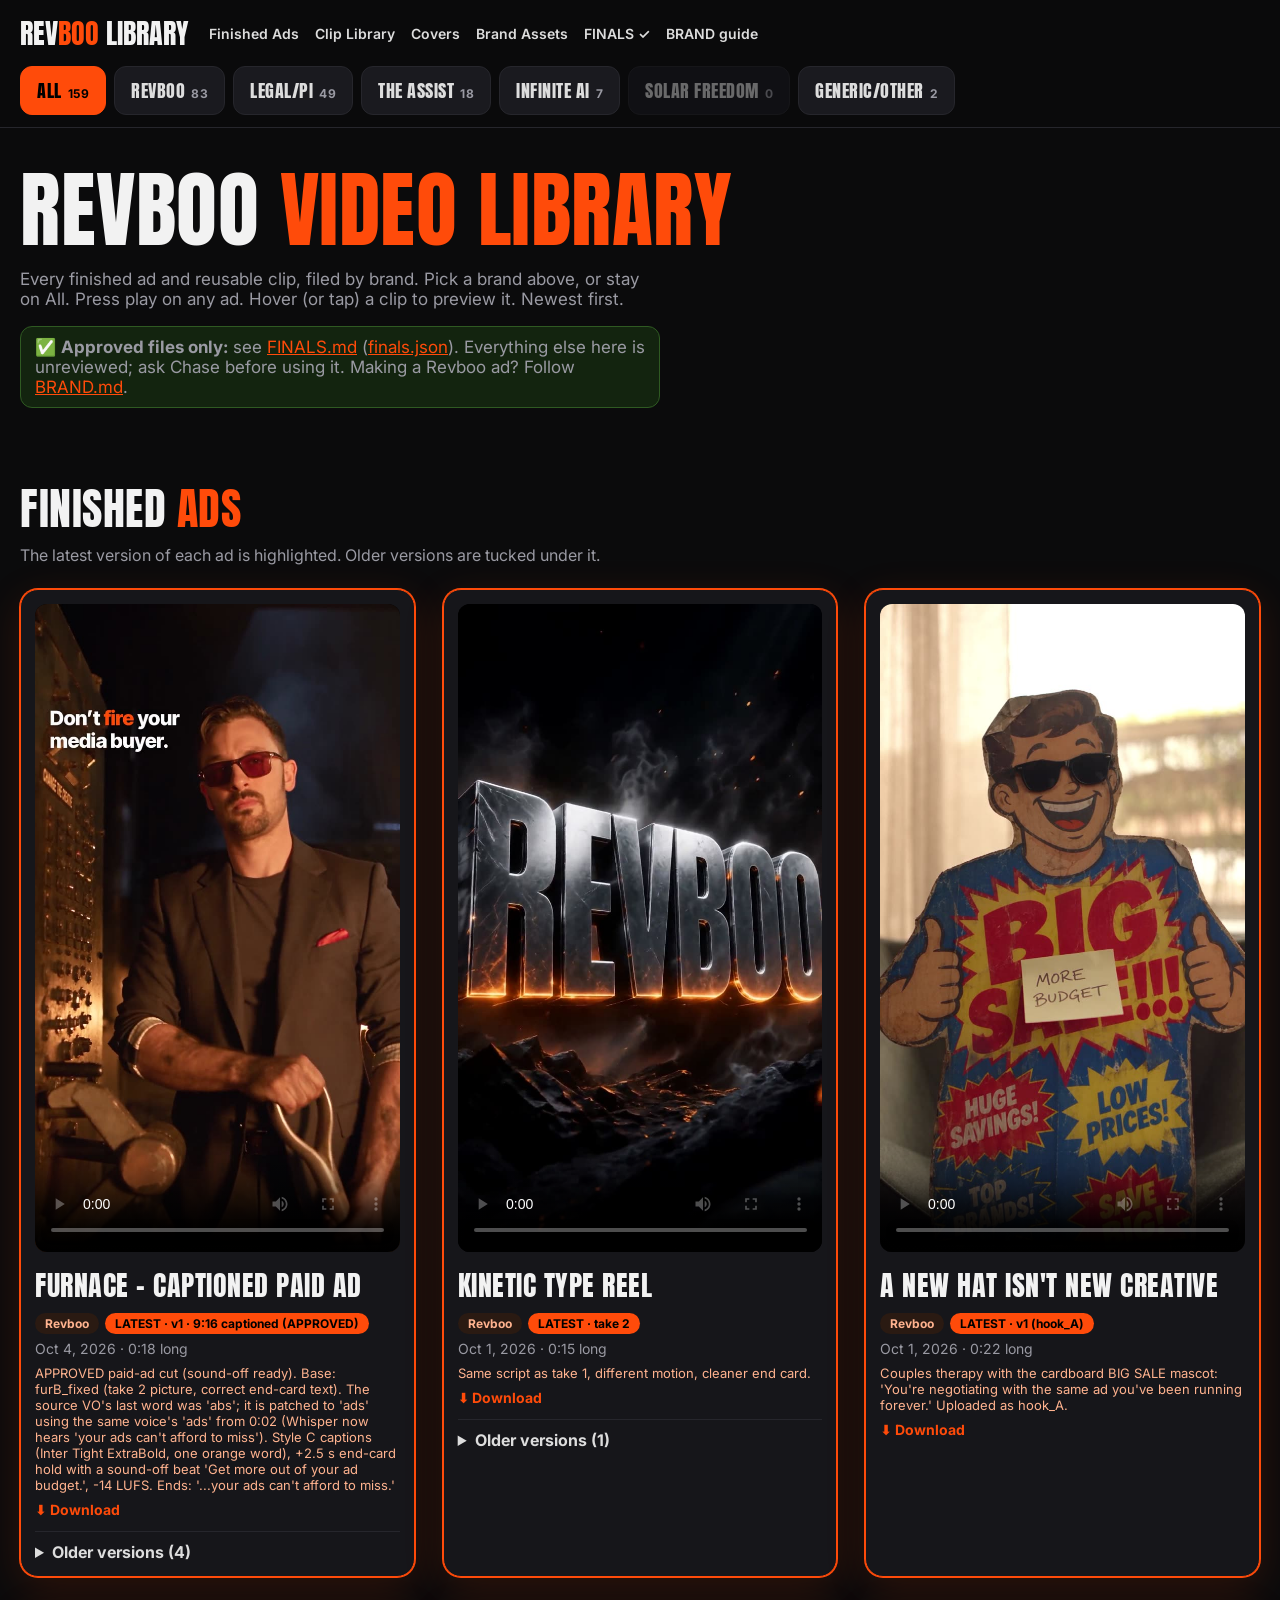
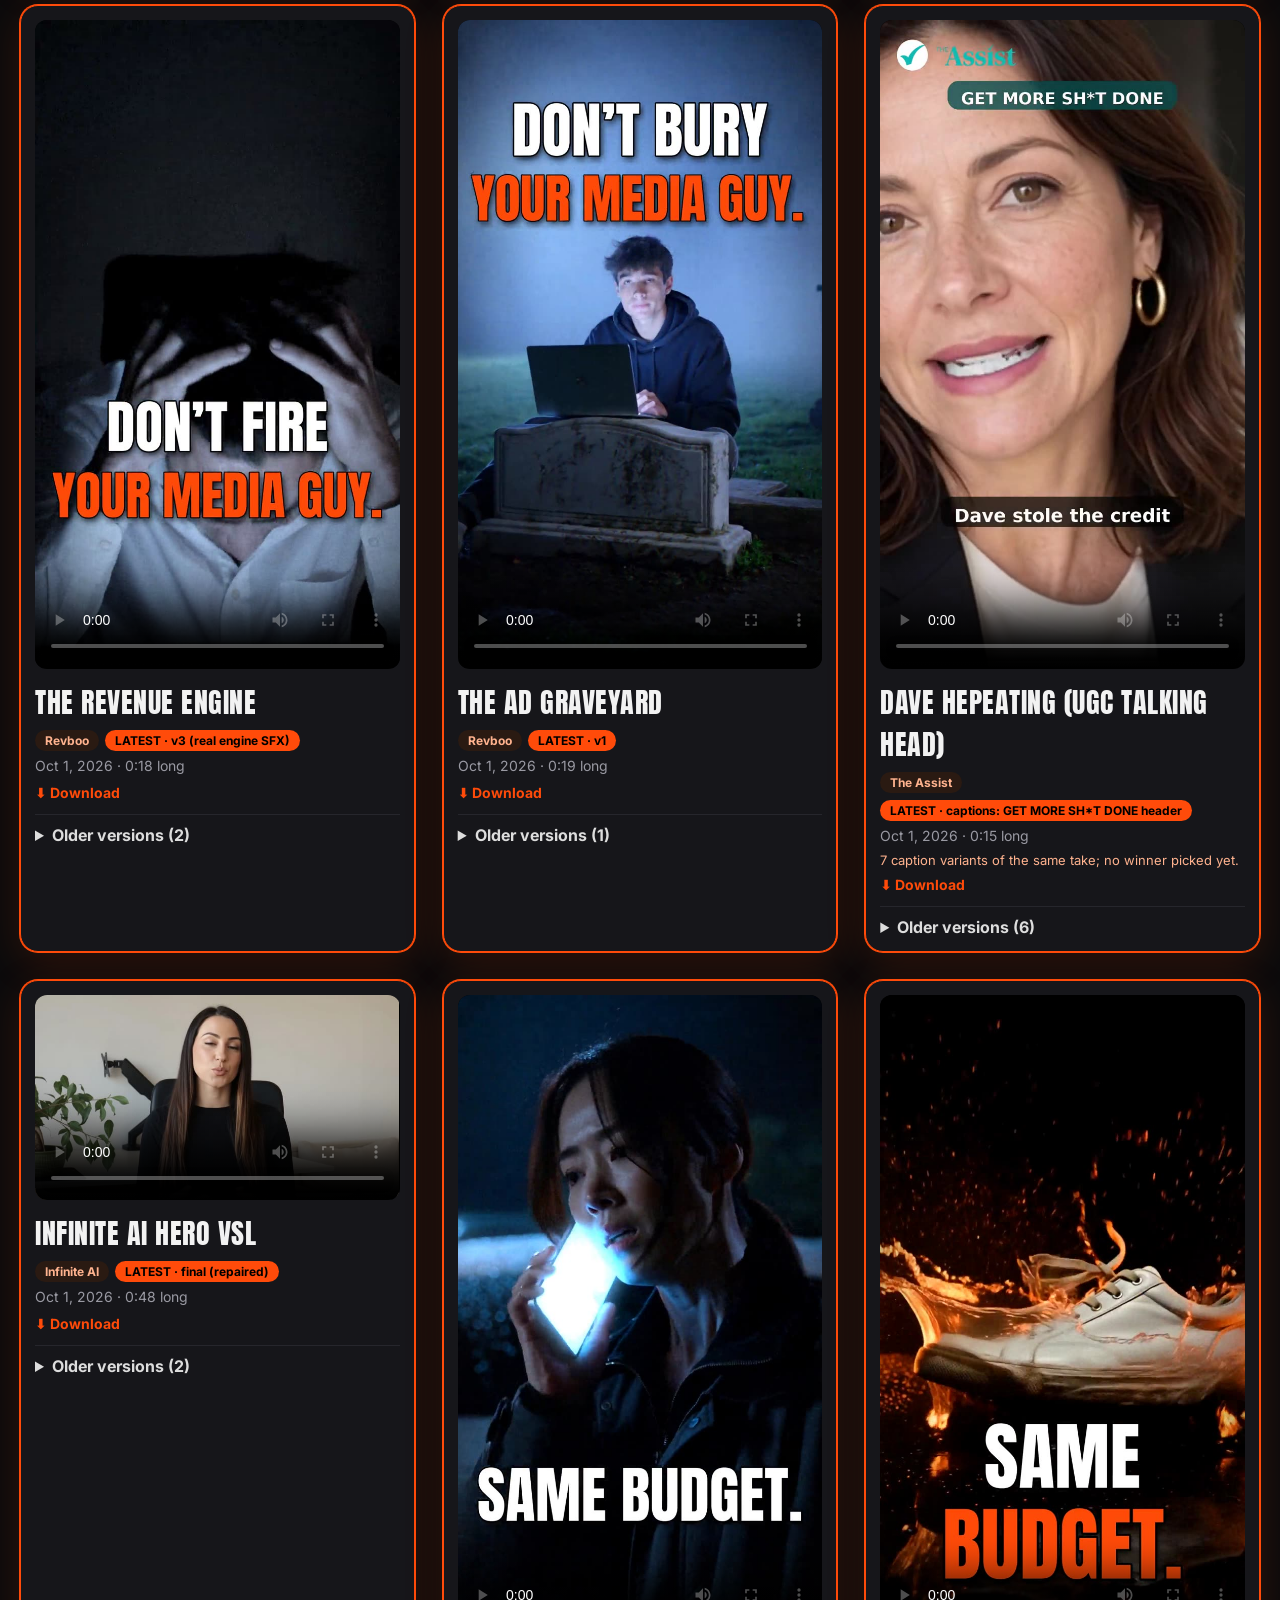
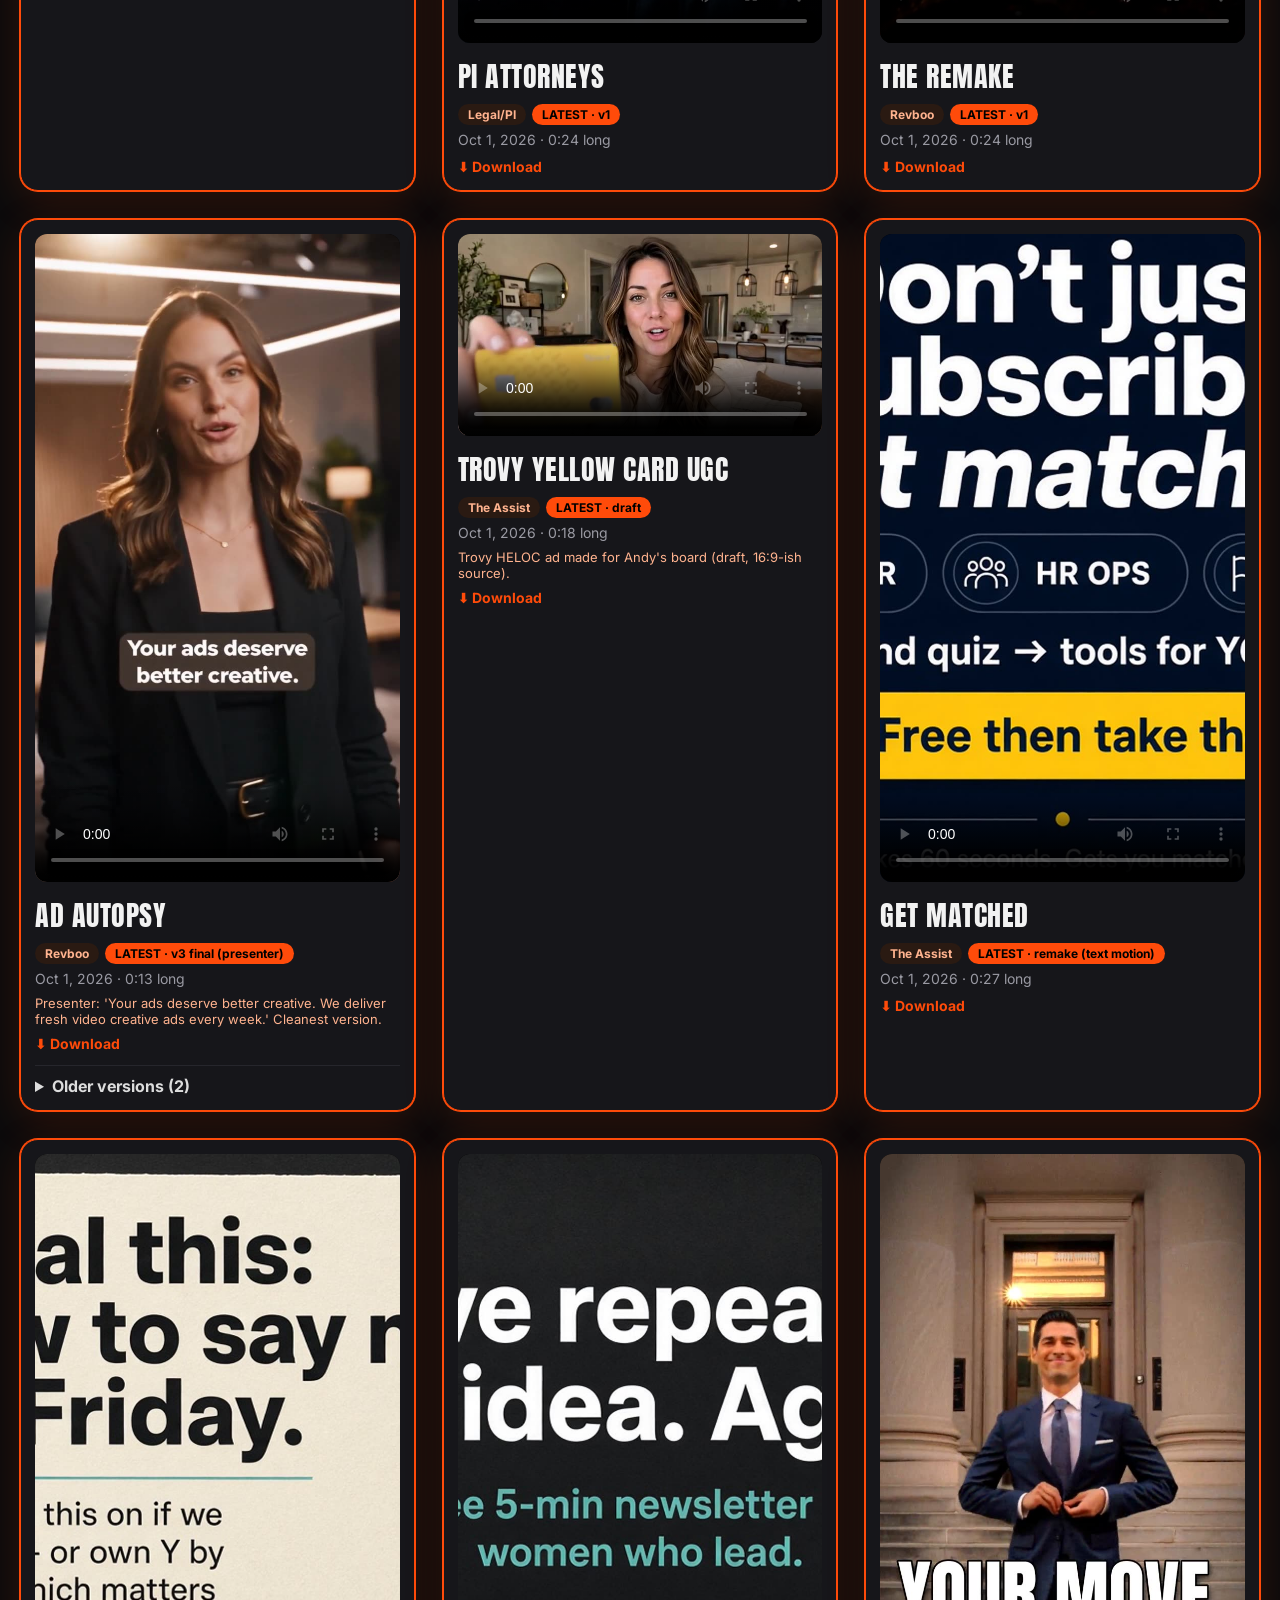
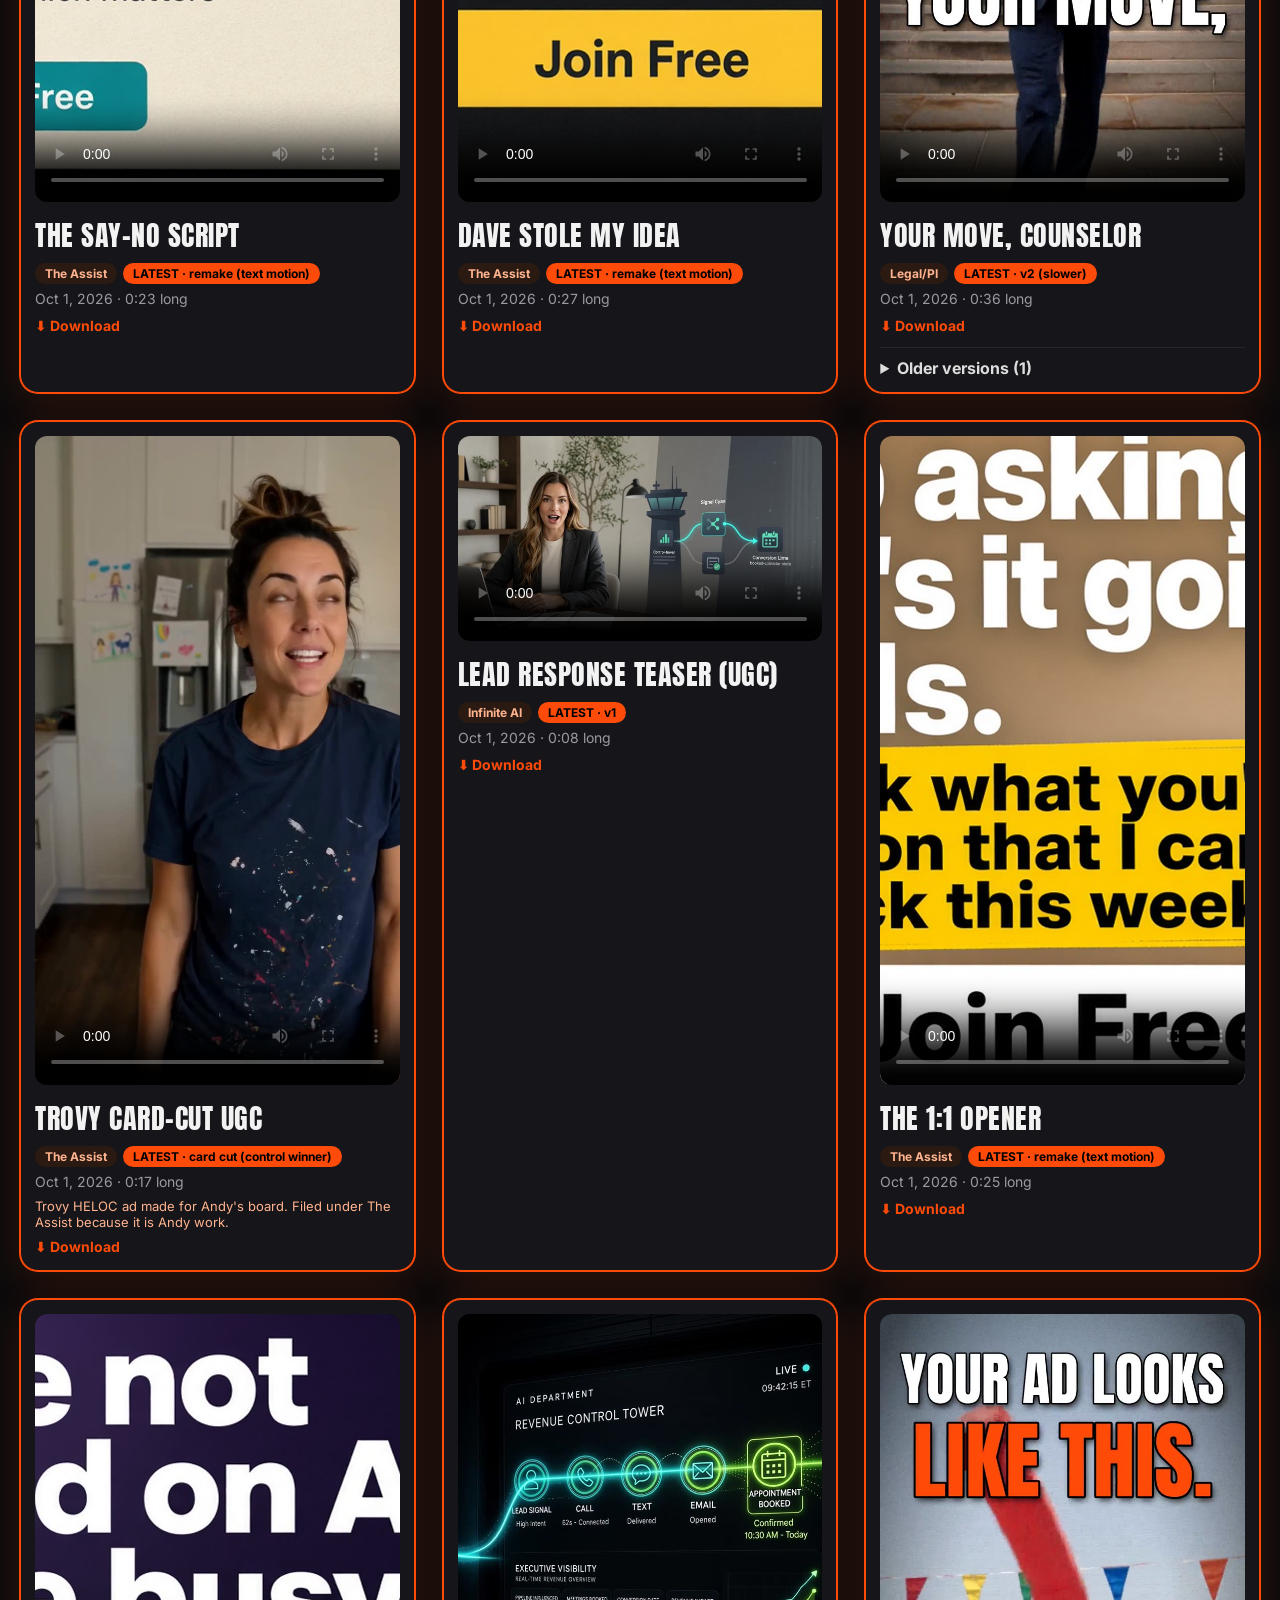
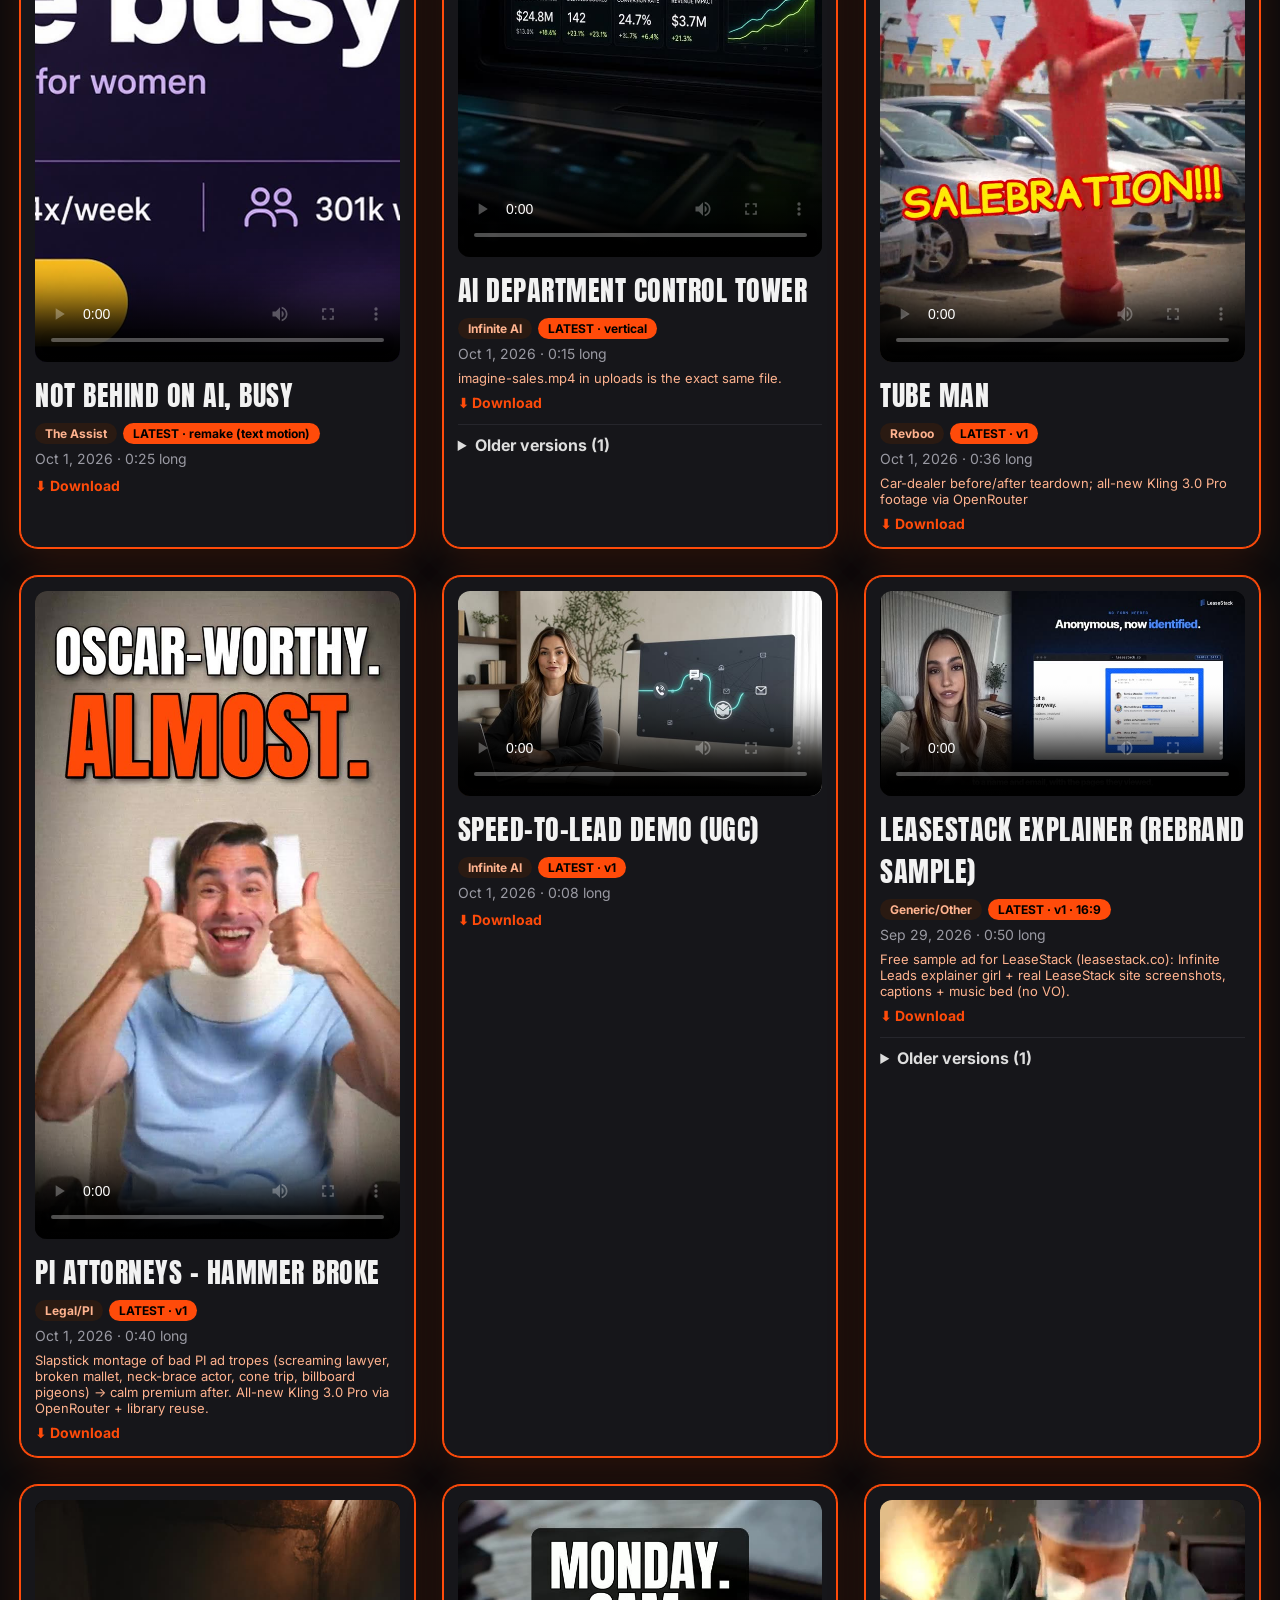
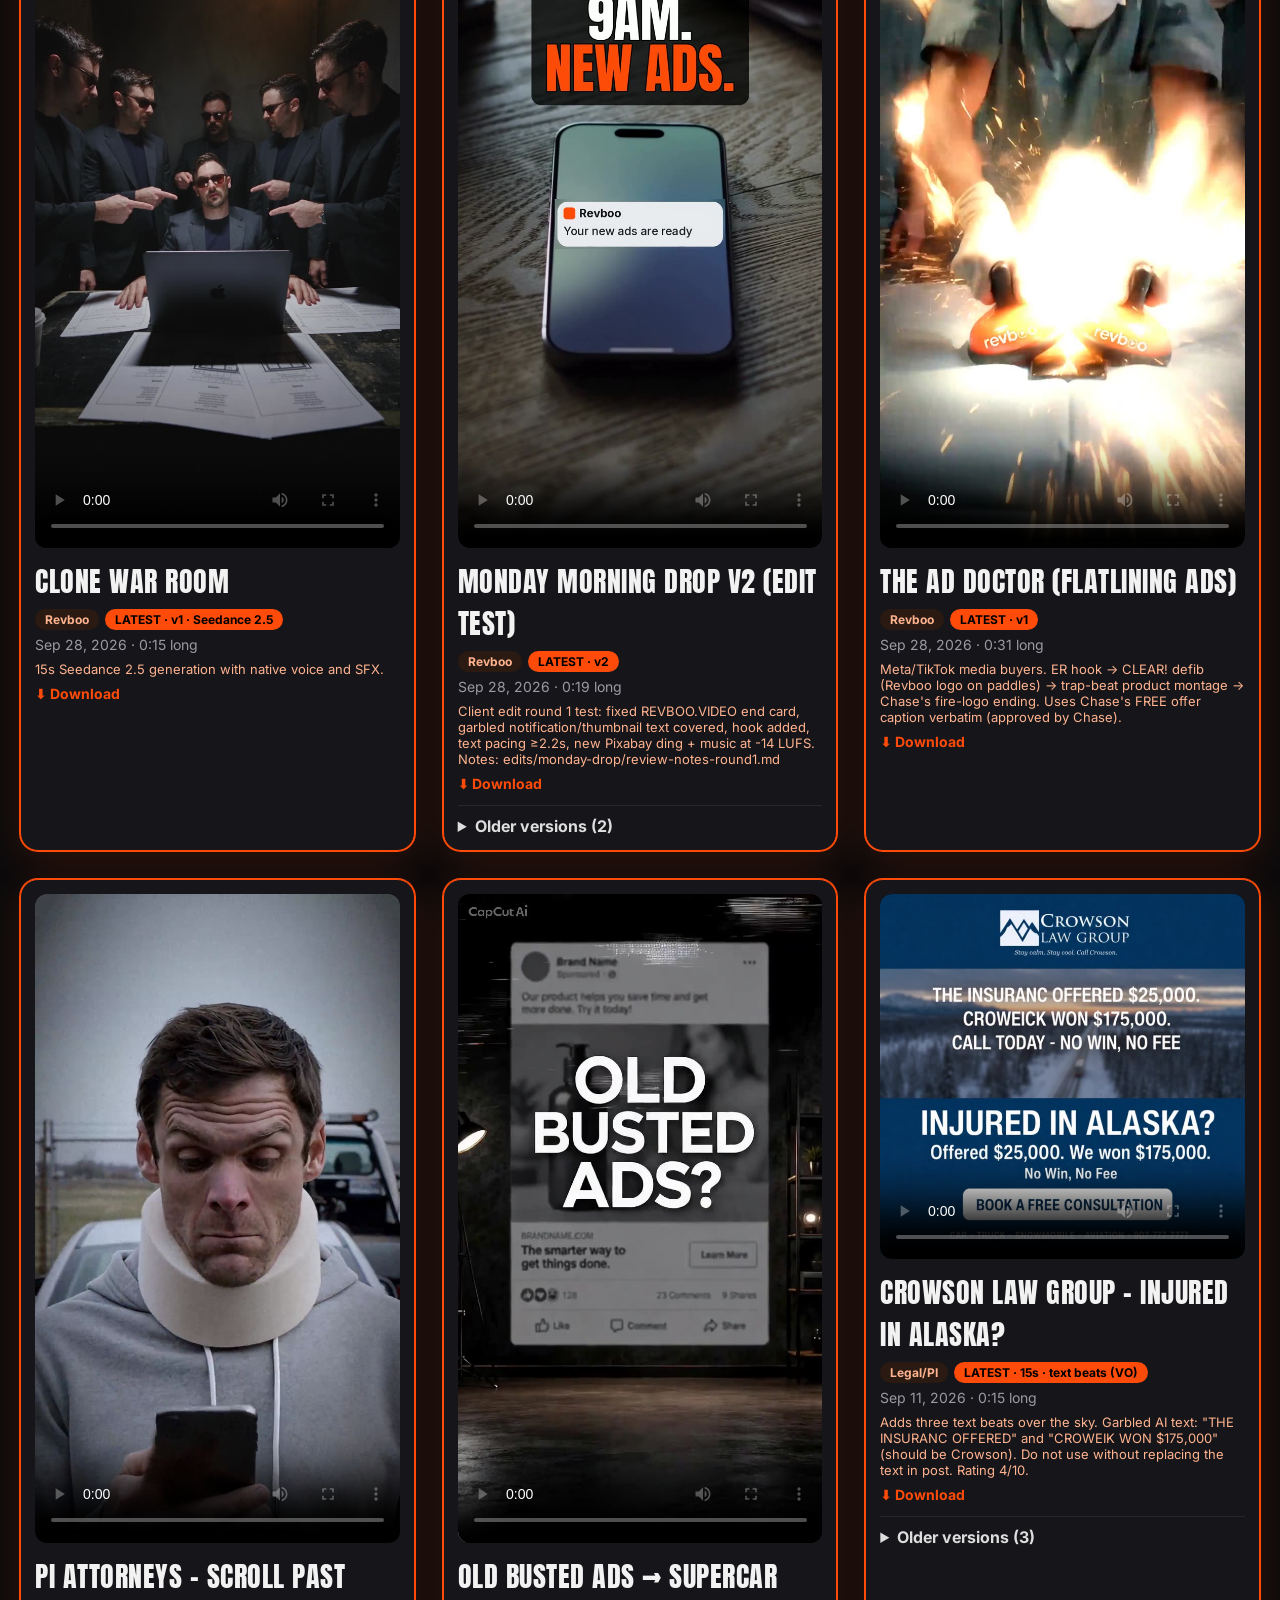
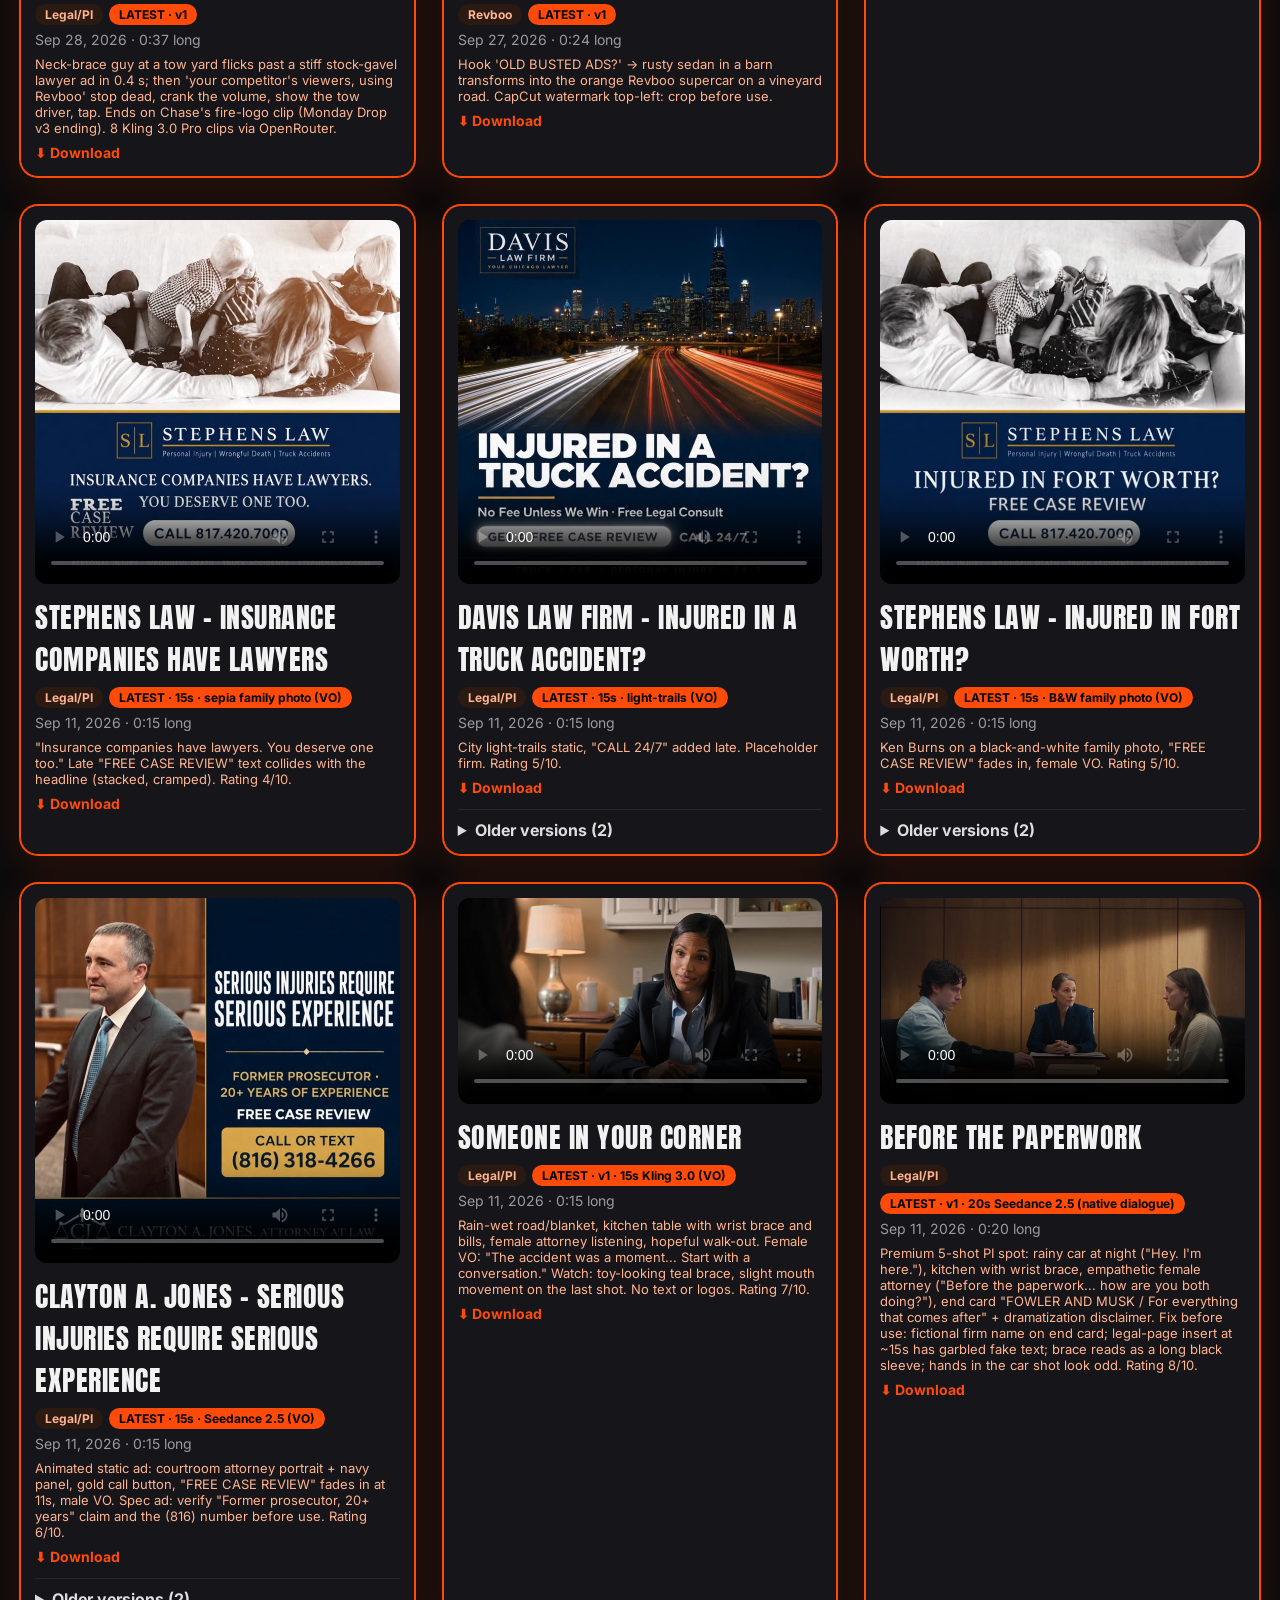
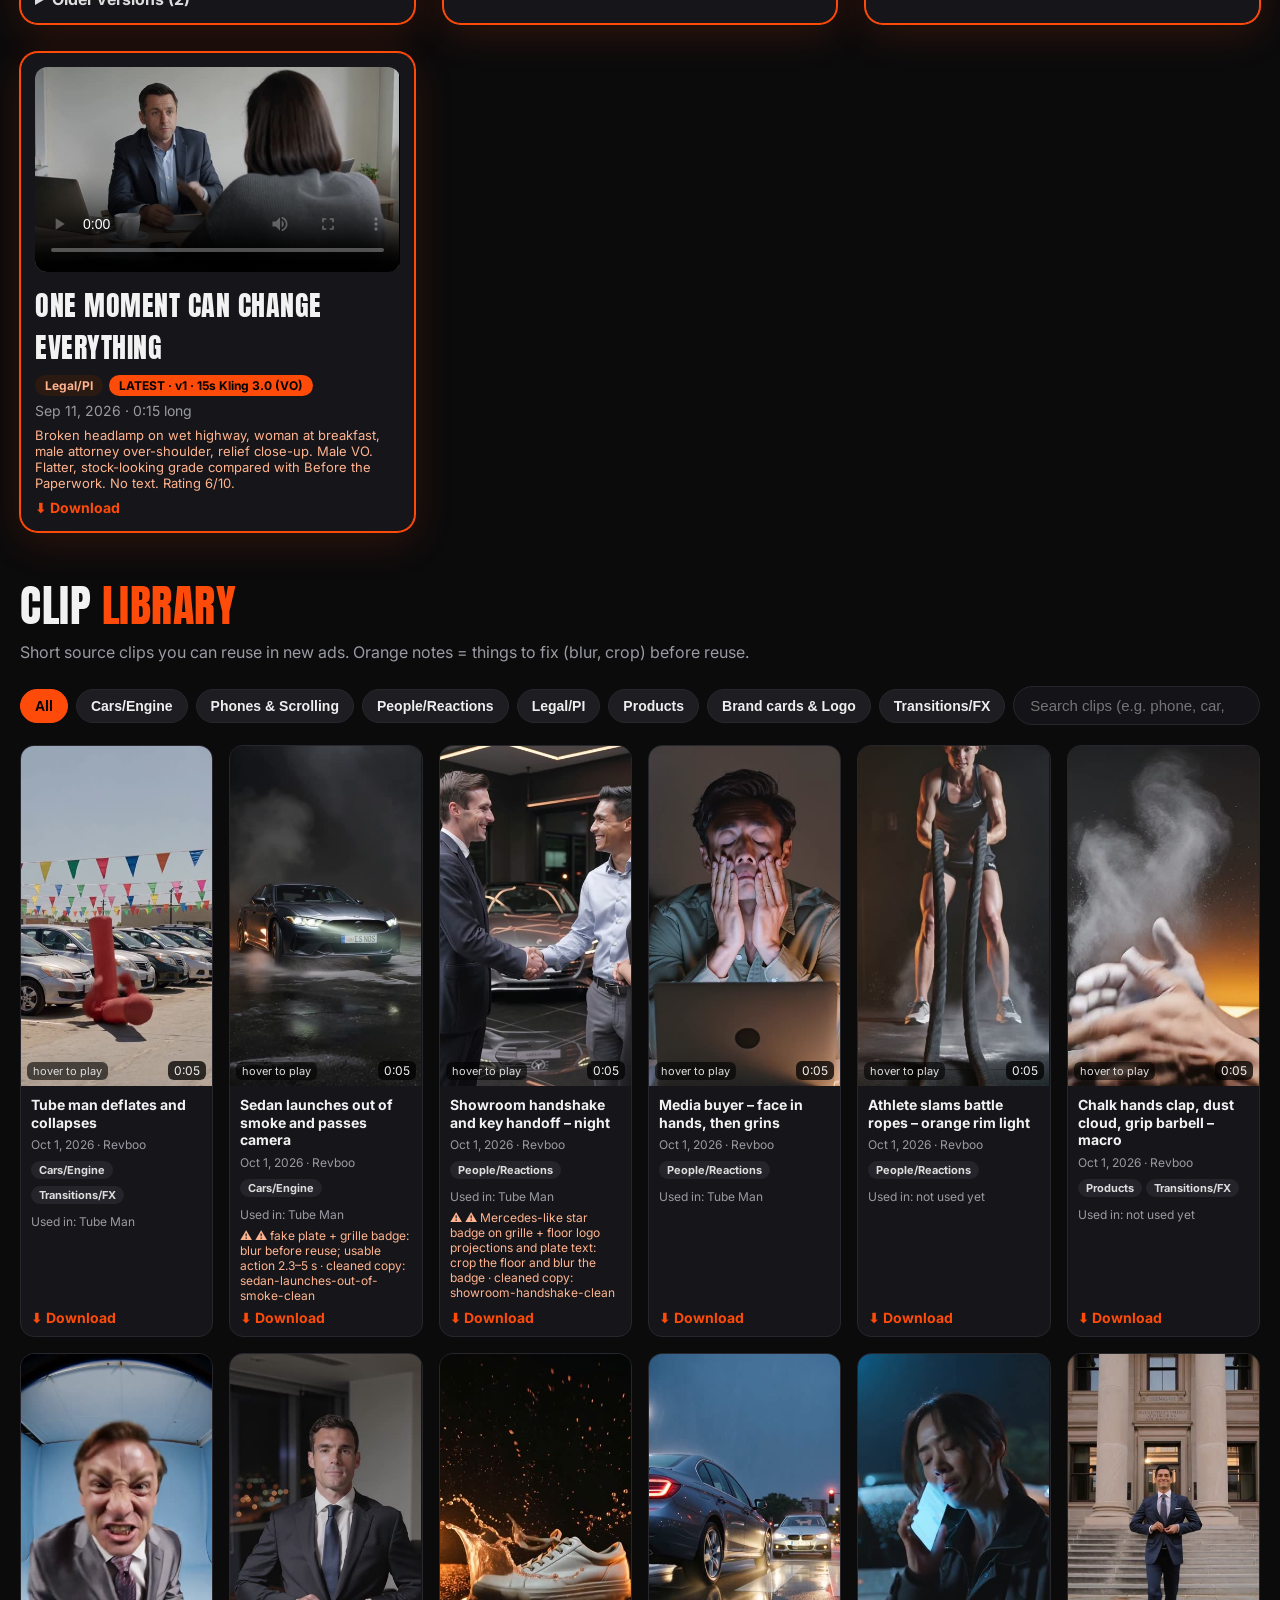
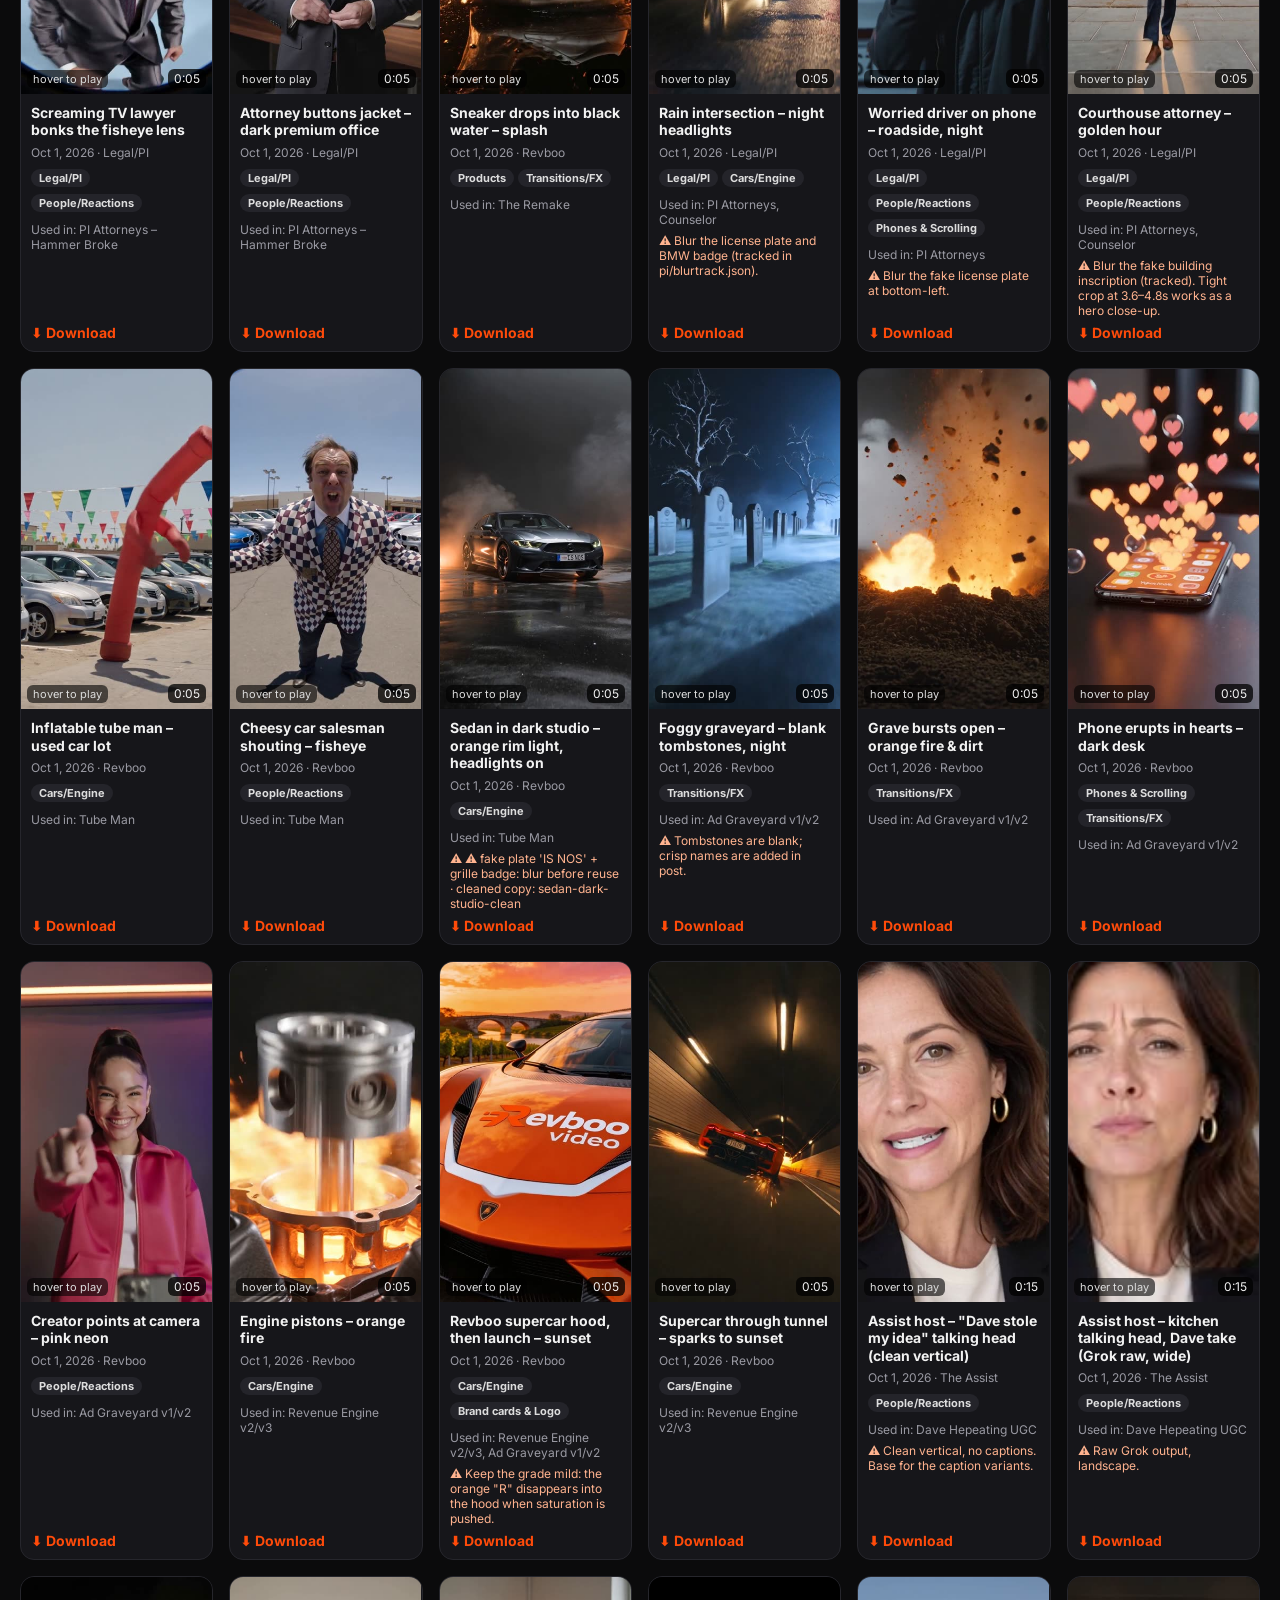
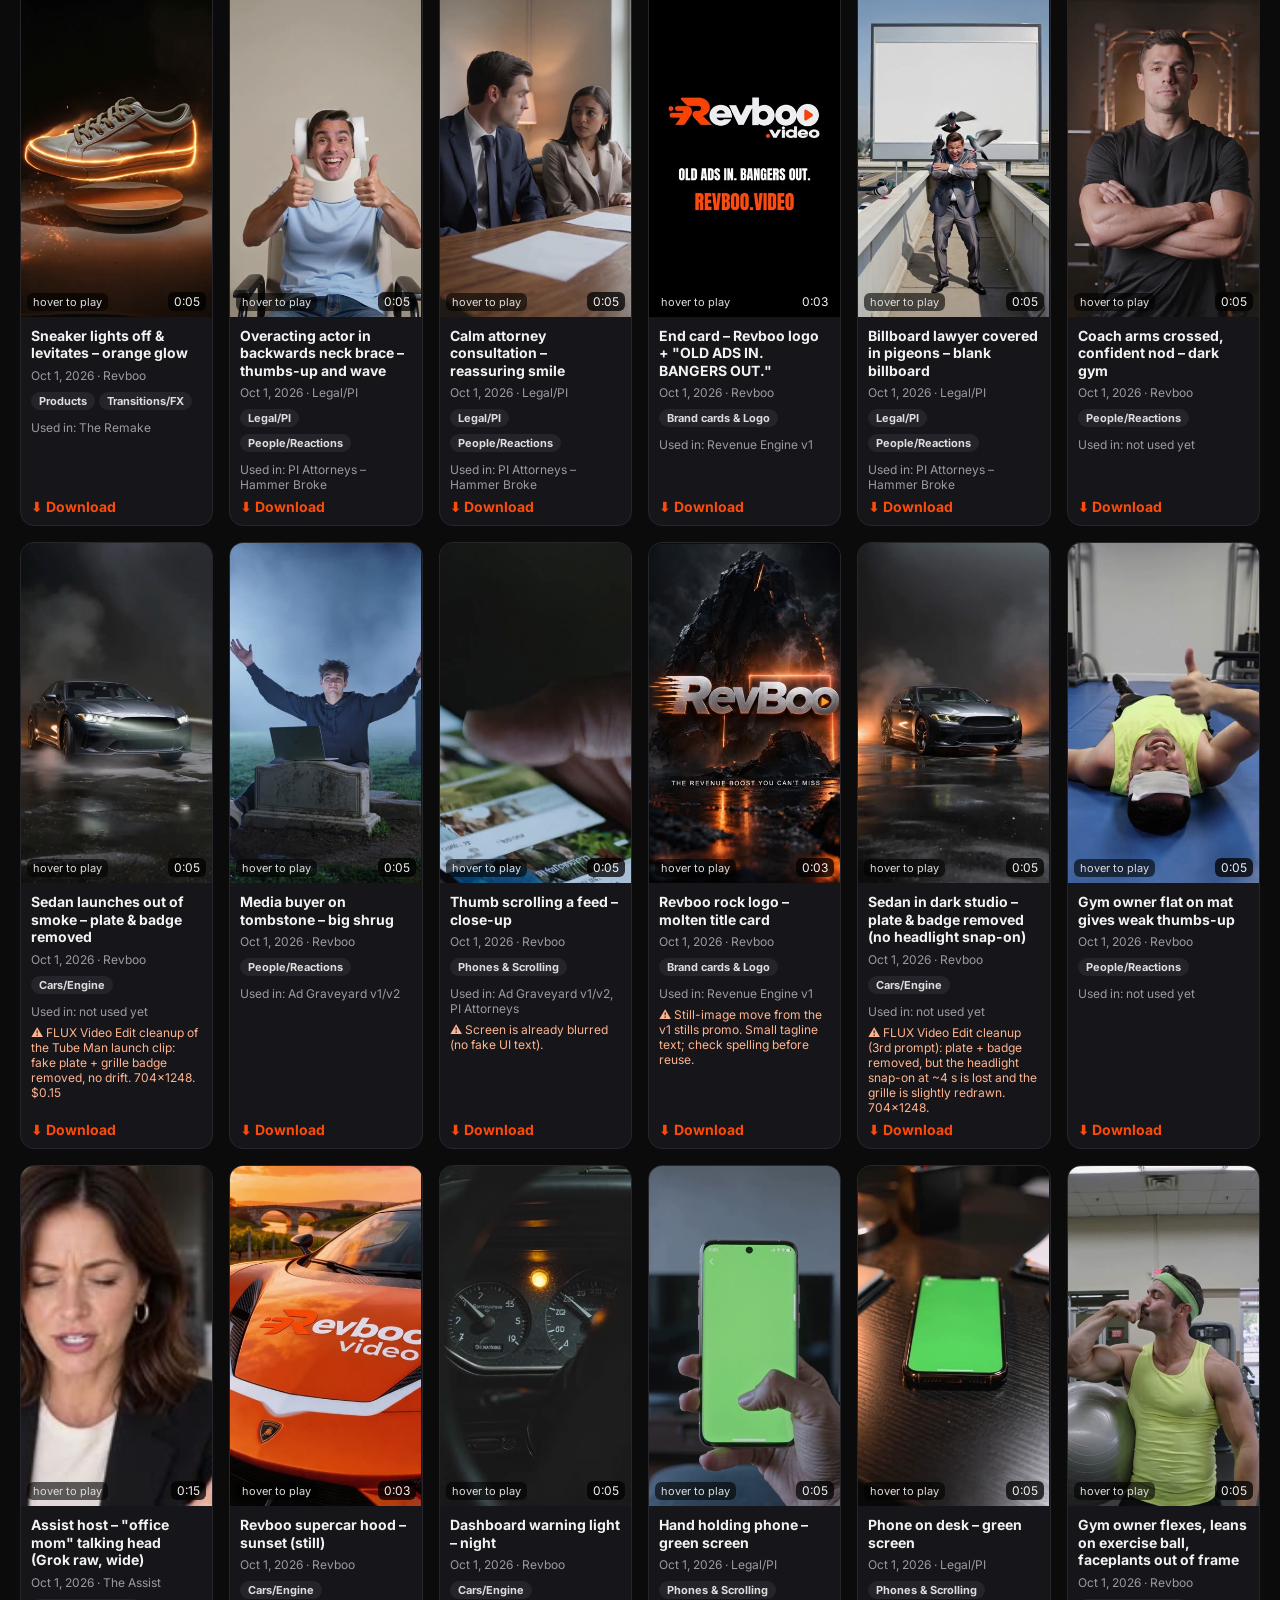
==== index.html @ f8920cde "Add BRAND.md (Revboo brand guide + house caption standard) and tools/house_captions.py; link from RE" ====
<!doctype html>
<html lang="en">
<head>
<meta charset="utf-8">
<meta name="viewport" content="width=device-width,initial-scale=1">
<title>Revboo Video Library</title>
<meta name="robots" content="noindex">
<link rel="preconnect" href="https://fonts.googleapis.com"><link rel="preconnect" href="https://fonts.gstatic.com" crossorigin>
<link href="https://fonts.googleapis.com/css2?family=Anton&family=Inter:wght@400;600;700&display=swap" rel="stylesheet">
<style>
:root{--o:#FF4B0A;--bg:#0b0b0c;--card:#16161a;--line:#26262c;--mut:#9a9aa3}
*{box-sizing:border-box}
body{margin:0;background:var(--bg);color:#f2f2f2;font-family:Inter,system-ui,sans-serif}
h1,h2,h3,.anton{font-family:Anton,Impact,sans-serif;font-weight:400;letter-spacing:.5px;text-transform:uppercase}
a{color:var(--o)}
header{position:sticky;top:0;z-index:5;background:rgba(11,11,12,.92);backdrop-filter:blur(8px);border-bottom:1px solid var(--line)}
.bar{max-width:1280px;margin:auto;display:flex;align-items:center;gap:20px;padding:12px 20px;flex-wrap:wrap}
.logo{font-family:Anton;font-size:28px}.logo b{color:var(--o);font-weight:400}
nav a{color:#ddd;text-decoration:none;margin-right:16px;font-weight:600;font-size:14px}nav a:hover{color:var(--o)}
main{max-width:1280px;margin:auto;padding:0 20px 80px}
.hero{padding:40px 0 10px}.hero h1{font-size:clamp(40px,7vw,84px);margin:0;line-height:1}.hero h1 span{color:var(--o)}
.hero p{color:var(--mut);max-width:640px;font-size:17px}
section{padding-top:40px}section>h2{font-size:44px;margin:0 0 4px}section>h2 span{color:var(--o)}
.sub{color:var(--mut);margin:0 0 24px}
.chip{display:inline-block;padding:3px 10px;border-radius:99px;font-size:12px;font-weight:700;background:#24242a;color:#ddd;margin:0 6px 6px 0}
.chip.o{background:var(--o);color:#000}.chip.red{background:#4a1616;color:#ff9b9b}
/* finals */
.ads{display:grid;grid-template-columns:repeat(auto-fill,minmax(300px,1fr));gap:28px}
.cat{font-size:26px;color:var(--o);margin:26px 0 14px;border-bottom:1px solid var(--line);padding-bottom:6px}
.ad{background:var(--card);border:1px solid var(--line);border-radius:18px;padding:14px}
.ad.latest{border-color:var(--o);box-shadow:0 0 0 1px var(--o),0 10px 40px rgba(255,75,10,.15)}
.ad video{width:100%;aspect-ratio:9/16;background:#000;border-radius:12px;display:block}
.ad h3{font-size:28px;margin:12px 0 6px}
.meta{color:var(--mut);font-size:14px;margin-bottom:8px}
.note{font-size:13px;color:#ffb38f;margin:6px 0}
.dl{font-size:14px;font-weight:700;text-decoration:none}
details{margin-top:12px;border-top:1px solid var(--line);padding-top:10px}
summary{cursor:pointer;font-weight:700;color:#ddd}
.older{display:grid;grid-template-columns:repeat(auto-fill,minmax(130px,1fr));gap:12px;margin-top:12px}
.older .o-item video{width:100%;aspect-ratio:9/16;background:#000;border-radius:10px}
.older .o-item div{font-size:12px;color:var(--mut);margin-top:4px}
/* brand tabs */
.tabs{max-width:1280px;margin:auto;display:flex;gap:8px;padding:0 20px 12px;overflow-x:auto;scrollbar-width:none}
.tabs a{flex:none;text-decoration:none;color:#ddd;background:#1a1a1f;border:1px solid var(--line);border-radius:12px;padding:10px 16px;font-family:Anton;font-size:18px;letter-spacing:.5px;text-transform:uppercase;white-space:nowrap}
.tabs a small{font-family:Inter;font-size:12px;color:var(--mut);margin-left:6px;font-weight:700}
.tabs a.on{background:var(--o);border-color:var(--o);color:#000}.tabs a.on small{color:#000}
.tabs a.zero{opacity:.45}
.bchip{background:#2a1a12;color:#ffb38f}
.brandnote{color:var(--mut);margin:-4px 0 18px;font-size:15px}
/* clips */
.tools{display:flex;flex-wrap:wrap;gap:8px;align-items:center;margin-bottom:20px}
.tools button{background:#1d1d22;color:#eee;border:1px solid var(--line);border-radius:99px;padding:8px 14px;font-weight:600;cursor:pointer;font-size:14px}
.tools button.on{background:var(--o);border-color:var(--o);color:#000}
.tools input{flex:1;min-width:200px;background:#141418;border:1px solid var(--line);color:#fff;border-radius:99px;padding:10px 16px;font-size:15px}
.grid{display:grid;grid-template-columns:repeat(auto-fill,minmax(170px,1fr));gap:16px}
.clip{background:var(--card);border:1px solid var(--line);border-radius:14px;overflow:hidden;display:flex;flex-direction:column}
.clip .vw{position:relative;aspect-ratio:9/16;background:#000;cursor:pointer}
.clip video{width:100%;height:100%;object-fit:cover;display:block}
.clip .dur{position:absolute;right:6px;bottom:6px;background:rgba(0,0,0,.75);font-size:12px;padding:2px 6px;border-radius:6px}
.clip .play{position:absolute;left:6px;bottom:6px;background:rgba(0,0,0,.6);font-size:11px;padding:2px 6px;border-radius:6px;color:#ddd}
.clip .info{padding:10px;flex:1;display:flex;flex-direction:column;gap:6px}
.clip .nm{font-weight:700;font-size:14px;line-height:1.25}
.clip .small{font-size:12px;color:var(--mut)}
.clip .warn{font-size:12px;color:#ffb38f}
.clip .chip{font-size:11px;padding:2px 8px;margin:0 4px 4px 0}
.clip .dl{margin-top:auto}
.empty{color:var(--mut);padding:20px 0}
/* brand */
.brand{display:grid;grid-template-columns:repeat(auto-fill,minmax(240px,1fr));gap:20px}
.bcard{background:var(--card);border:1px solid var(--line);border-radius:16px;padding:14px}
.bcard video{width:100%;aspect-ratio:9/16;border-radius:10px;background:#000}
.swatch{height:160px;border-radius:12px;background:var(--o)}
.fontdemo{font-family:Anton;font-size:64px;line-height:1;margin:10px 0}
.finals{background:#13240f;border:1px solid #2f5a22;border-radius:12px;padding:10px 14px;margin-top:12px;font-size:14px}.finals a{color:var(--o)}
.covers{display:grid;grid-template-columns:repeat(auto-fill,minmax(200px,1fr));gap:18px}.covers img{width:100%;border-radius:10px;display:block;background:#000}.covers .w{color:#ffb38f;font-weight:700}
.howto{background:var(--card);border:1px dashed var(--line);border-radius:14px;padding:16px 20px;color:#ccc;margin-top:40px;font-size:14px}
footer{color:var(--mut);text-align:center;font-size:13px;padding:30px}
</style>
</head>
<body>
<header><div class="bar"><div class="logo">REV<b>BOO</b> LIBRARY</div>
<nav><a href="#ads">Finished Ads</a><a href="#clips">Clip Library</a><a href="#covers">Covers</a><a href="#brand" id="navBrand">Brand Assets</a><a href="https://github.com/Cryptouprise/revboo-library/blob/main/FINALS.md">FINALS ✓</a><a href="https://github.com/Cryptouprise/revboo-library/blob/main/BRAND.md">BRAND guide</a></nav></div><div class="tabs" id="tabs"></div></header>
<main>
<div class="hero"><h1>Revboo <span>Video Library</span></h1>
<p>Every finished ad and reusable clip, filed by brand. Pick a brand above, or stay on All. Press play on any ad. Hover (or tap) a clip to preview it. Newest first.</p>
<p class="finals">✅ <b>Approved files only:</b> see <a href="https://github.com/Cryptouprise/revboo-library/blob/main/FINALS.md">FINALS.md</a> (<a href="finals.json">finals.json</a>). Everything else here is unreviewed; ask Chase before using it. Making a Revboo ad? Follow <a href="https://github.com/Cryptouprise/revboo-library/blob/main/BRAND.md">BRAND.md</a>.</p></div>

<section id="ads"><h2 id="adsTitle">Finished <span>Ads</span></h2><p class="sub">The latest version of each ad is highlighted. Older versions are tucked under it.</p>
<div id="adsGrid"></div></section>

<section id="clips"><h2 id="clipsTitle">Clip <span>Library</span></h2><p class="sub">Short source clips you can reuse in new ads. Orange notes = things to fix (blur, crop) before reuse.</p>
<div class="tools" id="filters"></div>
<div class="grid" id="clipGrid"></div><div class="empty" id="empty" hidden>No clips match.</div></section>

<section id="covers"><h2>Covers &amp; <span>Thumbnails</span></h2><p class="sub">Approved cover images (listed in FINALS.md). Click to open full size.</p>
<div class="covers" id="coverGrid"></div></section>

<section id="brand"><h2>Revboo Brand <span>Assets</span></h2><p class="sub">Chase's own cards, the font and the color.</p>
<div class="brand" id="brandGrid"></div></section>

<div class="howto"><b>Adding a video:</b> run <code>python3 build.py add FILE.mp4 --title "…"</code>. It uploads the mp4 to the repo's GitHub Release (<code>media-v1</code>, …) and adds an entry to <code>manifest.json</code>. Posters stay in <code>media/posters/</code>. See README "Filing rules".</div>
</main>
<footer>revboo.video · built from manifest.json</footer>
<script>
const esc=s=>String(s??'').replace(/[&<>"]/g,c=>({'&':'&amp;','<':'&lt;','>':'&gt;','"':'&quot;'}[c]));
const fmt=s=>{s=Math.round(s);return Math.floor(s/60)+':'+String(s%60).padStart(2,'0')};
const byNew=(a,b)=>(b.datetime||b.date||'').localeCompare(a.datetime||a.date||'');
const BRAND_NOTES={'Revboo':'Promos for Revboo itself.','Legal/PI':'Ads aimed at attorneys and PI firms (including Revboo ads that target attorneys).',
 'The Assist':'Andy / LeadRoller / The Assist newsletter ads (plus the Trovy UGC made for Andy).','Infinite AI':'myinfinite.ai AI sales employee videos.',
 'Solar Freedom':'breakyoursolarcontract.com ads.','Generic/Other':'Anything that doesn\u2019t belong to a brand above.'};
const touch=matchMedia('(hover:none)').matches;
fetch('manifest.json',{cache:'no-cache'}).then(r=>r.json()).then(m=>{
  document.documentElement.style.setProperty('--o',m.brand?.color||'#FF4B0A');
  const brands=m.brands||['Revboo','Legal/PI','The Assist','Infinite AI','Solar Freedom','Generic/Other'];
  const finals=(m.finals||[]).map(f=>({...f,brand:f.brand||'Generic/Other'}));
  const clipsAll=(m.clips||[]).map(c=>({...c,brand:c.brand||'Generic/Other'})).sort(byNew);
  const count=b=>finals.filter(f=>b==='All'||f.brand===b).length+clipsAll.filter(c=>b==='All'||c.brand===b).length;
  const tabsEl=document.getElementById('tabs');
  const cur=()=>{const h=decodeURIComponent((location.hash.match(/brand=([^&]+)/)||[])[1]||'All');return h==='All'||brands.includes(h)?h:'All'};
  function drawTabs(b){tabsEl.innerHTML=['All',...brands].map(x=>`<a href="#brand=${encodeURIComponent(x)}" class="${x===b?'on':''} ${count(x)?'':'zero'}">${esc(x)}<small>${count(x)}</small></a>`).join('')}
  const adCard=(g,showBrand)=>{const f=g[0],old=g.slice(1);return `
   <div class="ad latest"><video style="${f.width?`aspect-ratio:${f.width}/${f.height}`:''}" controls playsinline preload="metadata" poster="${esc(f.poster)}" src="${esc(f.video)}"></video>
    <h3>${esc(f.title)}</h3>
    <div>${showBrand?`<span class="chip bchip">${esc(f.brand)}</span>`:''}<span class="chip o">LATEST · ${esc(f.version)}</span>${f.status==='rejected'?'<span class="chip red">REJECTED</span>':''}</div>
    <div class="meta">${esc(f.date)} · ${fmt(f.duration)} long</div>
    ${f.note?`<div class="note">${esc(f.note)}</div>`:''}
    <a class="dl" href="${esc(f.video)}" download>⬇ Download</a>
    ${old.length?`<details><summary>Older versions (${old.length})</summary><div class="older">${old.map(o=>`
      <div class="o-item"><video style="${o.width?`aspect-ratio:${o.width}/${o.height}`:''}" controls playsinline preload="none" poster="${esc(o.poster)}" src="${esc(o.video)}"></video>
      <div><span class="chip${o.status==='rejected'?' red':''}">${esc(o.version)}</span>${o.status==='rejected'?'<span class="chip red">REJECTED</span>':''}<br>${esc(o.date)} · ${fmt(o.duration)}<br>${o.note?esc(o.note)+'<br>':''}<a class="dl" href="${esc(o.video)}" download>⬇ Download</a></div></div>`).join('')}</div></details>`:''}
   </div>`};
  const groupsOf=list=>{const g={};list.forEach(f=>(g[f.brand+'|'+(f.group||f.title)]??=[]).push(f));return Object.values(g).map(x=>x.sort(byNew)).sort((a,b)=>byNew(a[0],b[0]))};
  function drawAds(b){
    const el=document.getElementById('adsGrid');
    const list=finals.filter(f=>b==='All'||f.brand===b);
    document.getElementById('adsTitle').innerHTML=(b==='All'?'':esc(b)+' · ')+'Finished <span>Ads</span>';
    if(!list.length){el.innerHTML='<p class="empty">Nothing filed here yet.</p>';return}
    if(b==='All'){el.innerHTML=`<div class="ads">${groupsOf(list).map(g=>adCard(g,true)).join('')}</div>`;return}
    const cats=[...new Set(list.slice().sort(byNew).map(f=>f.category||'Ads'))];
    el.innerHTML=`<p class="brandnote">${esc(BRAND_NOTES[b]||'')}</p>`+cats.map(c=>`<h3 class="cat">${esc(c)}</h3><div class="ads">${groupsOf(list.filter(f=>(f.category||'Ads')===c)).map(g=>adCard(g,false)).join('')}</div>`).join('');
  }
  // ---- clips
  let cat='All',q='',brandNow='All';
  const order=['All','Cars/Engine','Phones & Scrolling','People/Reactions','Legal/PI','Products','Brand cards & Logo','Transitions/FX'];
  const fl=document.getElementById('filters');
  function card(c){return `<div class="clip"><div class="vw"><video muted loop playsinline preload="none" poster="${esc(c.poster)}" src="${esc(c.video)}"></video>
     <span class="play">${touch?'tap to play':'hover to play'}</span><span class="dur">${fmt(c.duration)}</span></div>
     <div class="info"><div class="nm">${esc(c.name)}</div><div class="small">${esc(c.date)}${brandNow==='All'?' · '+esc(c.brand):''}</div>
     <div>${(c.categories||[]).map(x=>`<span class="chip">${esc(x)}</span>`).join('')}</div>
     <div class="small">Used in: ${(c.used_in||[]).length?c.used_in.map(esc).join(', '):'not used yet'}</div>
     ${c.note?`<div class="warn">⚠ ${esc(c.note)}</div>`:''}
     <a class="dl" href="${esc(c.video)}" download>⬇ Download</a></div></div>`}
  function wire(root){root.querySelectorAll('.vw').forEach(w=>{const v=w.querySelector('video');
    w.addEventListener('mouseenter',()=>{if(!touch)v.play().catch(()=>{})});
    w.addEventListener('mouseleave',()=>{if(!touch){v.pause();v.currentTime=0}});
    w.addEventListener('click',()=>{v.paused?v.play().catch(()=>{}):v.pause()});})}
  const brandClips=()=>clipsAll.filter(c=>brandNow==='All'||c.brand===brandNow);
  function drawFilters(){
    const cats=['All',...new Set(brandClips().flatMap(c=>c.categories||[]))].sort((a,b)=>(order.indexOf(a)+1||99)-(order.indexOf(b)+1||99));
    if(!cats.includes(cat))cat='All';
    fl.innerHTML=cats.map(c=>`<button data-c="${esc(c)}" class="${c===cat?'on':''}">${esc(c)}</button>`).join('')+`<input id="q" type="search" placeholder="Search clips (e.g. phone, car, attorney)" value="${esc(q)}">`;
    fl.querySelectorAll('button').forEach(b=>b.onclick=()=>{cat=b.dataset.c;fl.querySelectorAll('button').forEach(x=>x.classList.toggle('on',x===b));drawClips()});
    document.getElementById('q').oninput=e=>{q=e.target.value.toLowerCase();drawClips()};
  }
  function drawClips(){const g=document.getElementById('clipGrid');
    document.getElementById('clipsTitle').innerHTML=(brandNow==='All'?'':esc(brandNow)+' · ')+'Clip <span>Library</span>';
    const list=brandClips().filter(c=>(cat==='All'||(c.categories||[]).includes(cat))&&(!q||[c.name,c.note,c.brand,...(c.categories||[]),...(c.used_in||[])].join(' ').toLowerCase().includes(q)));
    g.innerHTML=list.map(card).join('');const e=document.getElementById('empty');e.hidden=list.length>0;e.textContent=brandClips().length?'No clips match.':'No clips filed under this brand yet.';wire(g)}
  // ---- brand assets (Revboo)
  const bg=document.getElementById('brandGrid');
  const ba=(m.brand_assets||[]).map(id=>clipsAll.find(c=>c.id===id)).filter(Boolean);
  bg.innerHTML=ba.map(c=>`<div class="bcard"><video controls playsinline preload="metadata" poster="${esc(c.poster)}" src="${esc(c.video)}"></video>
     <h3>${esc(c.name)}</h3><div class="small" style="color:var(--mut);font-size:13px">${esc(c.date)} · ${fmt(c.duration)}</div>${c.note?`<div class="note">⚠ ${esc(c.note)}</div>`:''}<a class="dl" href="${esc(c.video)}" download>⬇ Download</a></div>`).join('')+
   `<div class="bcard"><div class="swatch"></div><h3>Revboo Orange</h3><div class="anton" style="font-size:32px;color:var(--o)">${esc(m.brand?.color||'#FF4B0A')}</div><p class="meta">Use for the punchline word and highlights. Everything else: white on black.</p></div>
    <div class="bcard"><div class="fontdemo">SEND US YOUR <span style="color:var(--o)">WORST AD.</span></div><h3>Font: Anton</h3><p class="meta">Free on Google Fonts. All caps, white line + orange punchline, black outline.</p><a class="dl" href="https://fonts.google.com/specimen/Anton" target="_blank" rel="noopener">Get Anton ↗</a></div>
    <div class="bcard"><div class="fontdemo" style="font-size:44px">REVBOO<span style="color:var(--o)">.VIDEO</span></div><h3>Brand name</h3><p class="meta">Always exactly "Revboo" and "revboo.video".</p></div>`;
  fetch('covers.json',{cache:'no-cache'}).then(r=>r.json()).then(c=>{document.getElementById('coverGrid').innerHTML=(c.covers||[]).filter(x=>x.status==='approved').map(x=>`<div class="bcard"><a href="${esc(x.file)}" target="_blank" rel="noopener"><img loading="lazy" src="${esc(x.file)}" alt="${esc(x.line)}"></a>
     <h3>${esc(x.line)}</h3><div class="meta">${esc(x.aspect)} · ${esc(x.size)} · ${esc(x.made_by)} · for ${esc(x.for)}</div><div class="${x.warning?'w':'note'}">${x.warning?'⚠ ':''}${esc(x.note)}</div><a class="dl" href="${esc(x.file)}" download>⬇ Download</a></div>`).join('')}).catch(()=>{});
  function route(){const b=cur();brandNow=b;drawTabs(b);drawAds(b);drawFilters();drawClips();
    const show=b==='All'||b==='Revboo';document.getElementById('brand').hidden=!show;document.getElementById('covers').hidden=!show;document.getElementById('navBrand').hidden=!show;
    document.title=(b==='All'?'':b+' · ')+'Revboo Video Library'}
  addEventListener('hashchange',()=>{if(/brand=/.test(location.hash)||location.hash==='')route()});
  route();
}).catch(e=>{document.querySelector('main').insertAdjacentHTML('afterbegin','<p style="color:#f88">Could not load manifest.json: '+e+'</p>')});
</script>
</body></html>
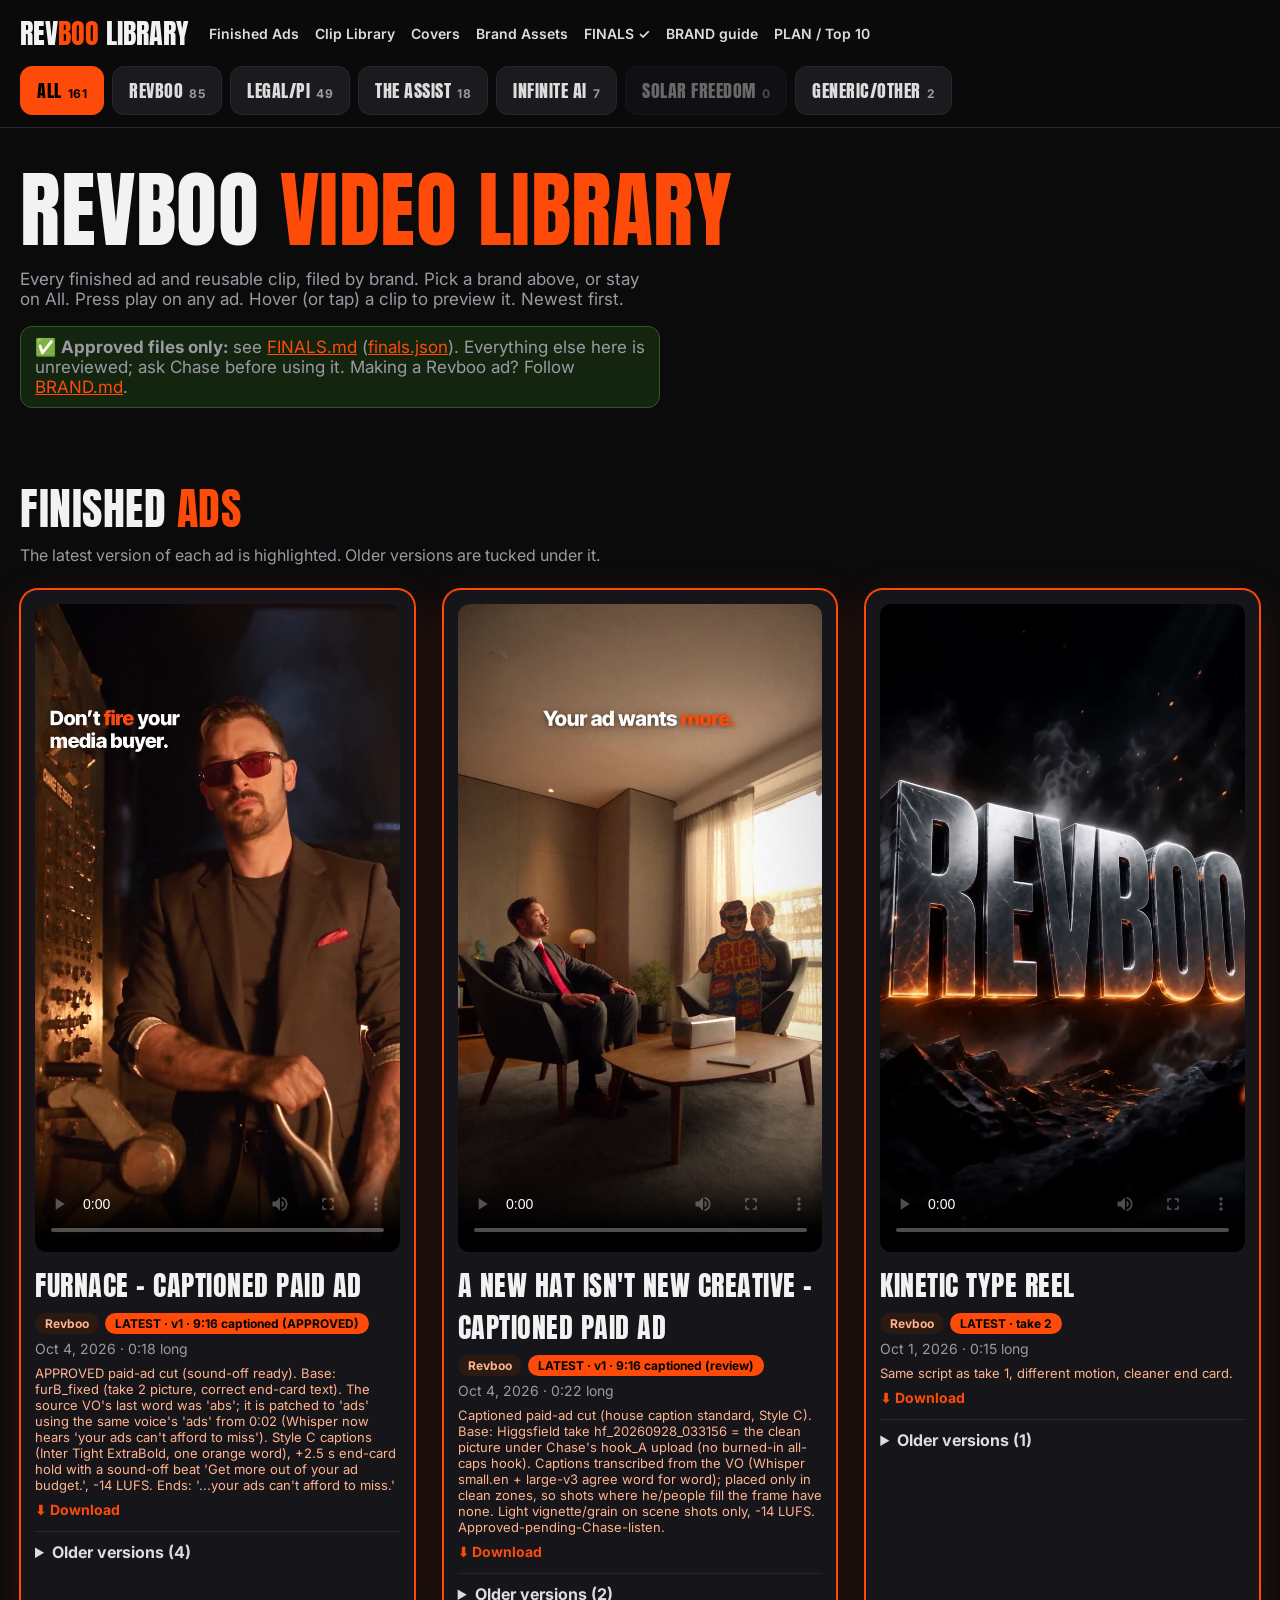
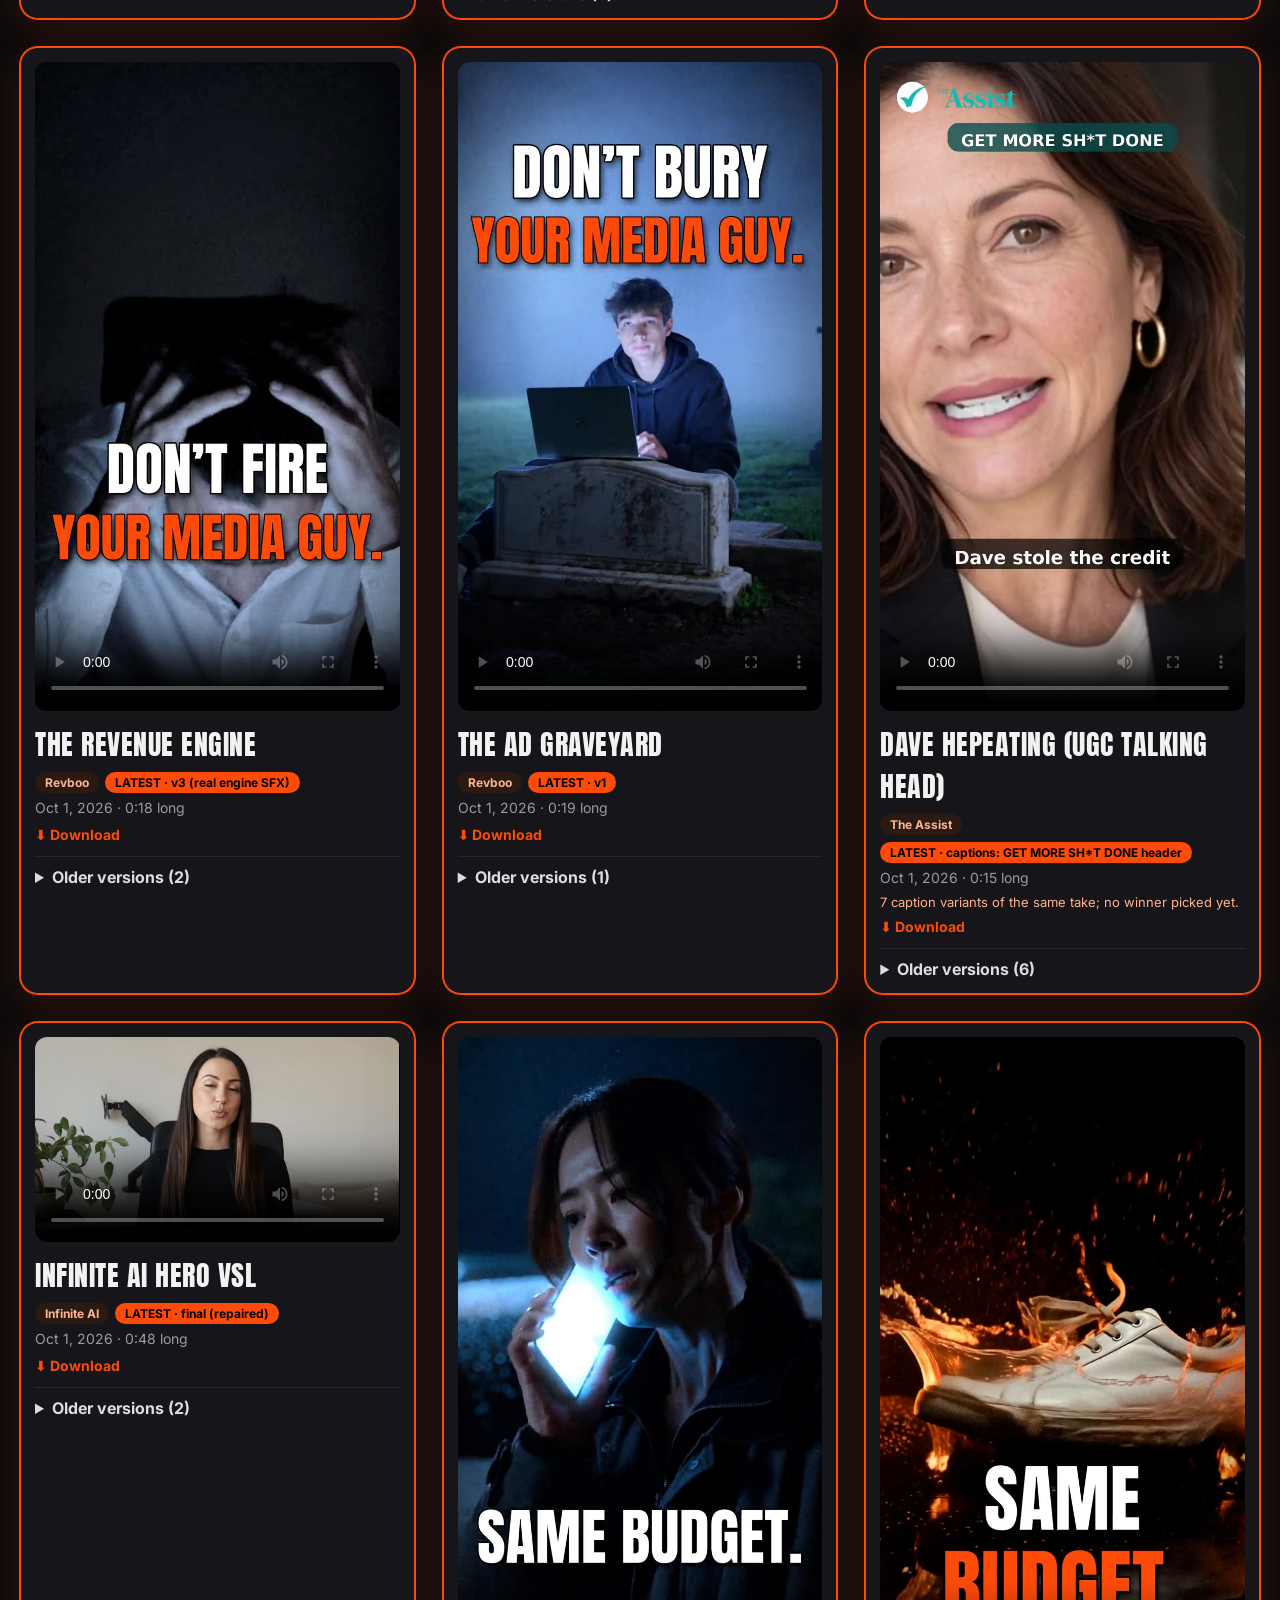
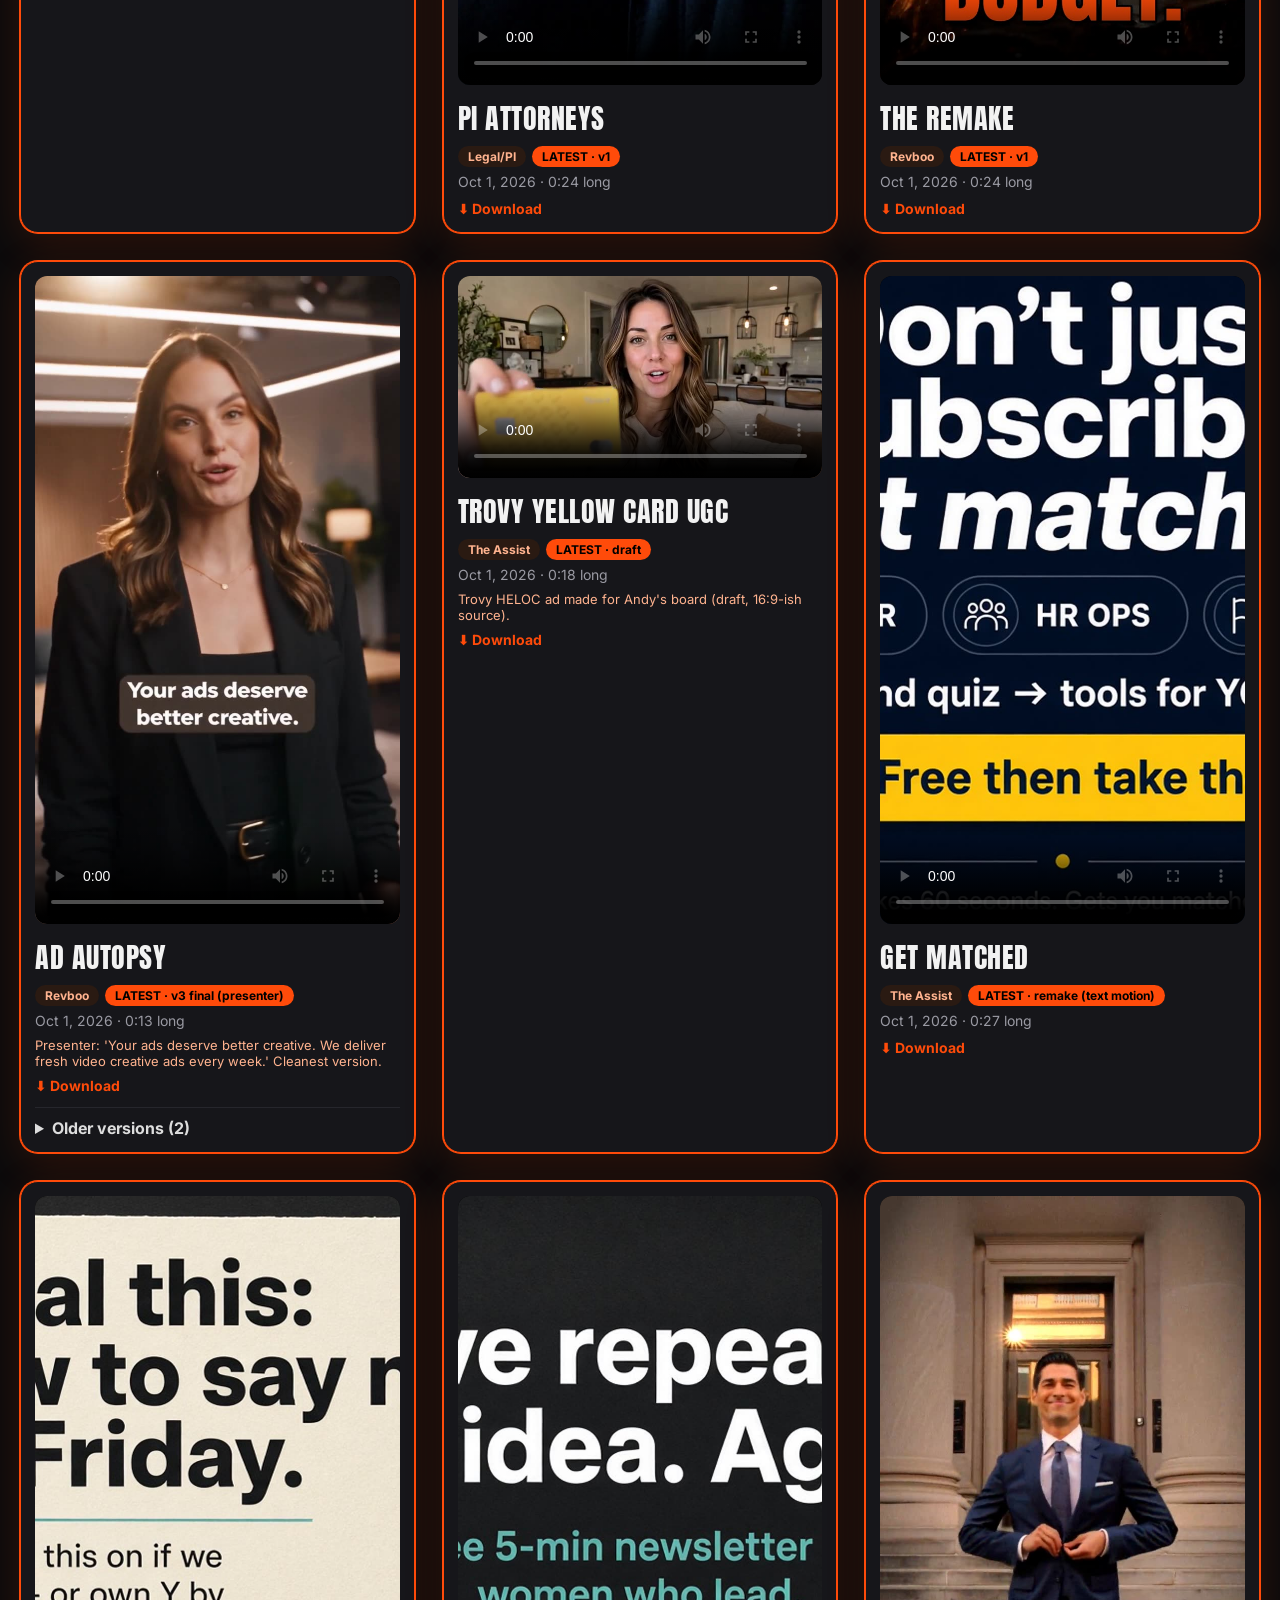
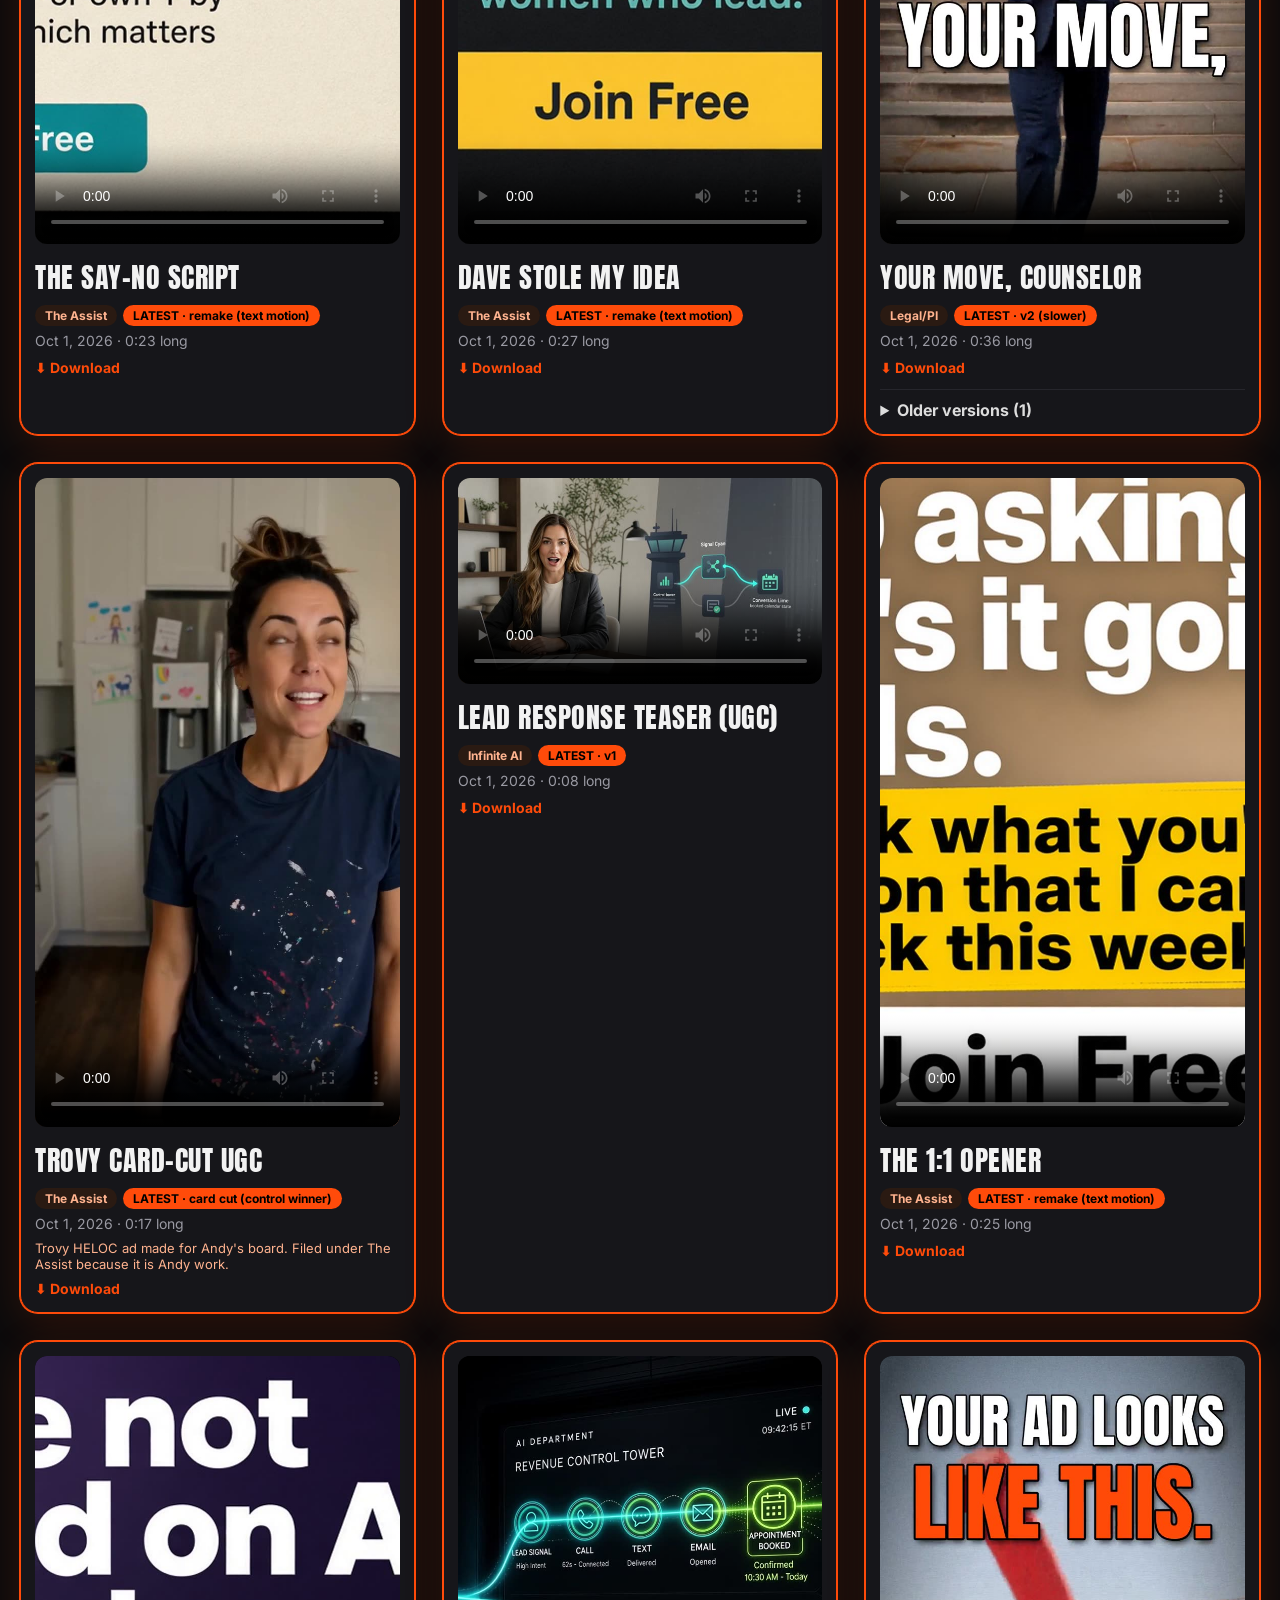
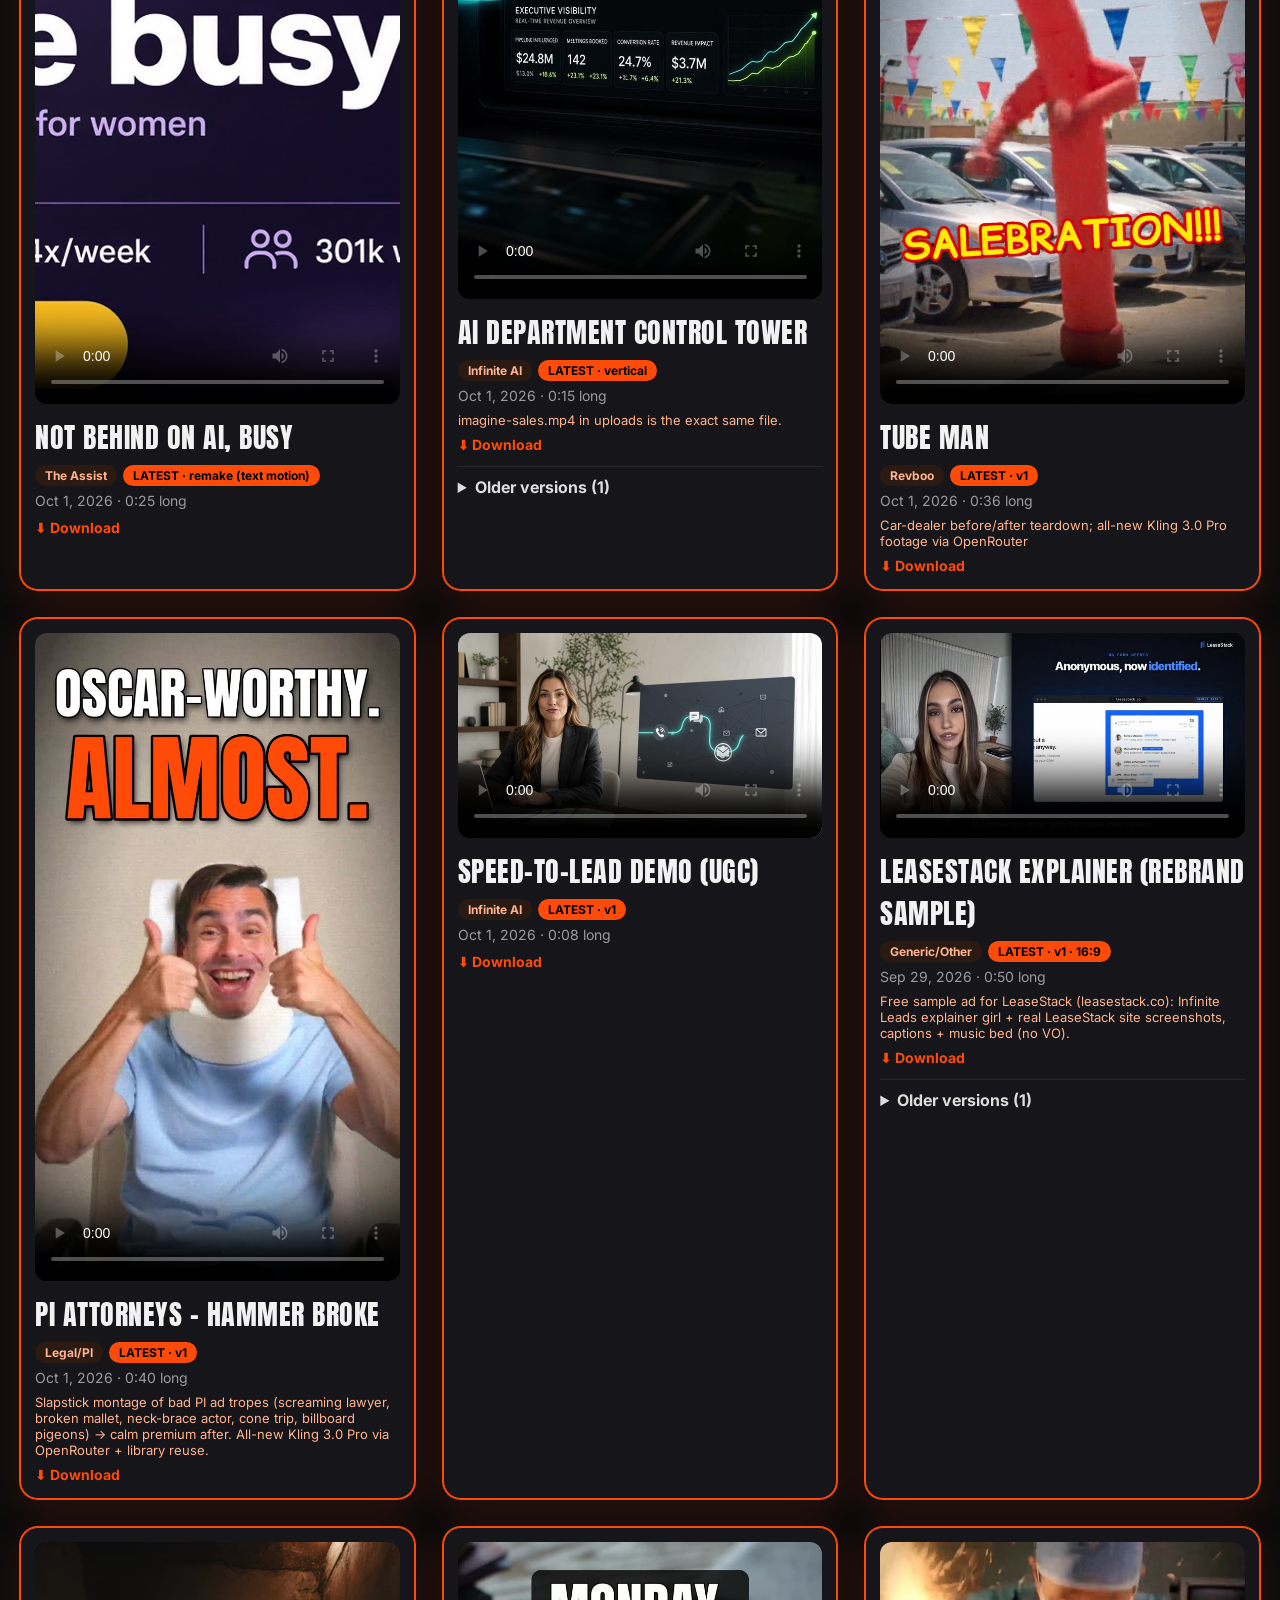
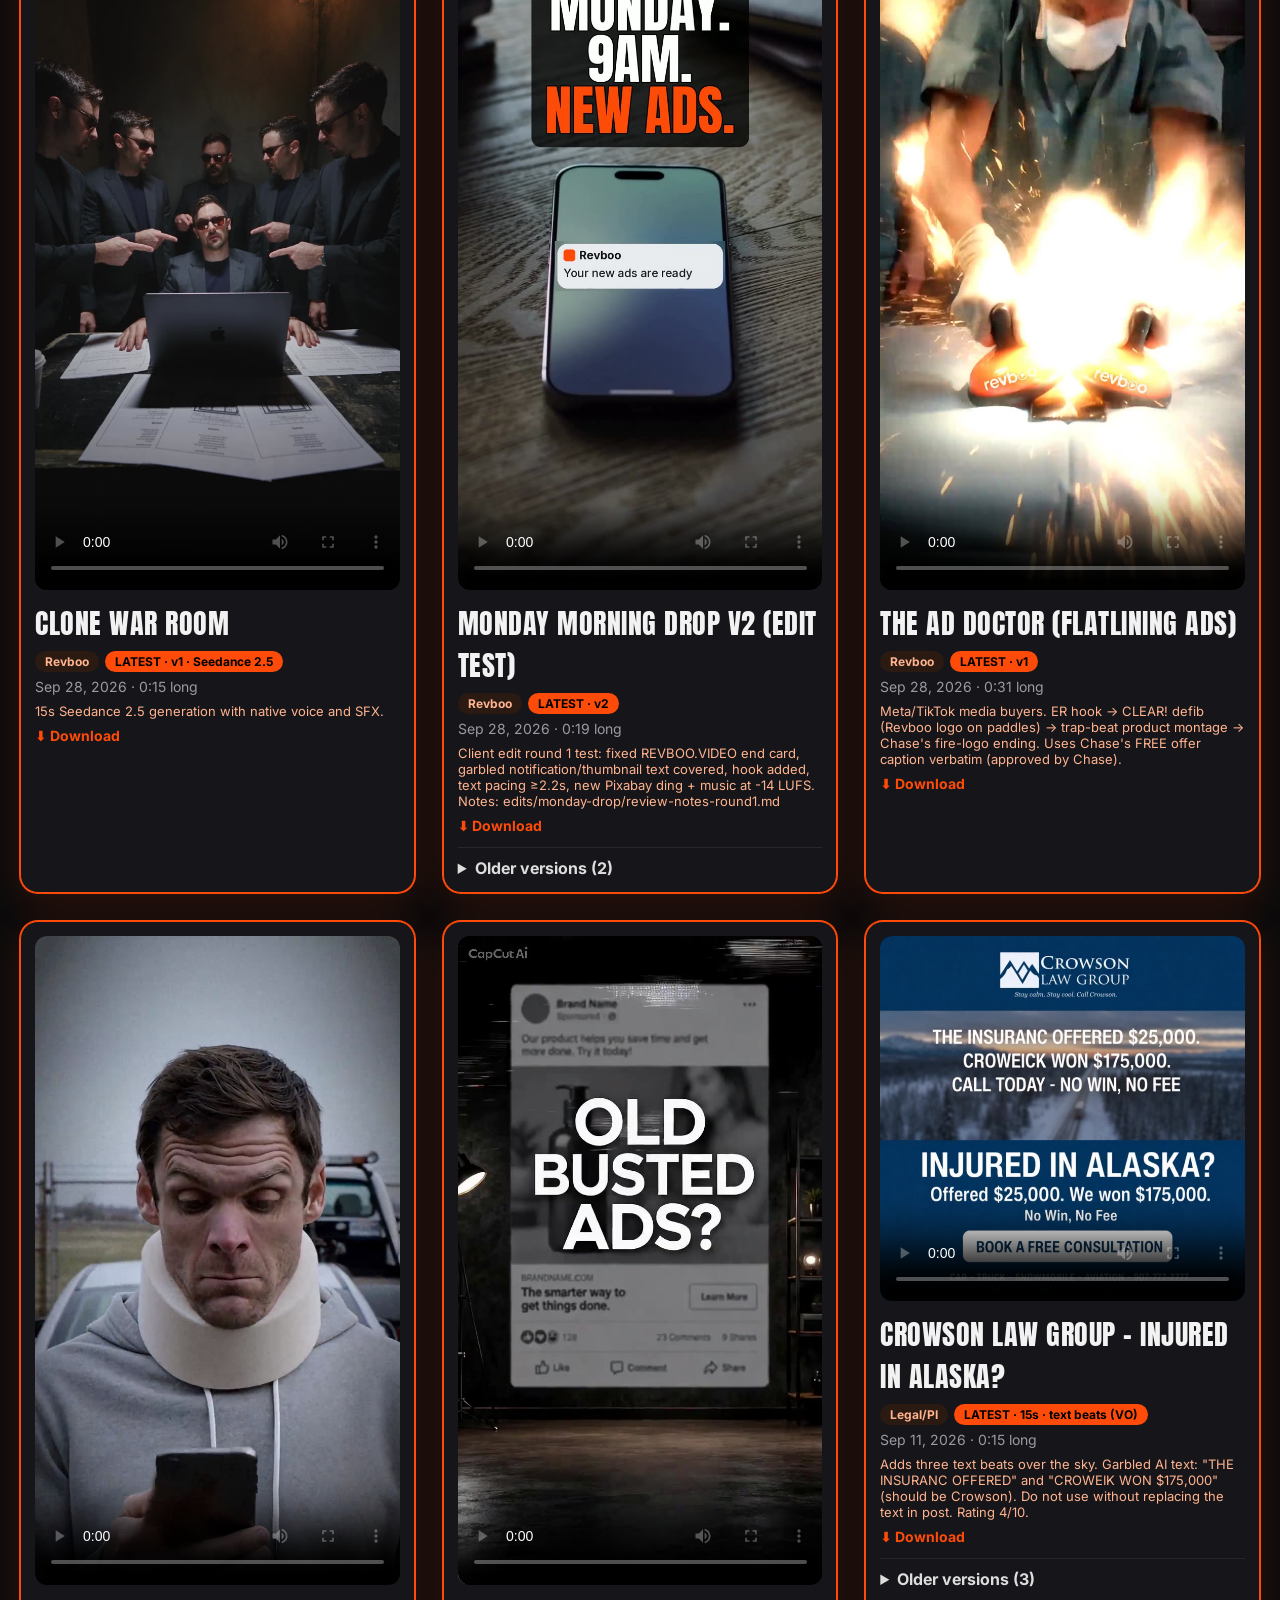
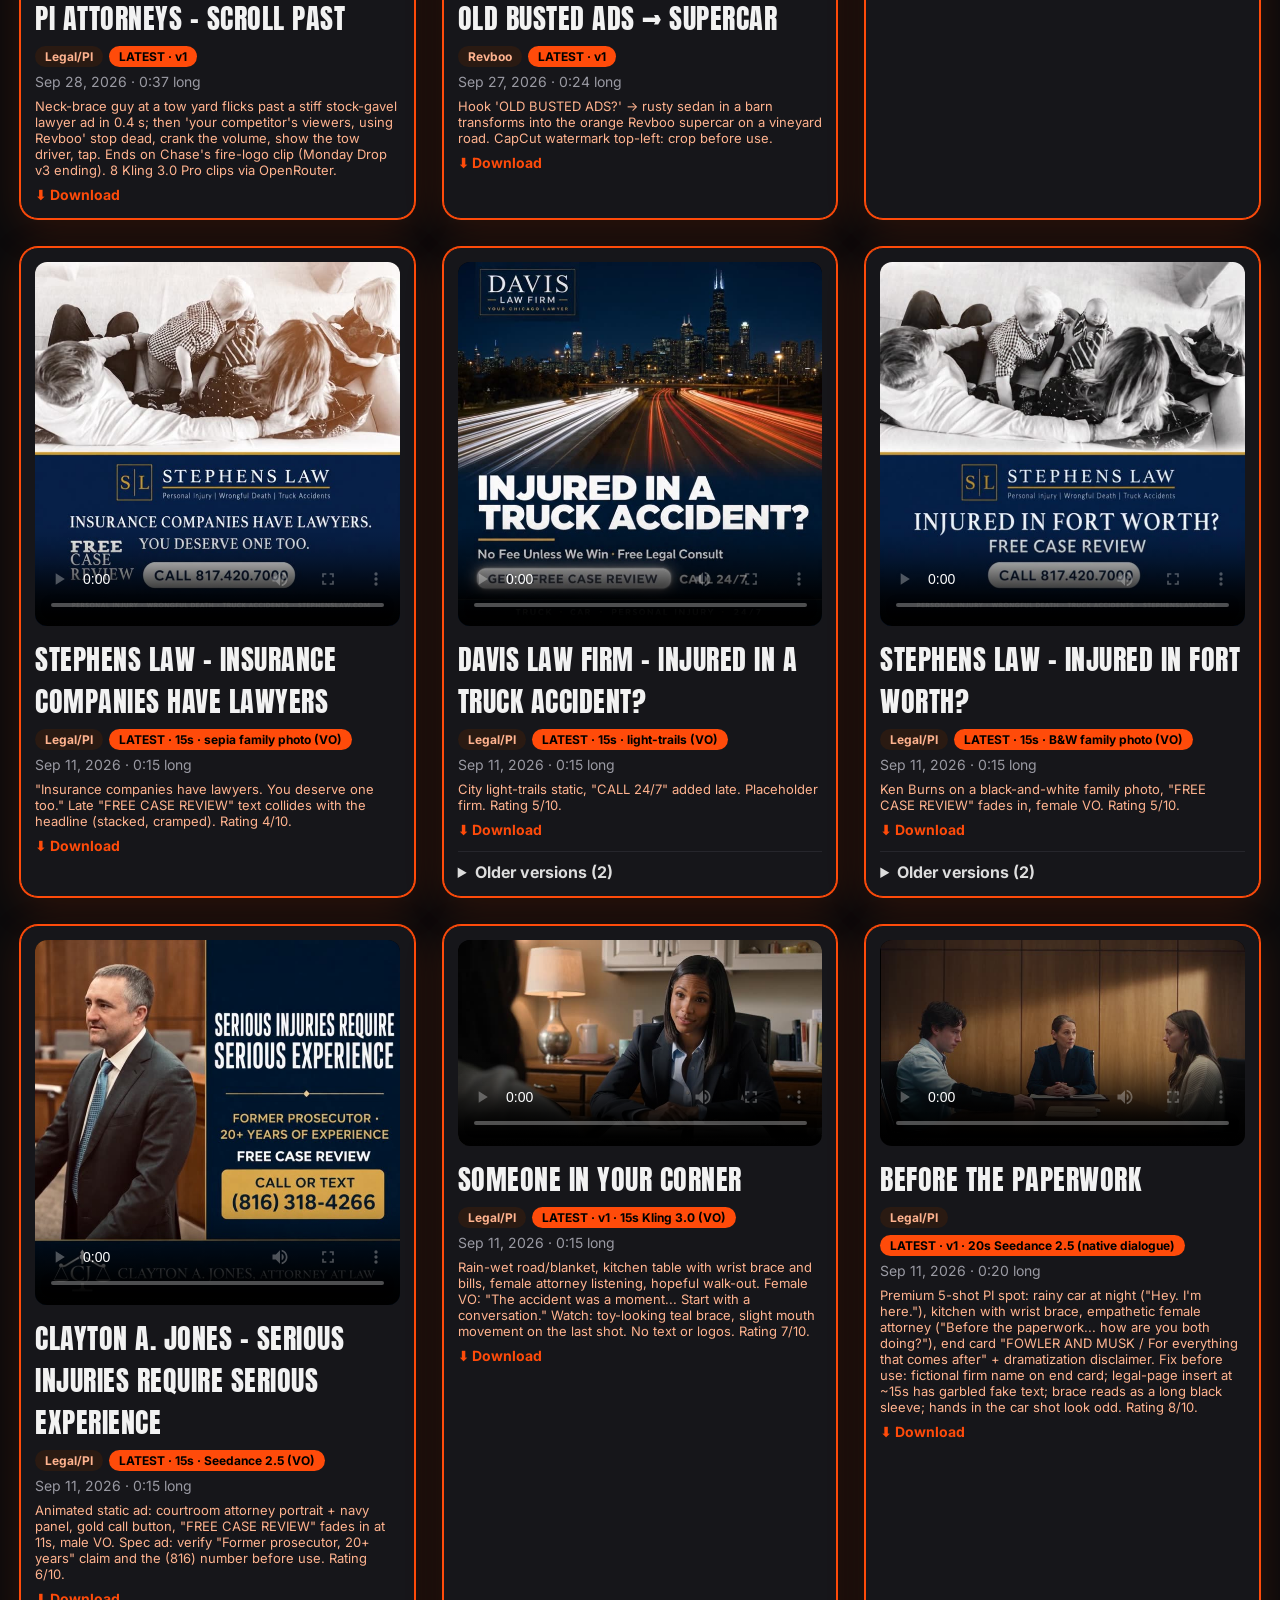
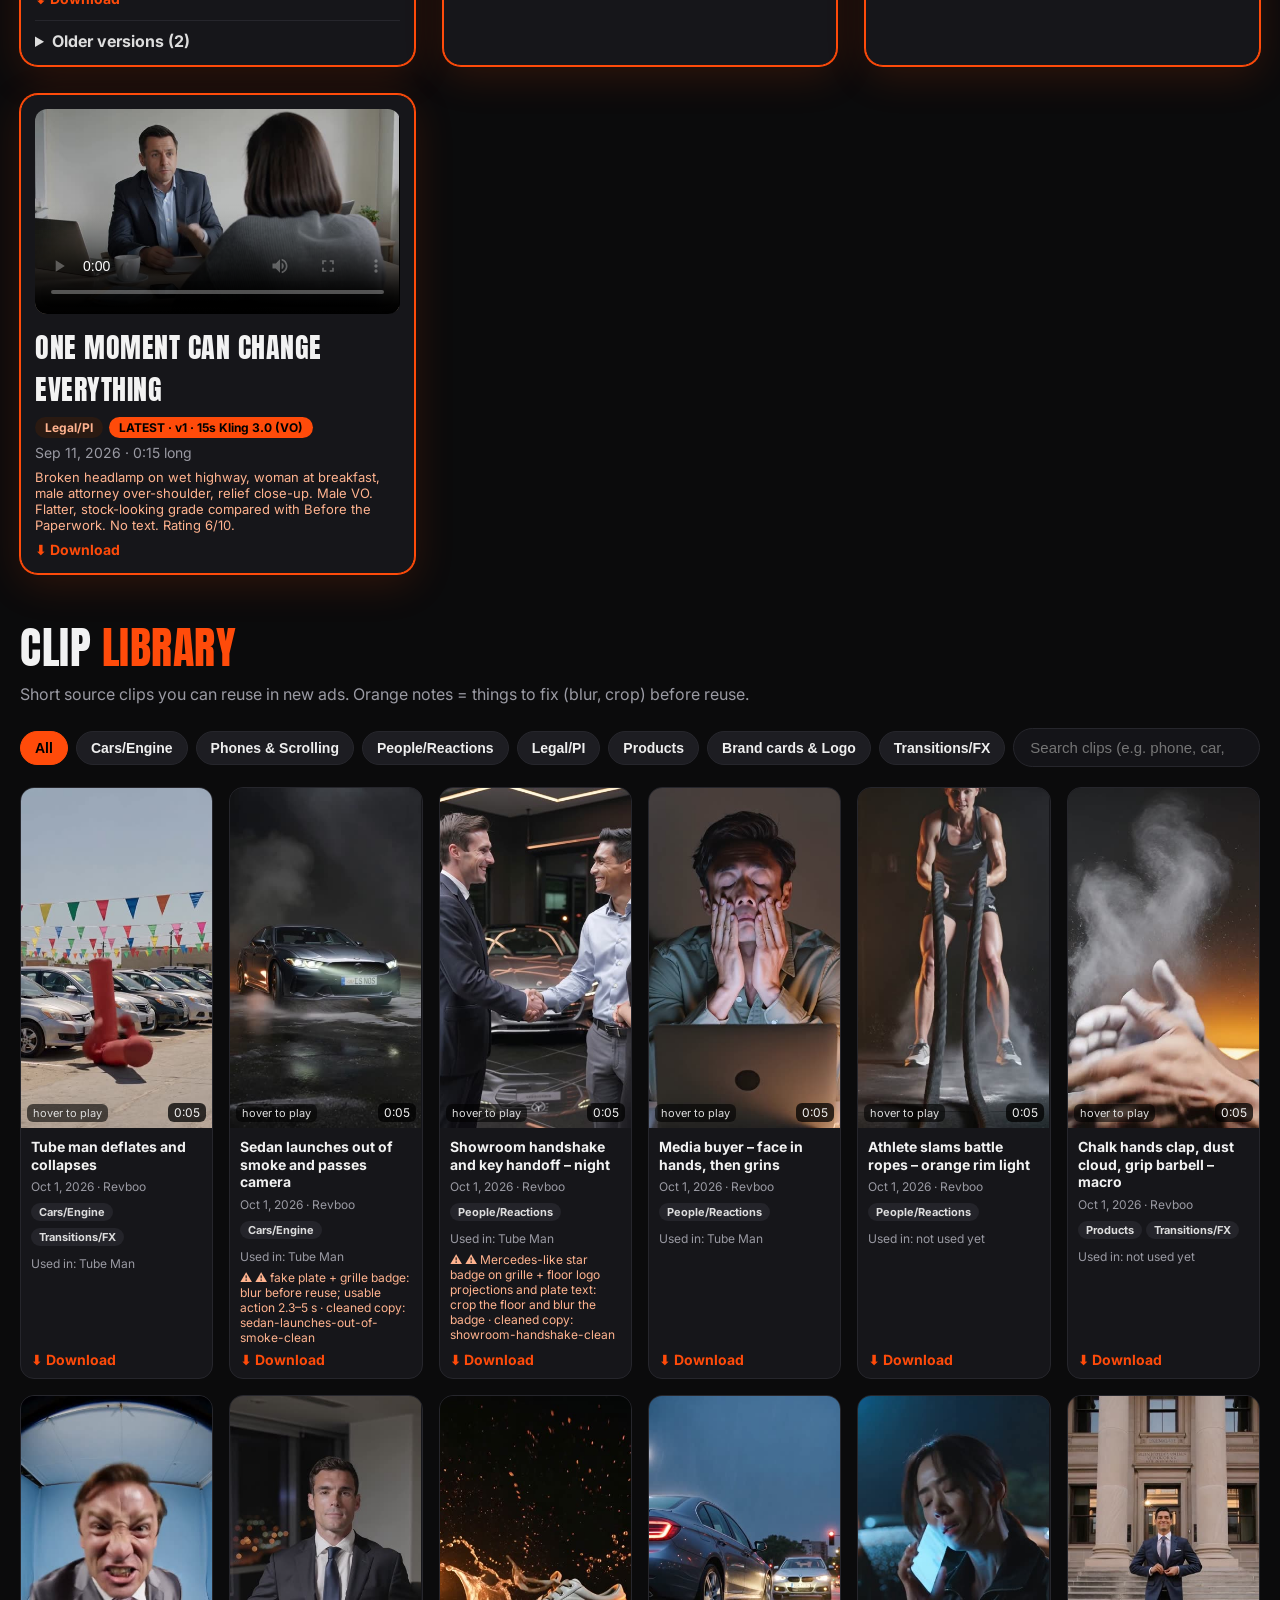
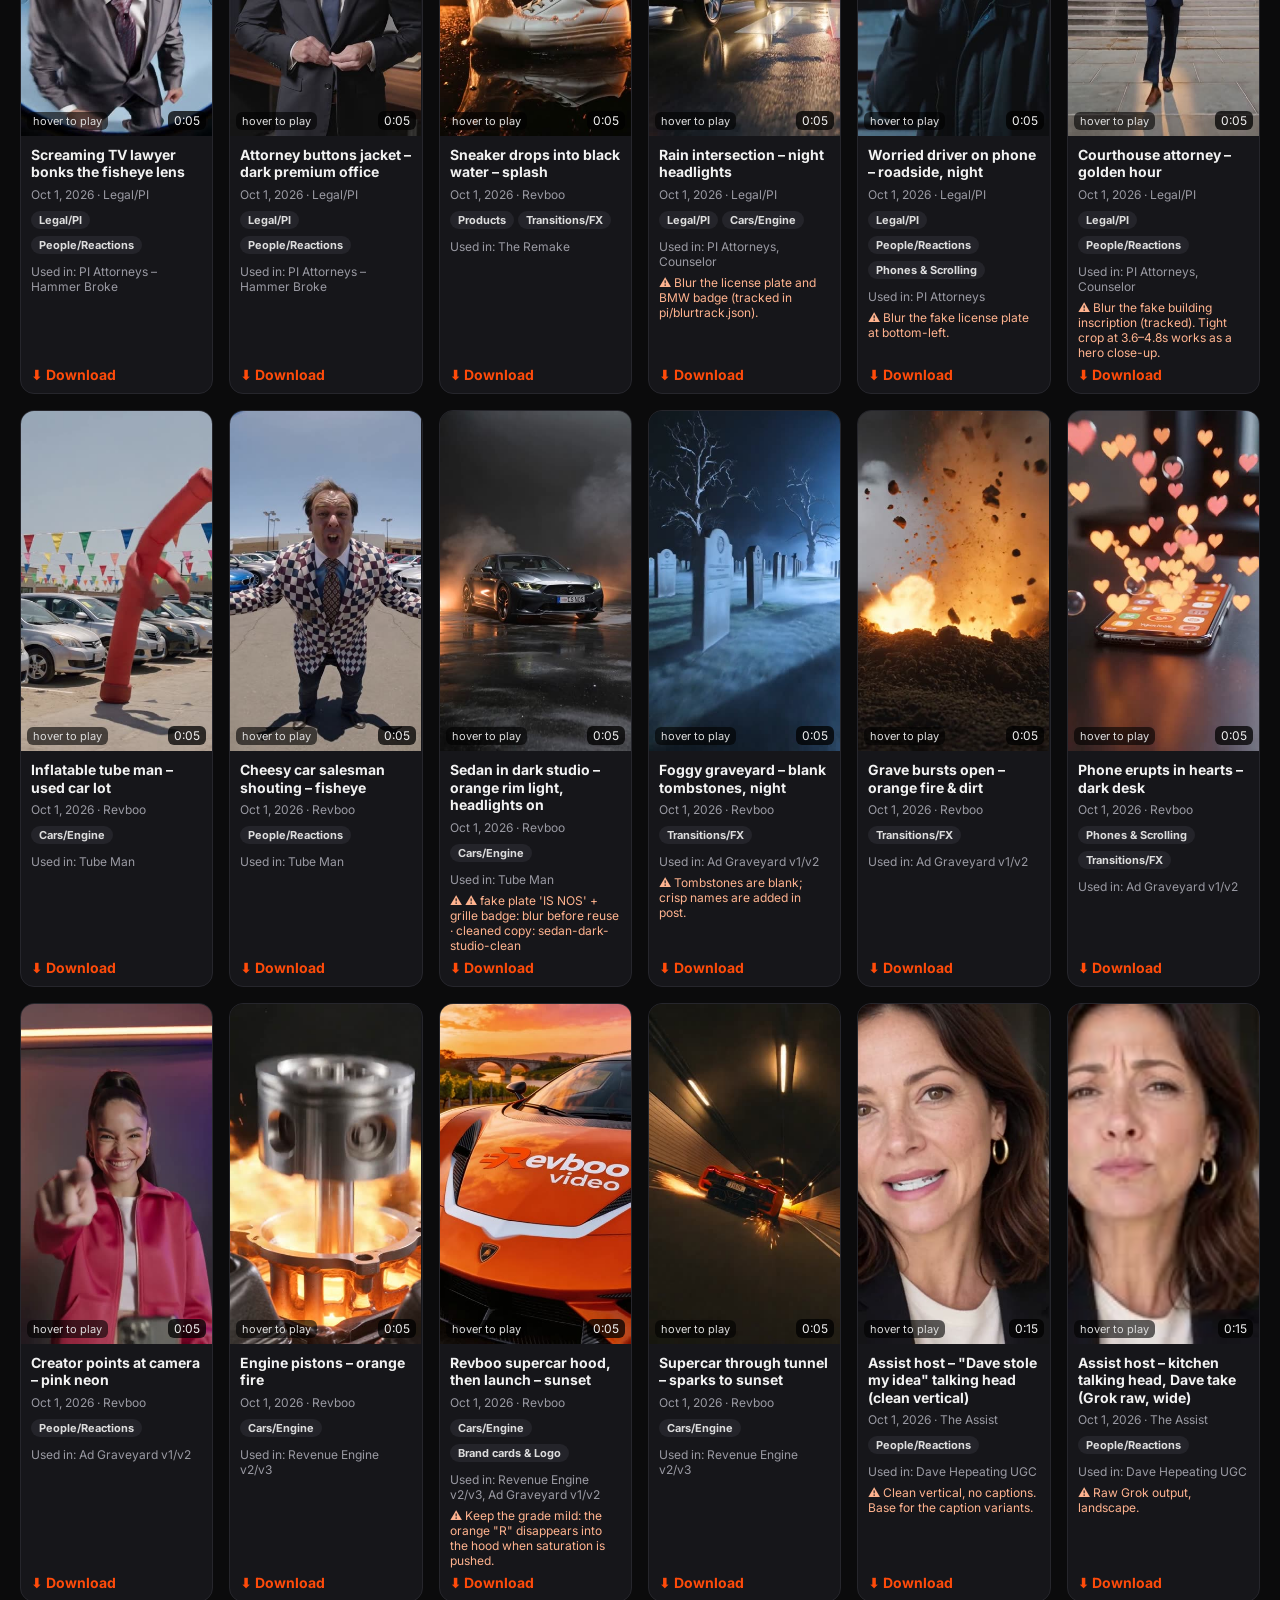
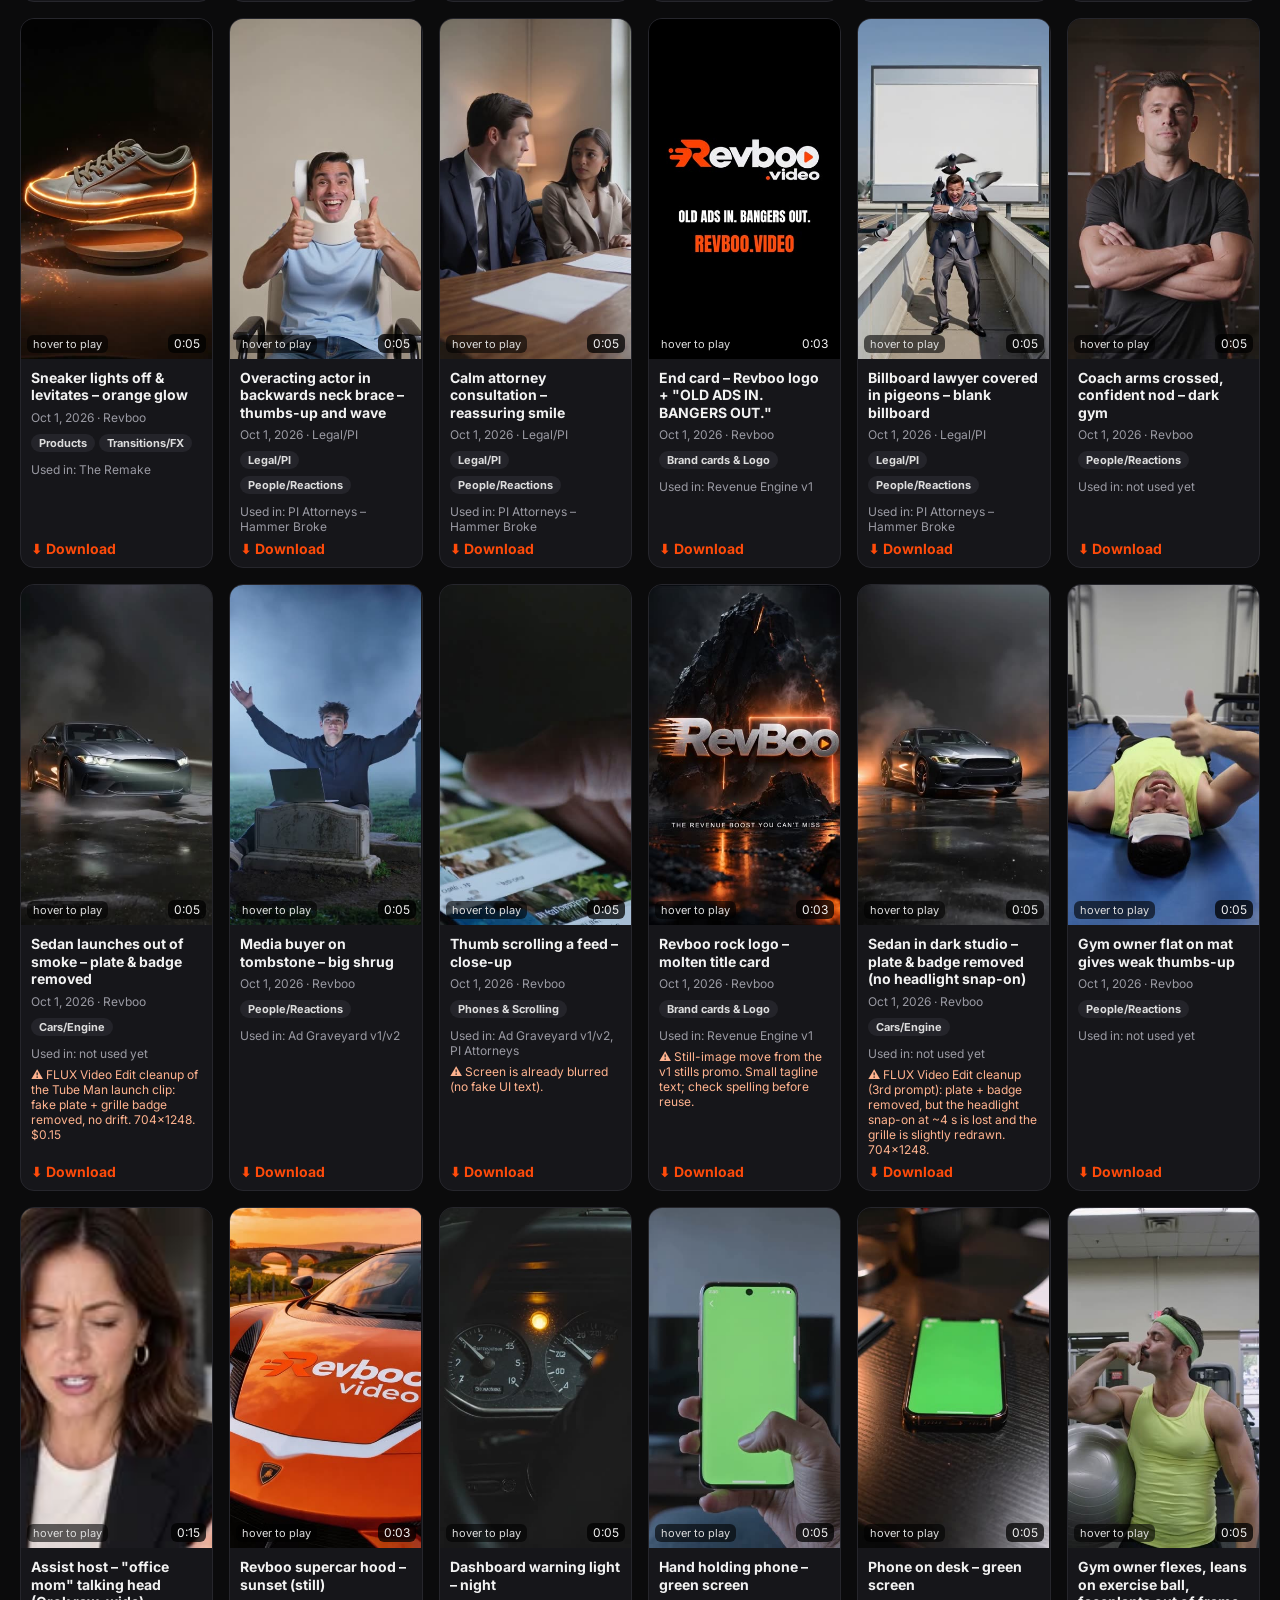
==== commit fd851f9a: "Add plan/ strategy area (Top 10 for Meta, teardown review, pipeline, upcoming, launch checklist + co" ====
--- a/index.html
+++ b/index.html
@@ -79,7 +79,7 @@
 </head>
 <body>
 <header><div class="bar"><div class="logo">REV<b>BOO</b> LIBRARY</div>
-<nav><a href="#ads">Finished Ads</a><a href="#clips">Clip Library</a><a href="#covers">Covers</a><a href="#brand" id="navBrand">Brand Assets</a><a href="https://github.com/Cryptouprise/revboo-library/blob/main/FINALS.md">FINALS ✓</a><a href="https://github.com/Cryptouprise/revboo-library/blob/main/BRAND.md">BRAND guide</a></nav></div><div class="tabs" id="tabs"></div></header>
+<nav><a href="#ads">Finished Ads</a><a href="#clips">Clip Library</a><a href="#covers">Covers</a><a href="#brand" id="navBrand">Brand Assets</a><a href="https://github.com/Cryptouprise/revboo-library/blob/main/FINALS.md">FINALS ✓</a><a href="https://github.com/Cryptouprise/revboo-library/blob/main/BRAND.md">BRAND guide</a><a href="https://github.com/Cryptouprise/revboo-library/blob/main/plan/README.md">PLAN / Top 10</a></nav></div><div class="tabs" id="tabs"></div></header>
 <main>
 <div class="hero"><h1>Revboo <span>Video Library</span></h1>
 <p>Every finished ad and reusable clip, filed by brand. Pick a brand above, or stay on All. Press play on any ad. Hover (or tap) a clip to preview it. Newest first.</p>
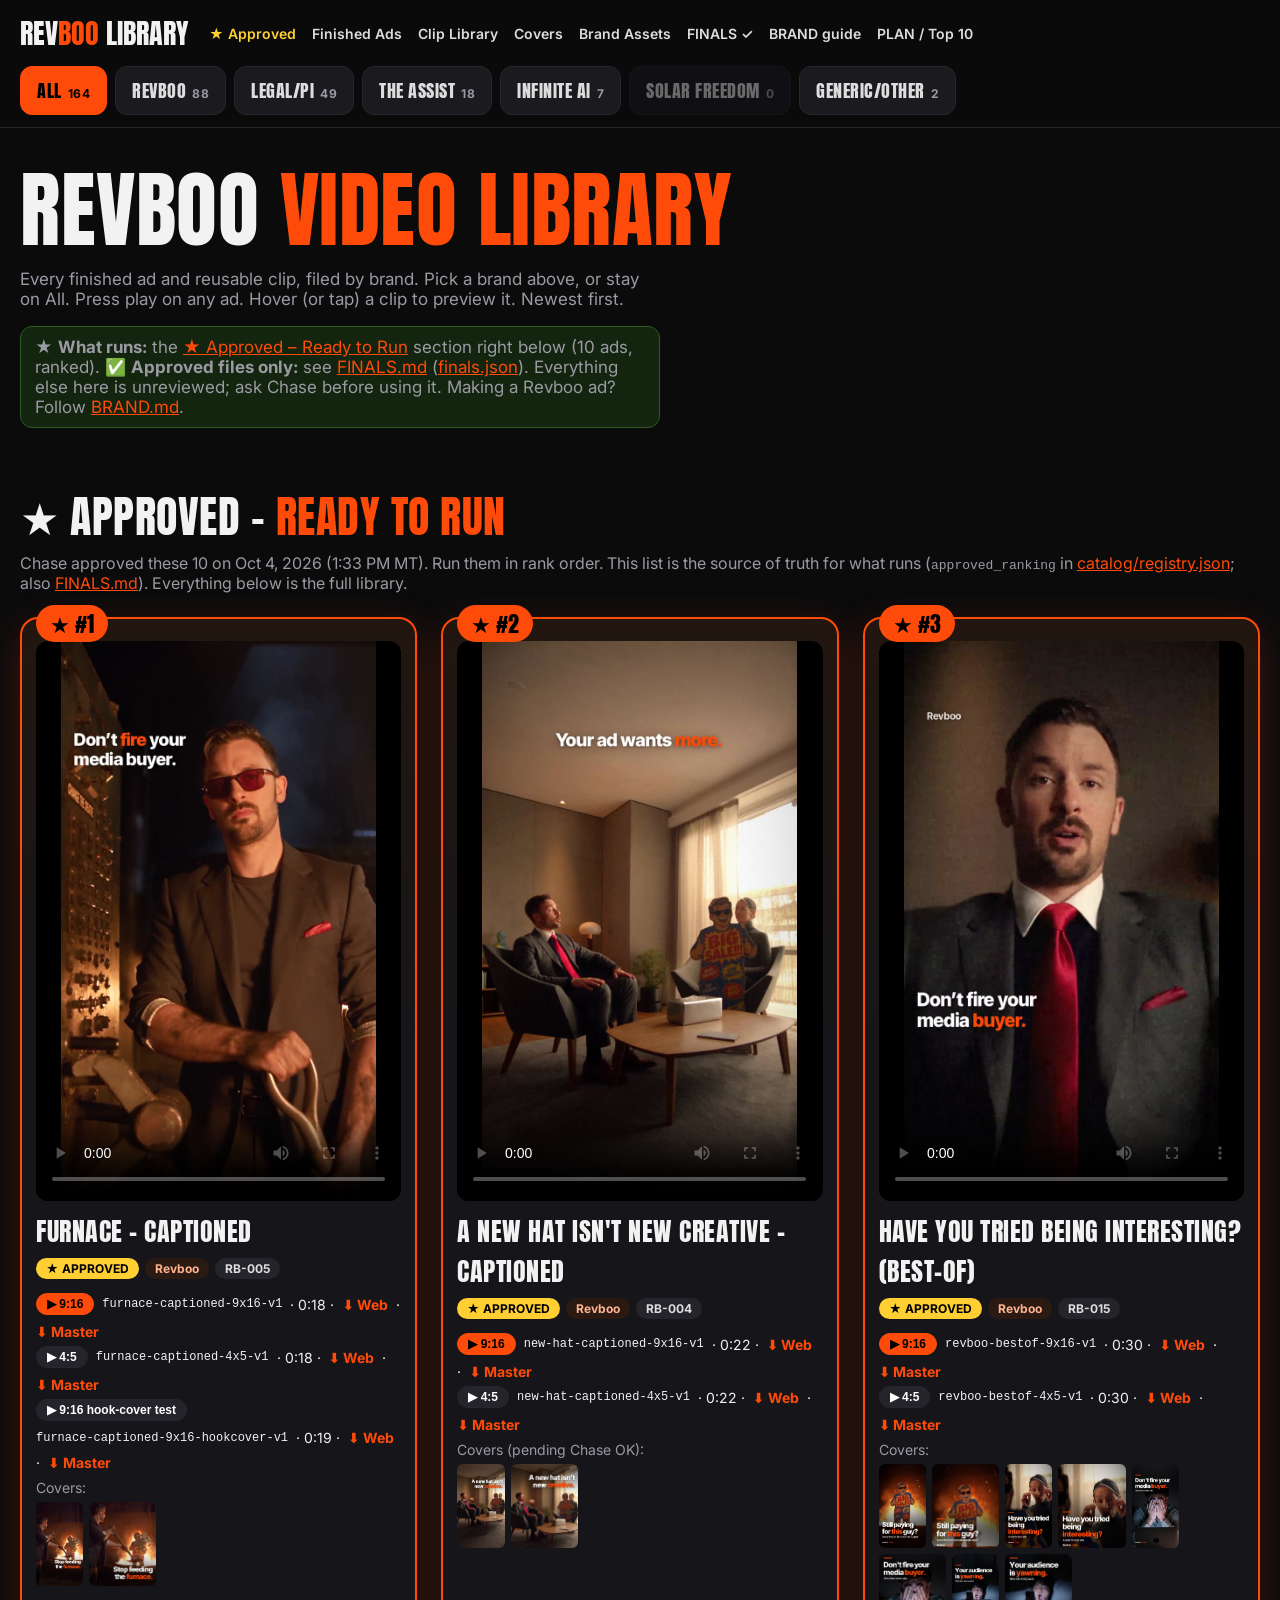
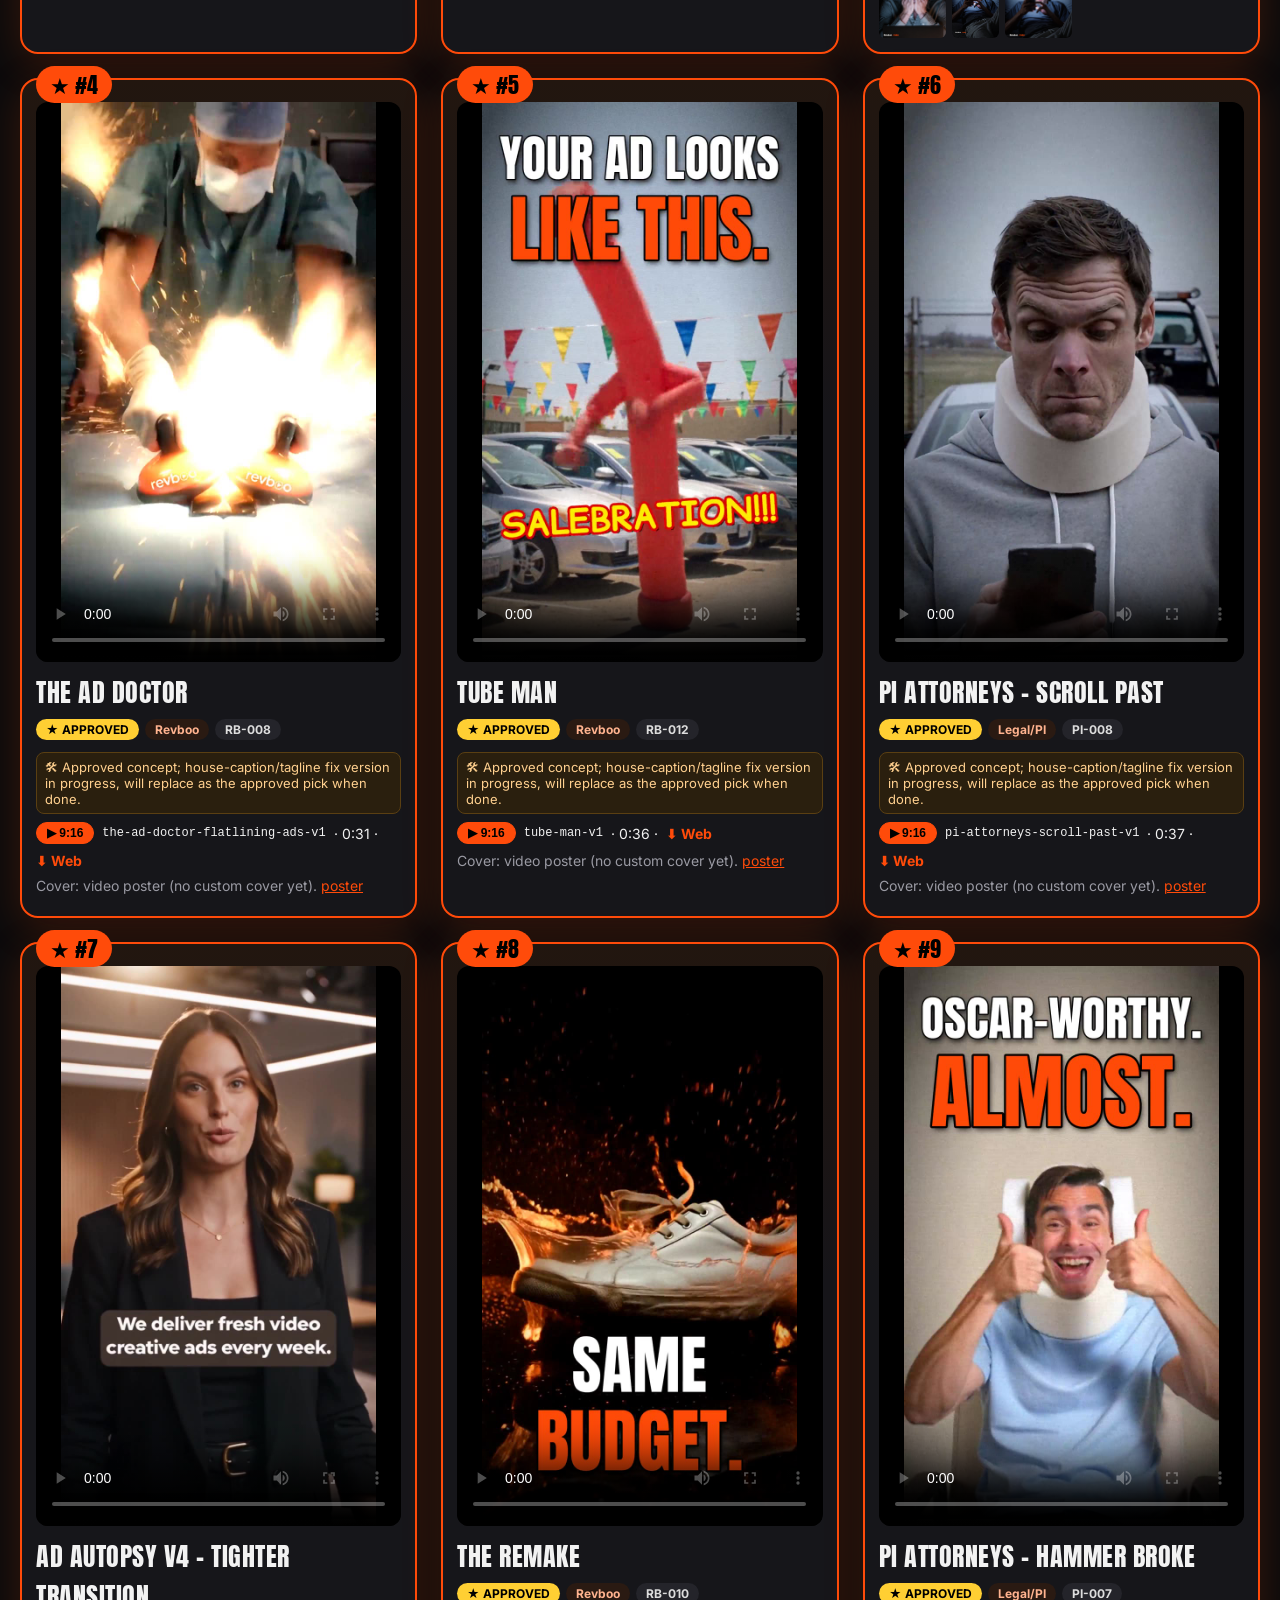
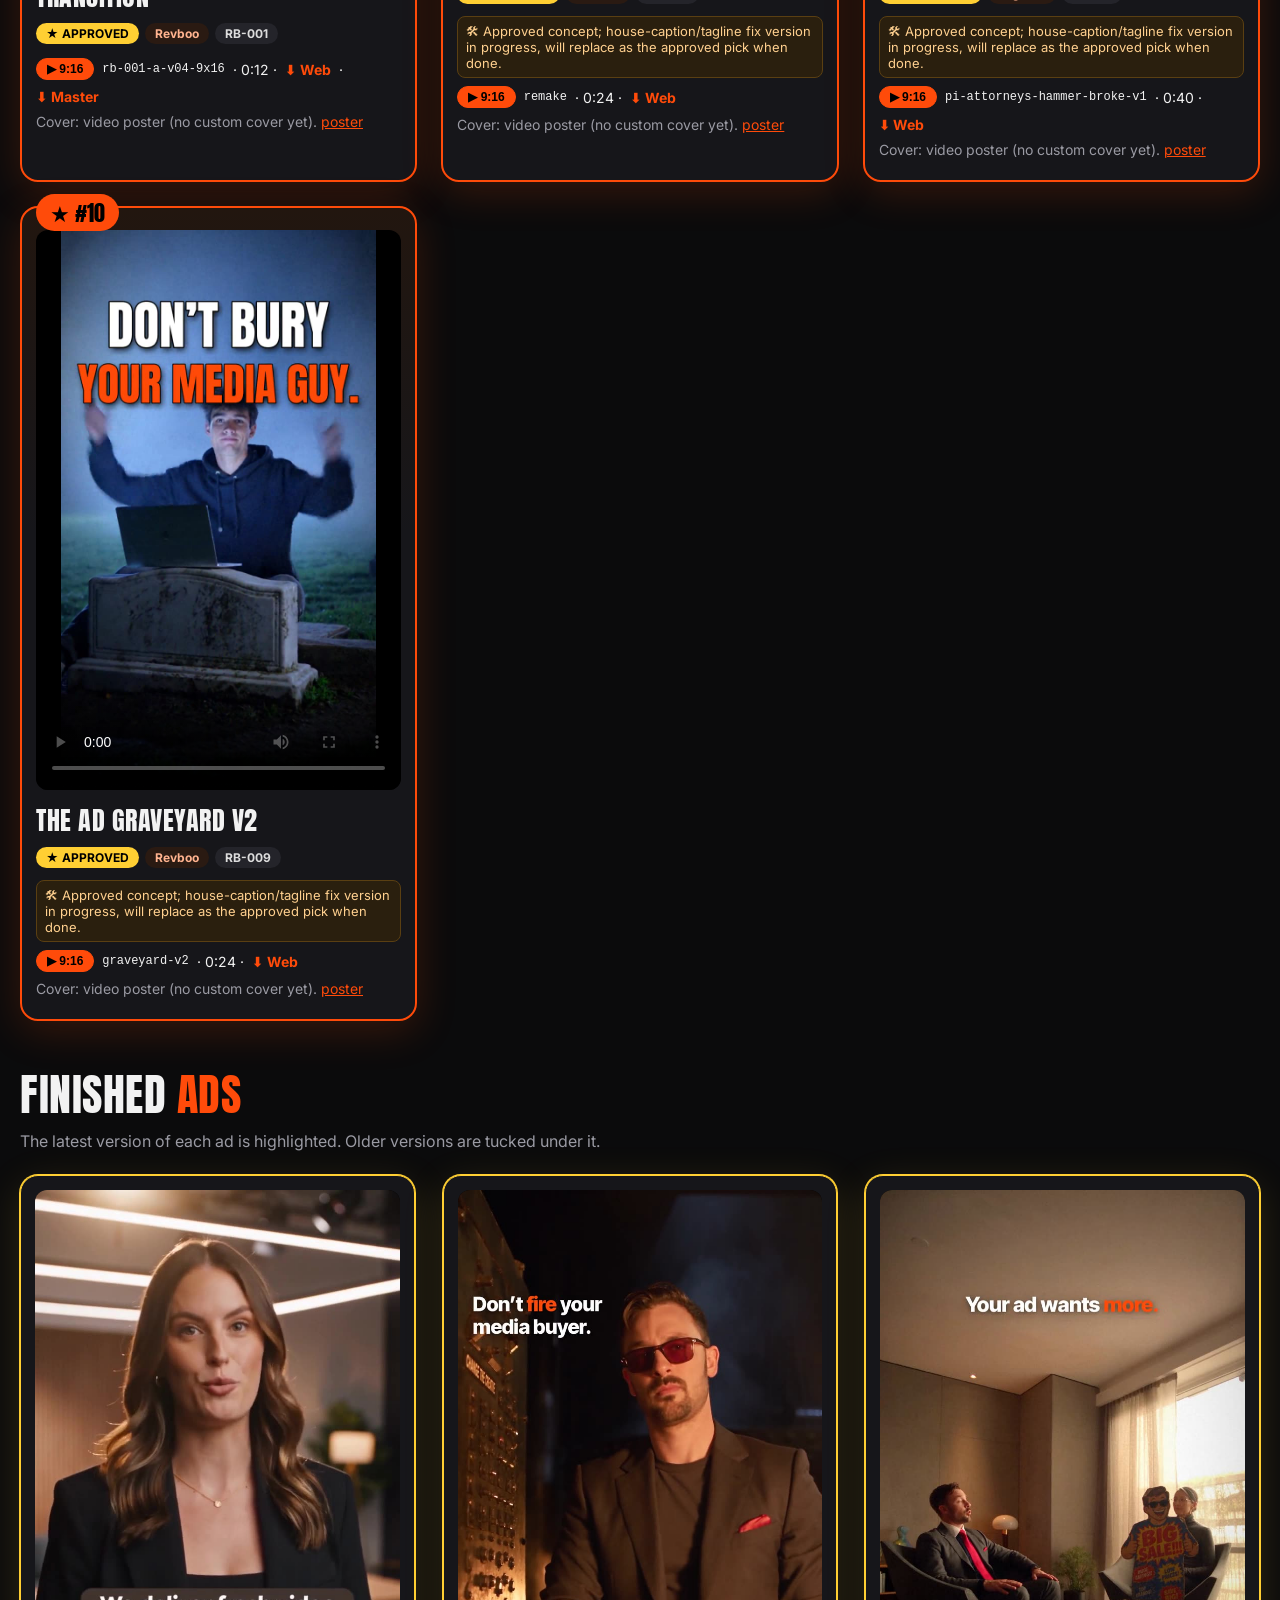
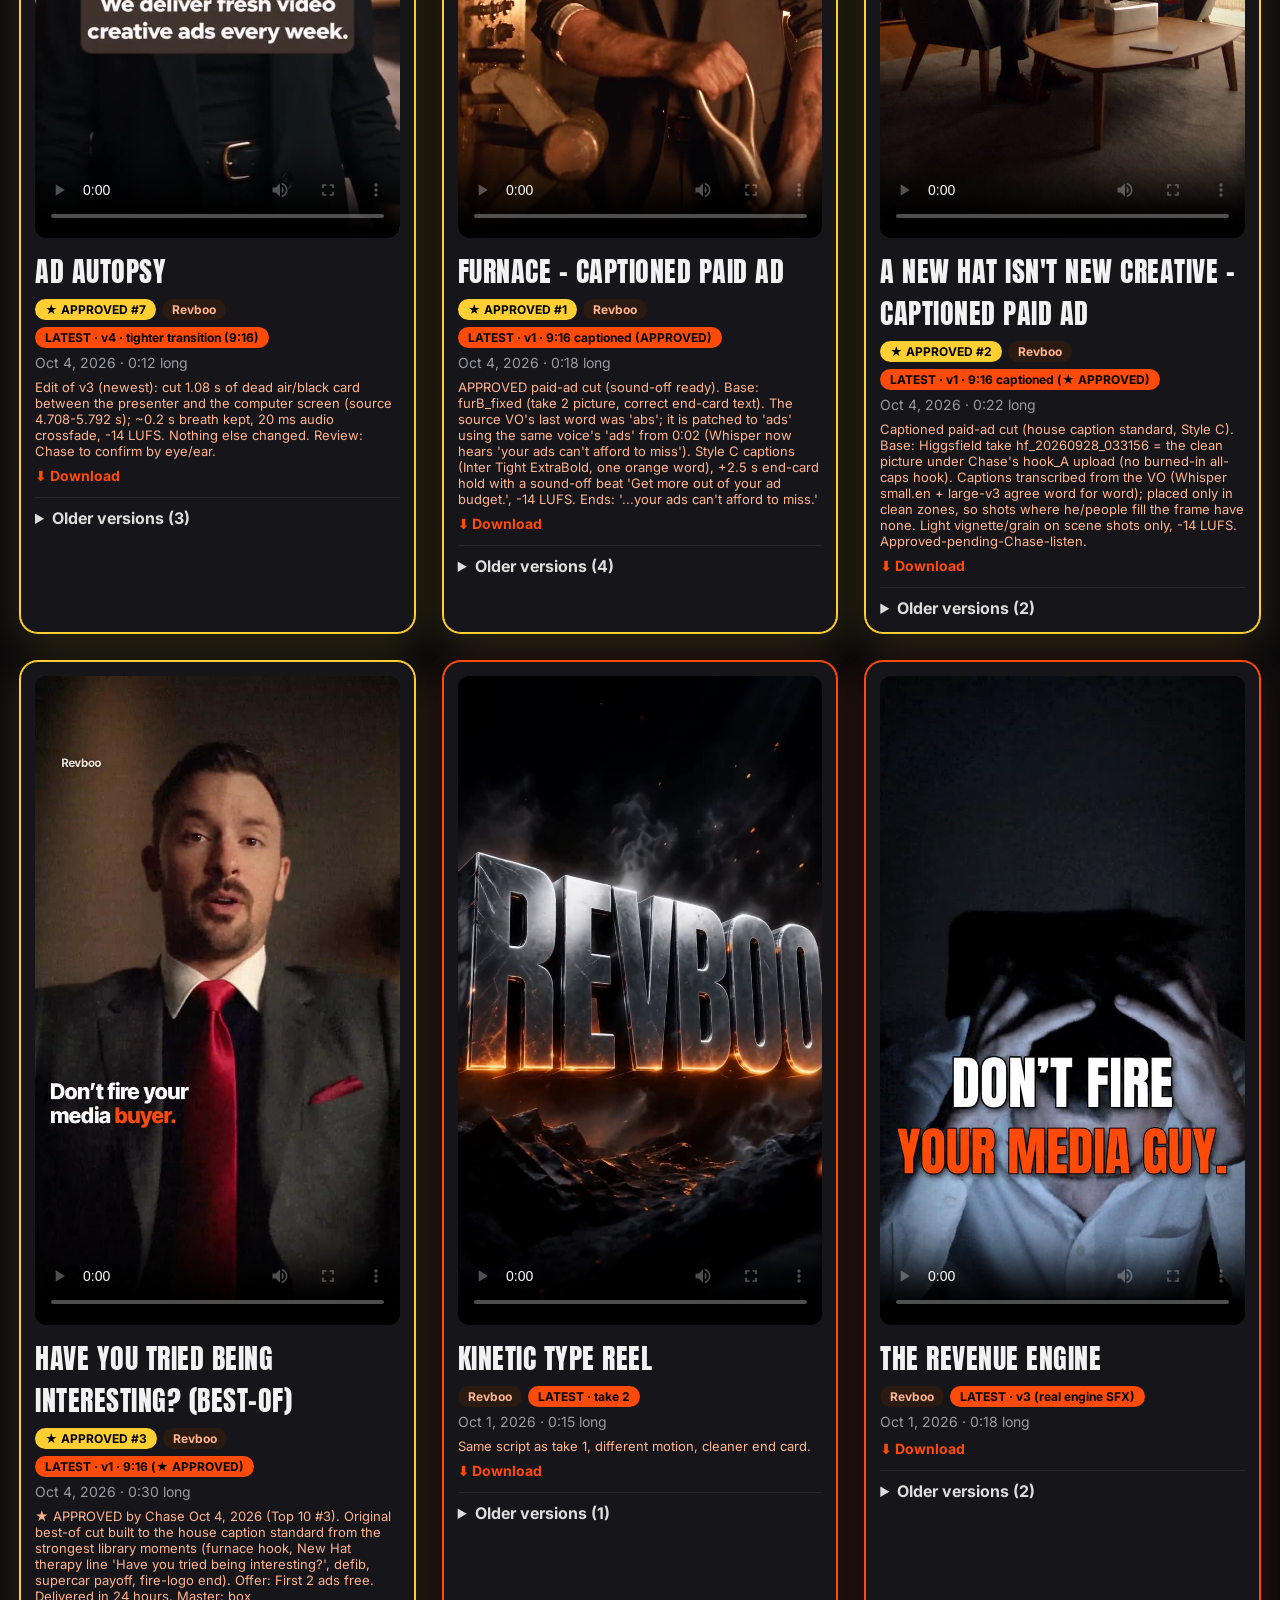
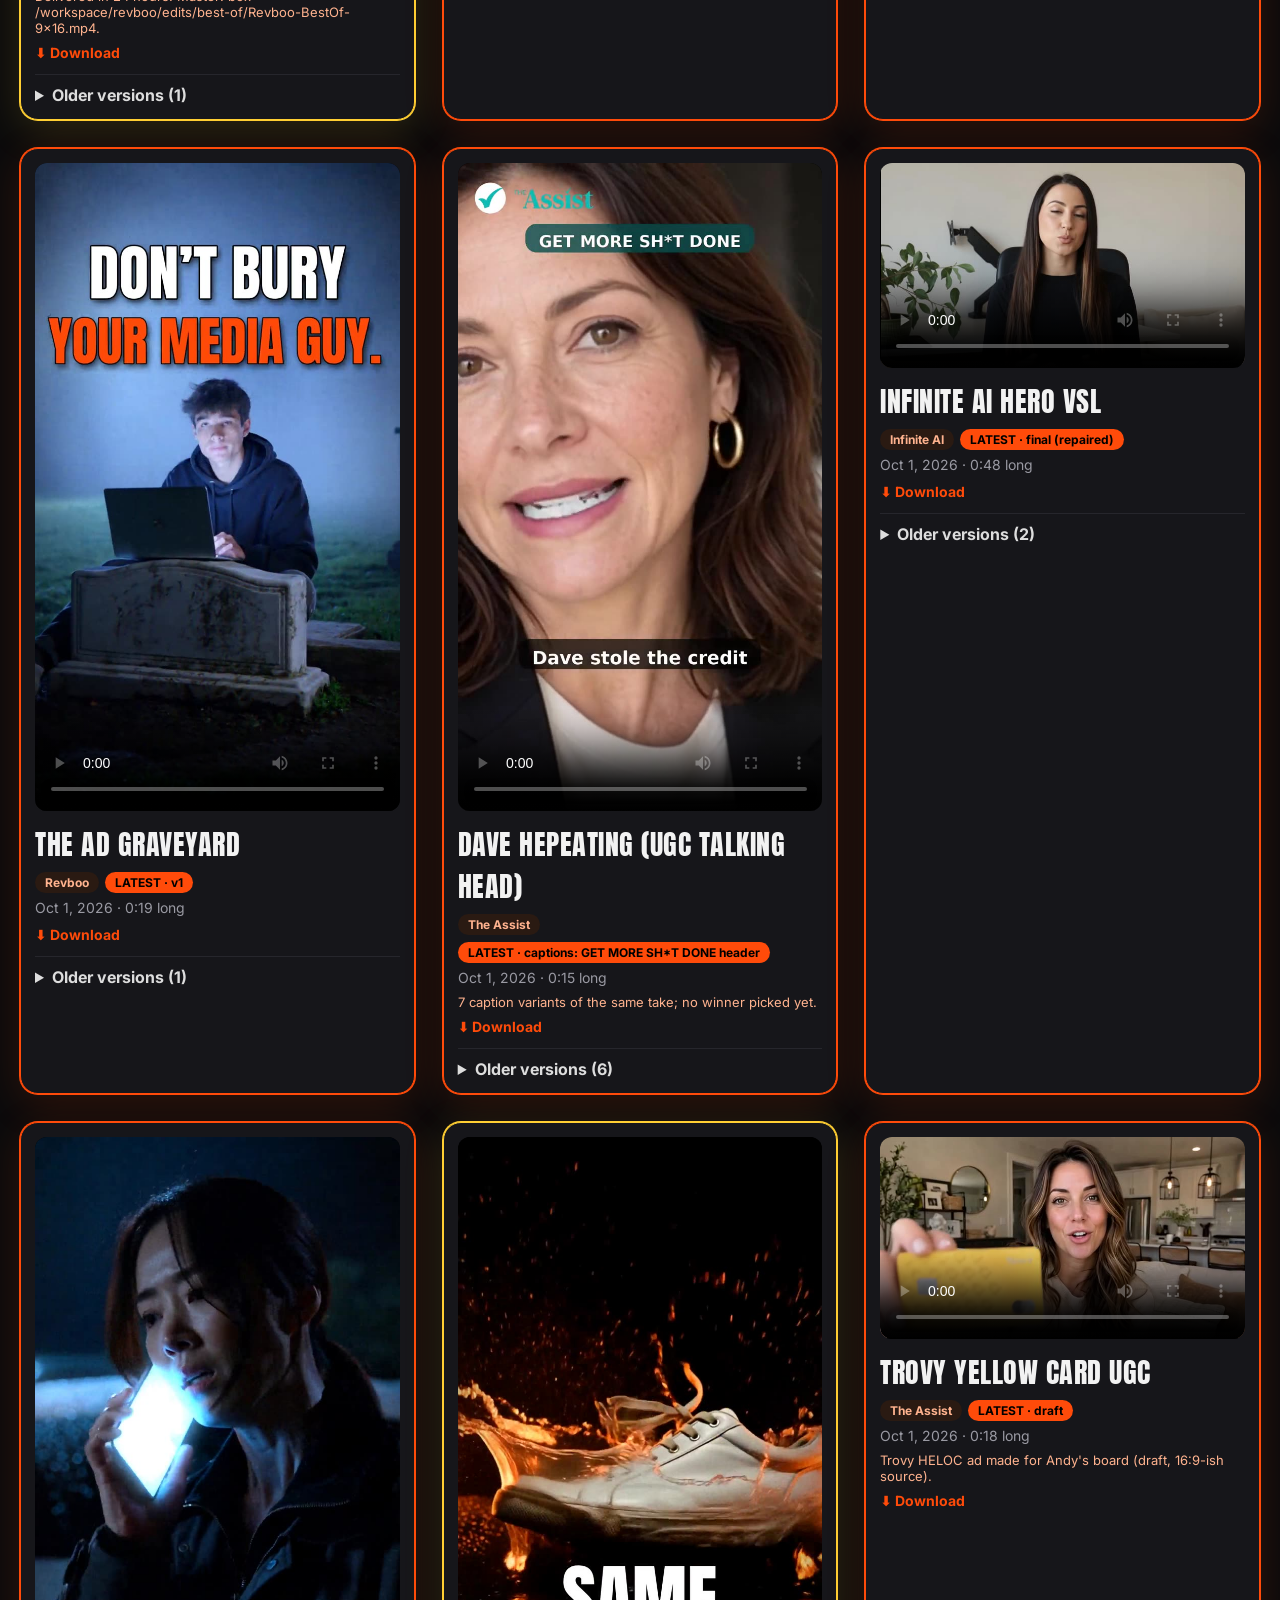
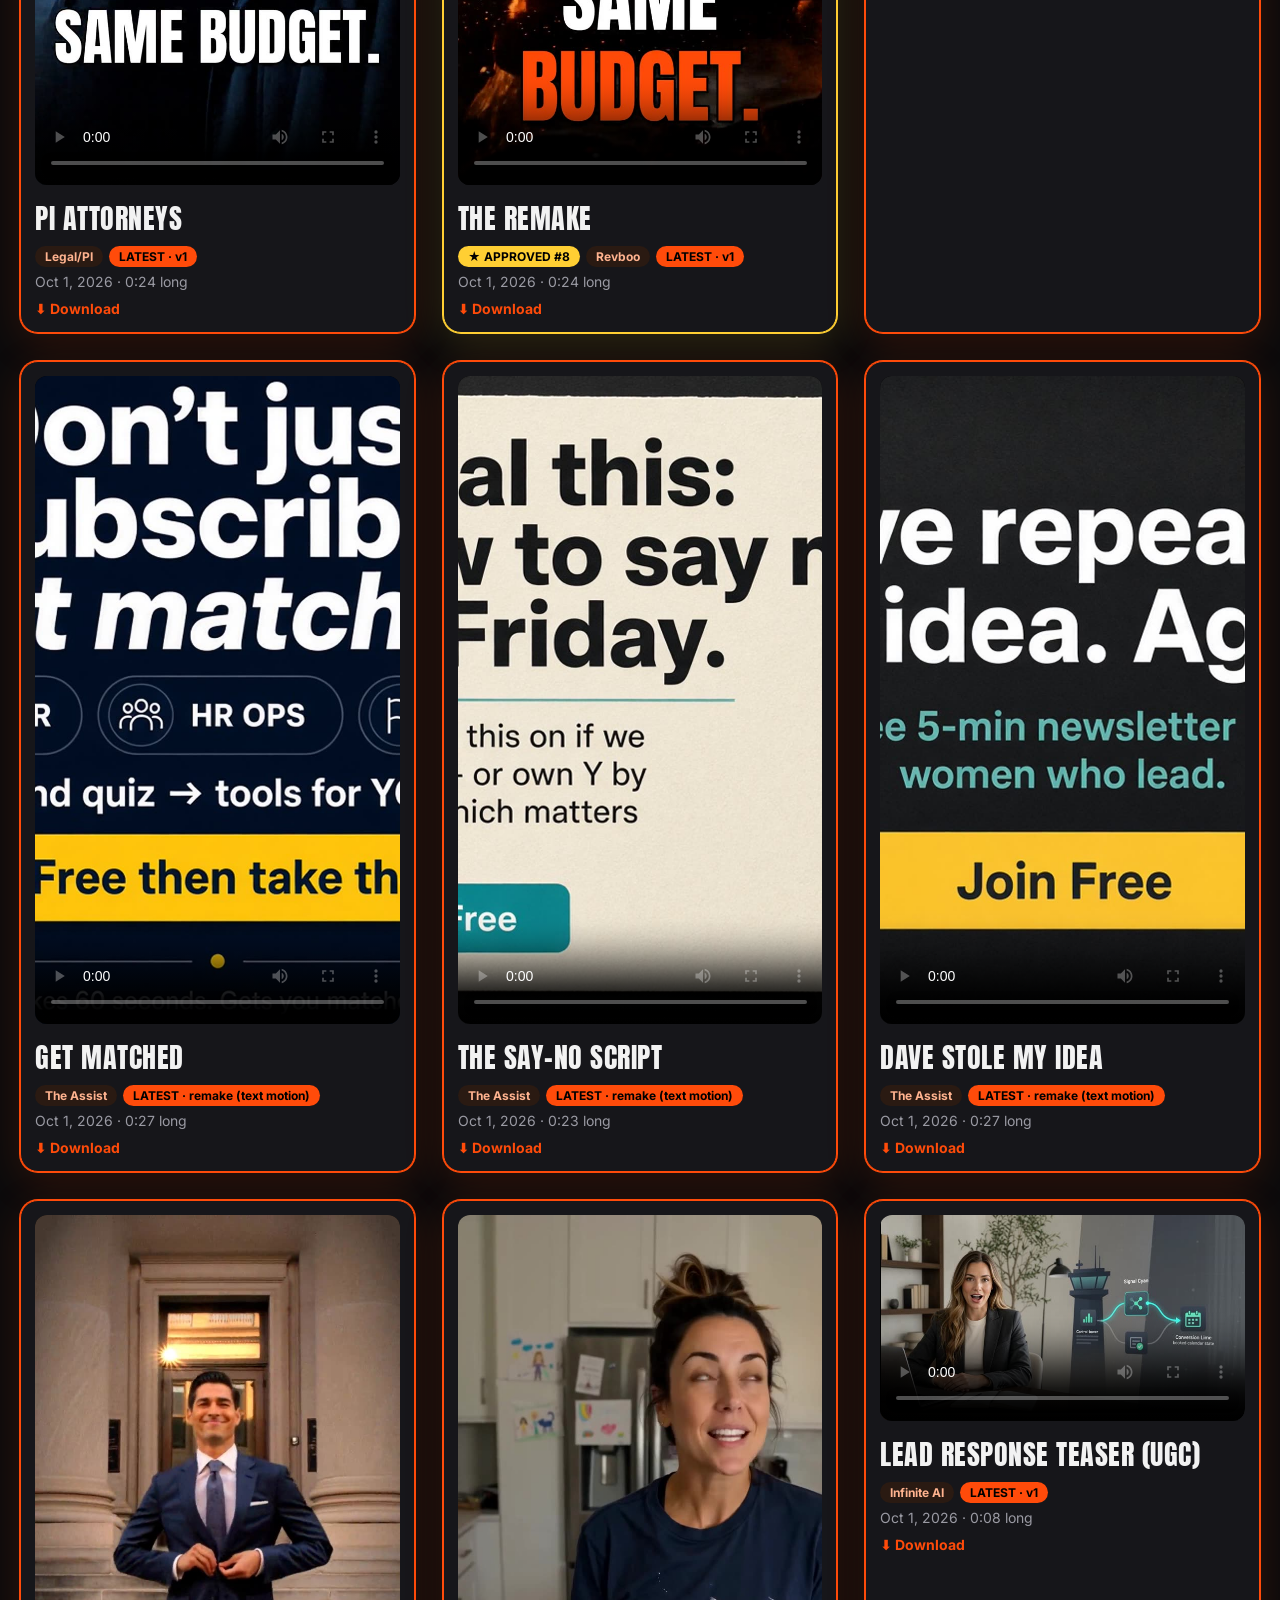
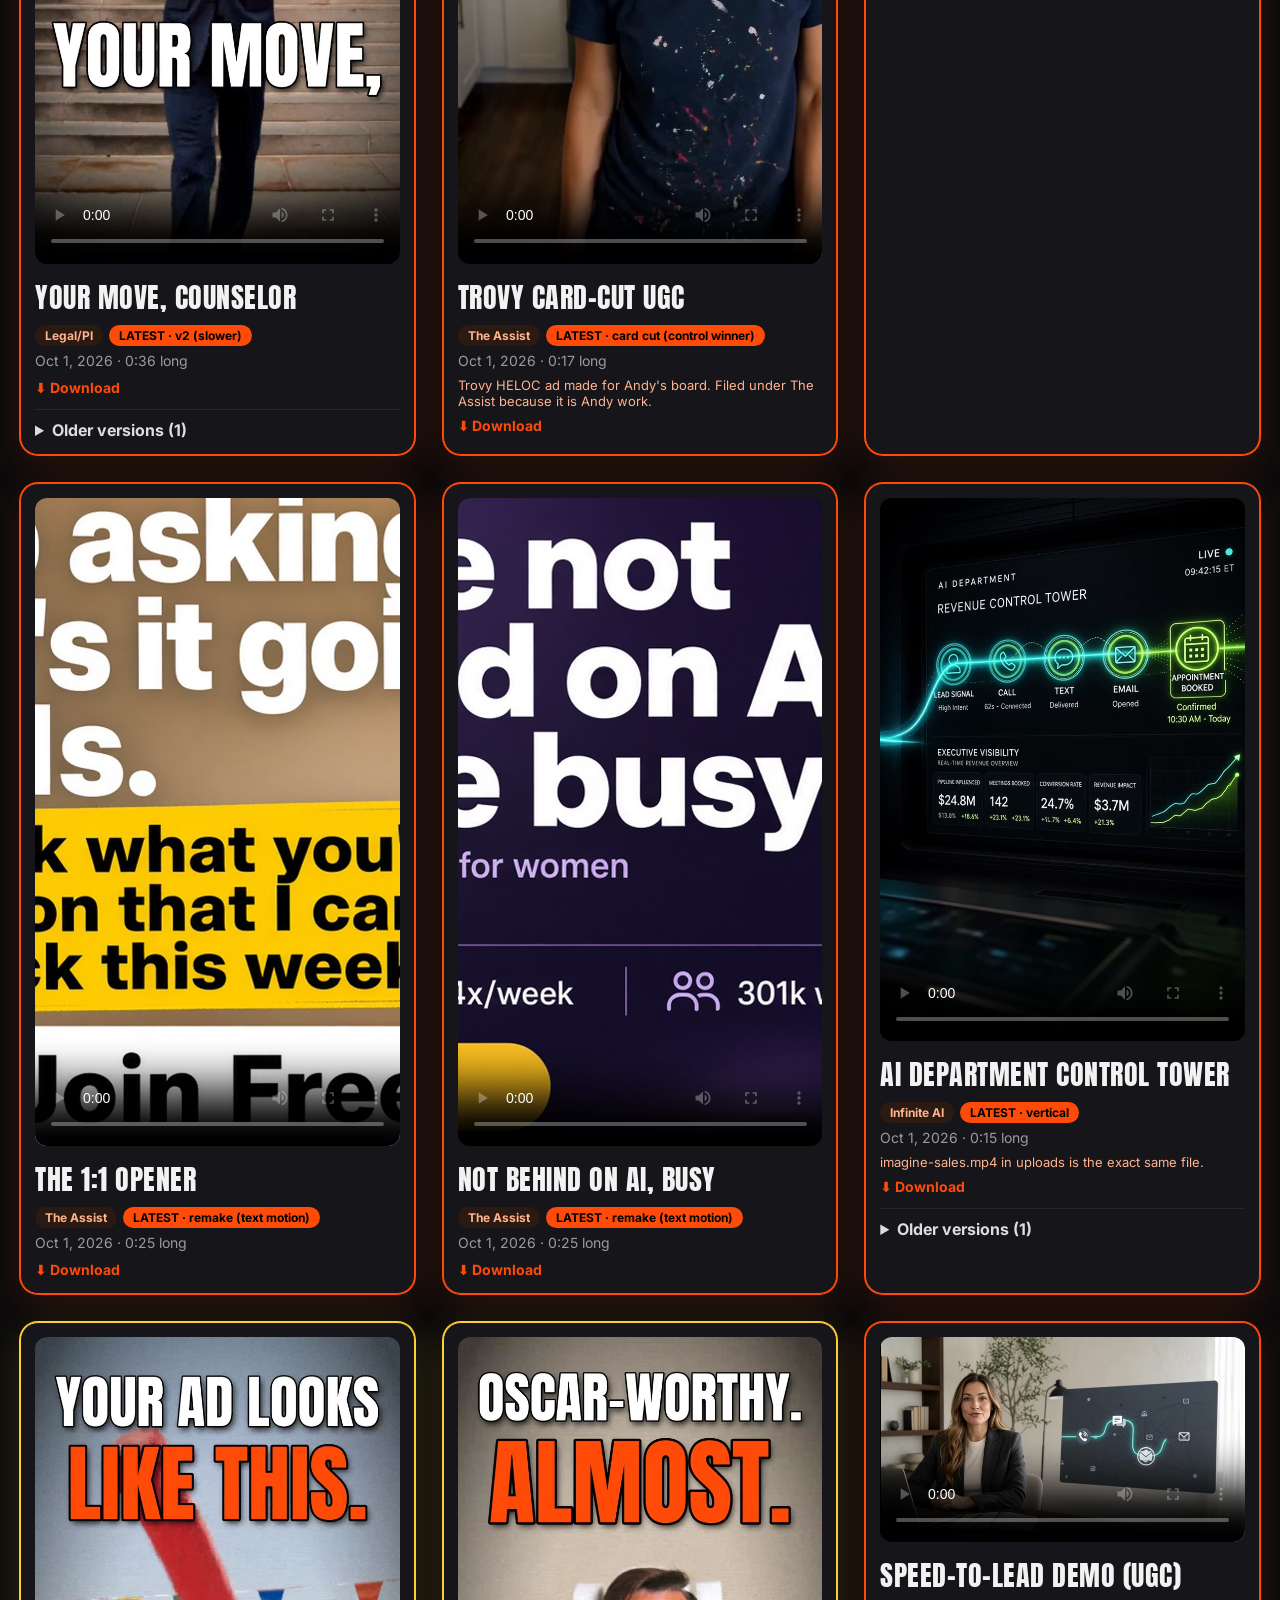
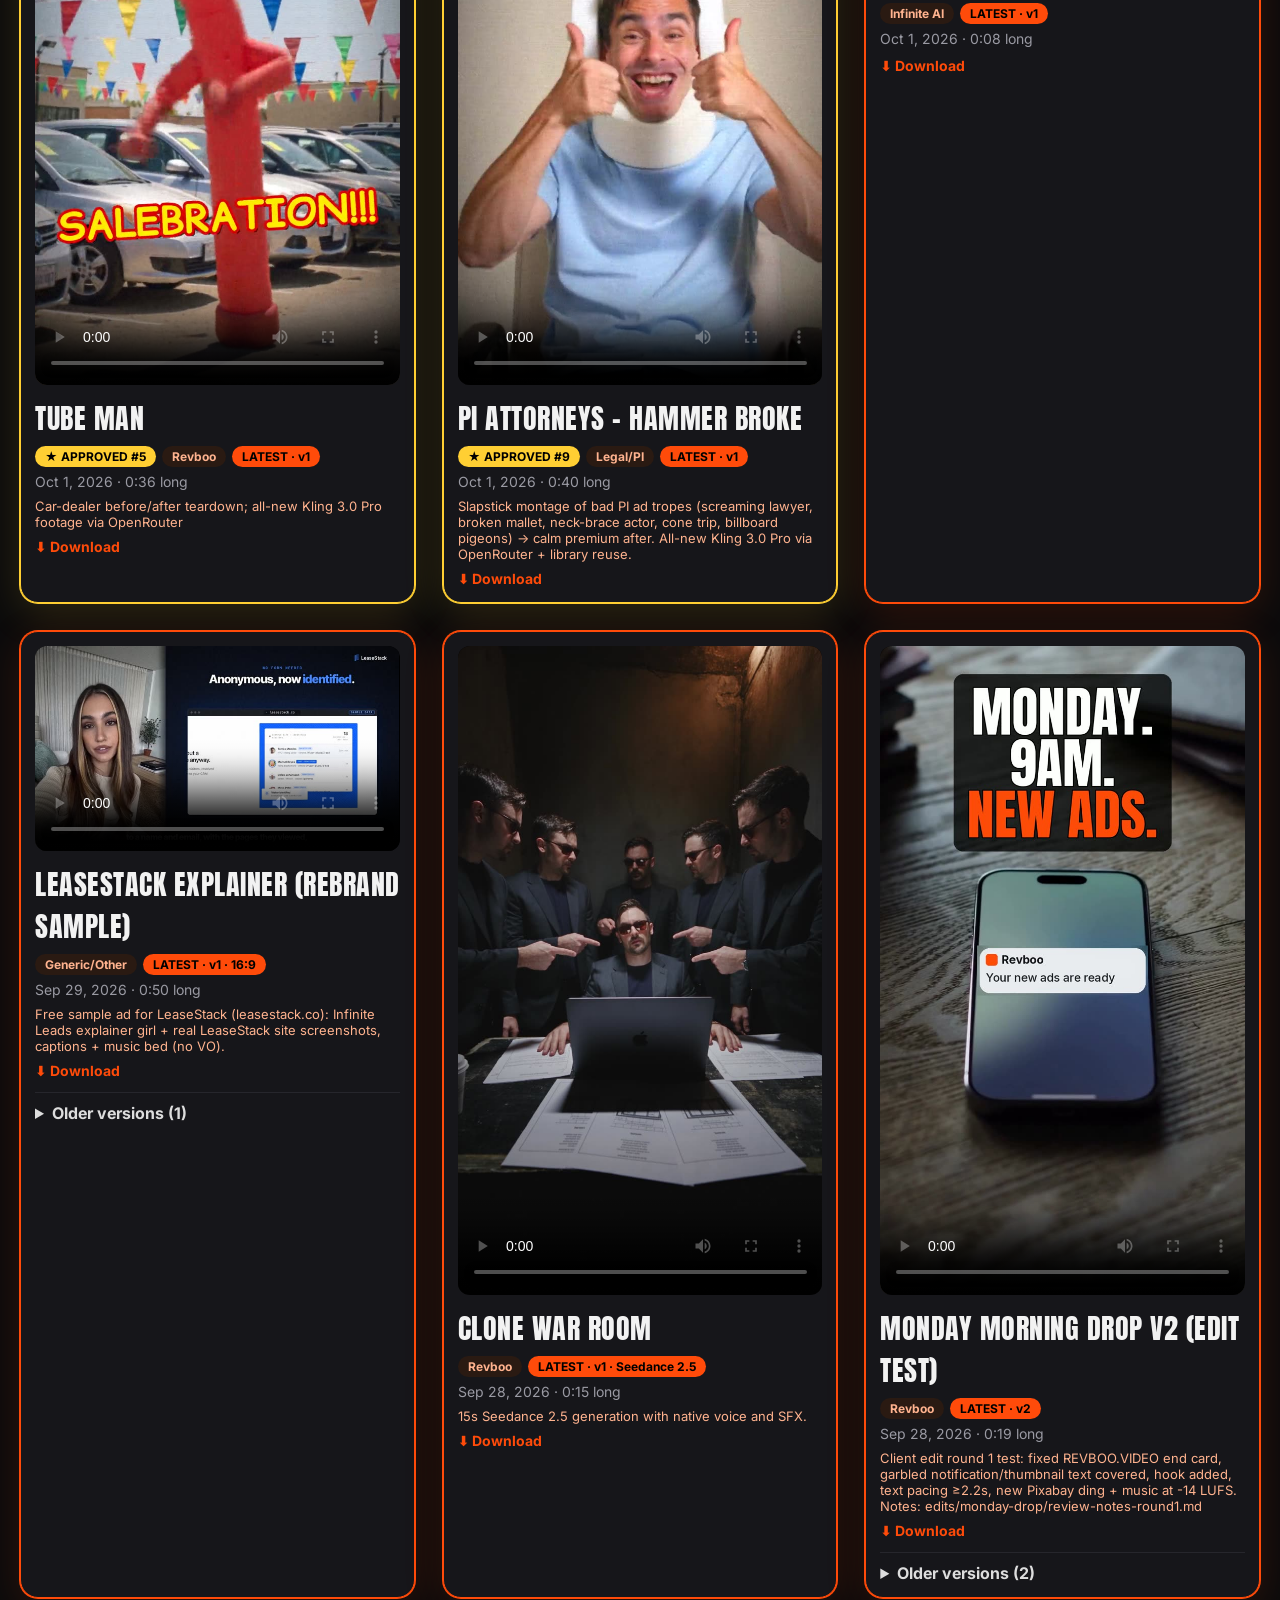
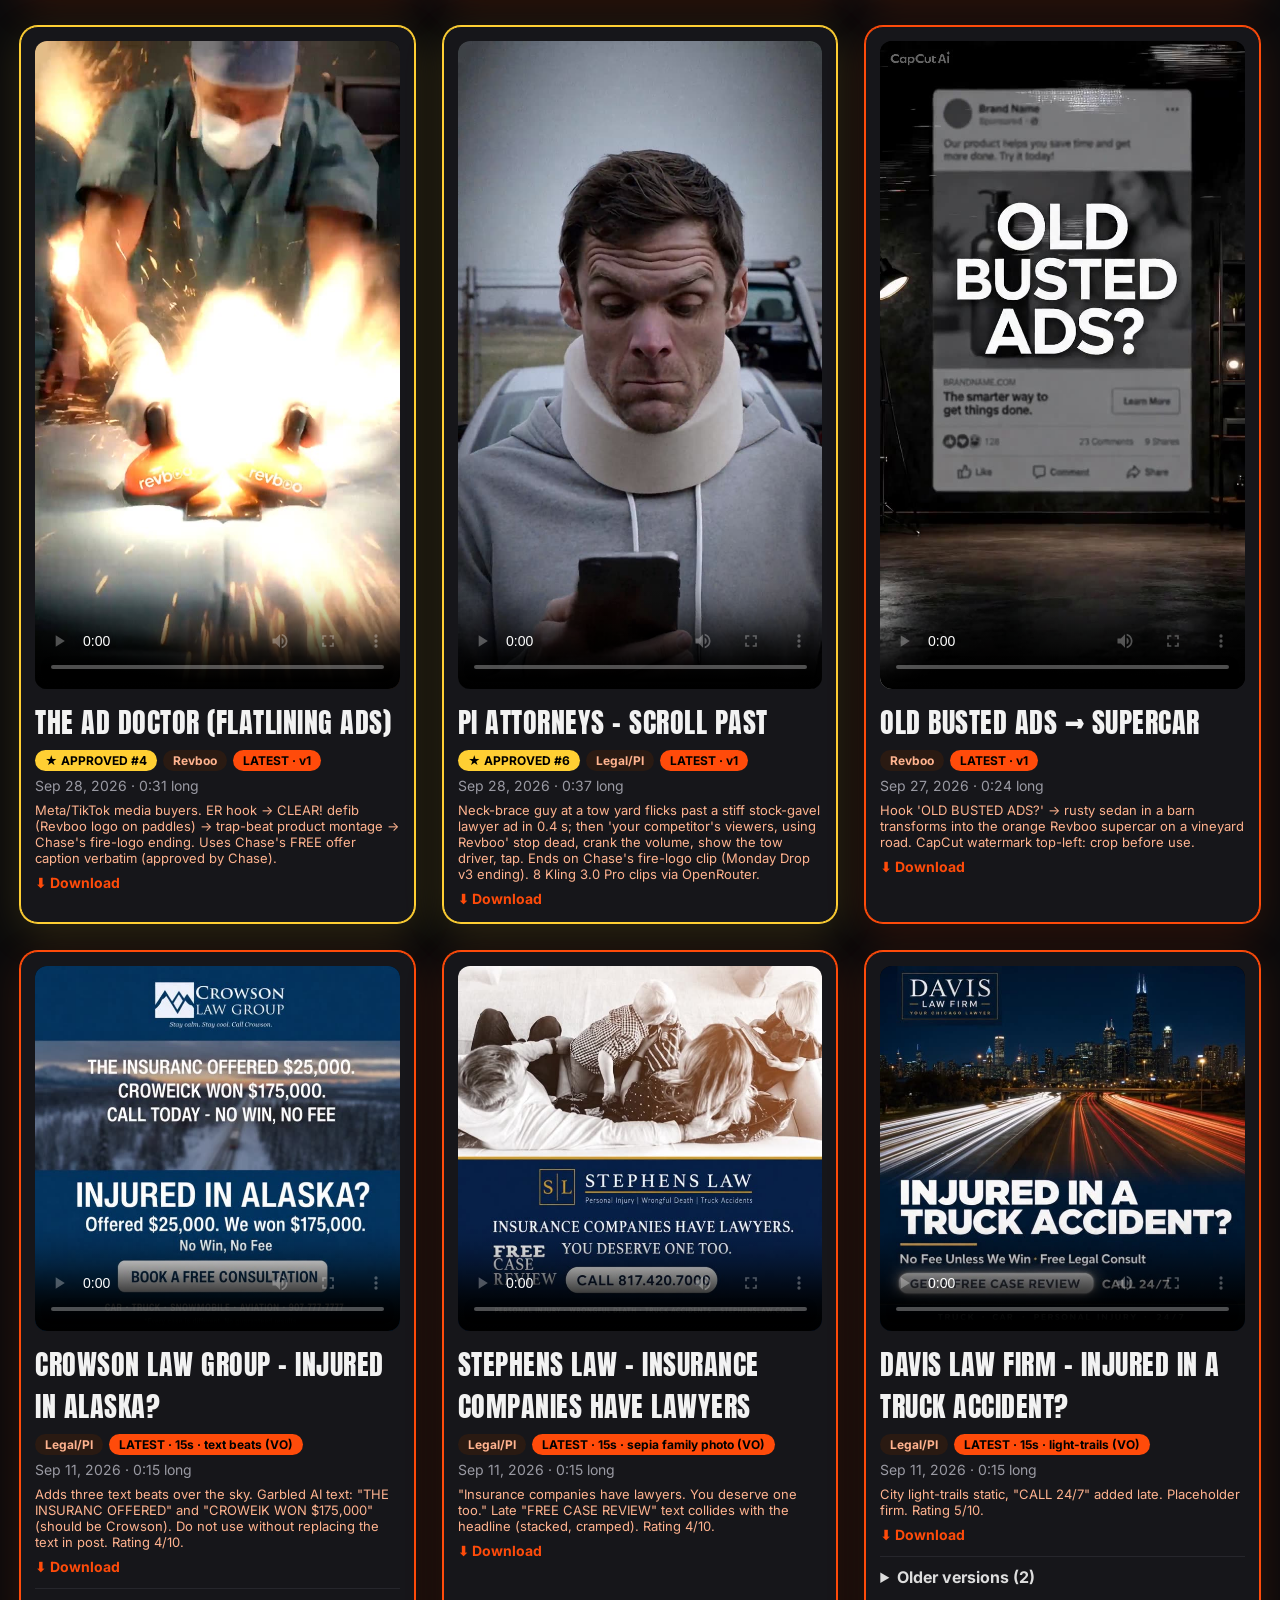
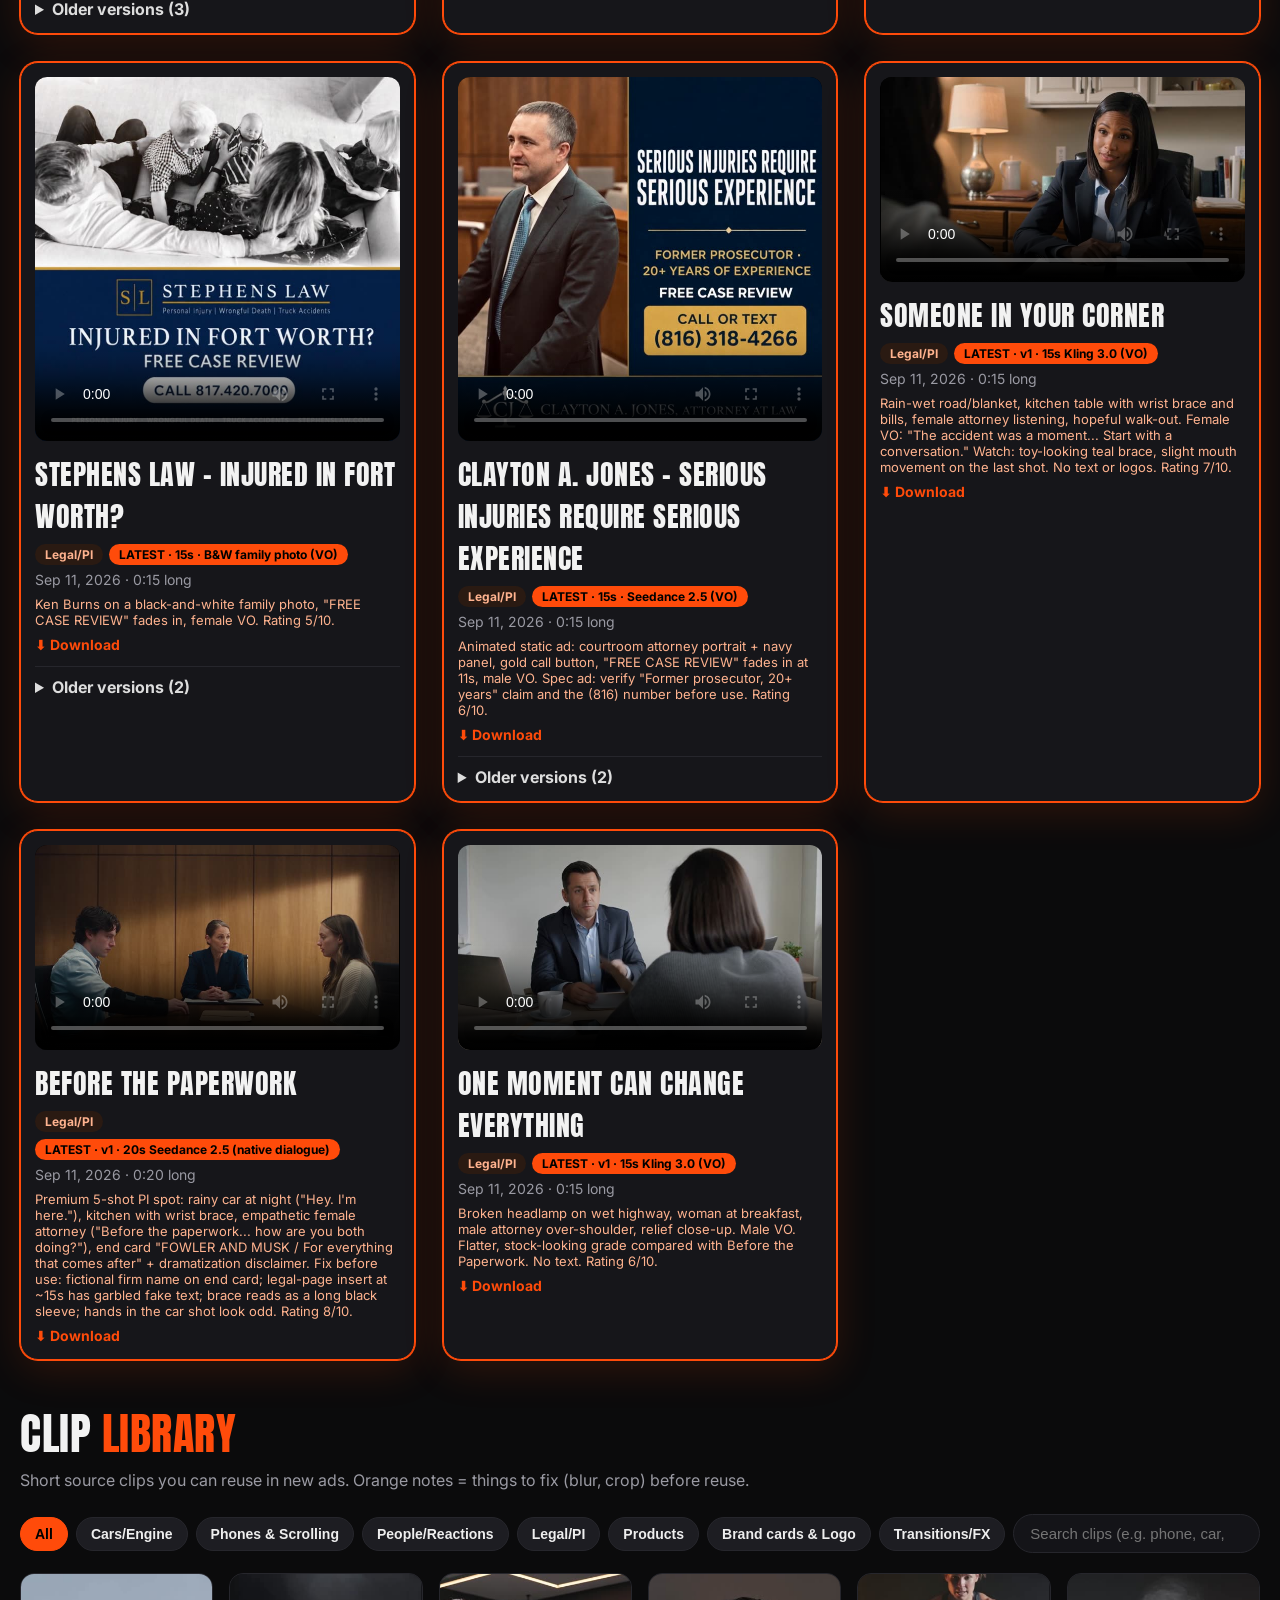
==== commit b6c38a8d: "★ Approved – Ready to Run: Chase approved all 10 Top-10 ads (Oct 4, 2026 1:33 PM MT) - catalog/regis" ====
--- a/index.html
+++ b/index.html
@@ -74,16 +74,34 @@
 .finals{background:#13240f;border:1px solid #2f5a22;border-radius:12px;padding:10px 14px;margin-top:12px;font-size:14px}.finals a{color:var(--o)}
 .covers{display:grid;grid-template-columns:repeat(auto-fill,minmax(200px,1fr));gap:18px}.covers img{width:100%;border-radius:10px;display:block;background:#000}.covers .w{color:#ffb38f;font-weight:700}
 .howto{background:var(--card);border:1px dashed var(--line);border-radius:14px;padding:16px 20px;color:#ccc;margin-top:40px;font-size:14px}
+/* approved */
+#approved{padding-top:28px}
+.apv{display:grid;grid-template-columns:repeat(auto-fill,minmax(300px,1fr));gap:24px}
+.apc{background:linear-gradient(180deg,#22160f,#16161a 40%);border:2px solid var(--o);border-radius:18px;padding:14px;position:relative;box-shadow:0 10px 40px rgba(255,75,10,.18)}
+.apc .rk{position:absolute;top:-14px;left:14px;background:var(--o);color:#000;font-family:Anton;font-size:22px;padding:2px 14px;border-radius:99px;z-index:2}
+.apc video{width:100%;background:#000;border-radius:12px;display:block;margin-top:8px;max-height:560px}
+.apc h3{font-size:26px;margin:10px 0 6px}
+.apc .files{display:flex;flex-direction:column;gap:6px;margin:8px 0;font-size:14px}
+.apc .files div{display:flex;flex-wrap:wrap;gap:8px;align-items:center}
+.apc .files button{background:#24242a;color:#fff;border:1px solid var(--line);border-radius:99px;padding:3px 10px;cursor:pointer;font-weight:700;font-size:12px}
+.apc .files button.on{background:var(--o);color:#000;border-color:var(--o)}
+.apc .cv{display:flex;gap:6px;flex-wrap:wrap;margin-top:6px}.apc .cv a{display:block}.apc .cv img{height:84px;border-radius:6px;display:block;background:#000}
+.apc .fix{font-size:13px;color:#ffd08f;background:#2a1f0e;border:1px solid #5a3f12;border-radius:8px;padding:6px 8px;margin:6px 0}
+.chip.star{background:#ffcf33;color:#000}
+.ad.approvedcard{border-color:#ffcf33;box-shadow:0 0 0 1px #ffcf33,0 10px 40px rgba(255,207,51,.15)}
 footer{color:var(--mut);text-align:center;font-size:13px;padding:30px}
 </style>
 </head>
 <body>
 <header><div class="bar"><div class="logo">REV<b>BOO</b> LIBRARY</div>
-<nav><a href="#ads">Finished Ads</a><a href="#clips">Clip Library</a><a href="#covers">Covers</a><a href="#brand" id="navBrand">Brand Assets</a><a href="https://github.com/Cryptouprise/revboo-library/blob/main/FINALS.md">FINALS ✓</a><a href="https://github.com/Cryptouprise/revboo-library/blob/main/BRAND.md">BRAND guide</a><a href="https://github.com/Cryptouprise/revboo-library/blob/main/plan/README.md">PLAN / Top 10</a></nav></div><div class="tabs" id="tabs"></div></header>
+<nav><a href="#approved" style="color:#ffcf33">★ Approved</a><a href="#ads">Finished Ads</a><a href="#clips">Clip Library</a><a href="#covers">Covers</a><a href="#brand" id="navBrand">Brand Assets</a><a href="https://github.com/Cryptouprise/revboo-library/blob/main/FINALS.md">FINALS ✓</a><a href="https://github.com/Cryptouprise/revboo-library/blob/main/BRAND.md">BRAND guide</a><a href="https://github.com/Cryptouprise/revboo-library/blob/main/plan/README.md">PLAN / Top 10</a></nav></div><div class="tabs" id="tabs"></div></header>
 <main>
 <div class="hero"><h1>Revboo <span>Video Library</span></h1>
 <p>Every finished ad and reusable clip, filed by brand. Pick a brand above, or stay on All. Press play on any ad. Hover (or tap) a clip to preview it. Newest first.</p>
-<p class="finals">✅ <b>Approved files only:</b> see <a href="https://github.com/Cryptouprise/revboo-library/blob/main/FINALS.md">FINALS.md</a> (<a href="finals.json">finals.json</a>). Everything else here is unreviewed; ask Chase before using it. Making a Revboo ad? Follow <a href="https://github.com/Cryptouprise/revboo-library/blob/main/BRAND.md">BRAND.md</a>.</p></div>
+<p class="finals">★ <b>What runs:</b> the <a href="#approved">★ Approved – Ready to Run</a> section right below (10 ads, ranked). ✅ <b>Approved files only:</b> see <a href="https://github.com/Cryptouprise/revboo-library/blob/main/FINALS.md">FINALS.md</a> (<a href="finals.json">finals.json</a>). Everything else here is unreviewed; ask Chase before using it. Making a Revboo ad? Follow <a href="https://github.com/Cryptouprise/revboo-library/blob/main/BRAND.md">BRAND.md</a>.</p></div>
+
+<section id="approved"><h2>★ Approved – <span>Ready to Run</span></h2><p class="sub">Chase approved these 10 on Oct 4, 2026 (1:33 PM MT). Run them in rank order. This list is the source of truth for what runs (<code>approved_ranking</code> in <a href="https://github.com/Cryptouprise/revboo-library/blob/main/catalog/registry.json">catalog/registry.json</a>; also <a href="https://github.com/Cryptouprise/revboo-library/blob/main/FINALS.md">FINALS.md</a>). Everything below is the full library.</p>
+<div class="apv" id="approvedGrid"></div></section>
 
 <section id="ads"><h2 id="adsTitle">Finished <span>Ads</span></h2><p class="sub">The latest version of each ad is highlighted. Older versions are tucked under it.</p>
 <div id="adsGrid"></div></section>
@@ -109,7 +127,15 @@
  'The Assist':'Andy / LeadRoller / The Assist newsletter ads (plus the Trovy UGC made for Andy).','Infinite AI':'myinfinite.ai AI sales employee videos.',
  'Solar Freedom':'breakyoursolarcontract.com ads.','Generic/Other':'Anything that doesn\u2019t belong to a brand above.'};
 const touch=matchMedia('(hover:none)').matches;
-fetch('manifest.json',{cache:'no-cache'}).then(r=>r.json()).then(m=>{
+Promise.all([fetch('manifest.json',{cache:'no-cache'}).then(r=>r.json()),
+  fetch('catalog/registry.json',{cache:'no-cache'}).then(r=>r.json()).catch(()=>({})),
+  fetch('covers.json',{cache:'no-cache'}).then(r=>r.json()).catch(()=>({covers:[]}))]).then(([m,reg,cvj])=>{
+  // ---- ★ approved (catalog/registry.json approved_ranking = source of truth)
+  const RANKS=(reg.approved_ranking||[]).slice().sort((a,b)=>a.rank-b.rank);
+  const APR={};RANKS.forEach(x=>(x.asset_ids||[]).forEach(id=>APR[id]=x.rank));
+  const REC=reg.revision_records||{};
+  const CRK={};RANKS.forEach(x=>(x.cover_ids||[]).forEach(id=>CRK[id]=x.rank));
+  const starChip=id=>APR[id]?`<span class="chip star">★ APPROVED #${APR[id]}</span>`:'';
   document.documentElement.style.setProperty('--o',m.brand?.color||'#FF4B0A');
   const brands=m.brands||['Revboo','Legal/PI','The Assist','Infinite AI','Solar Freedom','Generic/Other'];
   const finals=(m.finals||[]).map(f=>({...f,brand:f.brand||'Generic/Other'}));
@@ -119,15 +145,15 @@
   const cur=()=>{const h=decodeURIComponent((location.hash.match(/brand=([^&]+)/)||[])[1]||'All');return h==='All'||brands.includes(h)?h:'All'};
   function drawTabs(b){tabsEl.innerHTML=['All',...brands].map(x=>`<a href="#brand=${encodeURIComponent(x)}" class="${x===b?'on':''} ${count(x)?'':'zero'}">${esc(x)}<small>${count(x)}</small></a>`).join('')}
   const adCard=(g,showBrand)=>{const f=g[0],old=g.slice(1);return `
-   <div class="ad latest"><video style="${f.width?`aspect-ratio:${f.width}/${f.height}`:''}" controls playsinline preload="metadata" poster="${esc(f.poster)}" src="${esc(f.video)}"></video>
+   <div class="ad latest${APR[f.id]?' approvedcard':''}"><video style="${f.width?`aspect-ratio:${f.width}/${f.height}`:''}" controls playsinline preload="metadata" poster="${esc(f.poster)}" src="${esc(f.video)}"></video>
     <h3>${esc(f.title)}</h3>
-    <div>${showBrand?`<span class="chip bchip">${esc(f.brand)}</span>`:''}<span class="chip o">LATEST · ${esc(f.version)}</span>${f.status==='rejected'?'<span class="chip red">REJECTED</span>':''}</div>
+    <div>${starChip(f.id)}${showBrand?`<span class="chip bchip">${esc(f.brand)}</span>`:''}<span class="chip o">LATEST · ${esc(f.version)}</span>${f.status==='rejected'?'<span class="chip red">REJECTED</span>':''}</div>
     <div class="meta">${esc(f.date)} · ${fmt(f.duration)} long</div>
     ${f.note?`<div class="note">${esc(f.note)}</div>`:''}
     <a class="dl" href="${esc(f.video)}" download>⬇ Download</a>
     ${old.length?`<details><summary>Older versions (${old.length})</summary><div class="older">${old.map(o=>`
       <div class="o-item"><video style="${o.width?`aspect-ratio:${o.width}/${o.height}`:''}" controls playsinline preload="none" poster="${esc(o.poster)}" src="${esc(o.video)}"></video>
-      <div><span class="chip${o.status==='rejected'?' red':''}">${esc(o.version)}</span>${o.status==='rejected'?'<span class="chip red">REJECTED</span>':''}<br>${esc(o.date)} · ${fmt(o.duration)}<br>${o.note?esc(o.note)+'<br>':''}<a class="dl" href="${esc(o.video)}" download>⬇ Download</a></div></div>`).join('')}</div></details>`:''}
+      <div>${starChip(o.id)}<span class="chip${o.status==='rejected'?' red':''}">${esc(o.version)}</span>${o.status==='rejected'?'<span class="chip red">REJECTED</span>':''}<br>${esc(o.date)} · ${fmt(o.duration)}<br>${o.note?esc(o.note)+'<br>':''}<a class="dl" href="${esc(o.video)}" download>⬇ Download</a></div></div>`).join('')}</div></details>`:''}
    </div>`};
   const groupsOf=list=>{const g={};list.forEach(f=>(g[f.brand+'|'+(f.group||f.title)]??=[]).push(f));return Object.values(g).map(x=>x.sort(byNew)).sort((a,b)=>byNew(a[0],b[0]))};
   function drawAds(b){
@@ -139,6 +165,21 @@
     const cats=[...new Set(list.slice().sort(byNew).map(f=>f.category||'Ads'))];
     el.innerHTML=`<p class="brandnote">${esc(BRAND_NOTES[b]||'')}</p>`+cats.map(c=>`<h3 class="cat">${esc(c)}</h3><div class="ads">${groupsOf(list.filter(f=>(f.category||'Ads')===c)).map(g=>adCard(g,false)).join('')}</div>`).join('');
   }
+  // ---- ★ approved section
+  {const FM={};finals.forEach(f=>FM[f.id]=f);const CV={};(cvj.covers||[]).forEach(c=>CV[c.id]=c);
+   const ar=f=>f.width&&f.height?({'1080x1920':'9:16','720x1280':'9:16','1080x1350':'4:5'}[f.width+'x'+f.height]||f.width+'x'+f.height):'';
+   const master=id=>{const u=(REC[id]||{}).master_reference||'';return /-MASTER\.mp4$/.test(u)?u:''};
+   const ag=document.getElementById('approvedGrid');
+   ag.innerHTML=RANKS.length?RANKS.map(x=>{const fs=(x.asset_ids||[]).map(id=>FM[id]).filter(Boolean);const f=fs[0];if(!f)return '';
+    return `<div class="apc" id="approved-${x.rank}"><span class="rk">★ #${x.rank}</span>
+     <video data-r="${x.rank}" controls playsinline preload="metadata" style="aspect-ratio:${f.width}/${f.height}" poster="${esc(f.poster)}" src="${esc(f.video)}"></video>
+     <h3>${esc(x.title)}</h3><div><span class="chip star">★ APPROVED</span><span class="chip bchip">${esc(f.brand)}</span><span class="chip">${esc(x.concept_id)}</span></div>
+     ${x.fix_in_progress?`<div class="fix">🛠 ${esc(x.note)}</div>`:''}
+     <div class="files">${fs.map((g,i)=>`<div><button class="${i?'':'on'}" data-r="${x.rank}" data-v="${esc(g.video)}" data-p="${esc(g.poster)}" data-a="${g.width}/${g.height}">▶ ${esc(ar(g))}${g.id.includes('hookcover')?' hook-cover test':''}</button><code style="font-size:12px">${esc(g.id)}</code> · ${fmt(g.duration)} · <a class="dl" href="${esc(g.video)}" download>⬇ Web</a>${master(g.id)?` · <a class="dl" href="${esc(master(g.id))}" download>⬇ Master</a>`:''}</div>`).join('')}</div>
+     ${(x.cover_ids||[]).length?`<div class="meta" style="margin:6px 0 0">Covers${(x.cover_ids||[]).some(c=>CV[c]&&CV[c].status!=='approved')?' (pending Chase OK)':''}:</div><div class="cv">${x.cover_ids.map(c=>CV[c]).filter(Boolean).map(c=>`<a href="${esc(c.file)}" target="_blank" rel="noopener" title="${esc(c.line)} · ${esc(c.aspect)}"><img loading="lazy" src="${esc(c.file)}" alt="${esc(c.line)}"></a>`).join('')}</div>`:`<div class="meta" style="margin-top:6px">Cover: video poster (no custom cover yet). <a href="${esc(f.poster)}" target="_blank" rel="noopener">poster</a></div>`}
+    </div>`}).join(''):'<p class="empty">No approved list found.</p>';
+   ag.querySelectorAll('.files button').forEach(b=>b.onclick=()=>{const v=ag.querySelector(`video[data-r="${b.dataset.r}"]`);v.poster=b.dataset.p;v.src=b.dataset.v;v.style.aspectRatio=b.dataset.a;
+     b.closest('.files').querySelectorAll('button').forEach(x=>x.classList.toggle('on',x===b));v.play().catch(()=>{})});}
   // ---- clips
   let cat='All',q='',brandNow='All';
   const order=['All','Cars/Engine','Phones & Scrolling','People/Reactions','Legal/PI','Products','Brand cards & Logo','Transitions/FX'];
@@ -174,8 +215,8 @@
    `<div class="bcard"><div class="swatch"></div><h3>Revboo Orange</h3><div class="anton" style="font-size:32px;color:var(--o)">${esc(m.brand?.color||'#FF4B0A')}</div><p class="meta">Use for the punchline word and highlights. Everything else: white on black.</p></div>
     <div class="bcard"><div class="fontdemo">SEND US YOUR <span style="color:var(--o)">WORST AD.</span></div><h3>Font: Anton</h3><p class="meta">Free on Google Fonts. All caps, white line + orange punchline, black outline.</p><a class="dl" href="https://fonts.google.com/specimen/Anton" target="_blank" rel="noopener">Get Anton ↗</a></div>
     <div class="bcard"><div class="fontdemo" style="font-size:44px">REVBOO<span style="color:var(--o)">.VIDEO</span></div><h3>Brand name</h3><p class="meta">Always exactly "Revboo" and "revboo.video".</p></div>`;
-  fetch('covers.json',{cache:'no-cache'}).then(r=>r.json()).then(c=>{document.getElementById('coverGrid').innerHTML=(c.covers||[]).filter(x=>x.status==='approved').map(x=>`<div class="bcard"><a href="${esc(x.file)}" target="_blank" rel="noopener"><img loading="lazy" src="${esc(x.file)}" alt="${esc(x.line)}"></a>
-     <h3>${esc(x.line)}</h3><div class="meta">${esc(x.aspect)} · ${esc(x.size)} · ${esc(x.made_by)} · for ${esc(x.for)}</div><div class="${x.warning?'w':'note'}">${x.warning?'⚠ ':''}${esc(x.note)}</div><a class="dl" href="${esc(x.file)}" download>⬇ Download</a></div>`).join('')}).catch(()=>{});
+  Promise.resolve(cvj).then(c=>{document.getElementById('coverGrid').innerHTML=(c.covers||[]).filter(x=>x.status==='approved').map(x=>`<div class="bcard"><a href="${esc(x.file)}" target="_blank" rel="noopener"><img loading="lazy" src="${esc(x.file)}" alt="${esc(x.line)}"></a>
+     ${CRK[x.id]?`<span class="chip star">★ APPROVED #${CRK[x.id]}</span>`:''}<h3>${esc(x.line)}</h3><div class="meta">${esc(x.aspect)} · ${esc(x.size)} · ${esc(x.made_by)} · for ${esc(x.for)}</div><div class="${x.warning?'w':'note'}">${x.warning?'⚠ ':''}${esc(x.note)}</div><a class="dl" href="${esc(x.file)}" download>⬇ Download</a></div>`).join('')}).catch(()=>{});
   function route(){const b=cur();brandNow=b;drawTabs(b);drawAds(b);drawFilters();drawClips();
     const show=b==='All'||b==='Revboo';document.getElementById('brand').hidden=!show;document.getElementById('covers').hidden=!show;document.getElementById('navBrand').hidden=!show;
     document.title=(b==='All'?'':b+' · ')+'Revboo Video Library'}
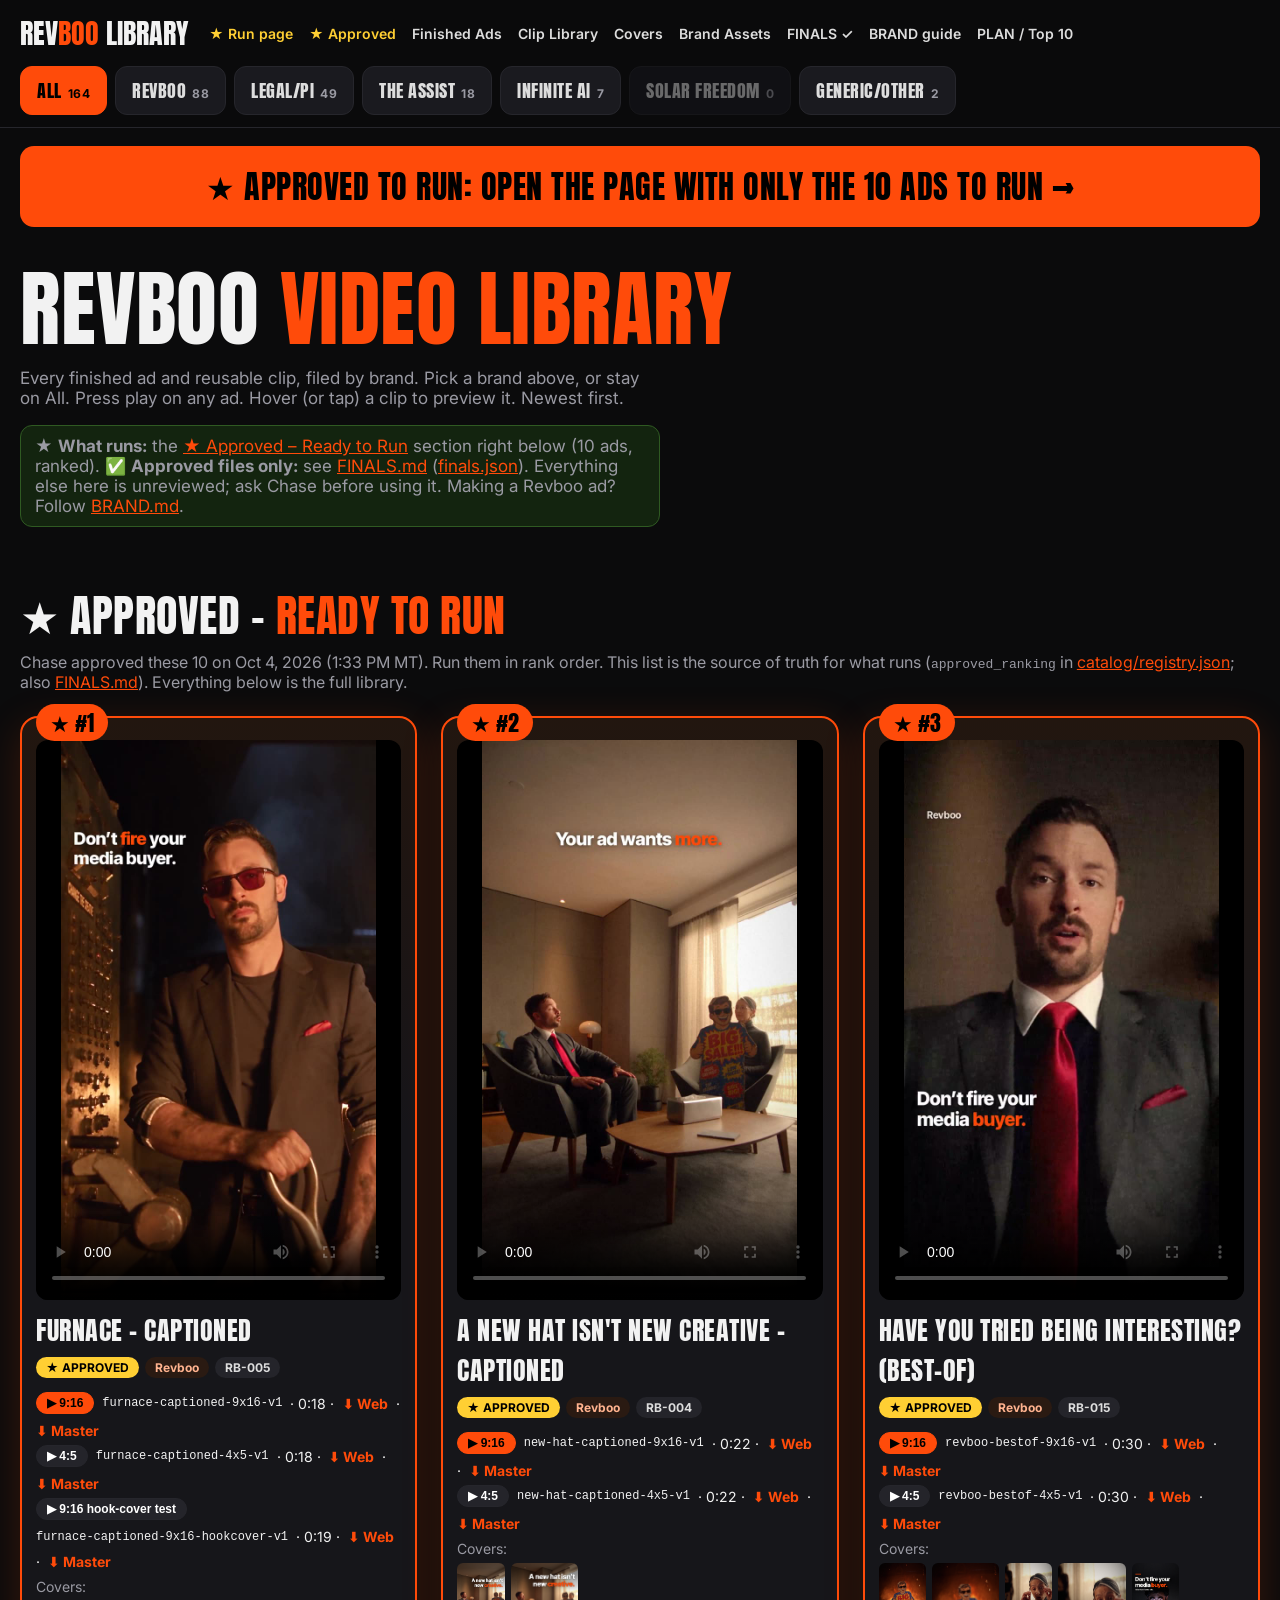
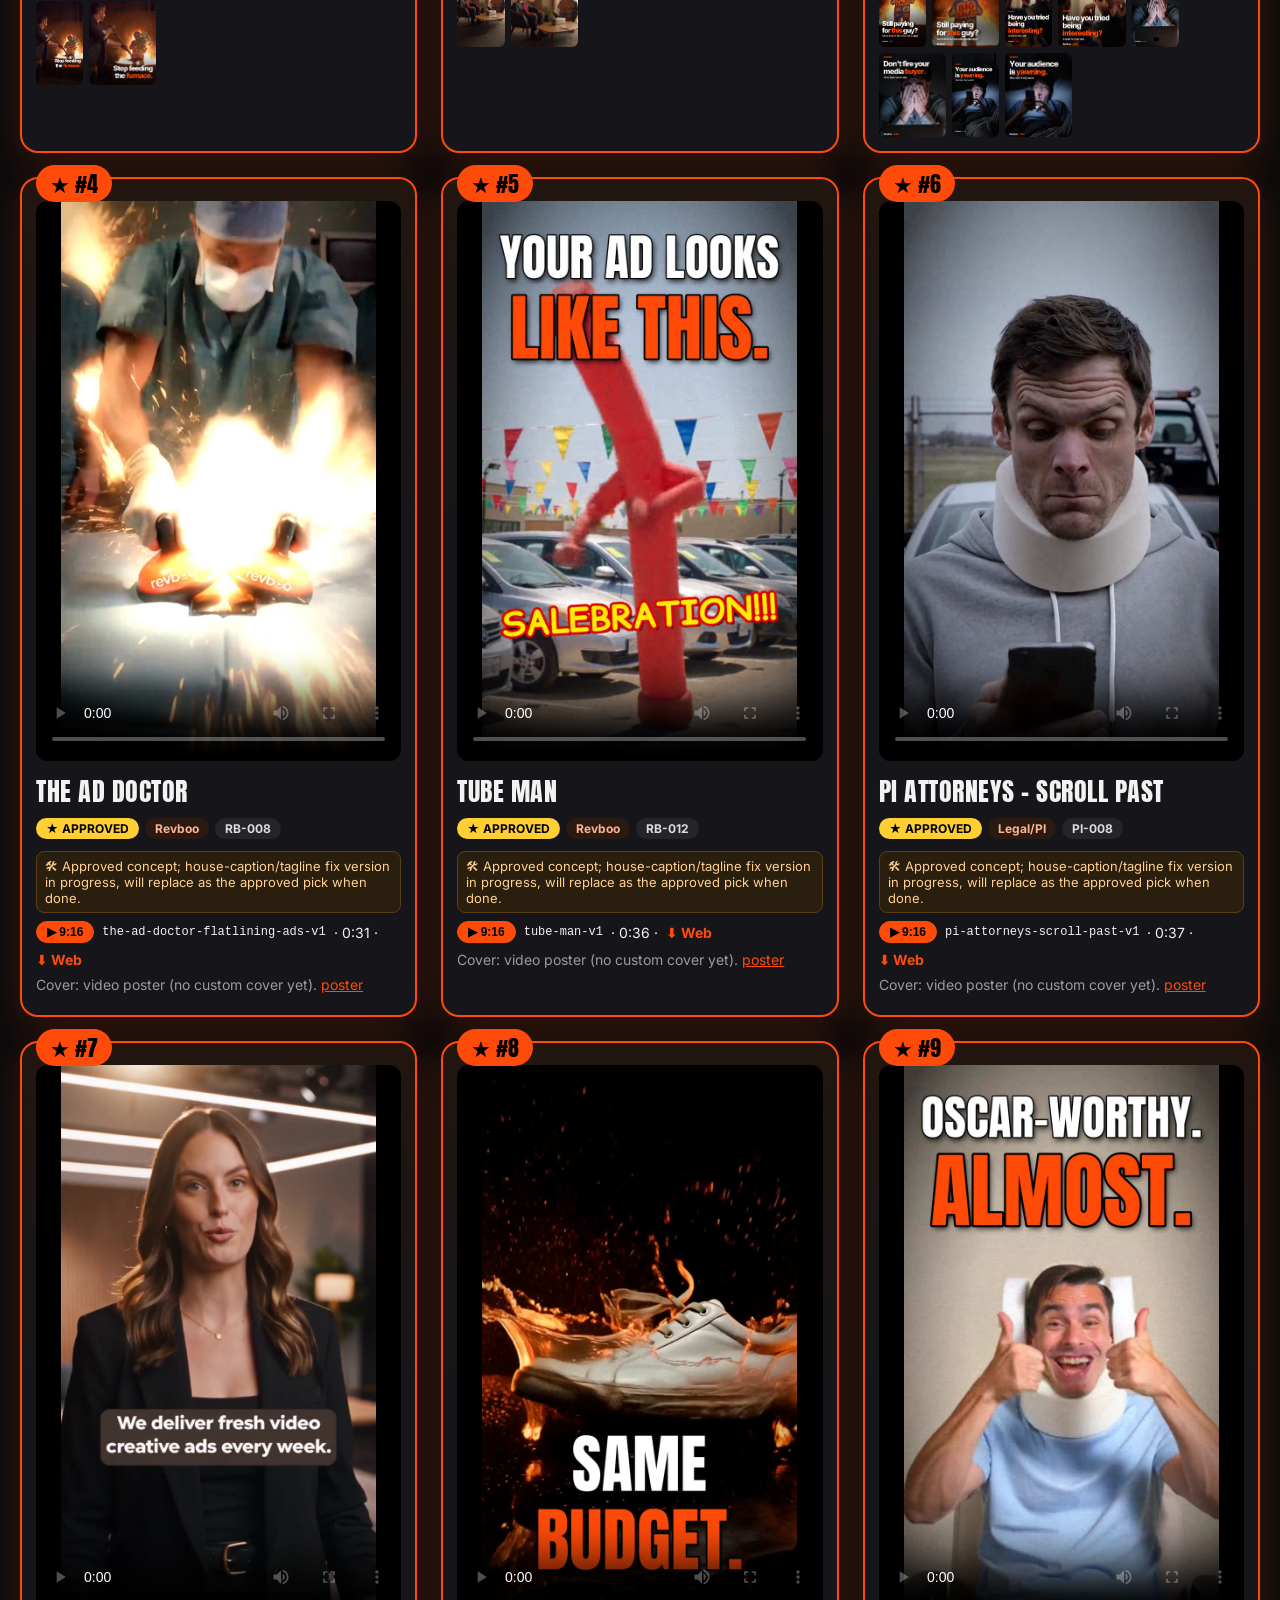
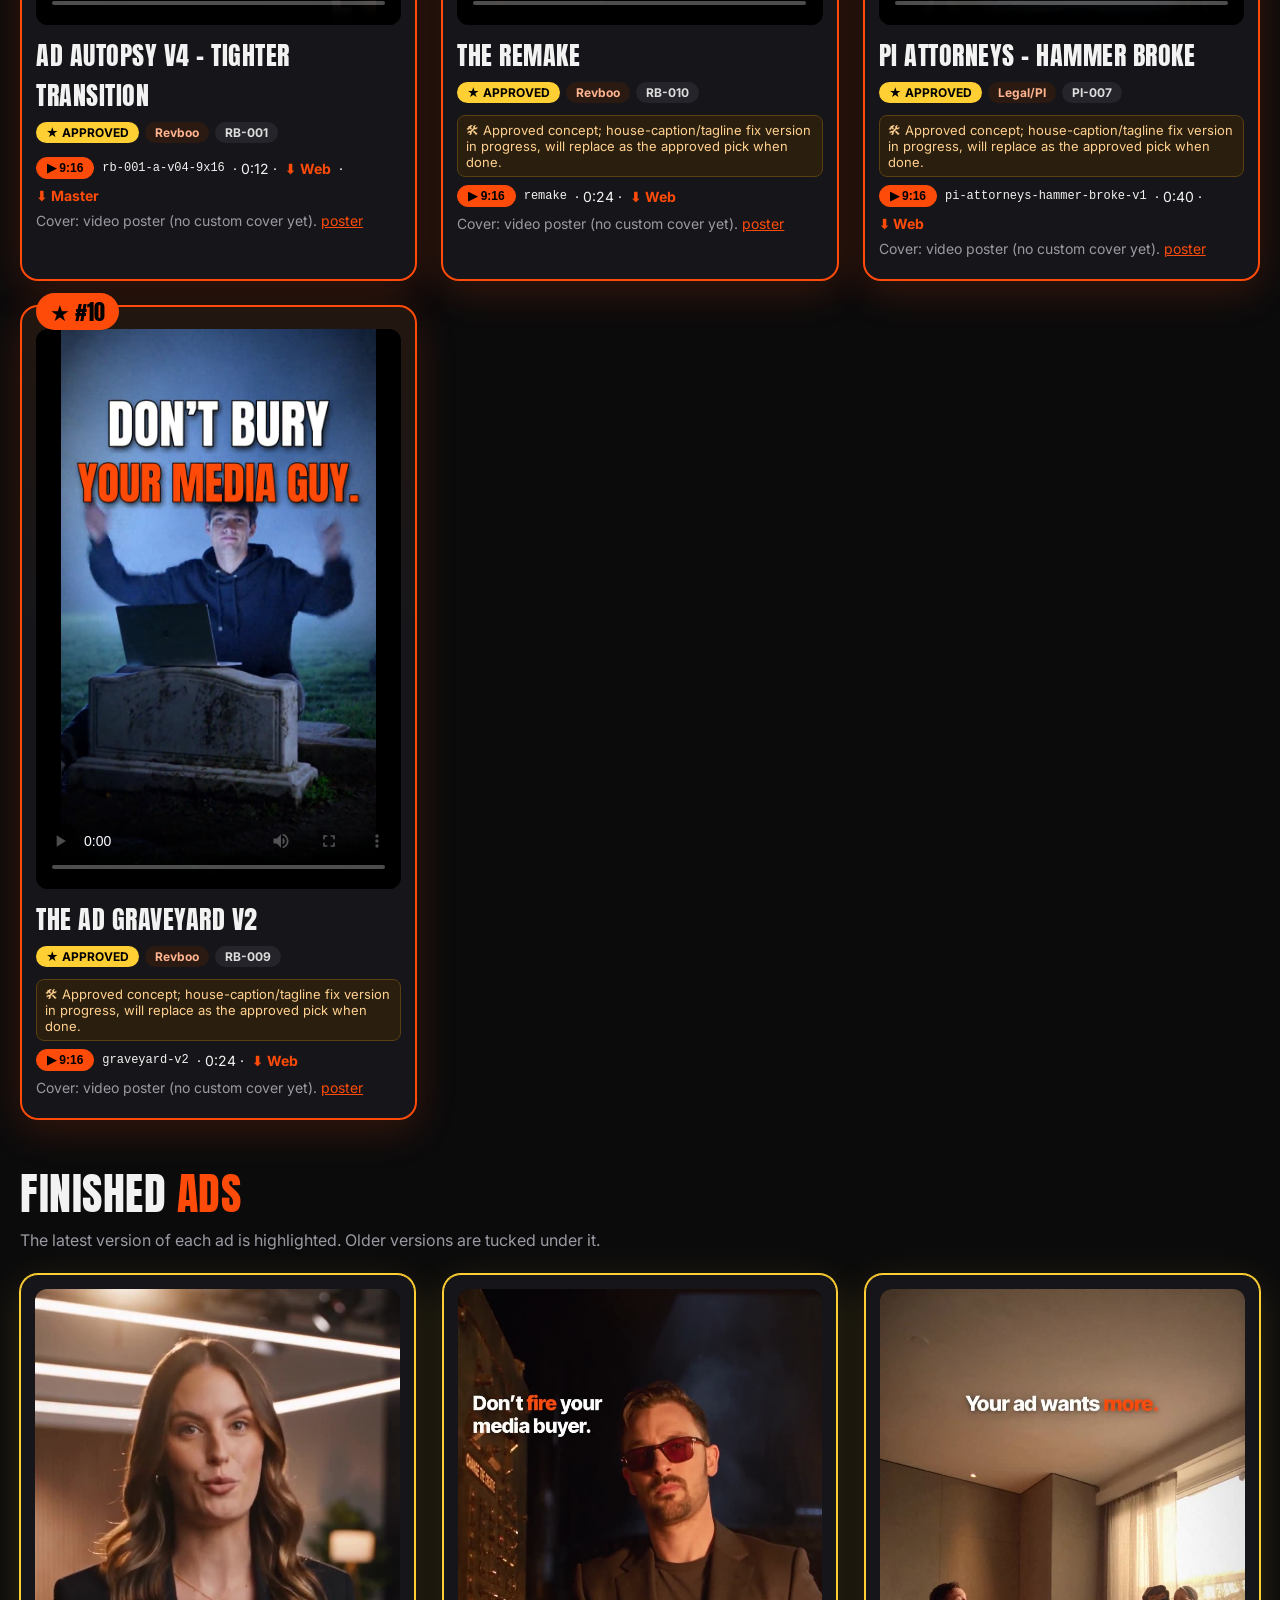
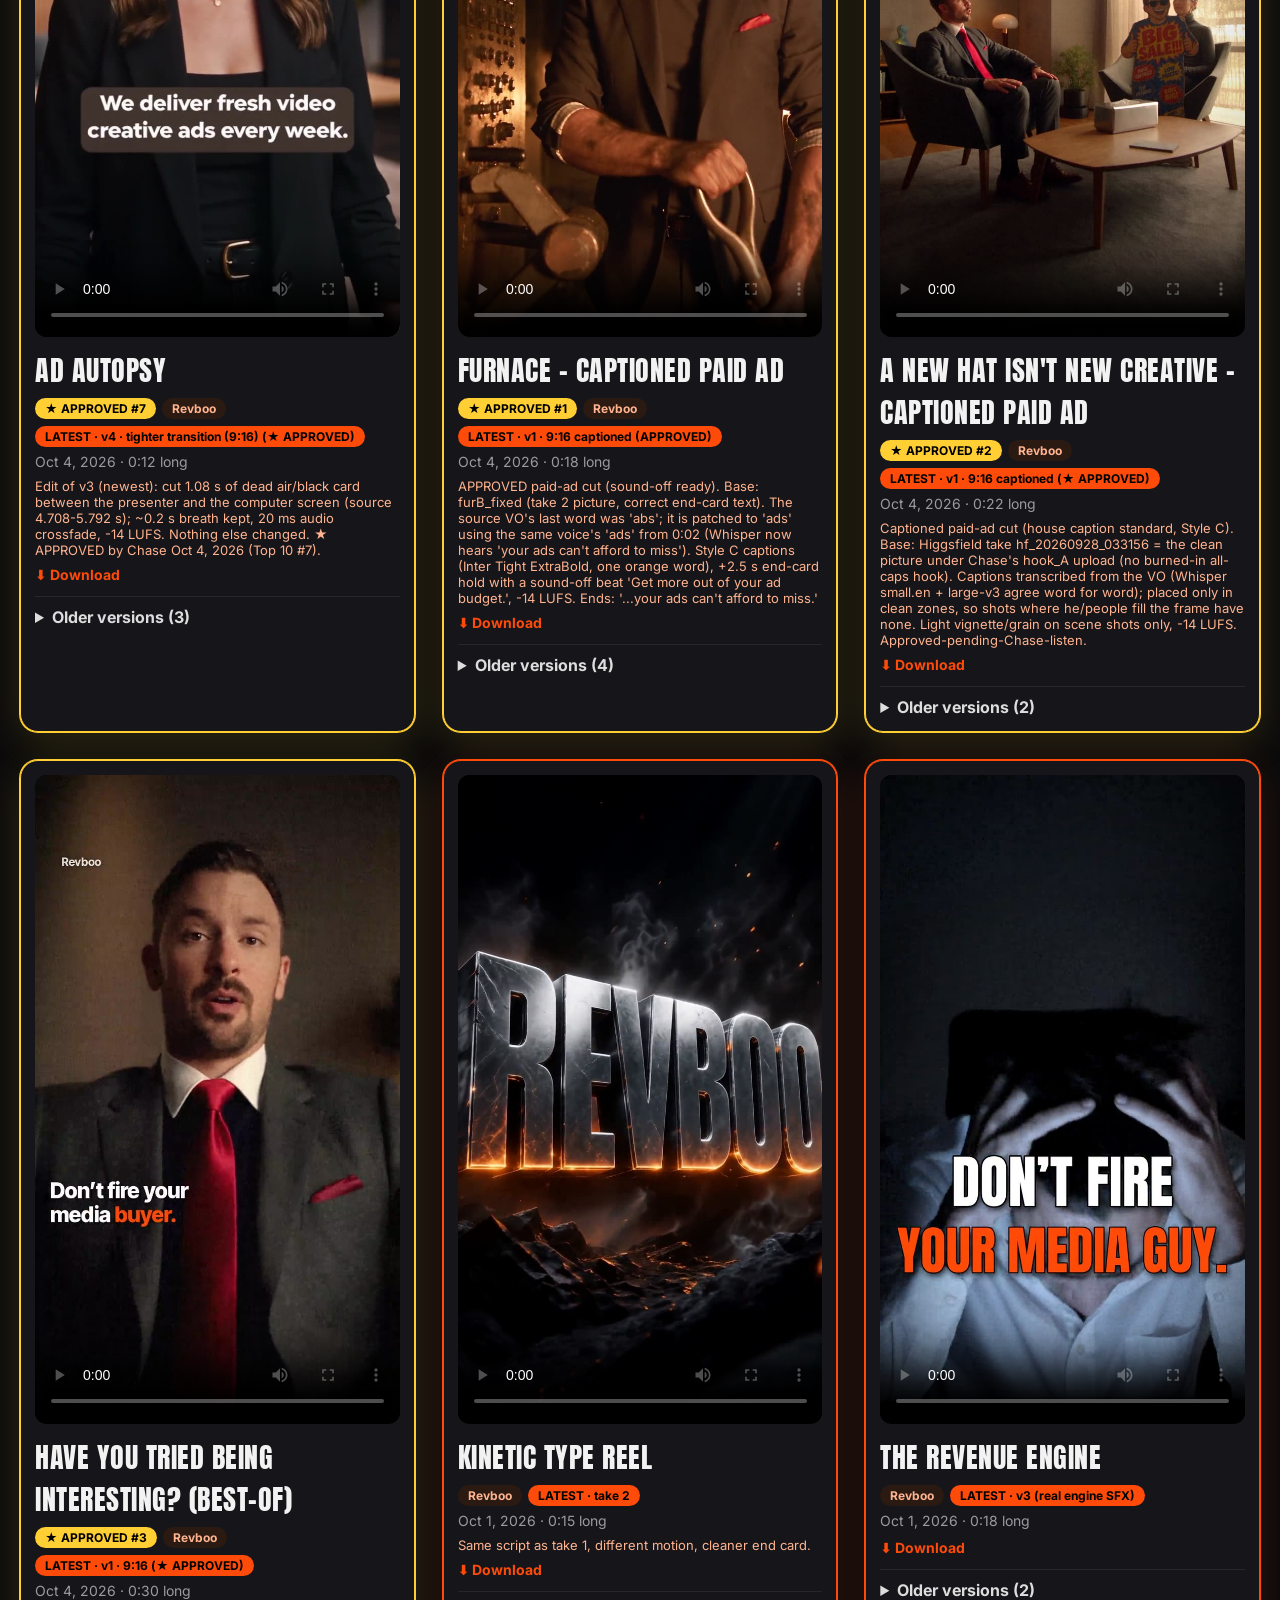
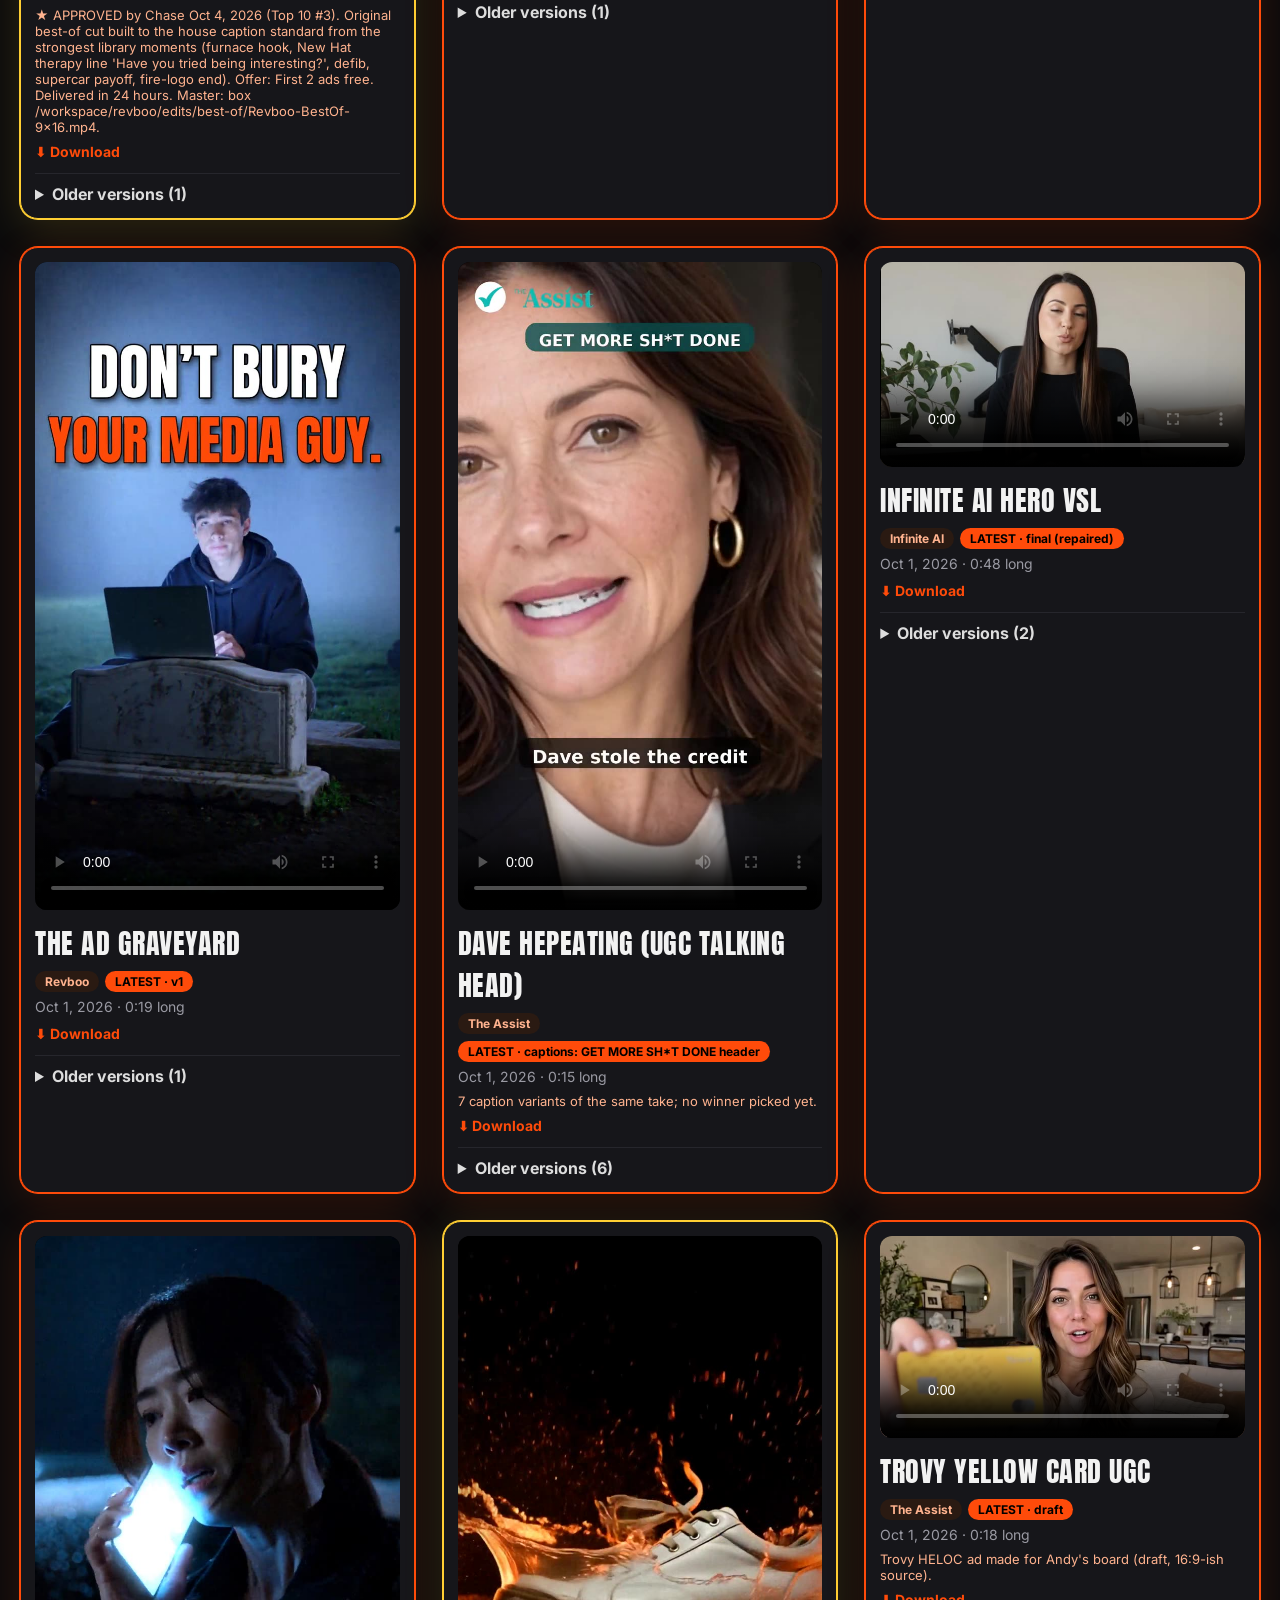
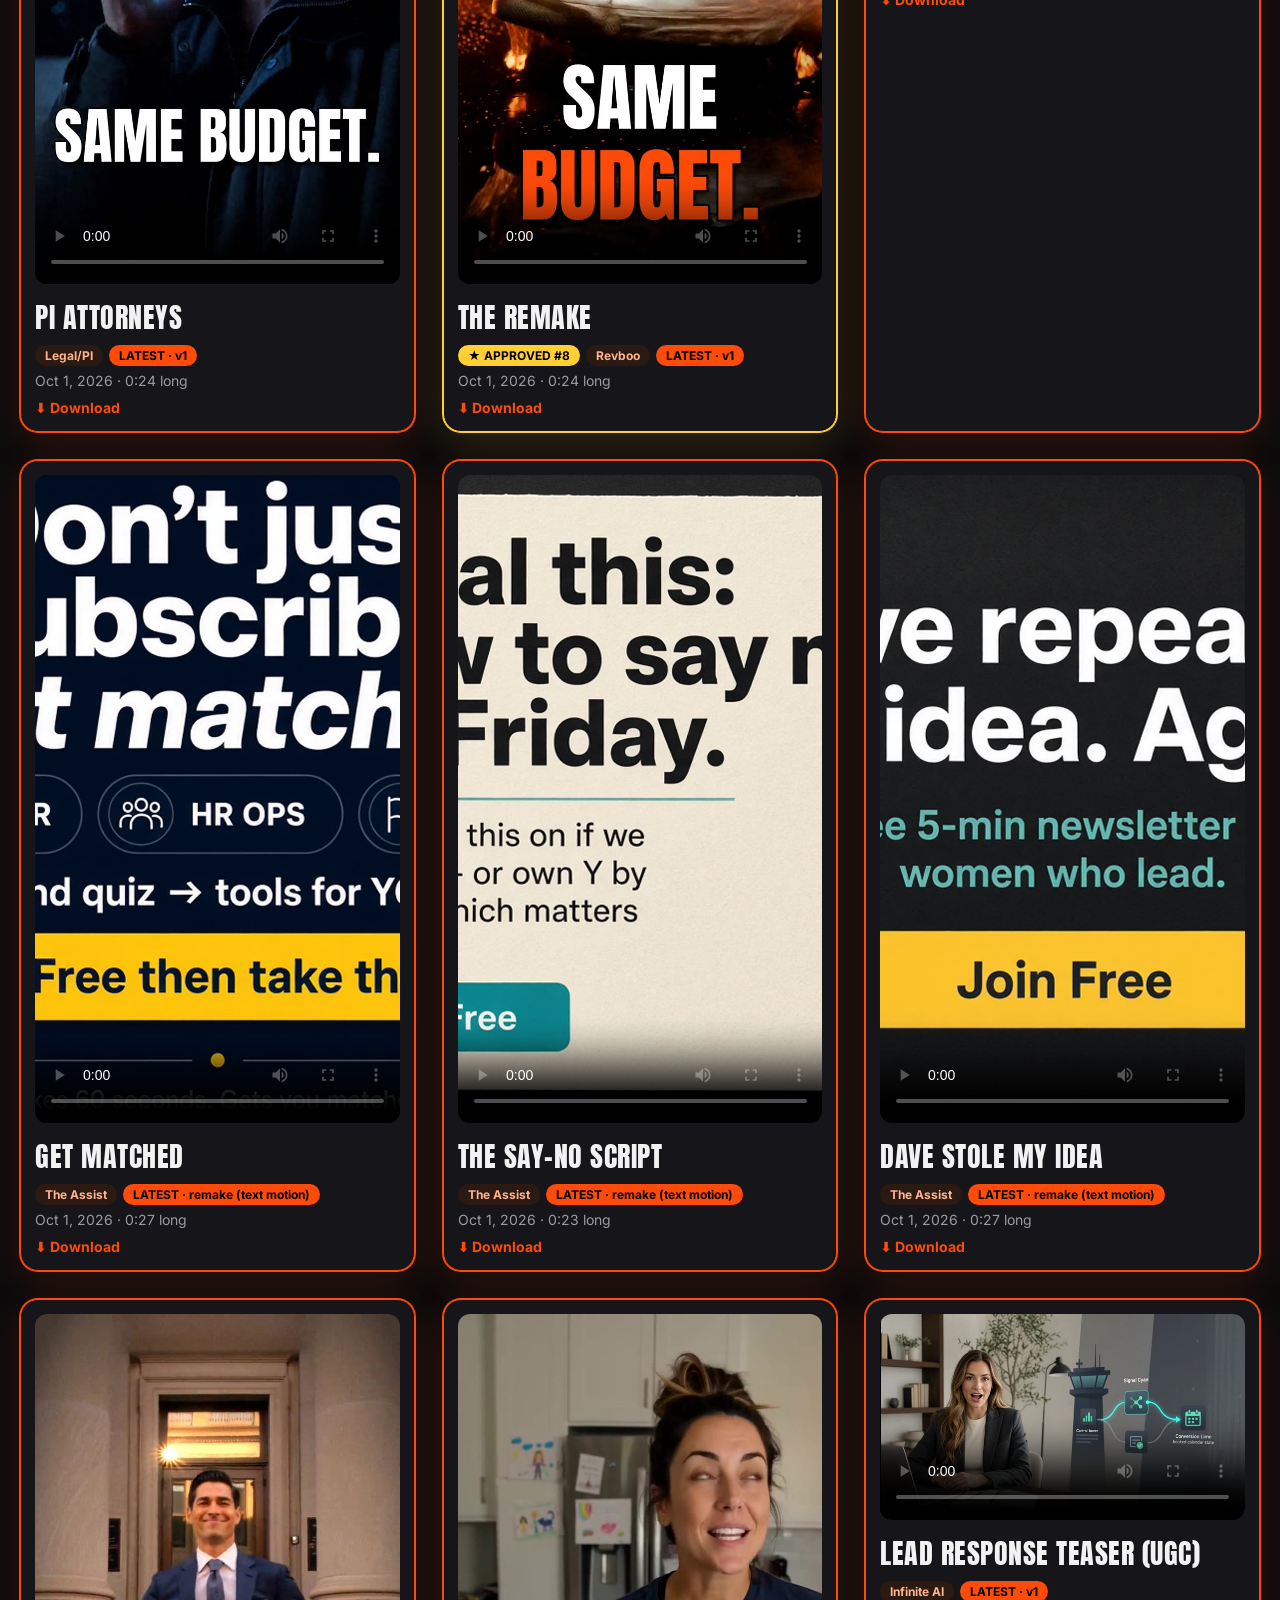
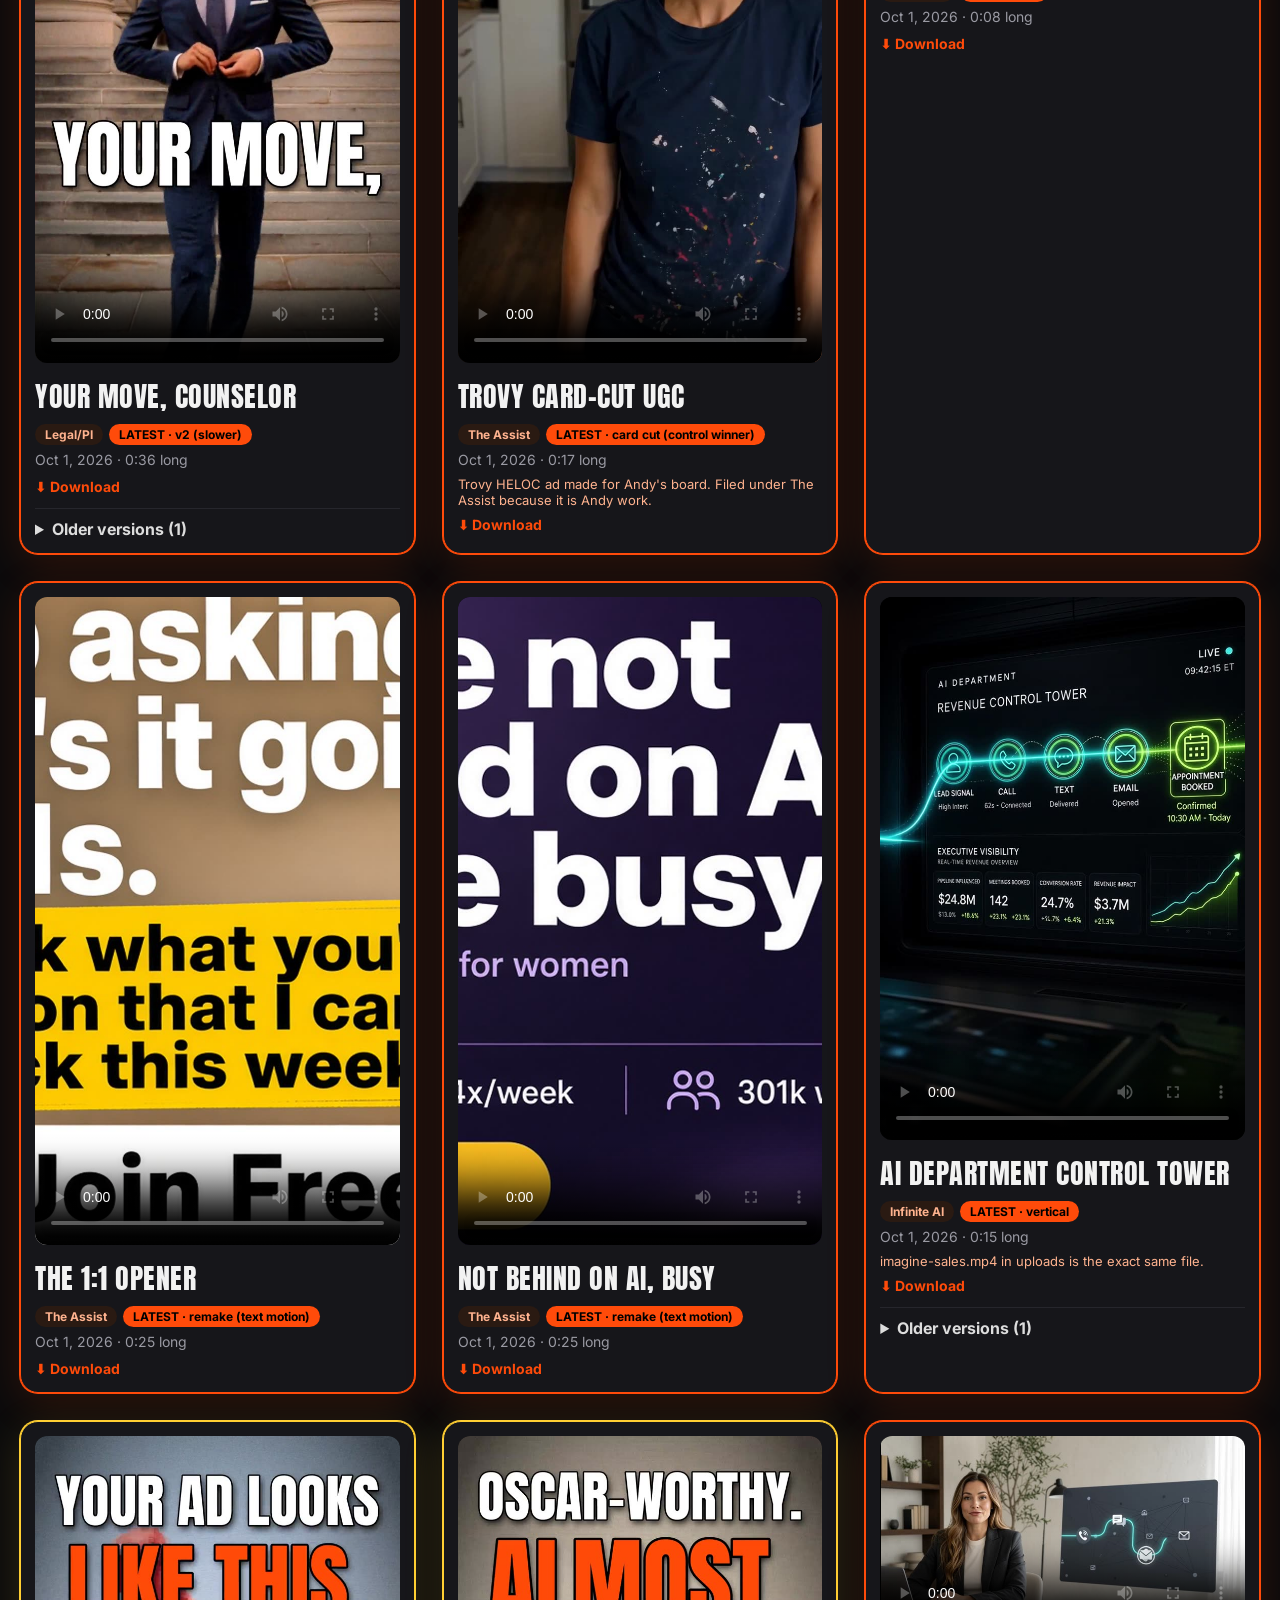
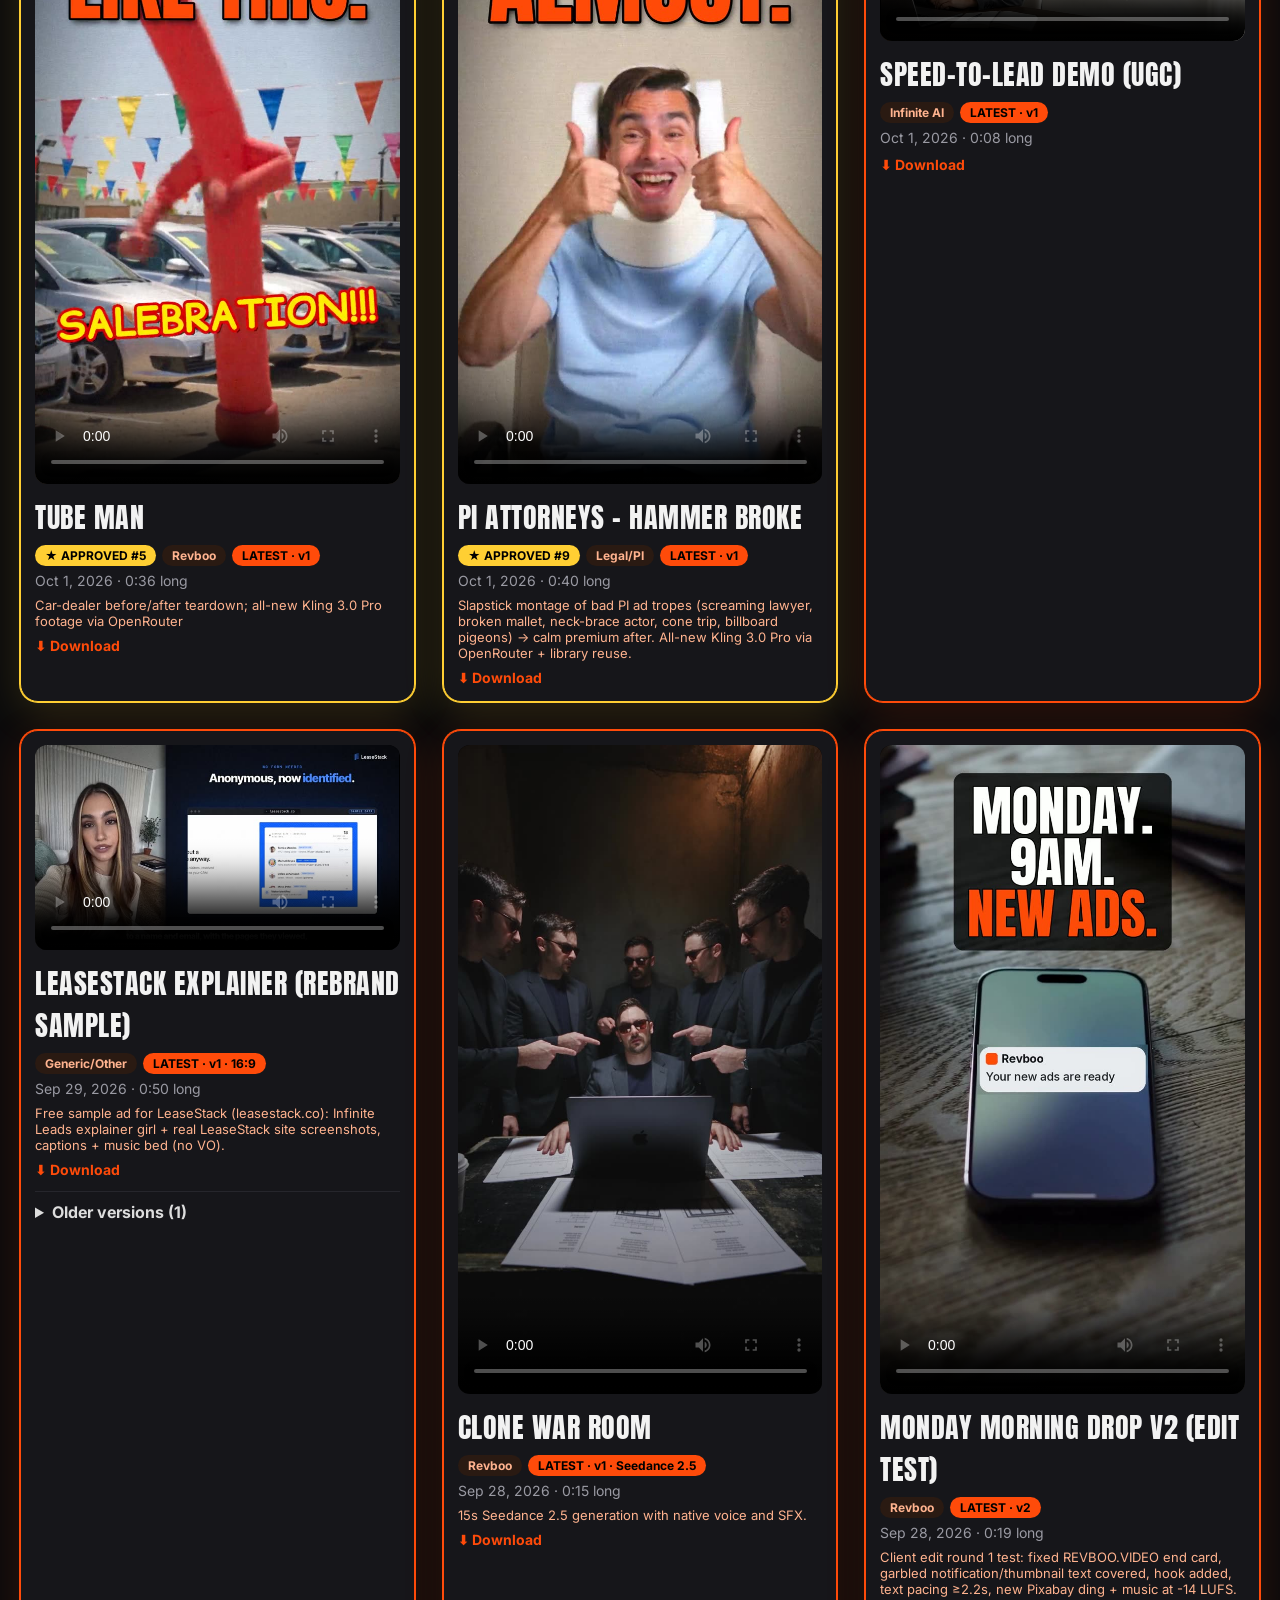
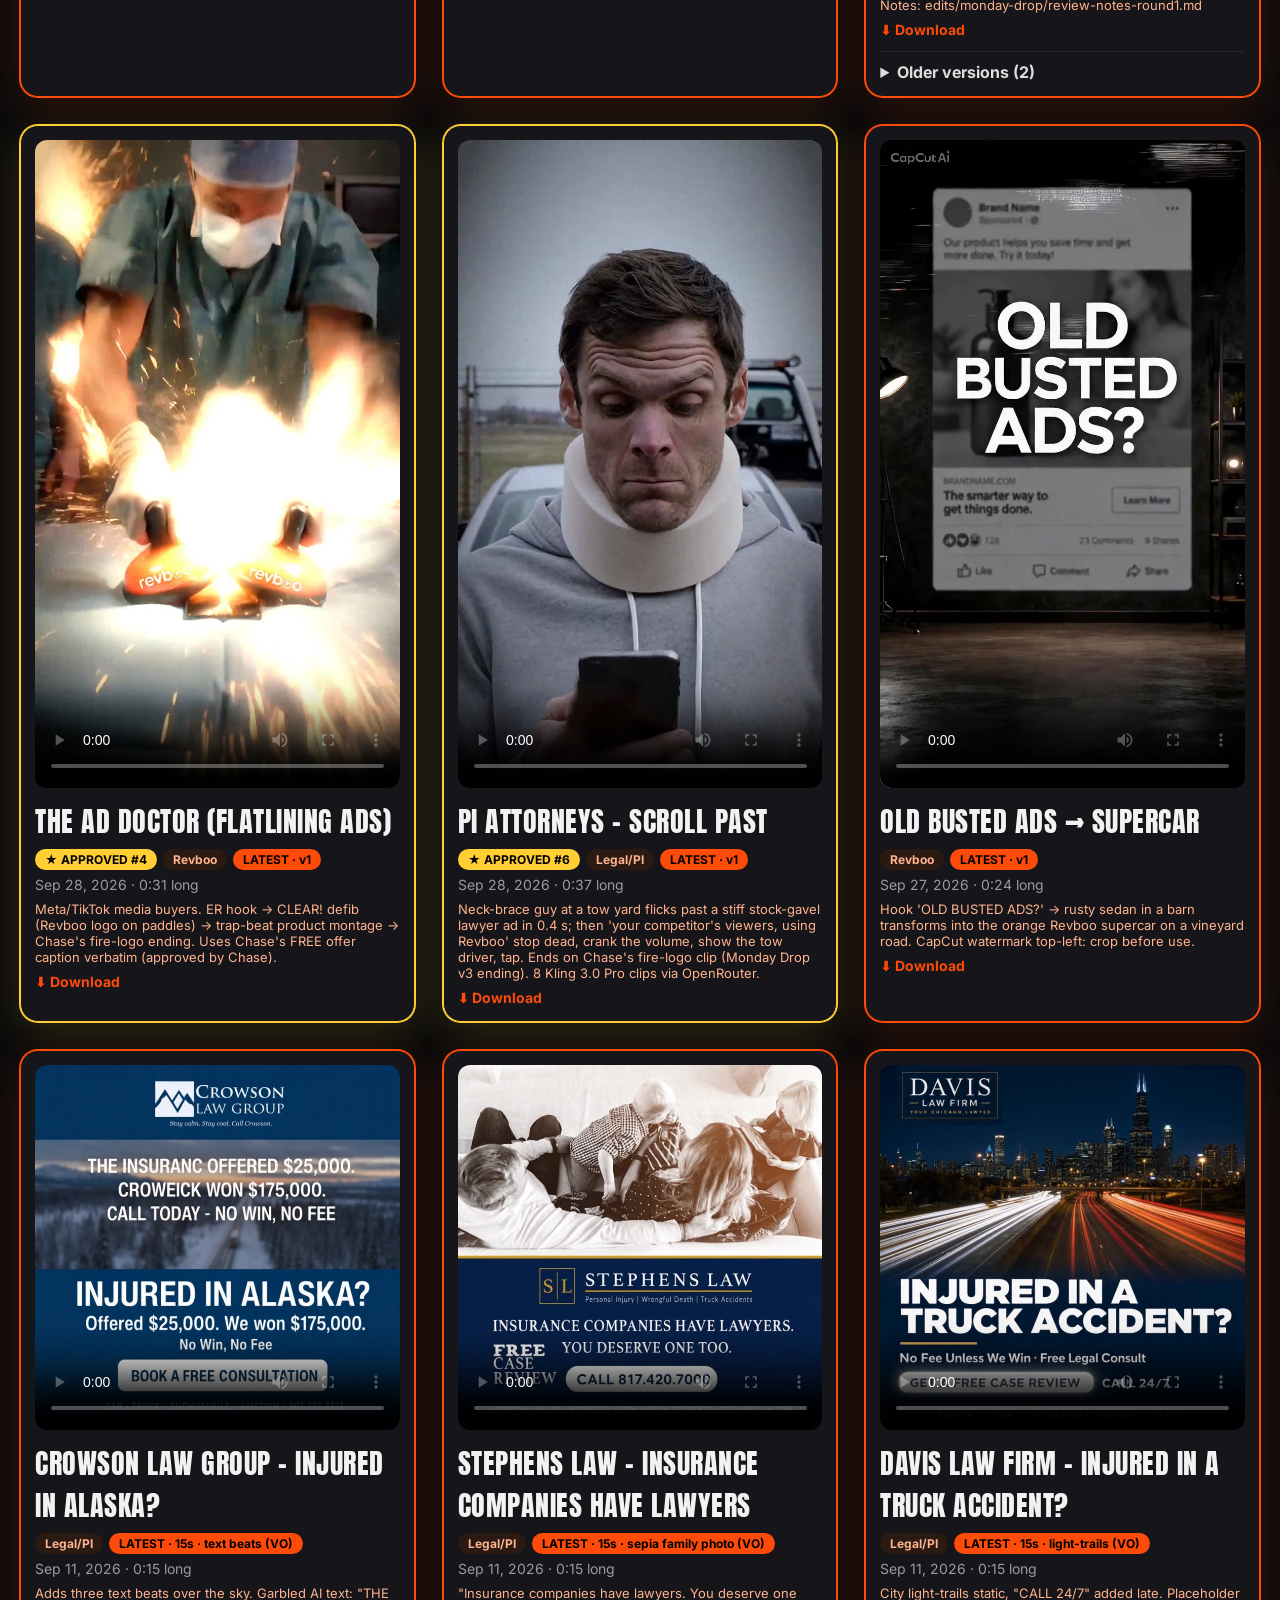
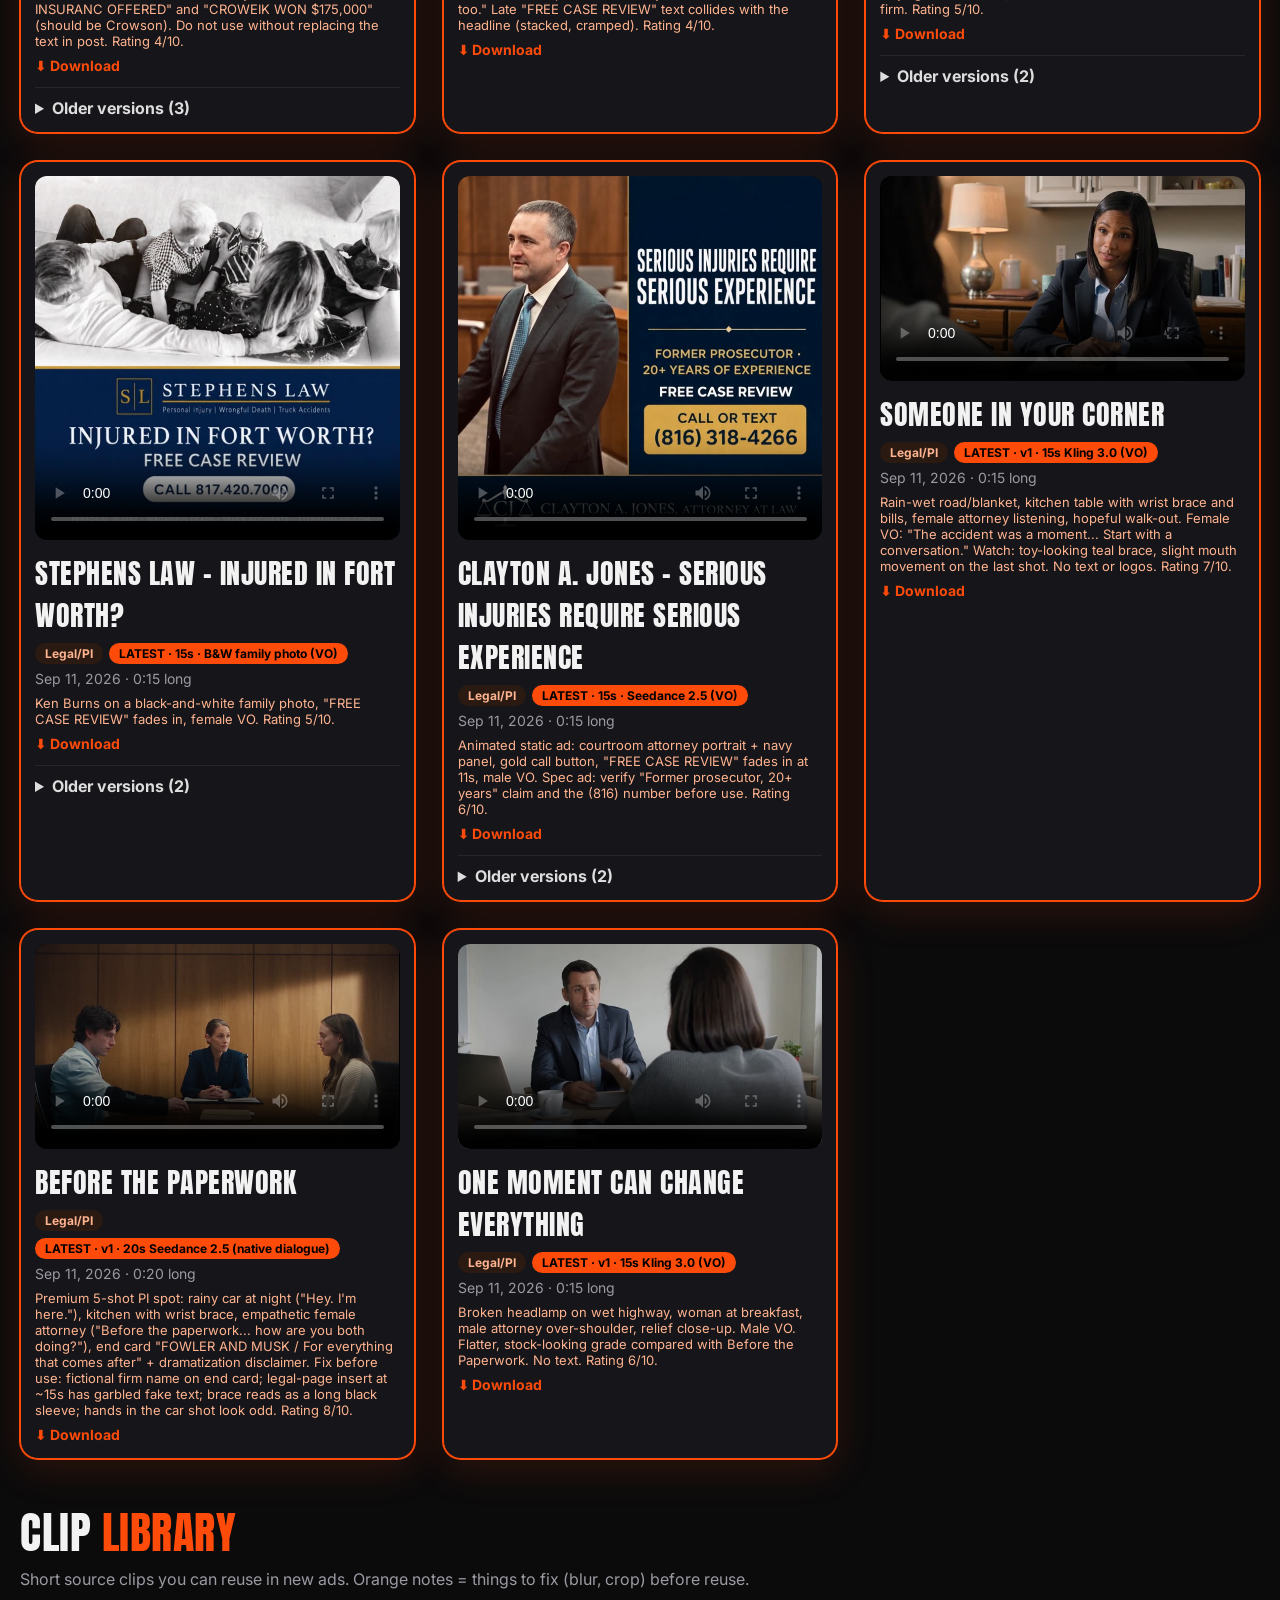
==== commit 740cddab: "Add run.html + RUN.md: only the 10 approved-to-run ads (driven by approved_ranking); link at top of " ====
--- a/index.html
+++ b/index.html
@@ -94,8 +94,9 @@
 </head>
 <body>
 <header><div class="bar"><div class="logo">REV<b>BOO</b> LIBRARY</div>
-<nav><a href="#approved" style="color:#ffcf33">★ Approved</a><a href="#ads">Finished Ads</a><a href="#clips">Clip Library</a><a href="#covers">Covers</a><a href="#brand" id="navBrand">Brand Assets</a><a href="https://github.com/Cryptouprise/revboo-library/blob/main/FINALS.md">FINALS ✓</a><a href="https://github.com/Cryptouprise/revboo-library/blob/main/BRAND.md">BRAND guide</a><a href="https://github.com/Cryptouprise/revboo-library/blob/main/plan/README.md">PLAN / Top 10</a></nav></div><div class="tabs" id="tabs"></div></header>
+<nav><a href="run.html" style="color:#ffcf33">★ Run page</a><a href="#approved" style="color:#ffcf33">★ Approved</a><a href="#ads">Finished Ads</a><a href="#clips">Clip Library</a><a href="#covers">Covers</a><a href="#brand" id="navBrand">Brand Assets</a><a href="https://github.com/Cryptouprise/revboo-library/blob/main/FINALS.md">FINALS ✓</a><a href="https://github.com/Cryptouprise/revboo-library/blob/main/BRAND.md">BRAND guide</a><a href="https://github.com/Cryptouprise/revboo-library/blob/main/plan/README.md">PLAN / Top 10</a></nav></div><div class="tabs" id="tabs"></div></header>
 <main>
+<a href="run.html" style="display:block;margin:18px 0 0;padding:16px 20px;border-radius:14px;background:#FF4B0A;color:#000;text-decoration:none;font-family:Anton,Impact,sans-serif;font-size:clamp(22px,3vw,32px);text-transform:uppercase;letter-spacing:.5px;text-align:center">★ Approved to Run: open the page with ONLY the 10 ads to run →</a>
 <div class="hero"><h1>Revboo <span>Video Library</span></h1>
 <p>Every finished ad and reusable clip, filed by brand. Pick a brand above, or stay on All. Press play on any ad. Hover (or tap) a clip to preview it. Newest first.</p>
 <p class="finals">★ <b>What runs:</b> the <a href="#approved">★ Approved – Ready to Run</a> section right below (10 ads, ranked). ✅ <b>Approved files only:</b> see <a href="https://github.com/Cryptouprise/revboo-library/blob/main/FINALS.md">FINALS.md</a> (<a href="finals.json">finals.json</a>). Everything else here is unreviewed; ask Chase before using it. Making a Revboo ad? Follow <a href="https://github.com/Cryptouprise/revboo-library/blob/main/BRAND.md">BRAND.md</a>.</p></div>
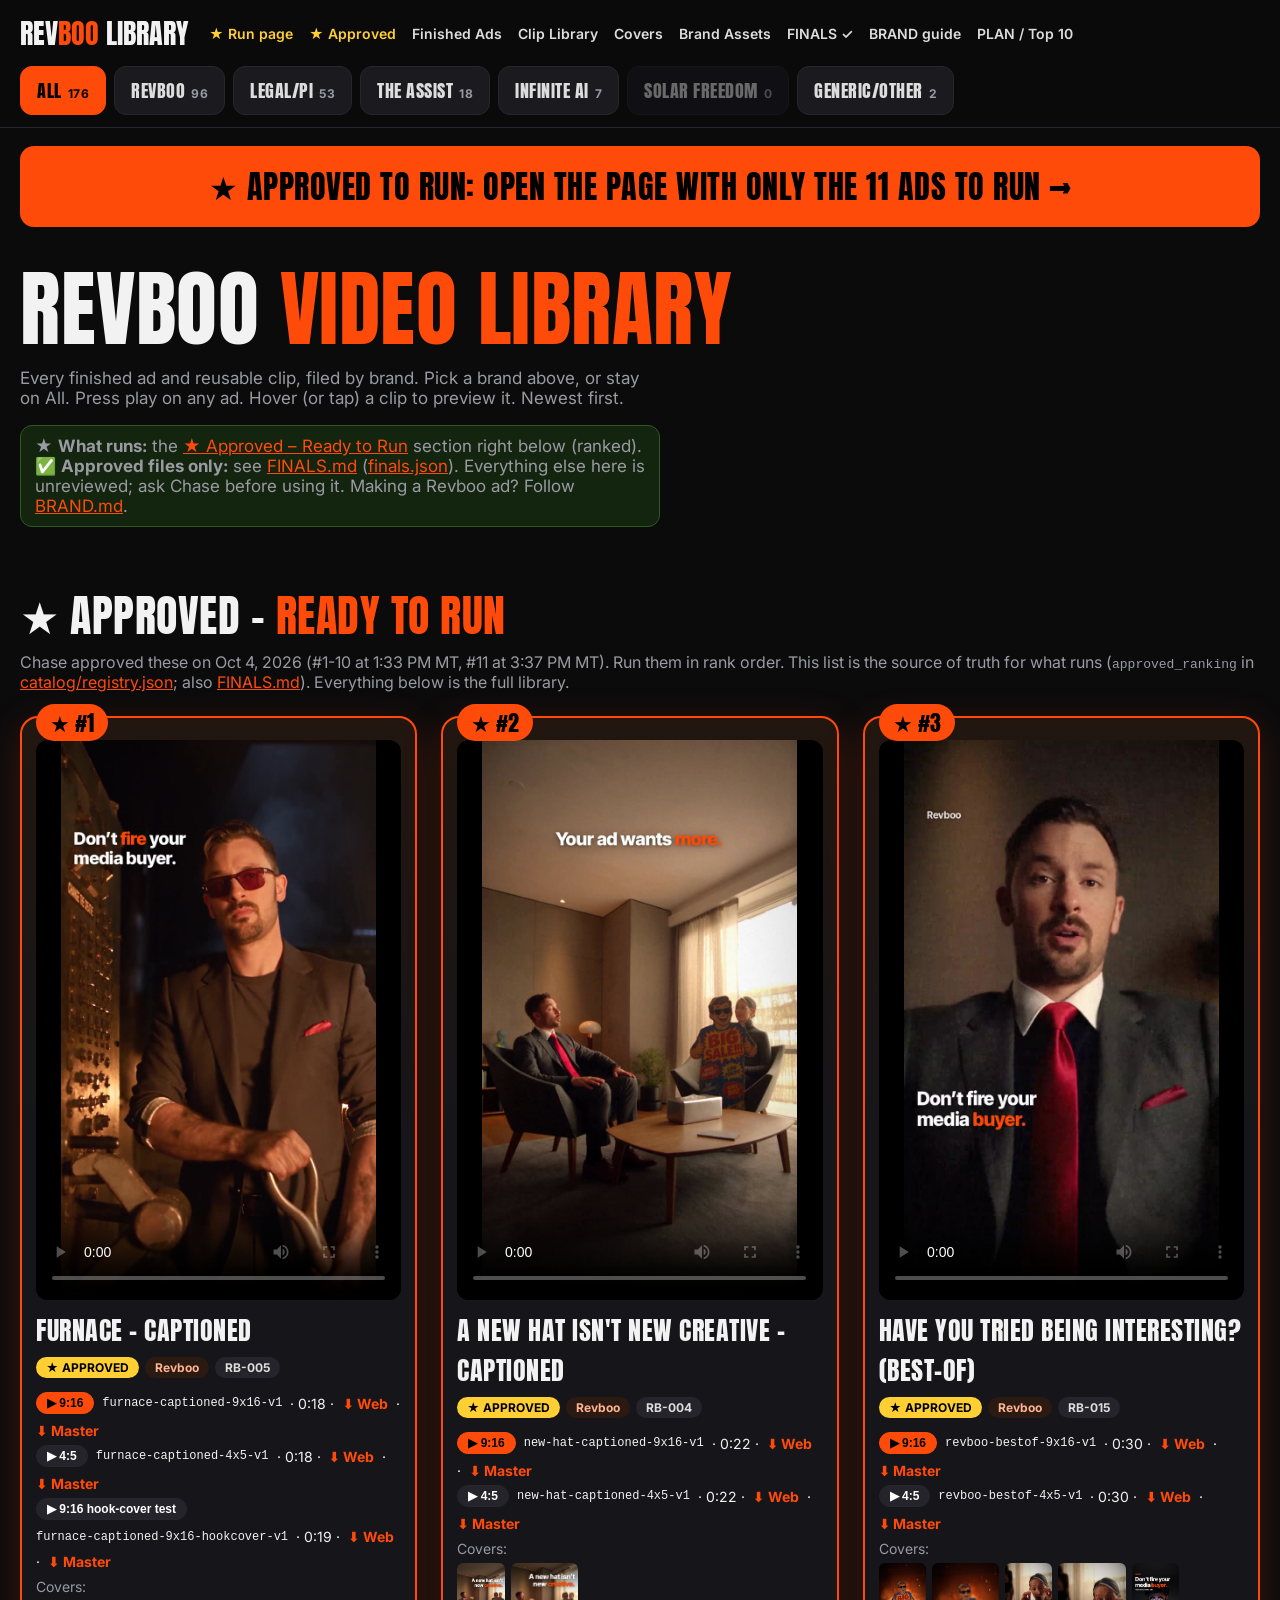
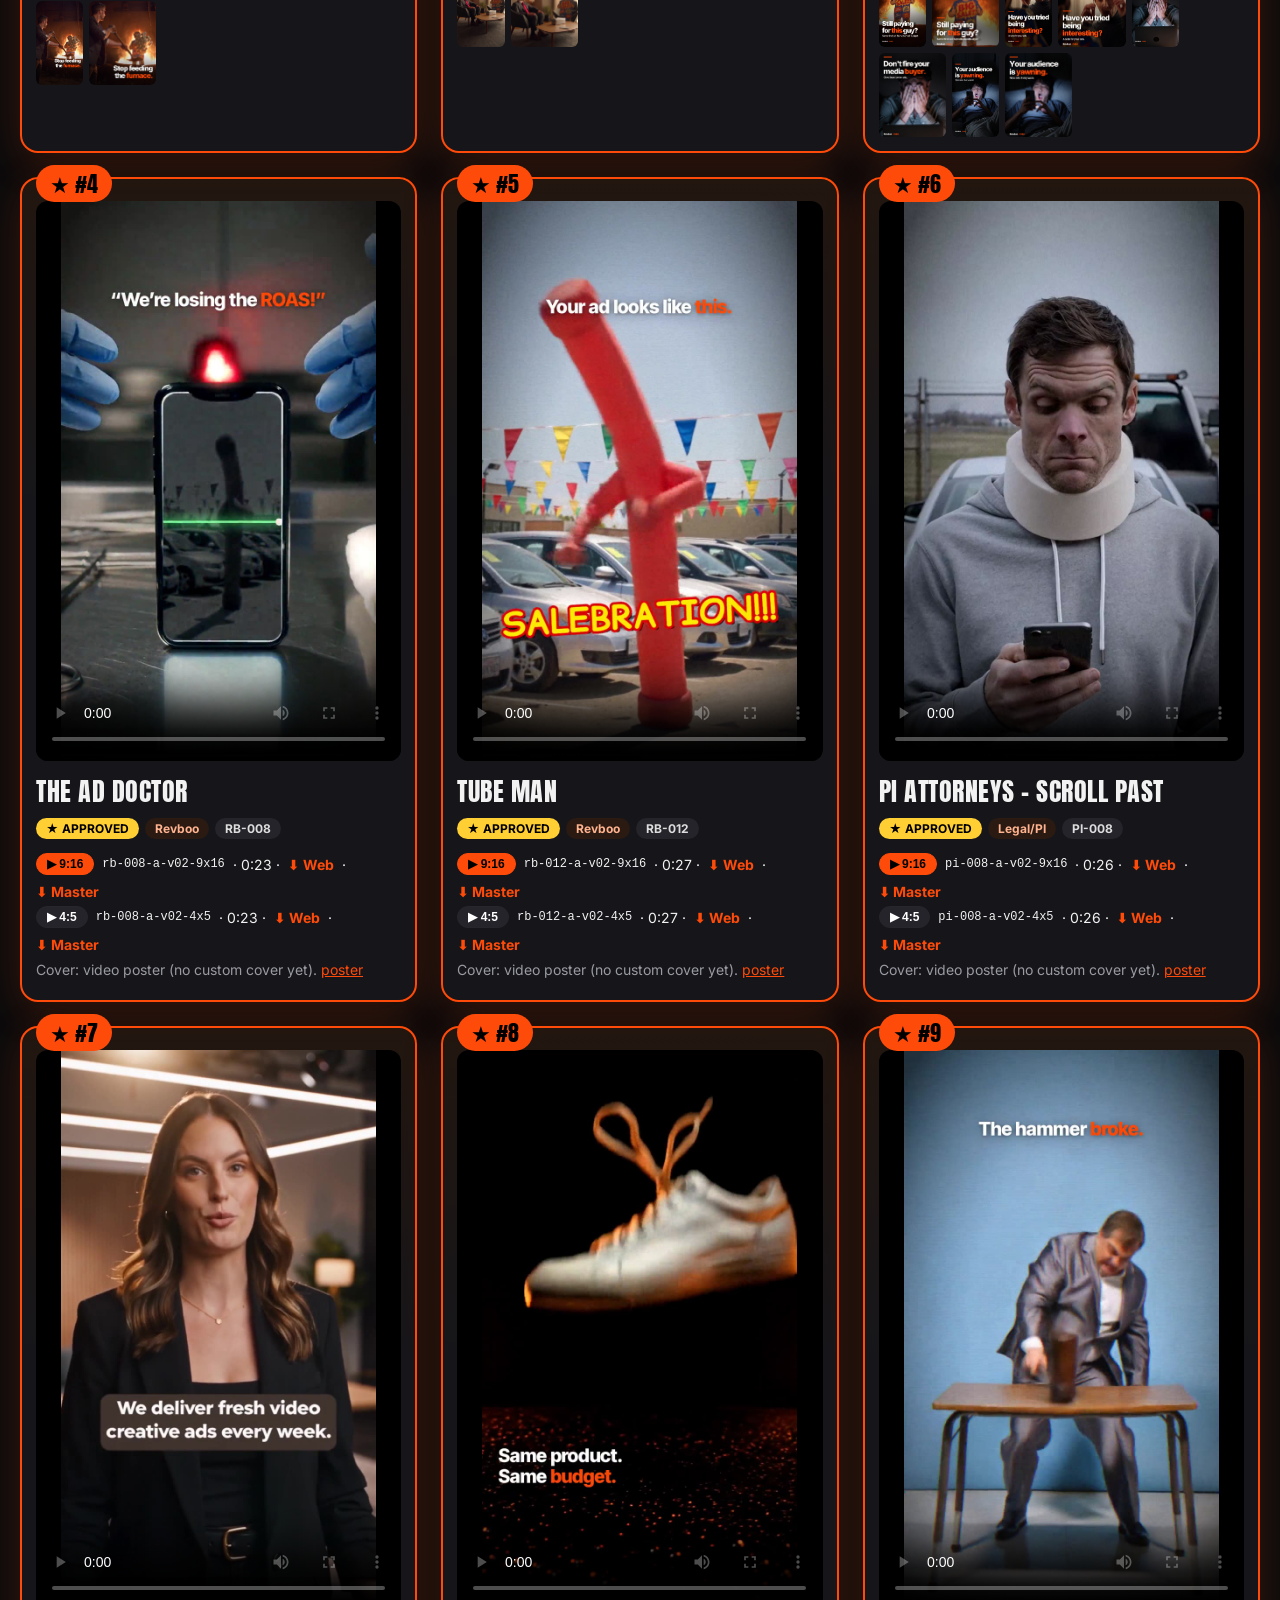
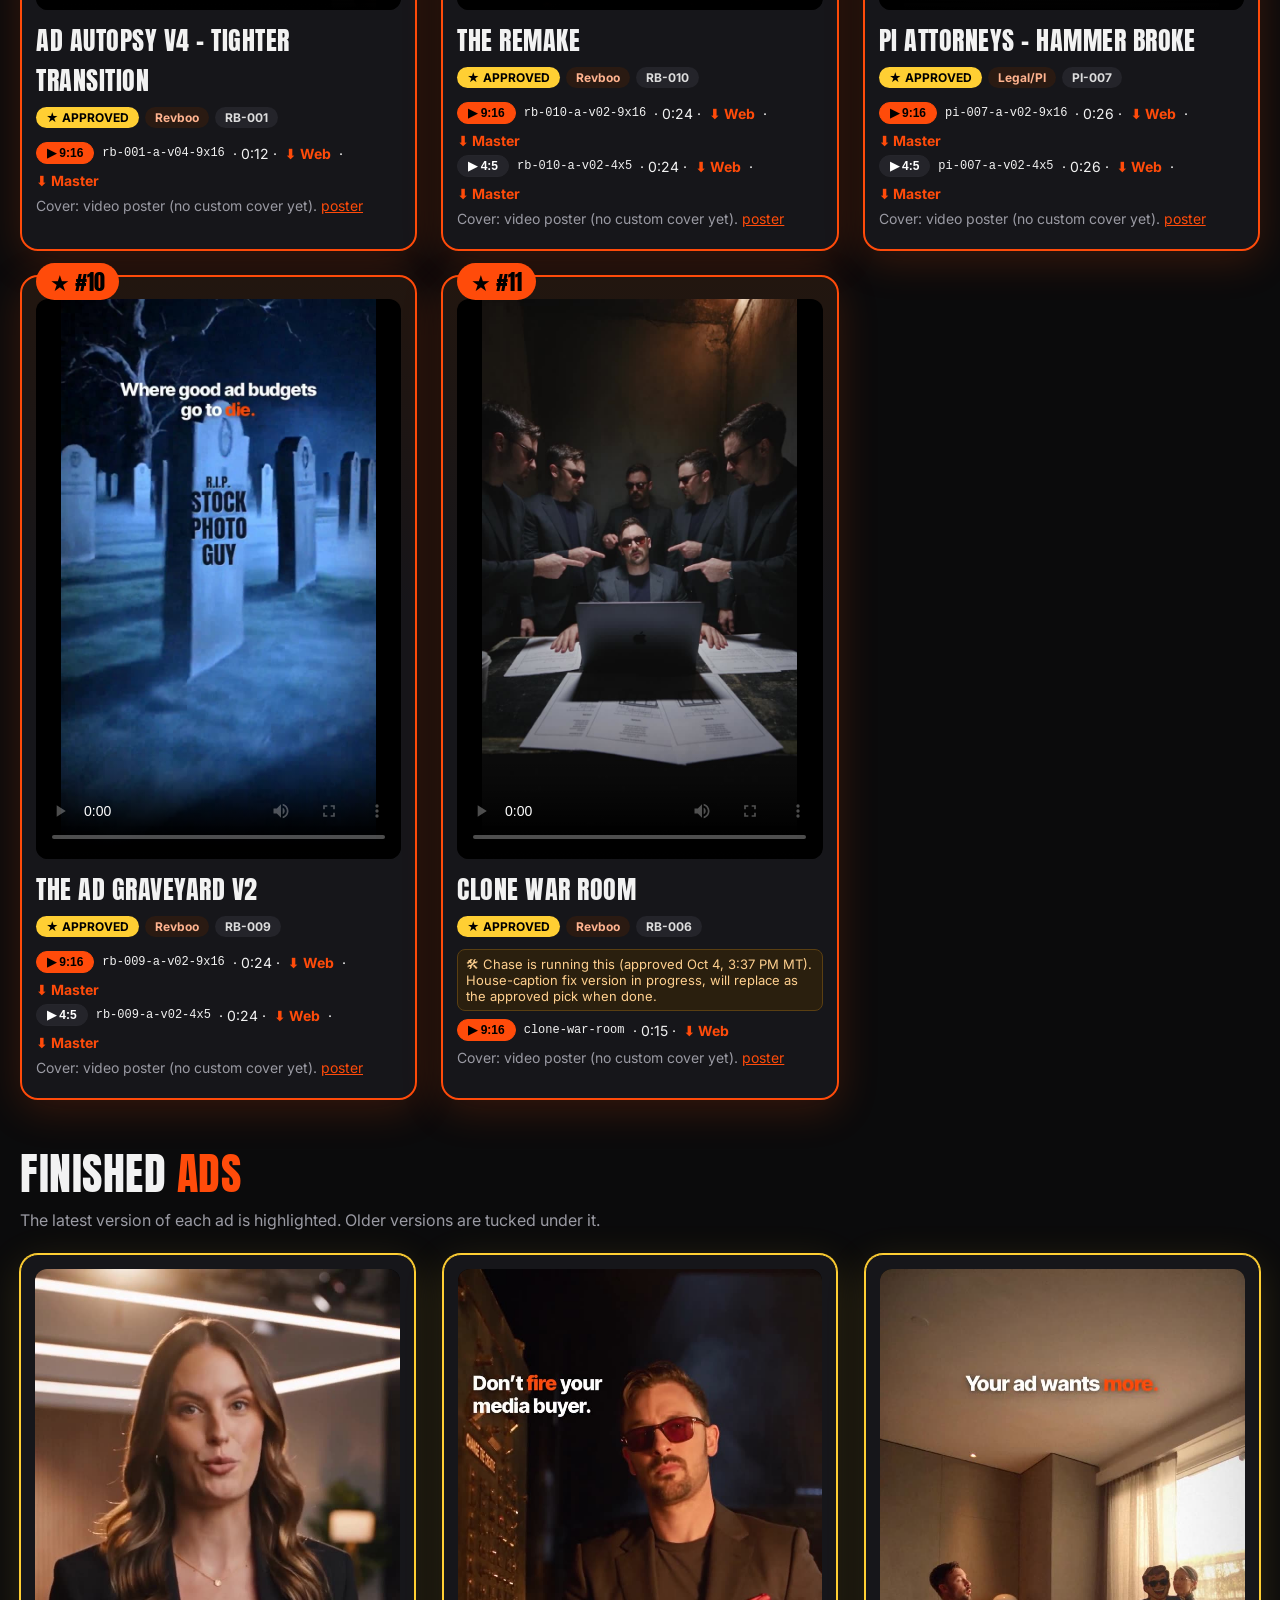
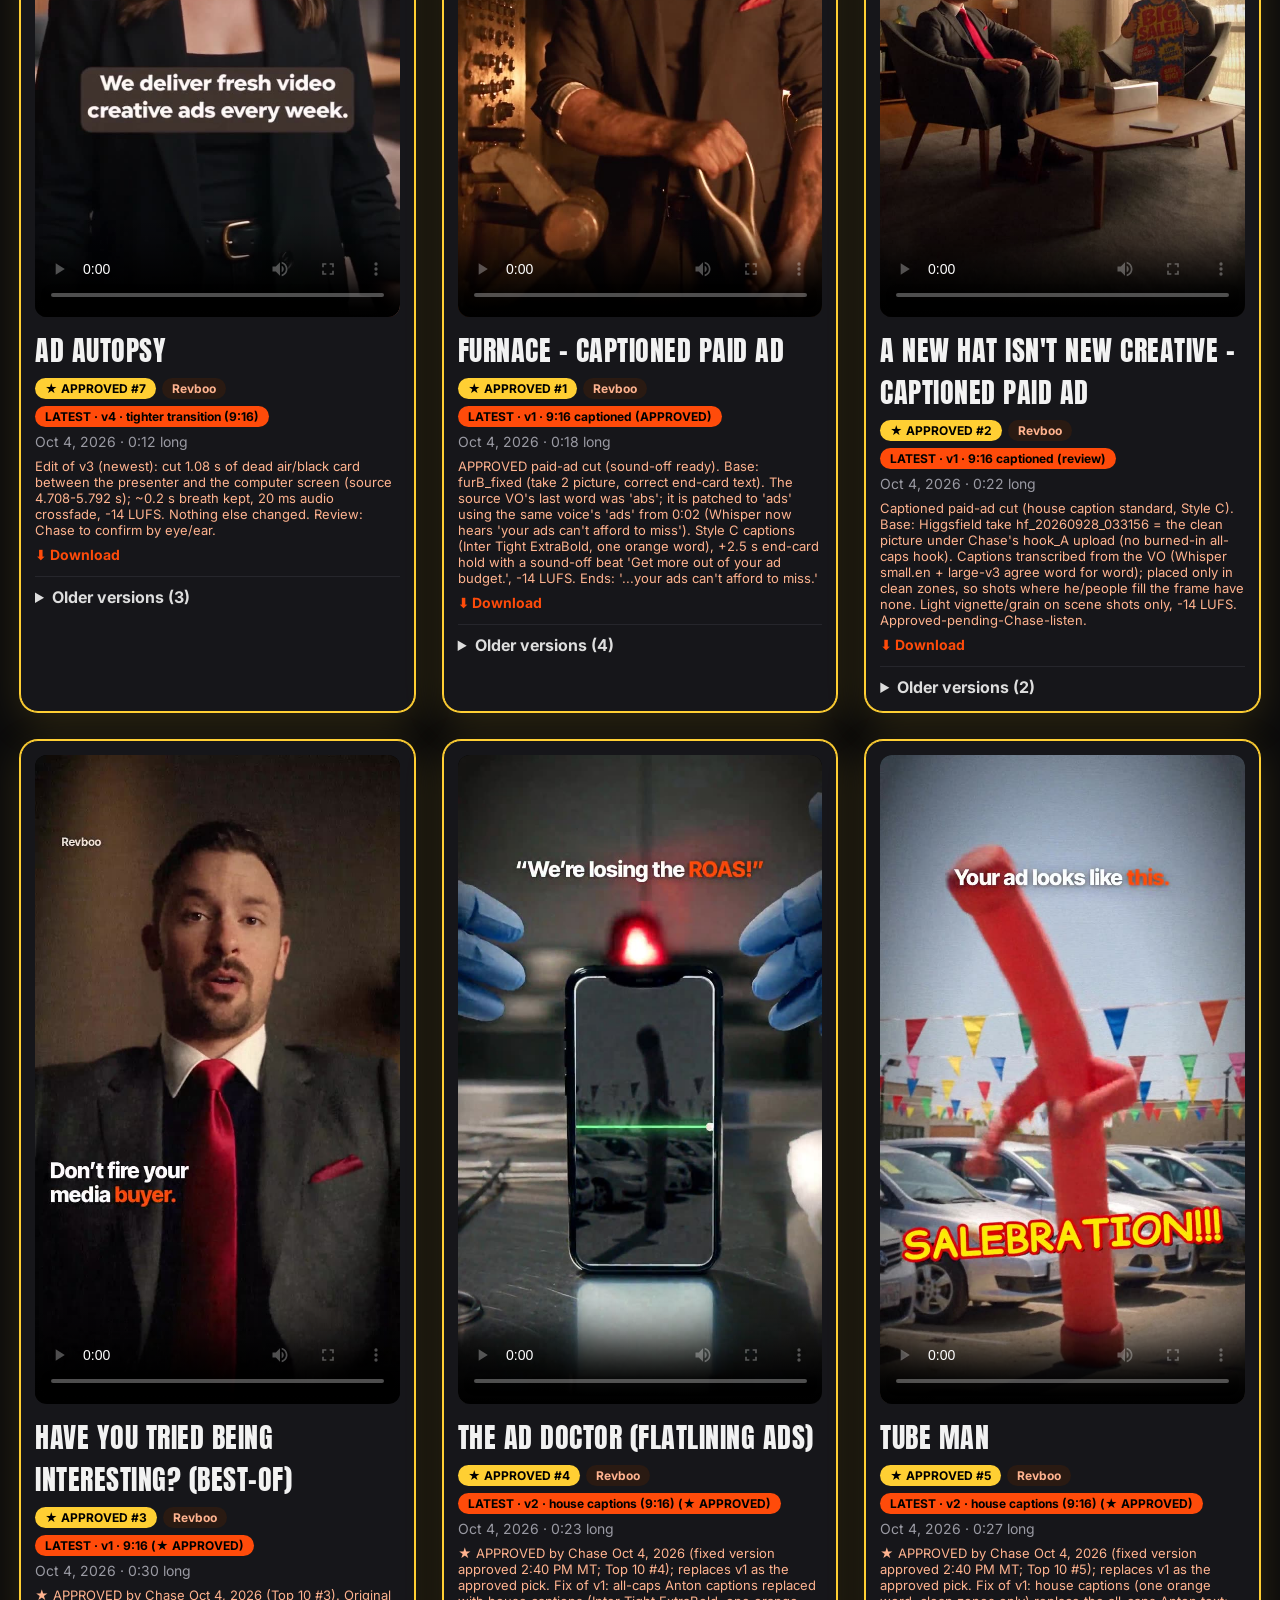
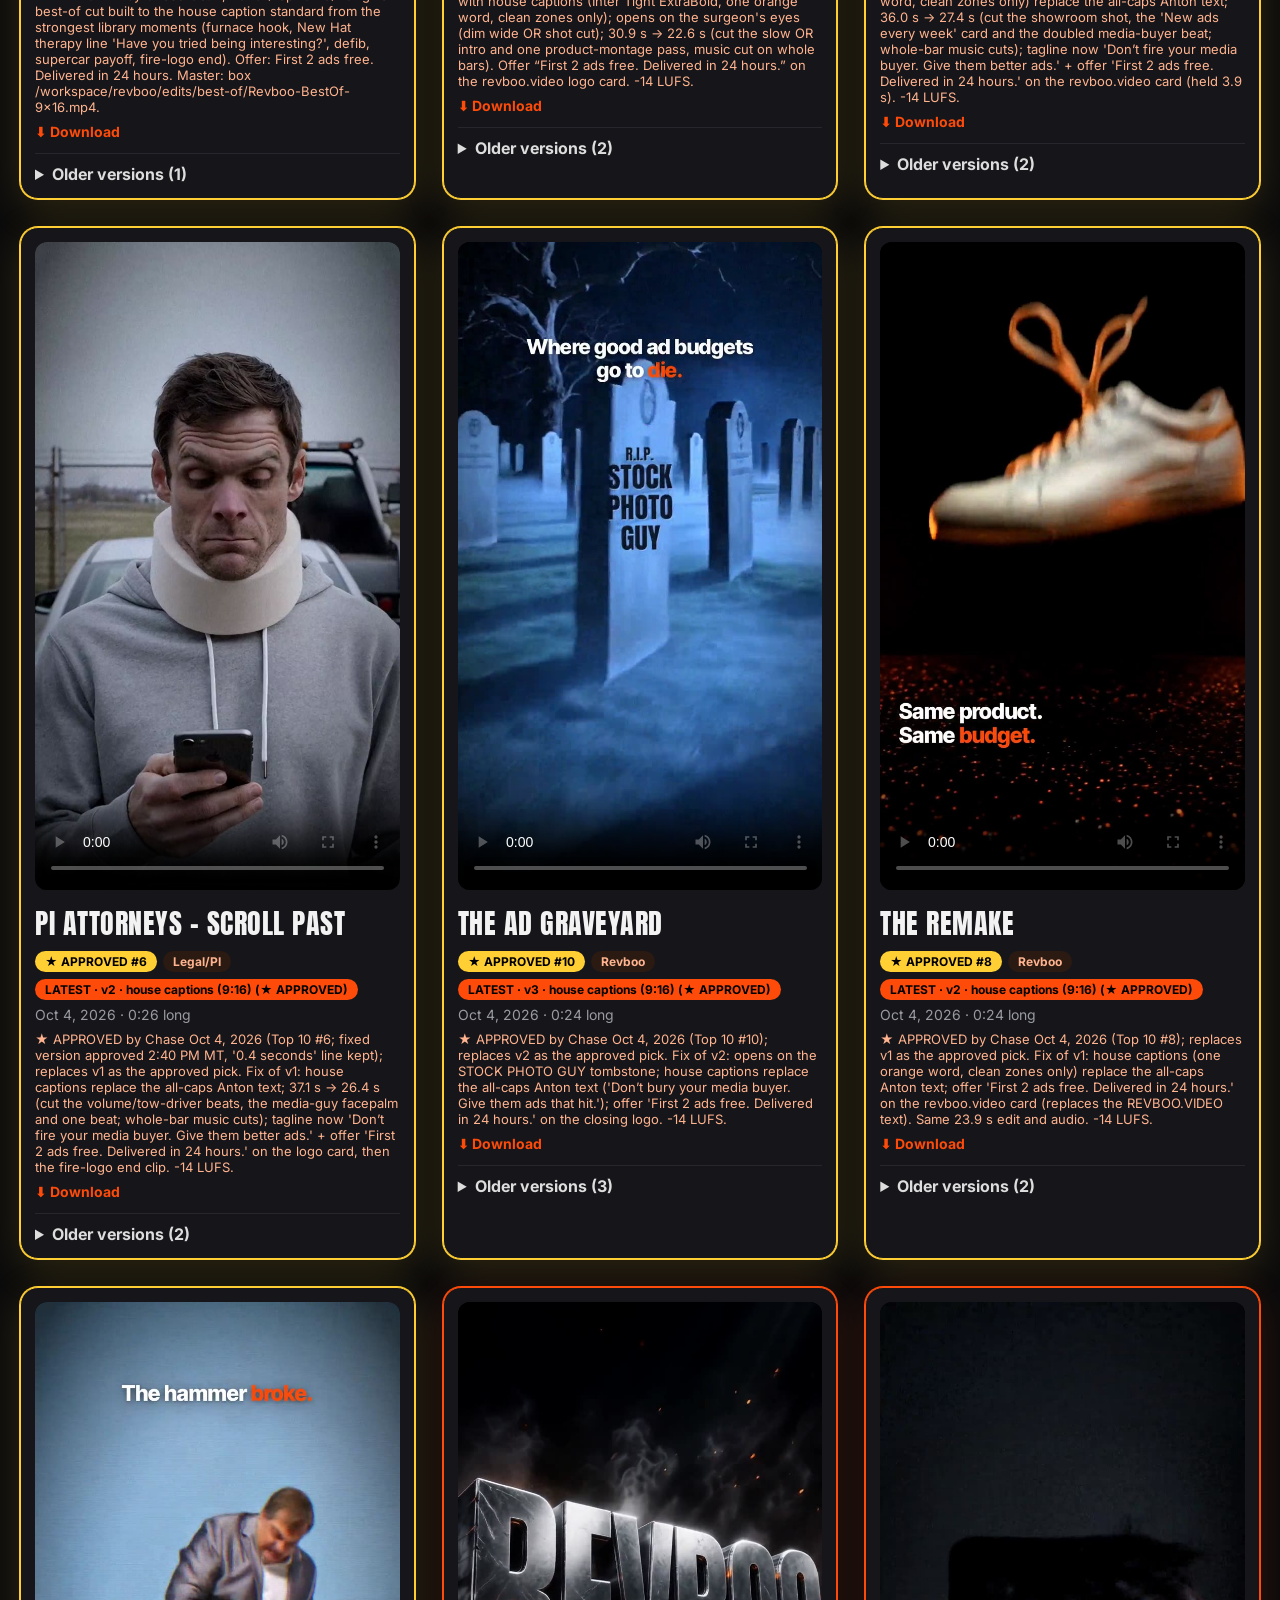
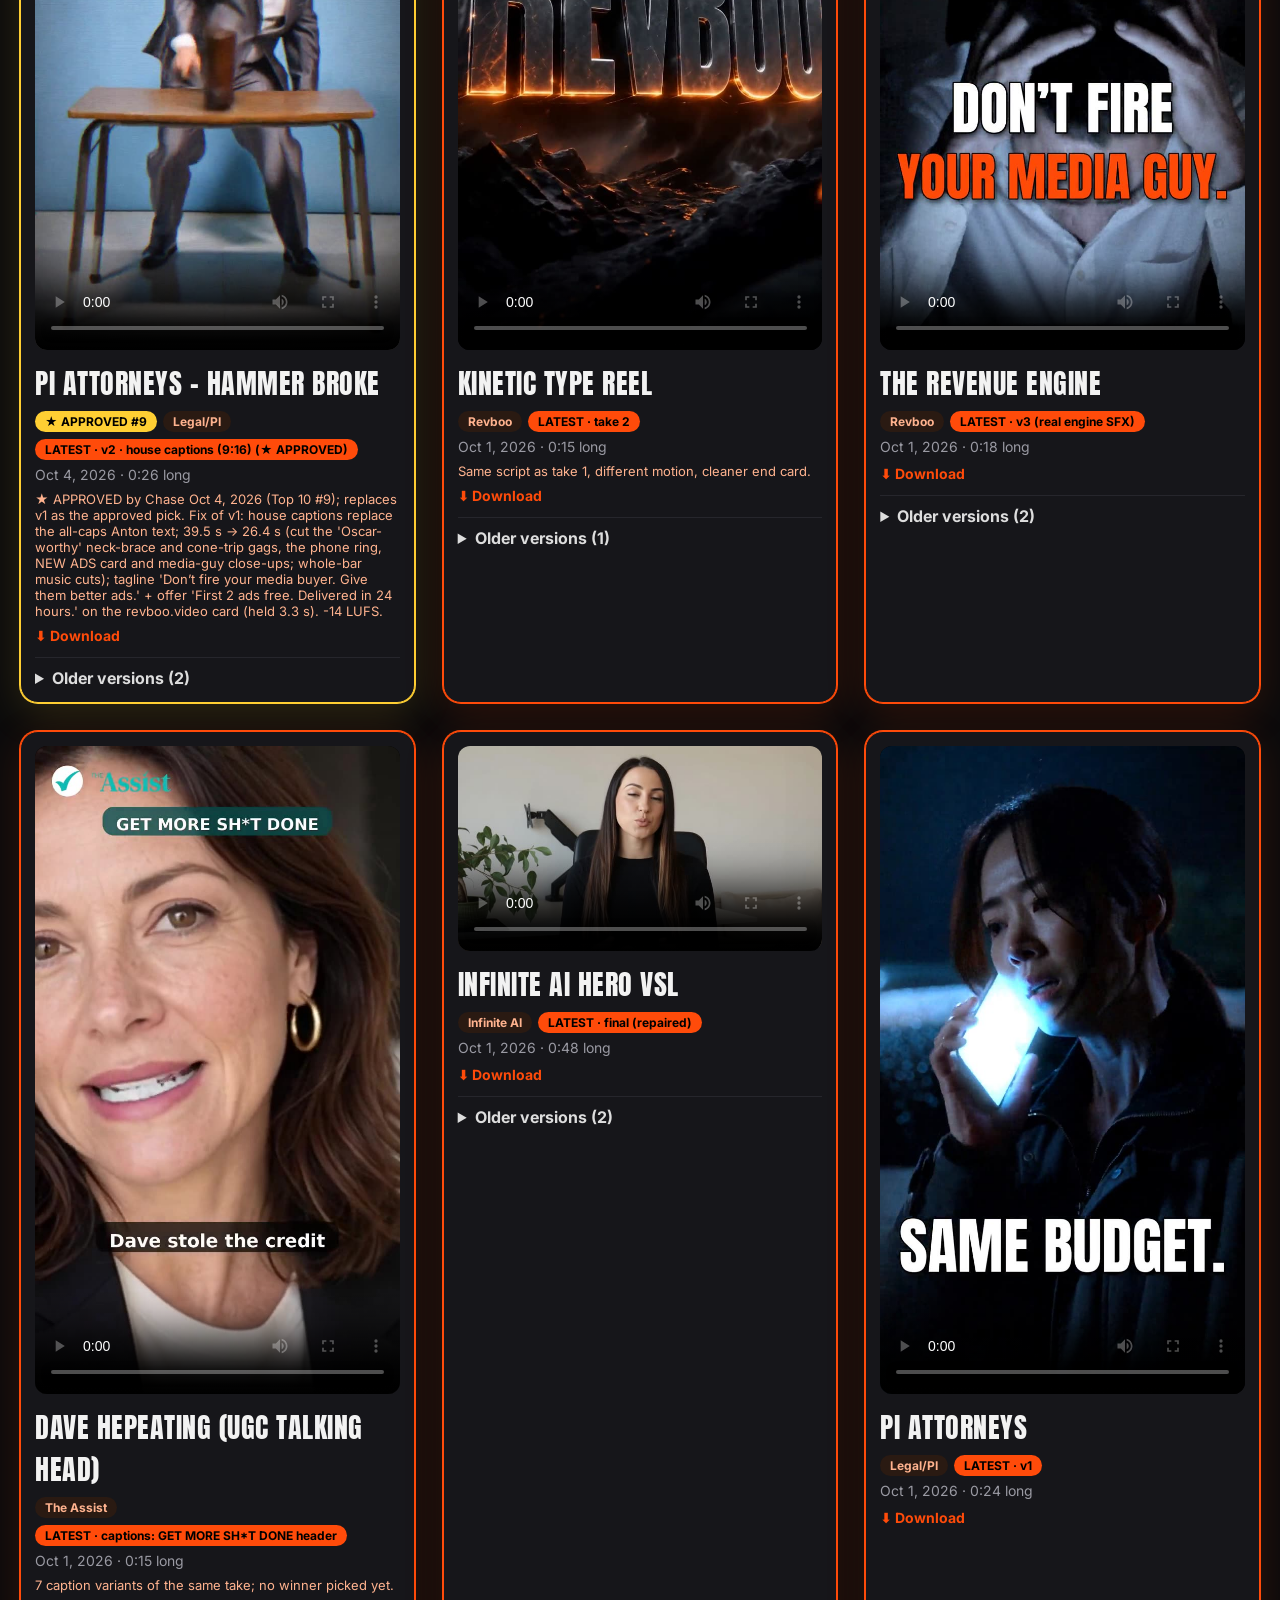
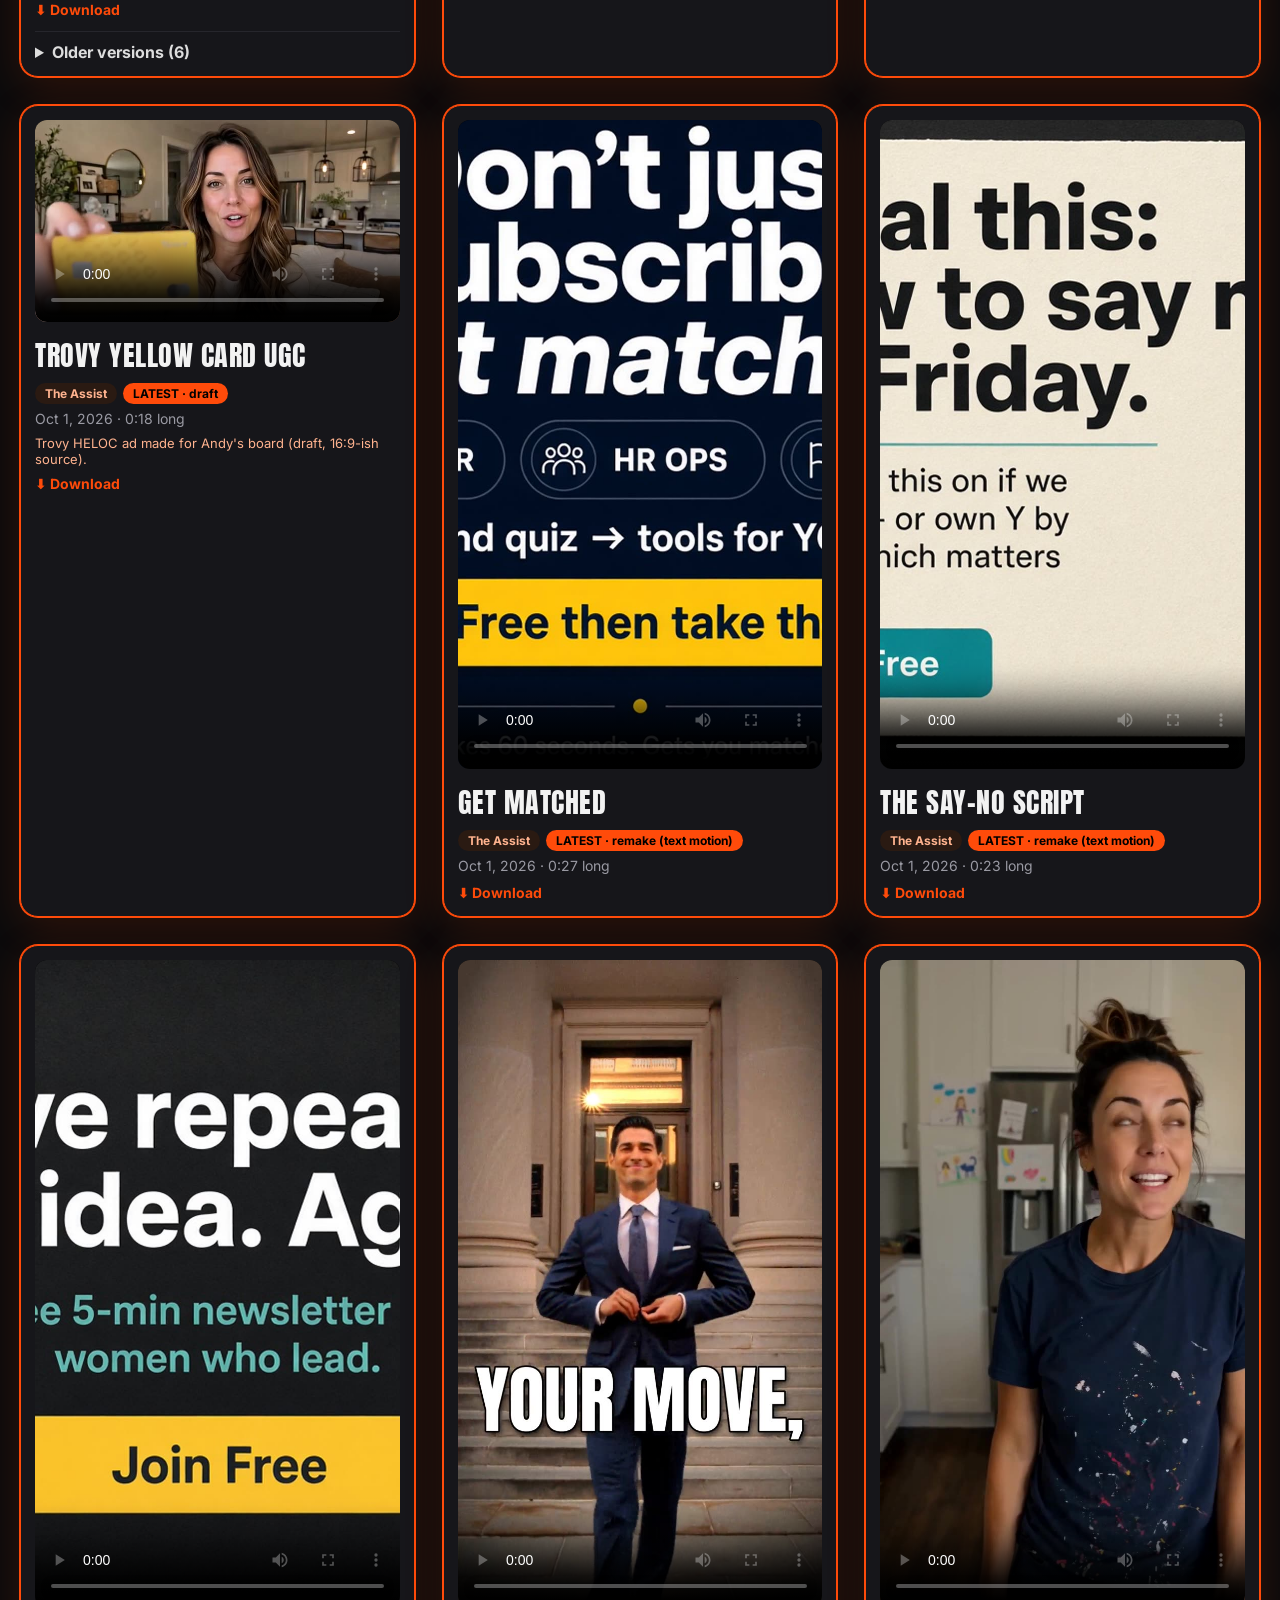
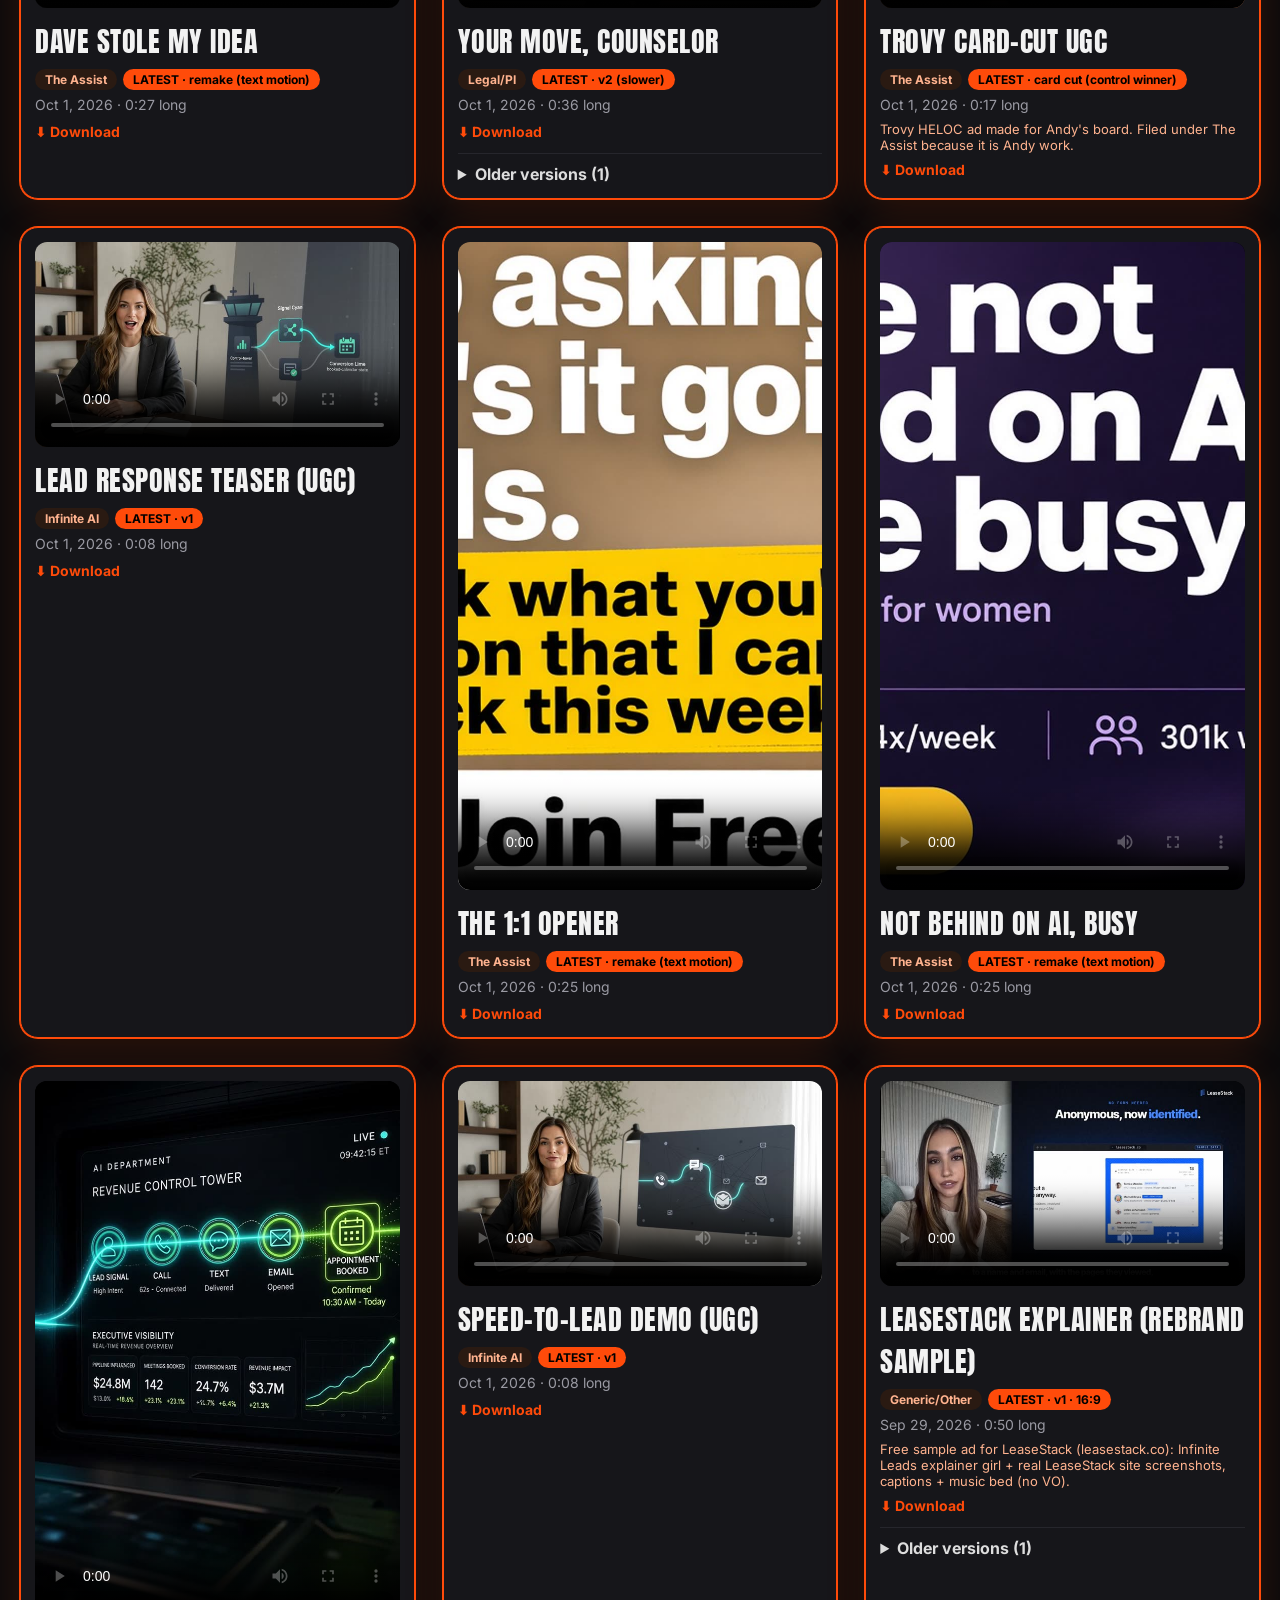
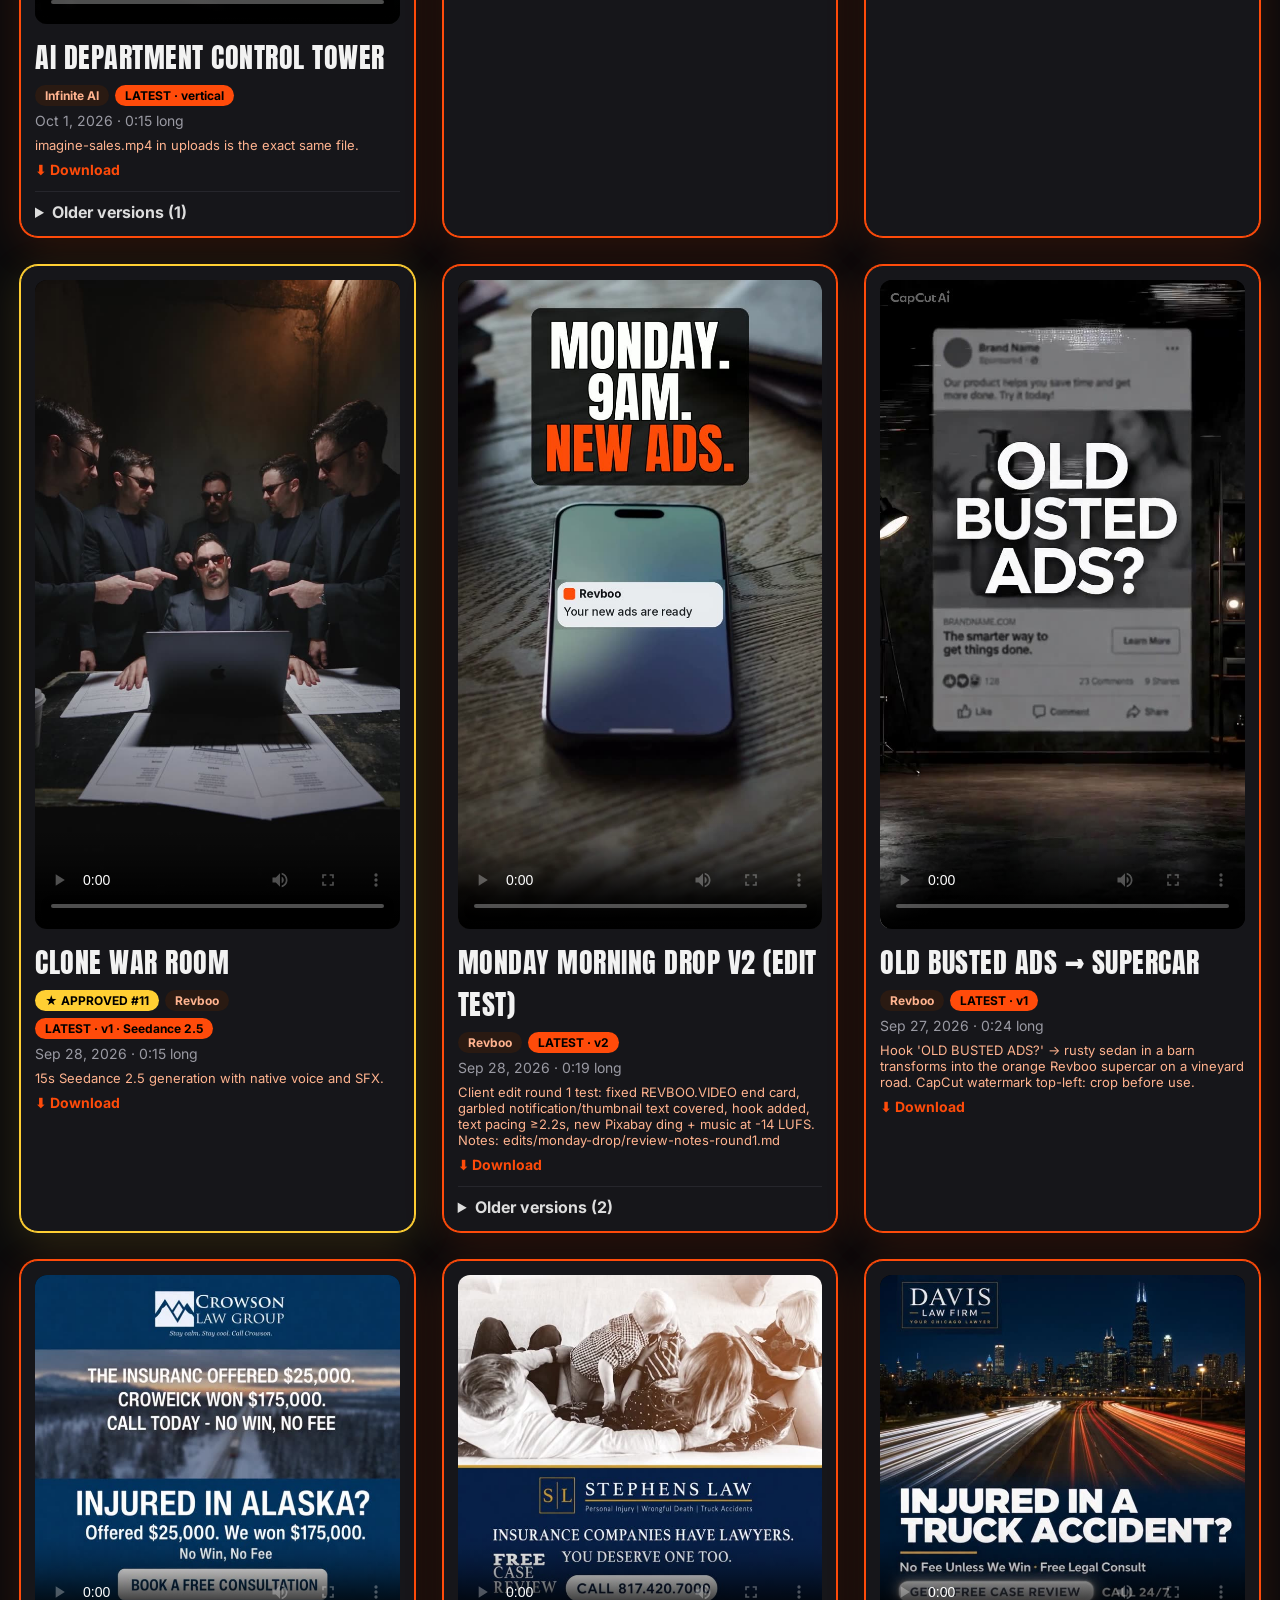
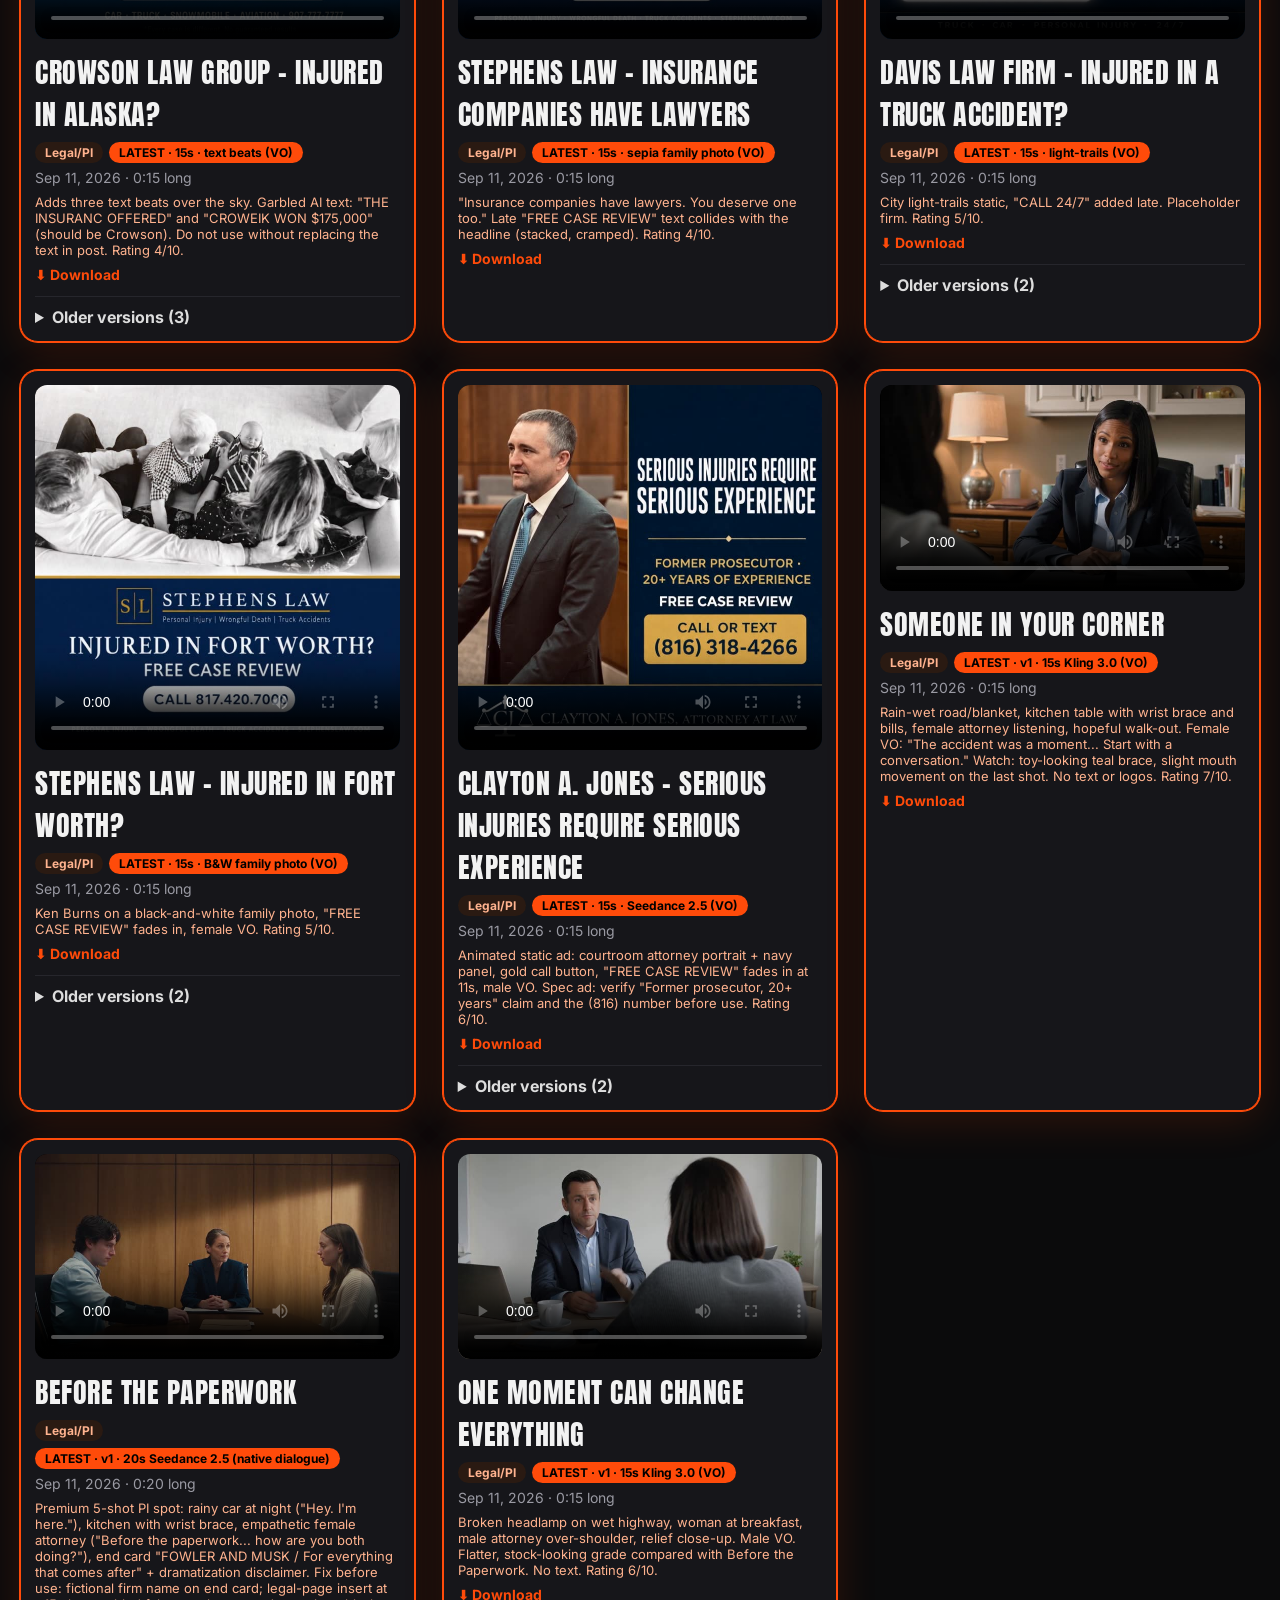
==== commit 750b7c60: "★ Approved #11: Clone War Room (Chase, Oct 4 2026 3:37 PM MT); run page/FINALS/RUN regenerated; shor" ====
--- a/index.html
+++ b/index.html
@@ -96,12 +96,12 @@
 <header><div class="bar"><div class="logo">REV<b>BOO</b> LIBRARY</div>
 <nav><a href="run.html" style="color:#ffcf33">★ Run page</a><a href="#approved" style="color:#ffcf33">★ Approved</a><a href="#ads">Finished Ads</a><a href="#clips">Clip Library</a><a href="#covers">Covers</a><a href="#brand" id="navBrand">Brand Assets</a><a href="https://github.com/Cryptouprise/revboo-library/blob/main/FINALS.md">FINALS ✓</a><a href="https://github.com/Cryptouprise/revboo-library/blob/main/BRAND.md">BRAND guide</a><a href="https://github.com/Cryptouprise/revboo-library/blob/main/plan/README.md">PLAN / Top 10</a></nav></div><div class="tabs" id="tabs"></div></header>
 <main>
-<a href="run.html" style="display:block;margin:18px 0 0;padding:16px 20px;border-radius:14px;background:#FF4B0A;color:#000;text-decoration:none;font-family:Anton,Impact,sans-serif;font-size:clamp(22px,3vw,32px);text-transform:uppercase;letter-spacing:.5px;text-align:center">★ Approved to Run: open the page with ONLY the 10 ads to run →</a>
+<a href="run.html" style="display:block;margin:18px 0 0;padding:16px 20px;border-radius:14px;background:#FF4B0A;color:#000;text-decoration:none;font-family:Anton,Impact,sans-serif;font-size:clamp(22px,3vw,32px);text-transform:uppercase;letter-spacing:.5px;text-align:center">★ Approved to Run: open the page with ONLY the 11 ads to run →</a>
 <div class="hero"><h1>Revboo <span>Video Library</span></h1>
 <p>Every finished ad and reusable clip, filed by brand. Pick a brand above, or stay on All. Press play on any ad. Hover (or tap) a clip to preview it. Newest first.</p>
-<p class="finals">★ <b>What runs:</b> the <a href="#approved">★ Approved – Ready to Run</a> section right below (10 ads, ranked). ✅ <b>Approved files only:</b> see <a href="https://github.com/Cryptouprise/revboo-library/blob/main/FINALS.md">FINALS.md</a> (<a href="finals.json">finals.json</a>). Everything else here is unreviewed; ask Chase before using it. Making a Revboo ad? Follow <a href="https://github.com/Cryptouprise/revboo-library/blob/main/BRAND.md">BRAND.md</a>.</p></div>
-
-<section id="approved"><h2>★ Approved – <span>Ready to Run</span></h2><p class="sub">Chase approved these 10 on Oct 4, 2026 (1:33 PM MT). Run them in rank order. This list is the source of truth for what runs (<code>approved_ranking</code> in <a href="https://github.com/Cryptouprise/revboo-library/blob/main/catalog/registry.json">catalog/registry.json</a>; also <a href="https://github.com/Cryptouprise/revboo-library/blob/main/FINALS.md">FINALS.md</a>). Everything below is the full library.</p>
+<p class="finals">★ <b>What runs:</b> the <a href="#approved">★ Approved – Ready to Run</a> section right below (ranked). ✅ <b>Approved files only:</b> see <a href="https://github.com/Cryptouprise/revboo-library/blob/main/FINALS.md">FINALS.md</a> (<a href="finals.json">finals.json</a>). Everything else here is unreviewed; ask Chase before using it. Making a Revboo ad? Follow <a href="https://github.com/Cryptouprise/revboo-library/blob/main/BRAND.md">BRAND.md</a>.</p></div>
+
+<section id="approved"><h2>★ Approved – <span>Ready to Run</span></h2><p class="sub">Chase approved these on Oct 4, 2026 (#1-10 at 1:33 PM MT, #11 at 3:37 PM MT). Run them in rank order. This list is the source of truth for what runs (<code>approved_ranking</code> in <a href="https://github.com/Cryptouprise/revboo-library/blob/main/catalog/registry.json">catalog/registry.json</a>; also <a href="https://github.com/Cryptouprise/revboo-library/blob/main/FINALS.md">FINALS.md</a>). Everything below is the full library.</p>
 <div class="apv" id="approvedGrid"></div></section>
 
 <section id="ads"><h2 id="adsTitle">Finished <span>Ads</span></h2><p class="sub">The latest version of each ad is highlighted. Older versions are tucked under it.</p>
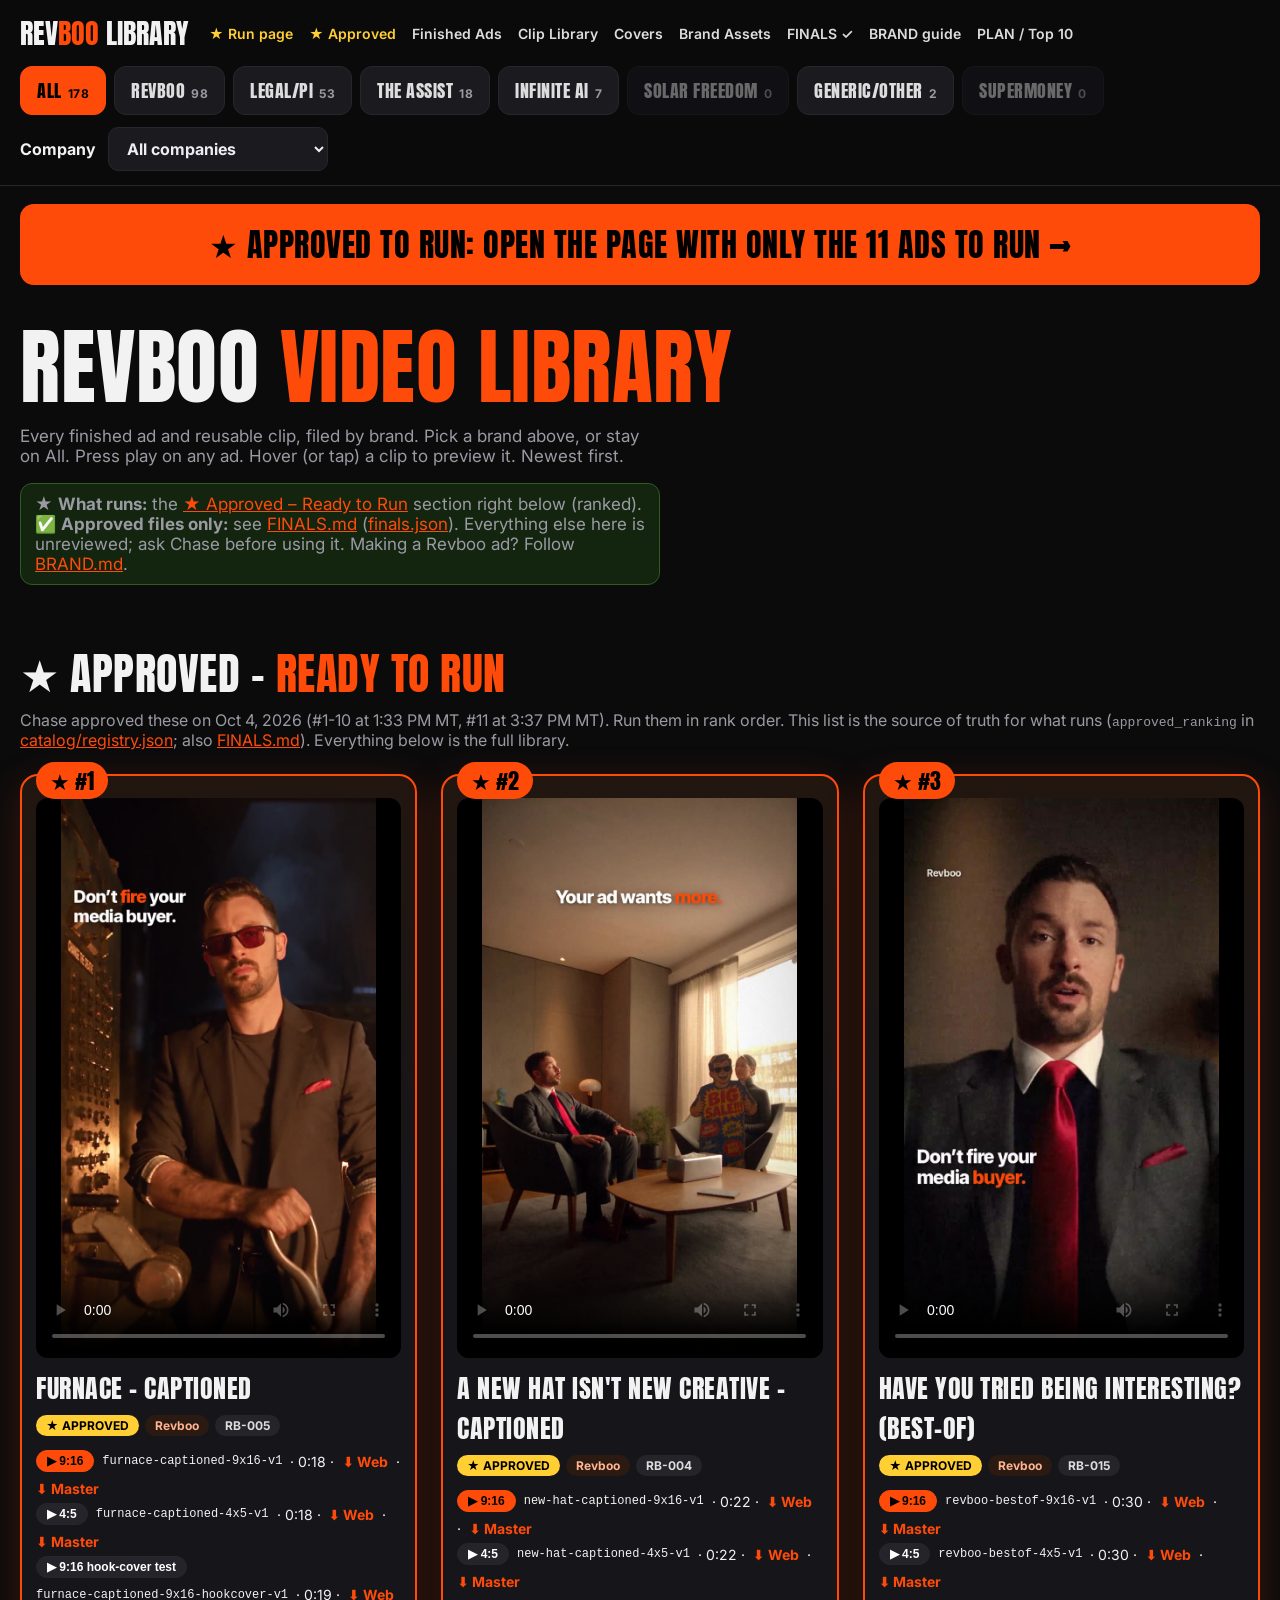
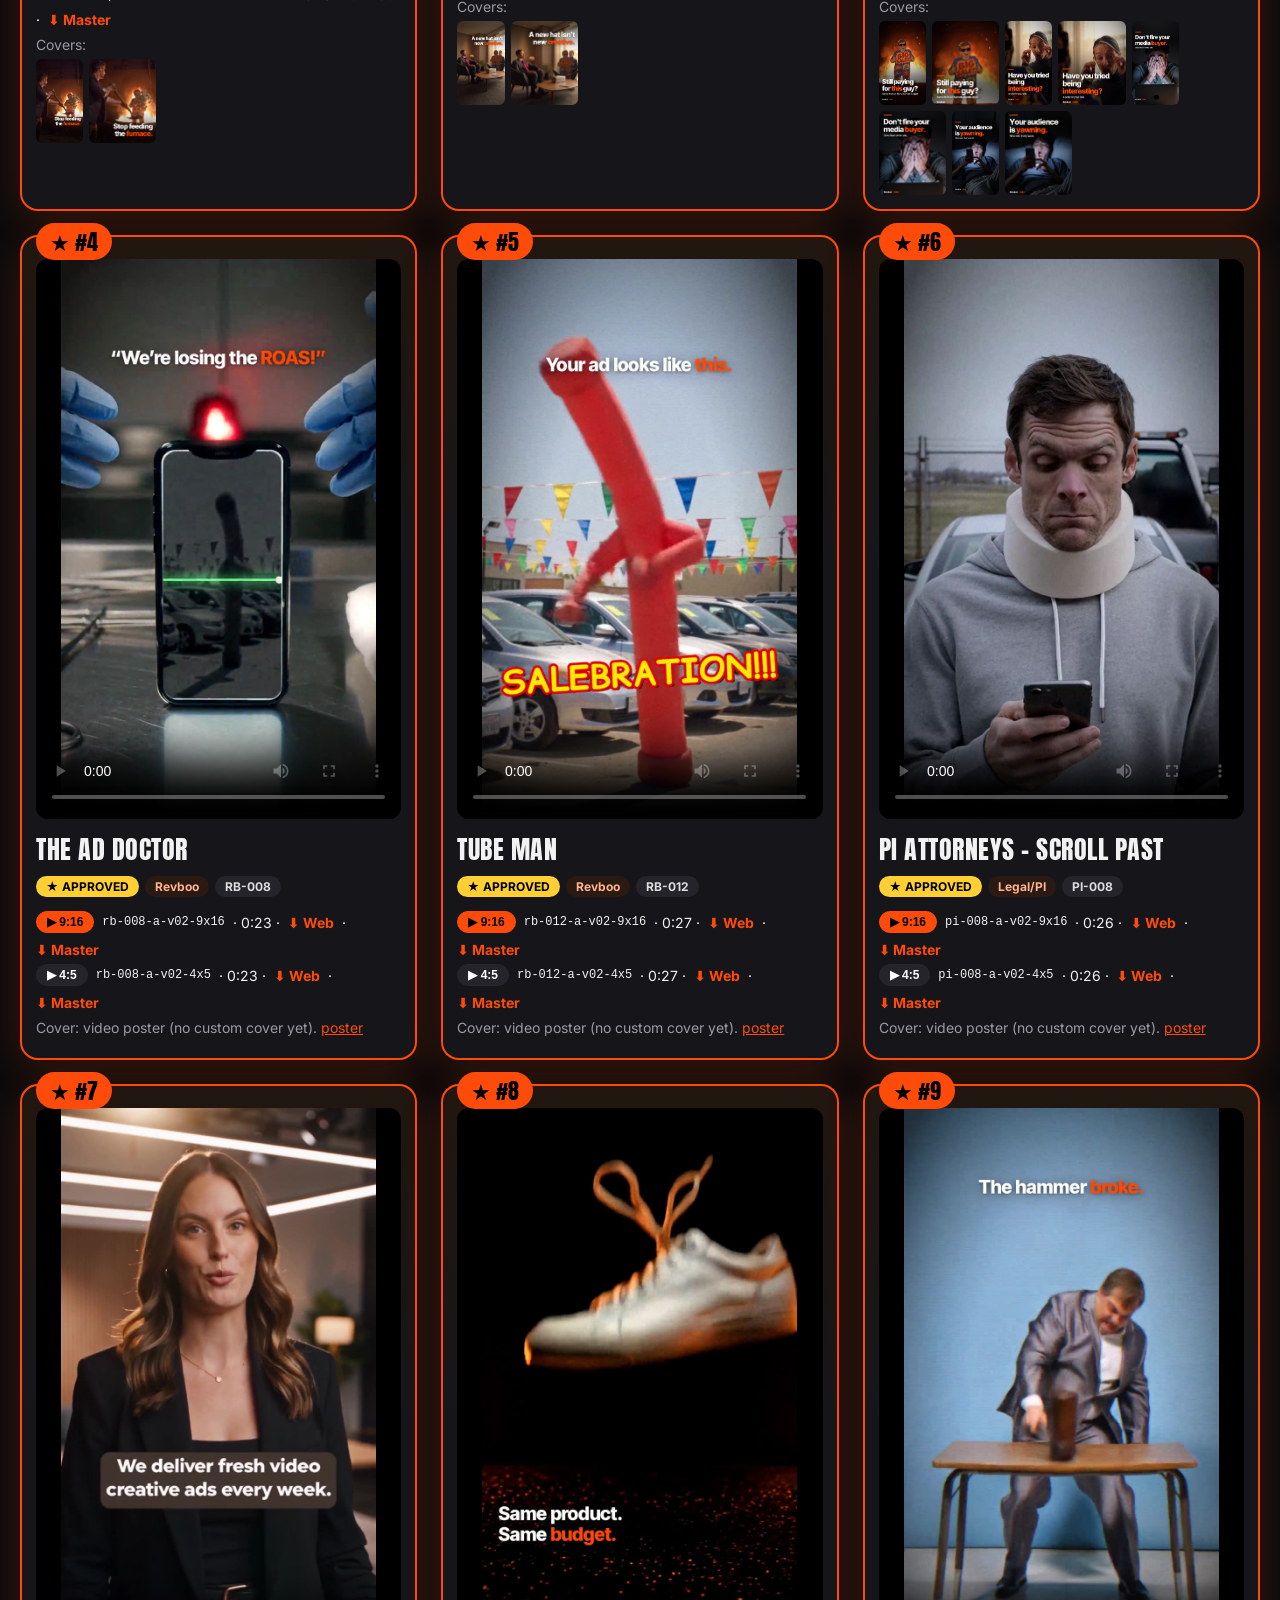
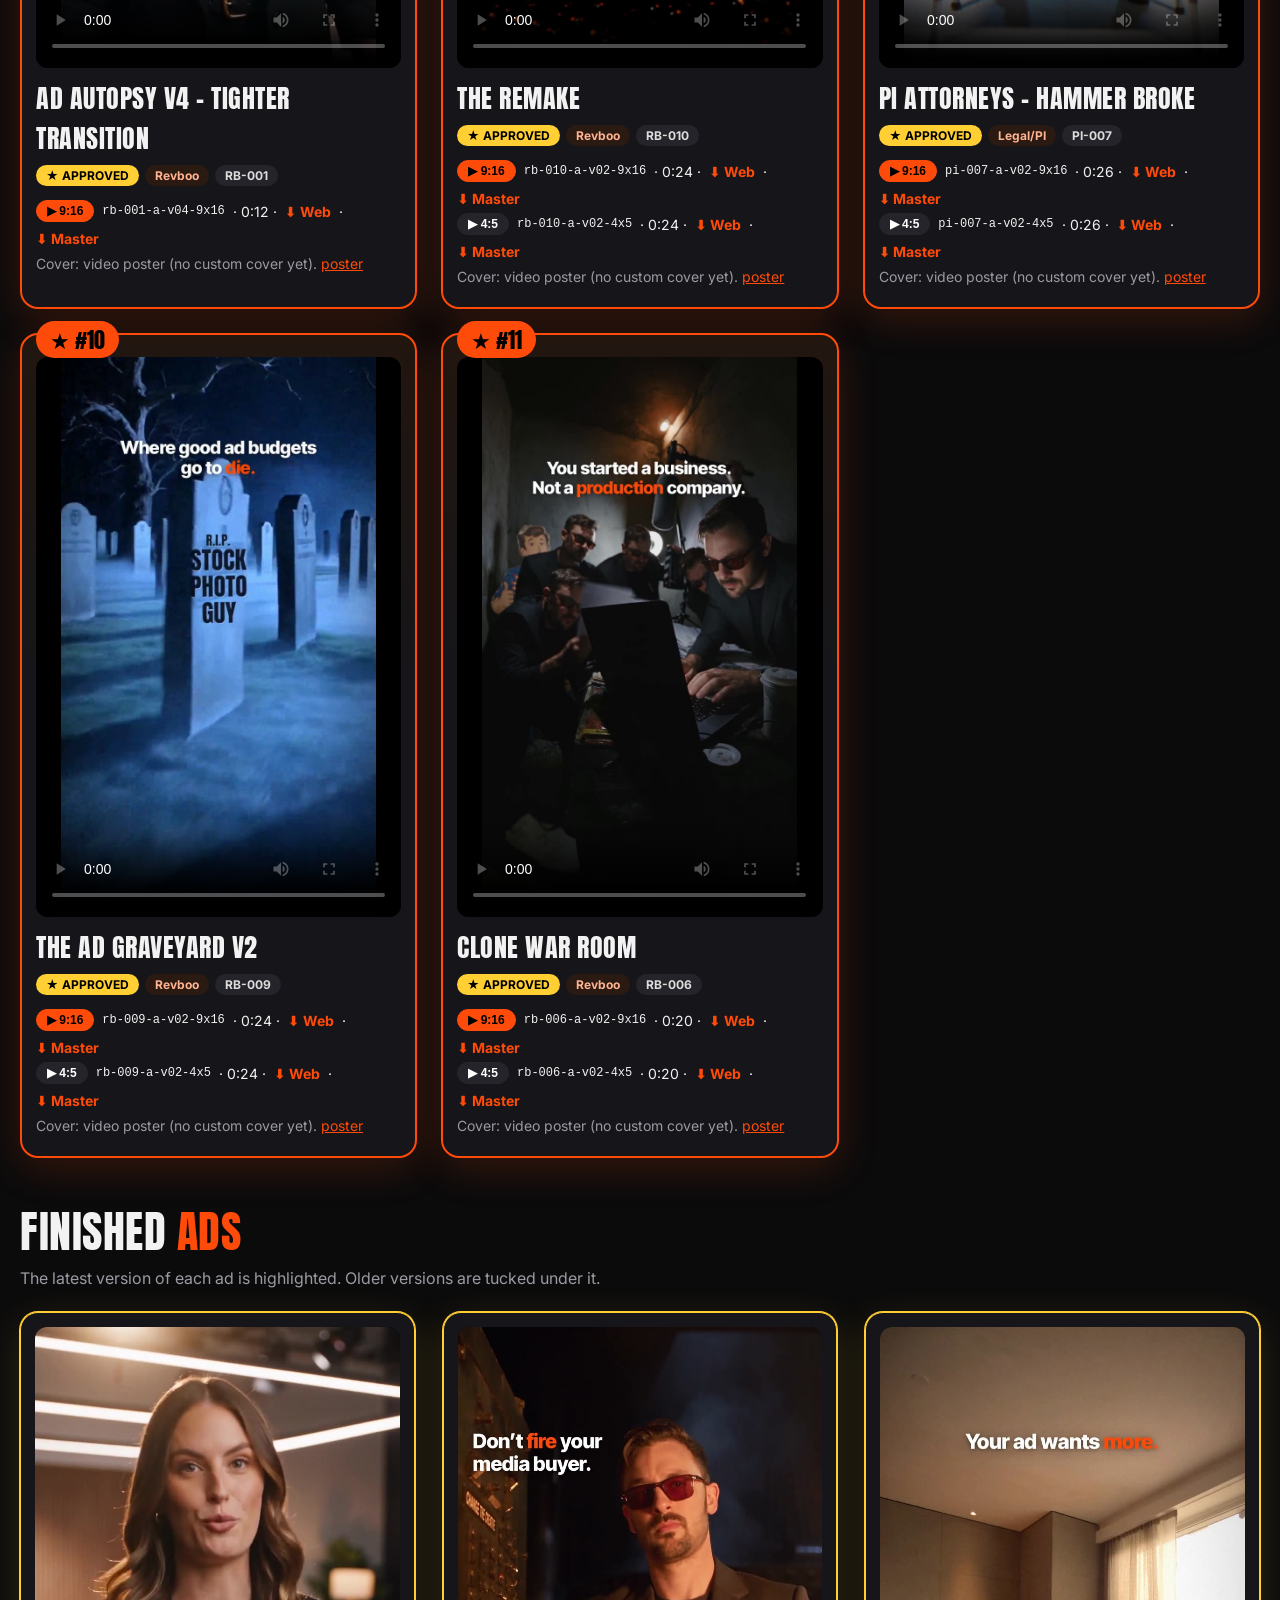
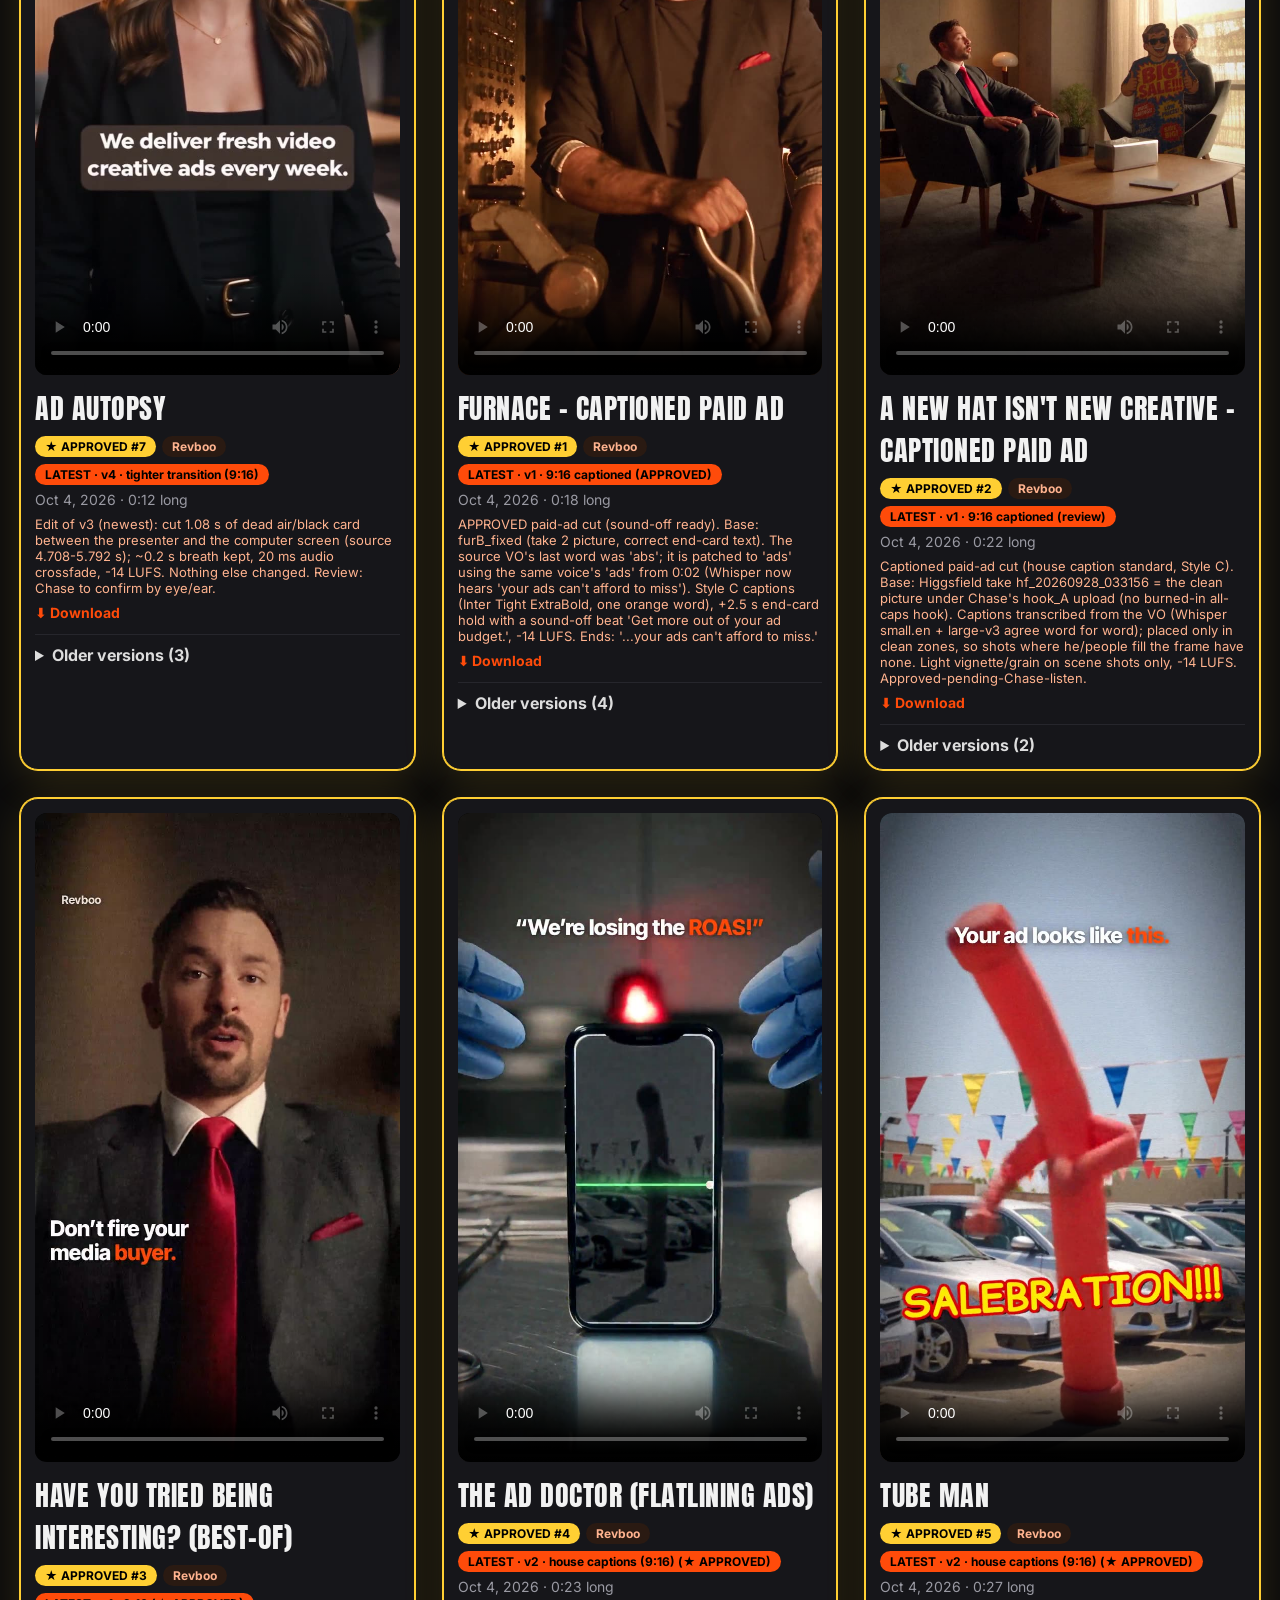
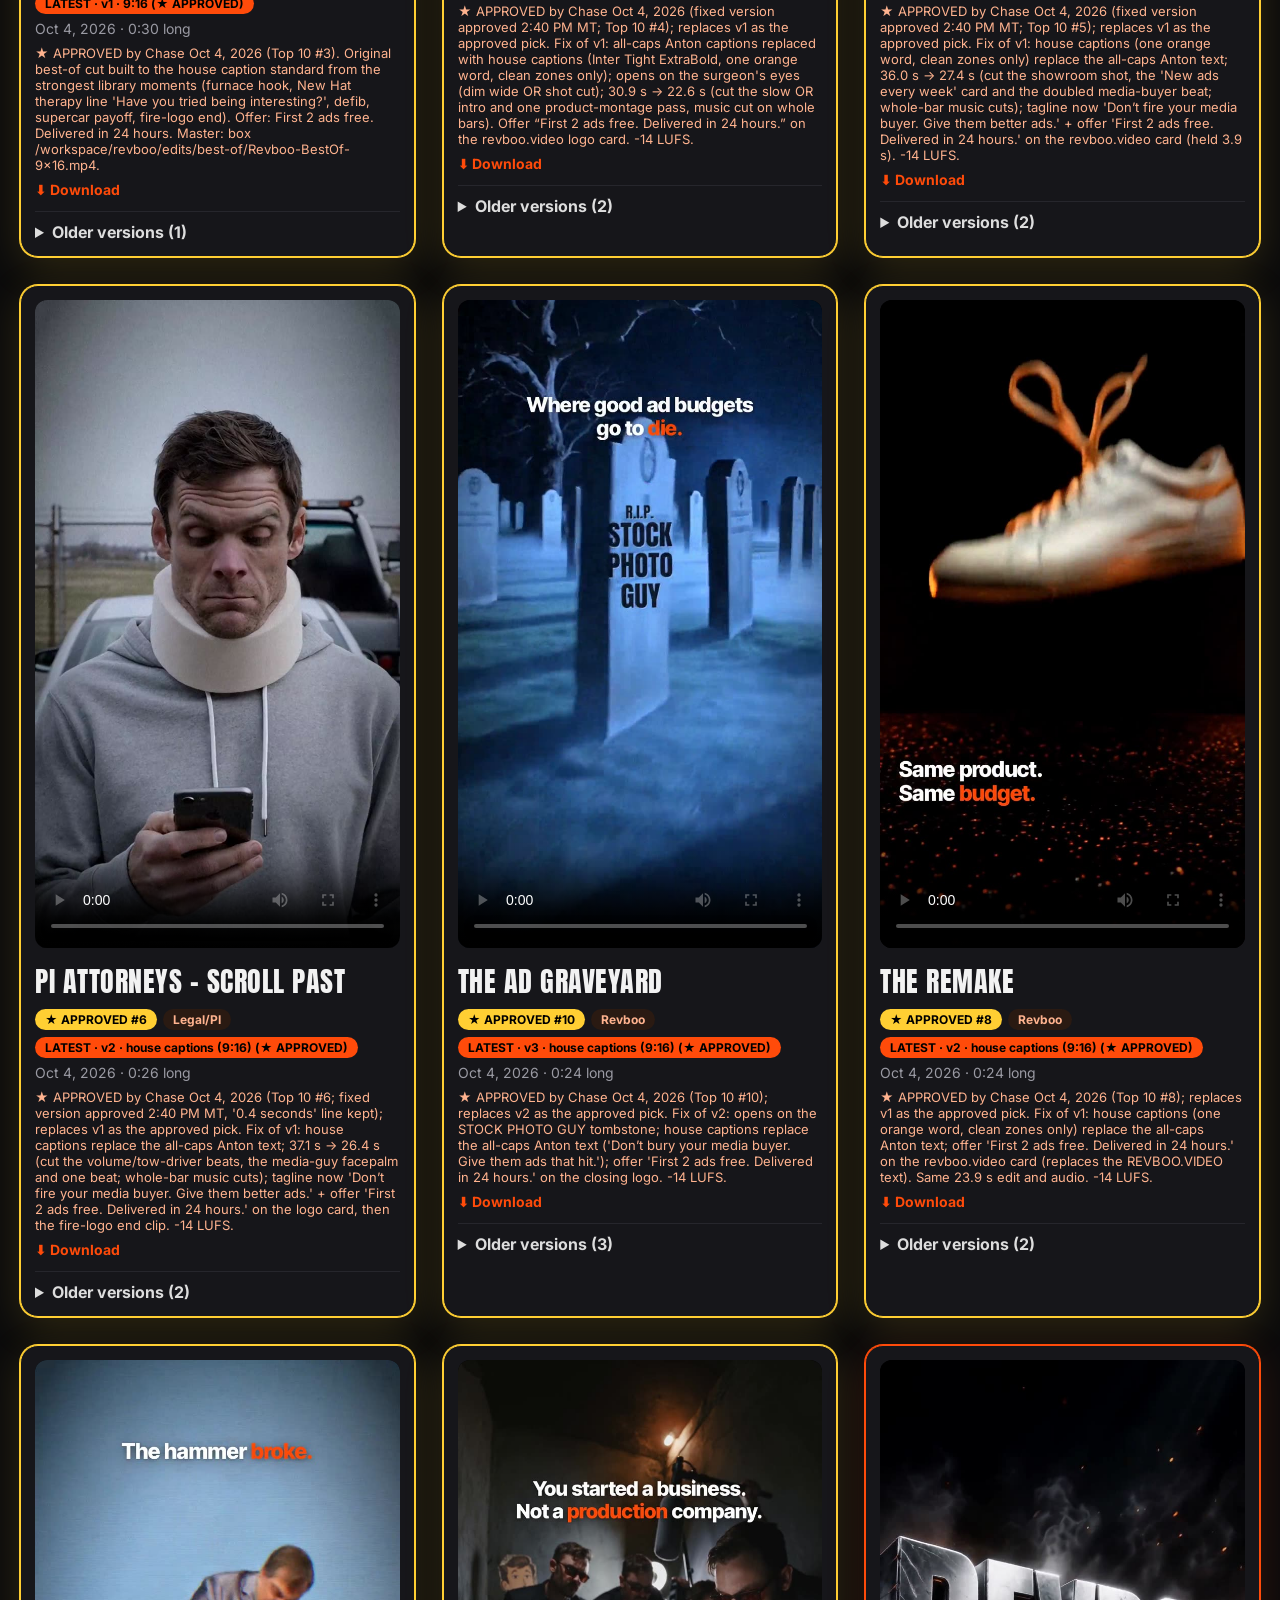
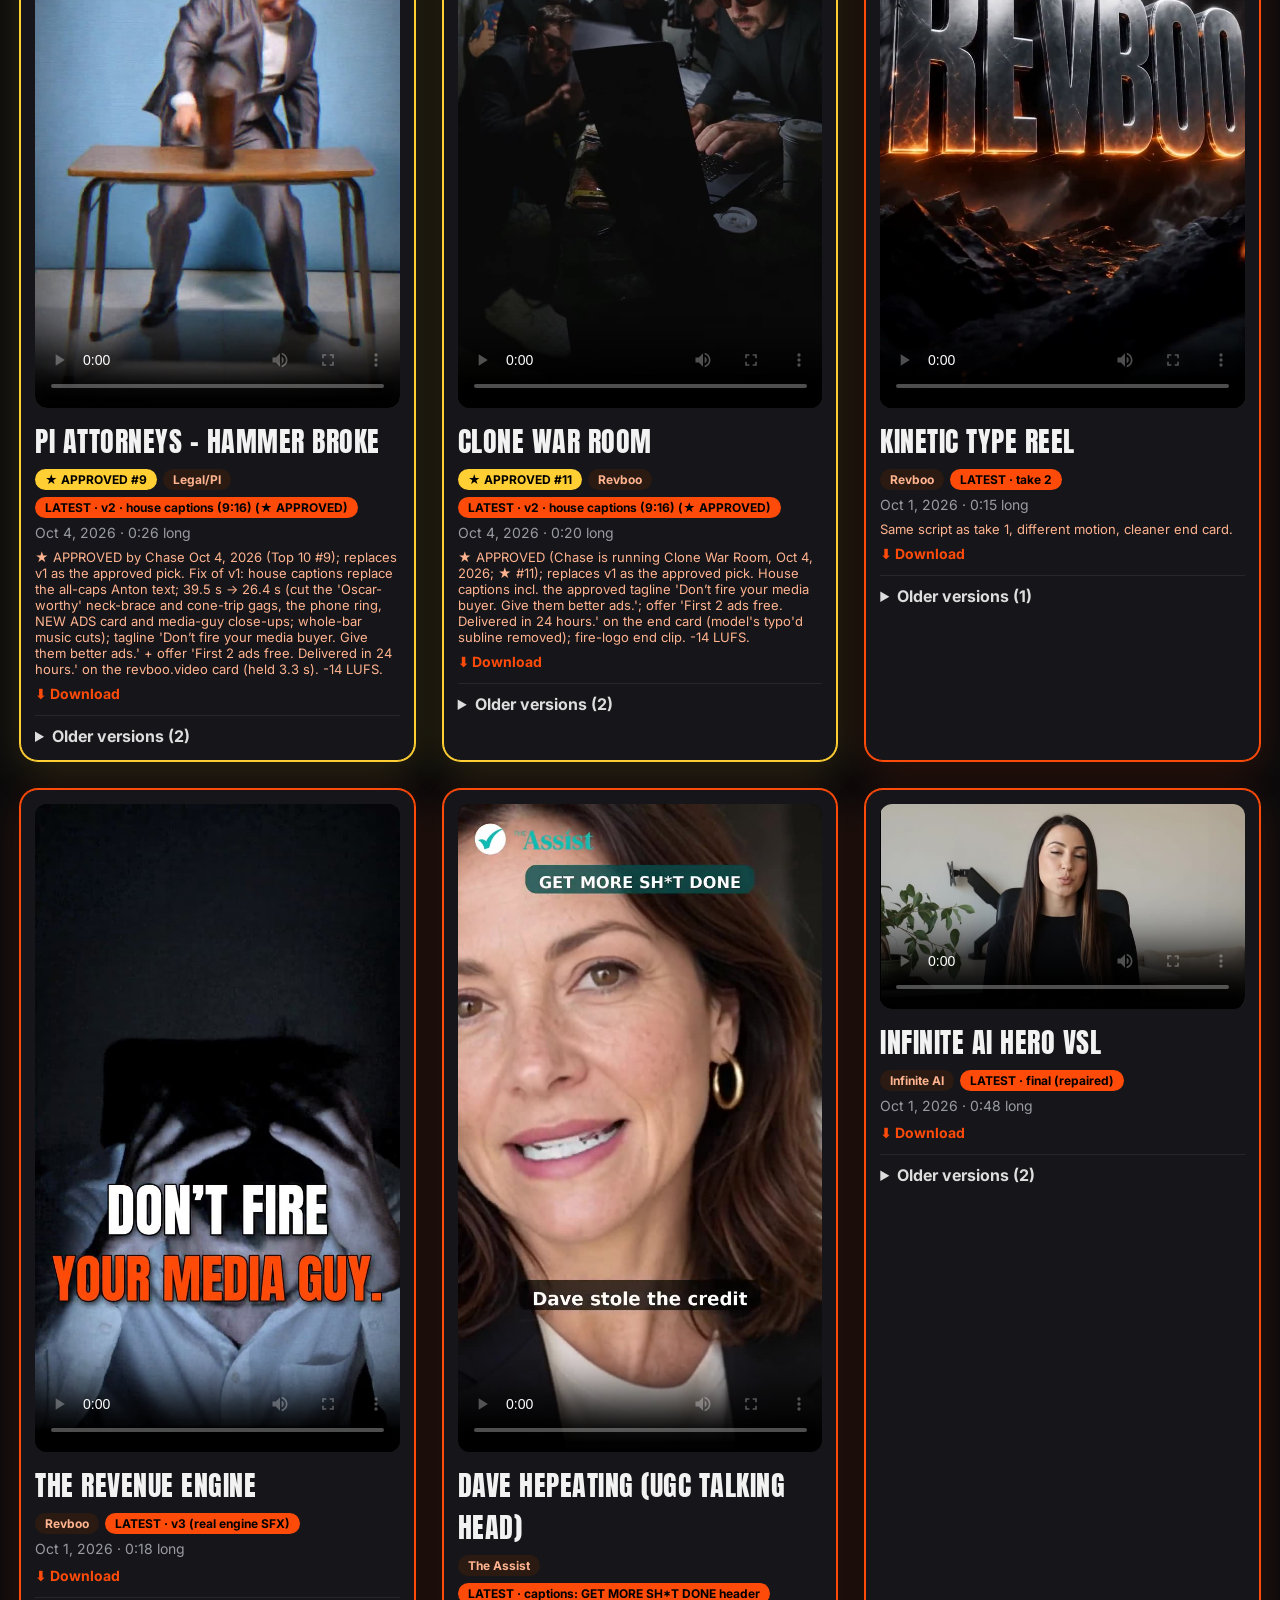
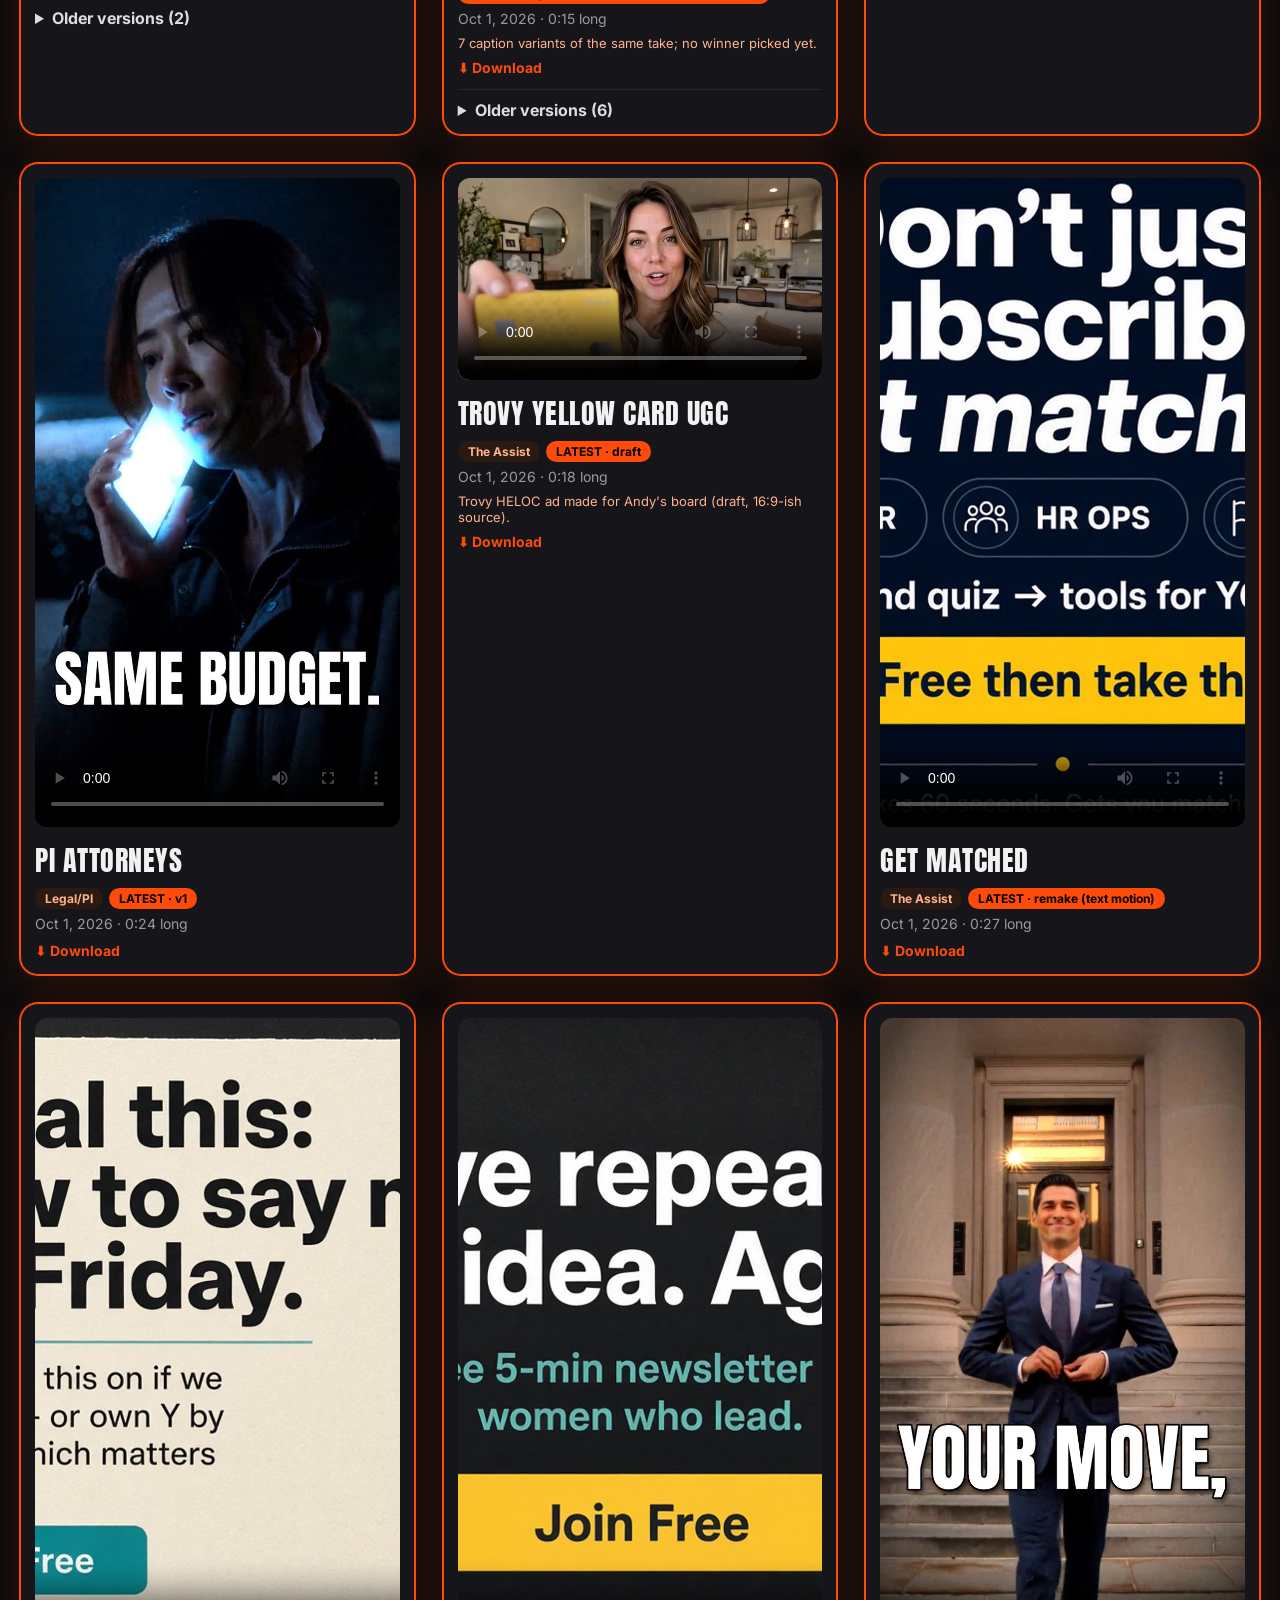
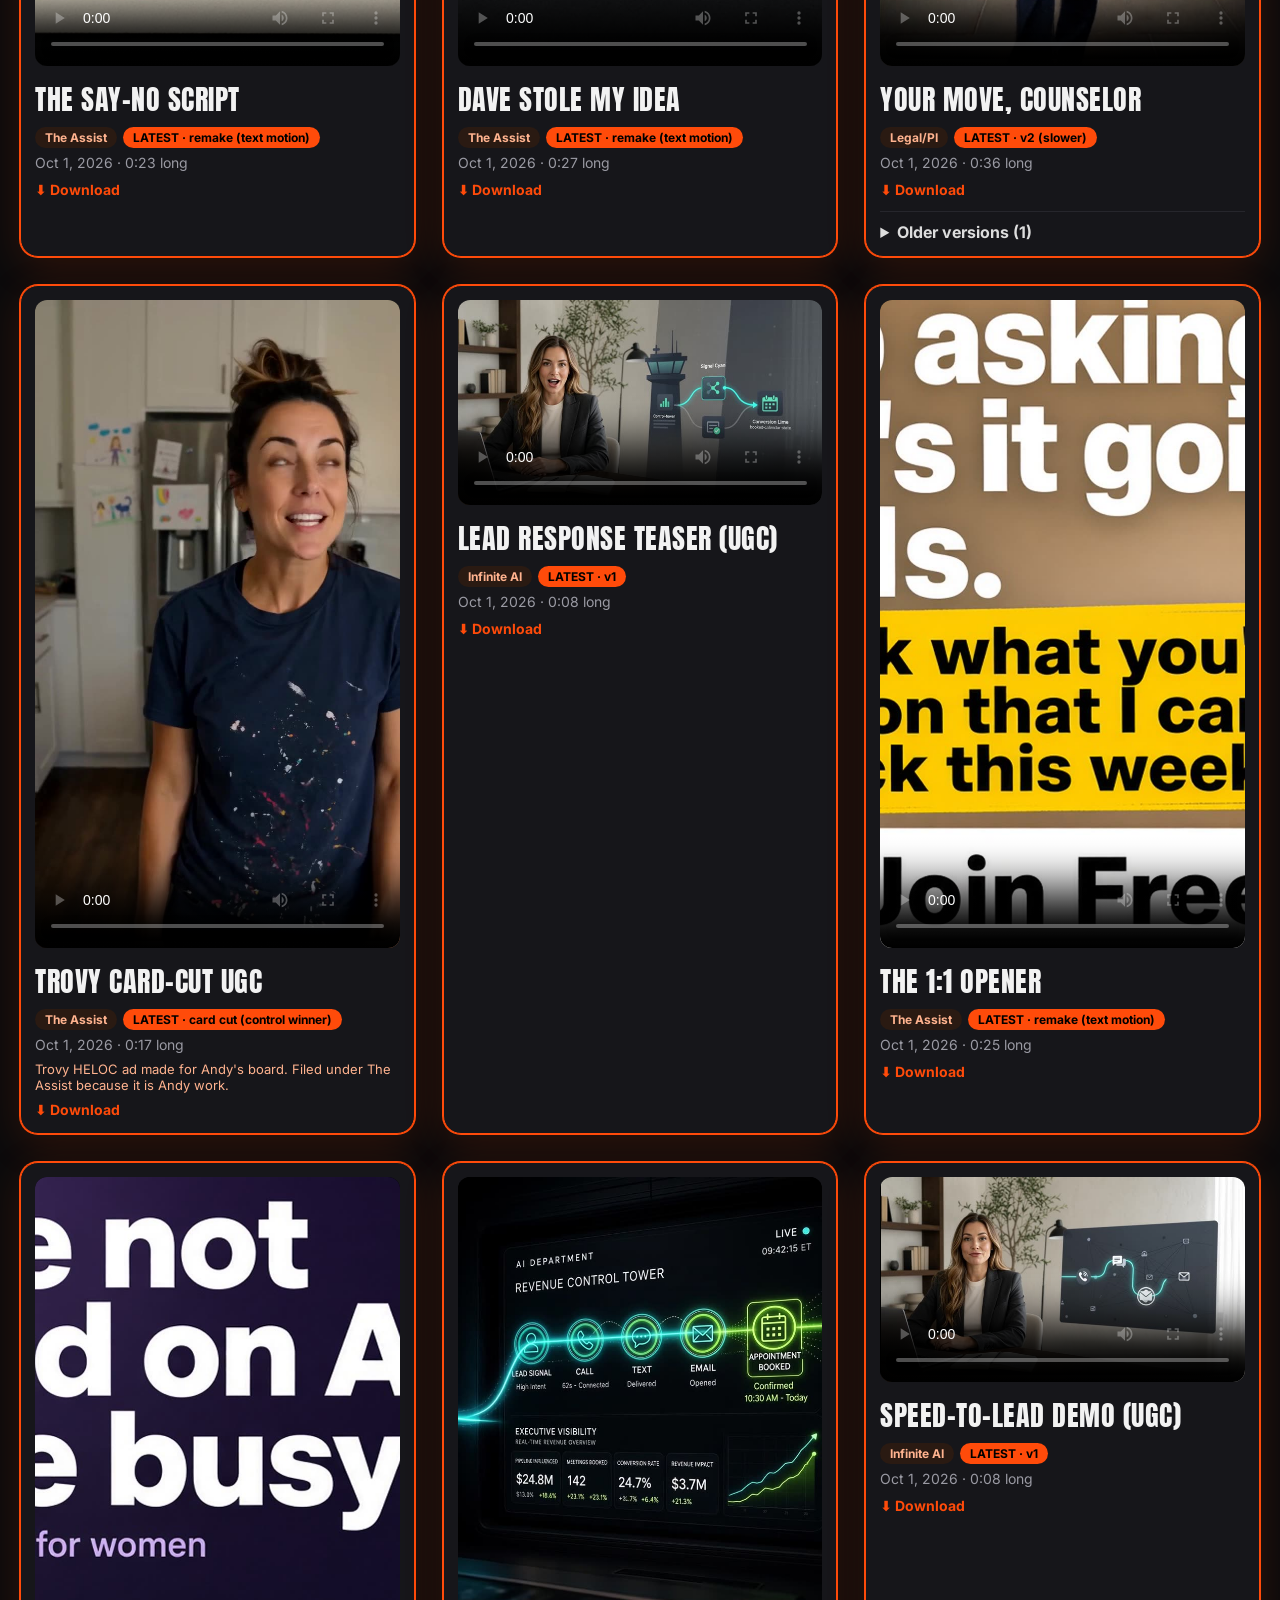
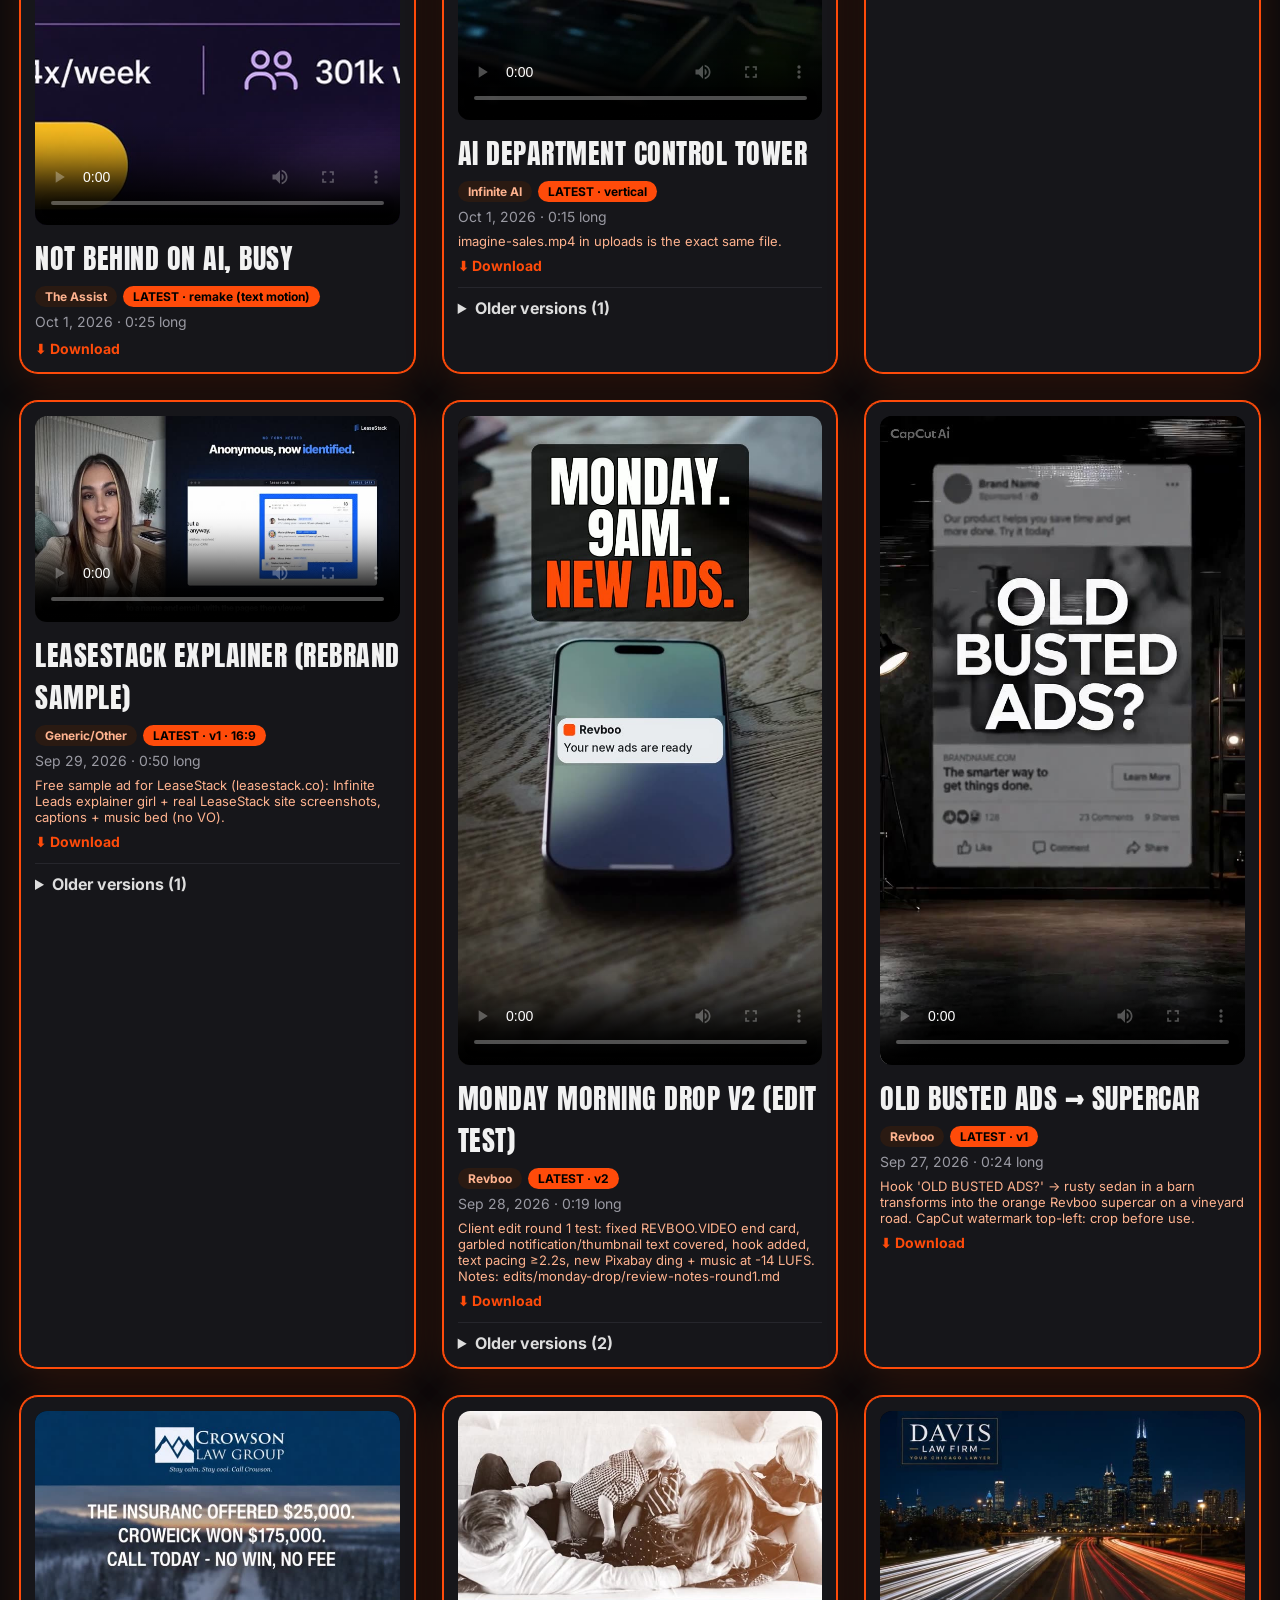
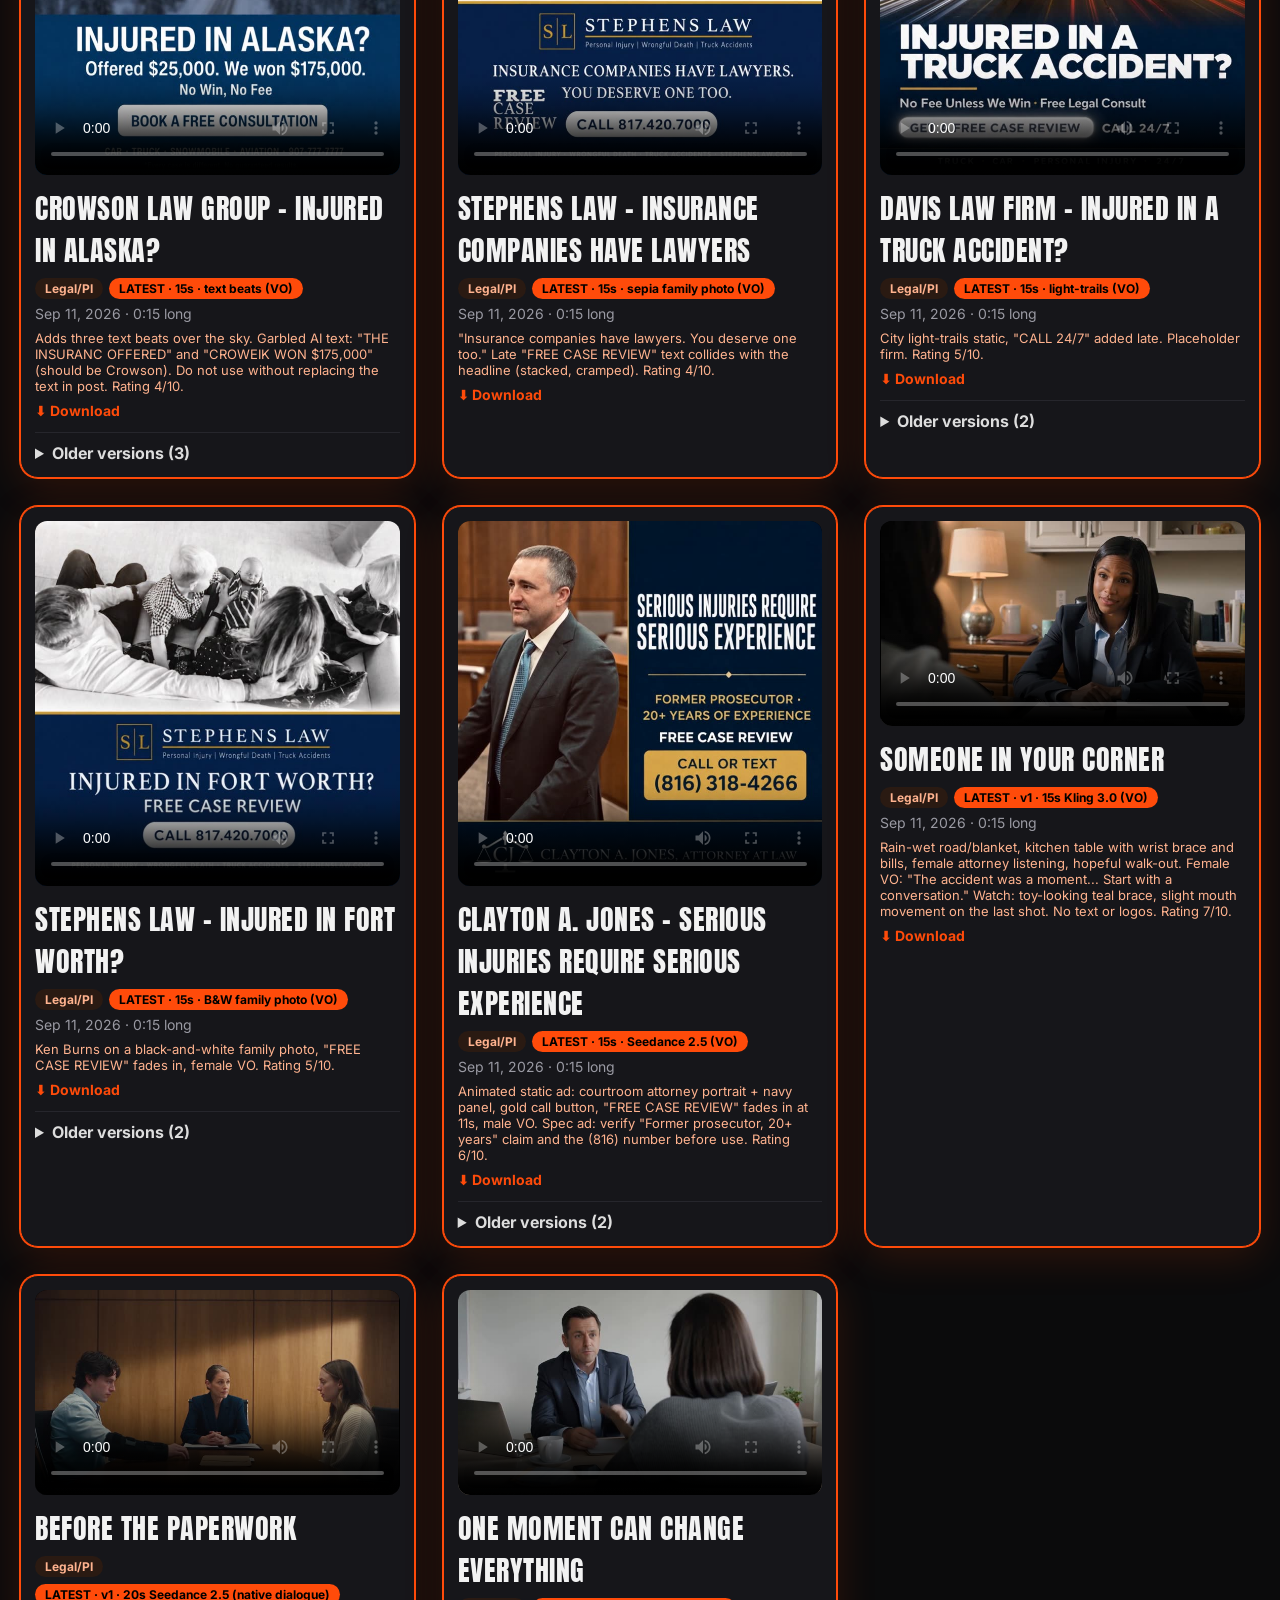
==== commit 3883abd1: "Add company dropdown and SuperMoney intake view" ====
--- a/index.html
+++ b/index.html
@@ -40,6 +40,12 @@
 .older .o-item video{width:100%;aspect-ratio:9/16;background:#000;border-radius:10px}
 .older .o-item div{font-size:12px;color:var(--mut);margin-top:4px}
 /* brand tabs */
+.company-picker{max-width:1280px;margin:0 auto;padding:0 20px 14px;display:flex;align-items:center;gap:12px;font-weight:700}
+.company-picker select{font:inherit;color:var(--ink,#eee);background:#1a1a1f;border:1px solid var(--line);border-radius:10px;padding:10px 14px;min-width:220px}
+.company-picker select:focus-visible{outline:2px solid var(--o);outline-offset:3px}
+.pending-ad{padding:20px;border:1px solid var(--line);border-radius:12px;background:#141418}
+.pending-ad h3{margin:0 0 10px}.pending-ad p{color:var(--mut);font-size:14px}
+
 .tabs{max-width:1280px;margin:auto;display:flex;gap:8px;padding:0 20px 12px;overflow-x:auto;scrollbar-width:none}
 .tabs a{flex:none;text-decoration:none;color:#ddd;background:#1a1a1f;border:1px solid var(--line);border-radius:12px;padding:10px 16px;font-family:Anton;font-size:18px;letter-spacing:.5px;text-transform:uppercase;white-space:nowrap}
 .tabs a small{font-family:Inter;font-size:12px;color:var(--mut);margin-left:6px;font-weight:700}
@@ -94,7 +100,7 @@
 </head>
 <body>
 <header><div class="bar"><div class="logo">REV<b>BOO</b> LIBRARY</div>
-<nav><a href="run.html" style="color:#ffcf33">★ Run page</a><a href="#approved" style="color:#ffcf33">★ Approved</a><a href="#ads">Finished Ads</a><a href="#clips">Clip Library</a><a href="#covers">Covers</a><a href="#brand" id="navBrand">Brand Assets</a><a href="https://github.com/Cryptouprise/revboo-library/blob/main/FINALS.md">FINALS ✓</a><a href="https://github.com/Cryptouprise/revboo-library/blob/main/BRAND.md">BRAND guide</a><a href="https://github.com/Cryptouprise/revboo-library/blob/main/plan/README.md">PLAN / Top 10</a></nav></div><div class="tabs" id="tabs"></div></header>
+<nav><a href="run.html" style="color:#ffcf33">★ Run page</a><a href="#approved" style="color:#ffcf33">★ Approved</a><a href="#ads">Finished Ads</a><a href="#clips">Clip Library</a><a href="#covers">Covers</a><a href="#brand" id="navBrand">Brand Assets</a><a href="https://github.com/Cryptouprise/revboo-library/blob/main/FINALS.md">FINALS ✓</a><a href="https://github.com/Cryptouprise/revboo-library/blob/main/BRAND.md">BRAND guide</a><a href="https://github.com/Cryptouprise/revboo-library/blob/main/plan/README.md">PLAN / Top 10</a></nav></div><div class="tabs" id="tabs"></div><label class="company-picker" for="company">Company<select id="company"><option value="All">All companies</option></select></label></header>
 <main>
 <a href="run.html" style="display:block;margin:18px 0 0;padding:16px 20px;border-radius:14px;background:#FF4B0A;color:#000;text-decoration:none;font-family:Anton,Impact,sans-serif;font-size:clamp(22px,3vw,32px);text-transform:uppercase;letter-spacing:.5px;text-align:center">★ Approved to Run: open the page with ONLY the 11 ads to run →</a>
 <div class="hero"><h1>Revboo <span>Video Library</span></h1>
@@ -130,7 +136,8 @@
 const touch=matchMedia('(hover:none)').matches;
 Promise.all([fetch('manifest.json',{cache:'no-cache'}).then(r=>r.json()),
   fetch('catalog/registry.json',{cache:'no-cache'}).then(r=>r.json()).catch(()=>({})),
-  fetch('covers.json',{cache:'no-cache'}).then(r=>r.json()).catch(()=>({covers:[]}))]).then(([m,reg,cvj])=>{
+  fetch('covers.json',{cache:'no-cache'}).then(r=>r.json()).catch(()=>({covers:[]})),
+  fetch('catalog/pending-intake.json',{cache:'no-cache'}).then(r=>r.json()).catch(()=>({entries:[]}))]).then(([m,reg,cvj,pending])=>{
   // ---- ★ approved (catalog/registry.json approved_ranking = source of truth)
   const RANKS=(reg.approved_ranking||[]).slice().sort((a,b)=>a.rank-b.rank);
   const APR={};RANKS.forEach(x=>(x.asset_ids||[]).forEach(id=>APR[id]=x.rank));
@@ -138,11 +145,16 @@
   const CRK={};RANKS.forEach(x=>(x.cover_ids||[]).forEach(id=>CRK[id]=x.rank));
   const starChip=id=>APR[id]?`<span class="chip star">★ APPROVED #${APR[id]}</span>`:'';
   document.documentElement.style.setProperty('--o',m.brand?.color||'#FF4B0A');
-  const brands=m.brands||['Revboo','Legal/PI','The Assist','Infinite AI','Solar Freedom','Generic/Other'];
+  const brands=[...new Set([...(m.brands||['Revboo','Legal/PI','The Assist','Infinite AI','Solar Freedom','Generic/Other']),...(reg.concepts||[]).filter(c=>c.collection==='SuperMoney').map(c=>c.collection)])];
   const finals=(m.finals||[]).map(f=>({...f,brand:f.brand||'Generic/Other'}));
   const clipsAll=(m.clips||[]).map(c=>({...c,brand:c.brand||'Generic/Other'})).sort(byNew);
   const count=b=>finals.filter(f=>b==='All'||f.brand===b).length+clipsAll.filter(c=>b==='All'||c.brand===b).length;
   const tabsEl=document.getElementById('tabs');
+  const company=document.getElementById('company');
+  company.innerHTML=['All',...brands].map(b=>`<option value="${esc(b)}">${esc(b==='All'?'All companies':b)}</option>`).join('');
+  company.onchange=()=>{location.hash='brand='+encodeURIComponent(company.value)};
+  const pendingFor=b=>(pending.entries||[]).filter(x=>x.brand===b&&!finals.some(f=>f.id===x.id)&&!(reg.concepts||[]).find(c=>c.concept_id===x.concept_id)?.assets.length).sort((a,b)=>a.concept_id.localeCompare(b.concept_id));
+  const pendingHTML=b=>{const list=pendingFor(b);return list.length?`<div class="brandnote" role="status">${list.length} videos cataloged — video upload pending.</div><div class="ads">${list.map(x=>`<article class="pending-ad"><h3>${esc(x.title)}</h3><span class="chip">${esc(x.concept_id)}</span><span class="chip">Awaiting upload</span><p>${fmt(x.duration)} · ${esc(x.category)}</p></article>`).join('')}</div>`:''};
   const cur=()=>{const h=decodeURIComponent((location.hash.match(/brand=([^&]+)/)||[])[1]||'All');return h==='All'||brands.includes(h)?h:'All'};
   function drawTabs(b){tabsEl.innerHTML=['All',...brands].map(x=>`<a href="#brand=${encodeURIComponent(x)}" class="${x===b?'on':''} ${count(x)?'':'zero'}">${esc(x)}<small>${count(x)}</small></a>`).join('')}
   const adCard=(g,showBrand)=>{const f=g[0],old=g.slice(1);return `
@@ -161,10 +173,10 @@
     const el=document.getElementById('adsGrid');
     const list=finals.filter(f=>b==='All'||f.brand===b);
     document.getElementById('adsTitle').innerHTML=(b==='All'?'':esc(b)+' · ')+'Finished <span>Ads</span>';
-    if(!list.length){el.innerHTML='<p class="empty">Nothing filed here yet.</p>';return}
+    if(!list.length){el.innerHTML=pendingHTML(b)||'<p class="empty">Nothing filed here yet.</p>';return}
     if(b==='All'){el.innerHTML=`<div class="ads">${groupsOf(list).map(g=>adCard(g,true)).join('')}</div>`;return}
     const cats=[...new Set(list.slice().sort(byNew).map(f=>f.category||'Ads'))];
-    el.innerHTML=`<p class="brandnote">${esc(BRAND_NOTES[b]||'')}</p>`+cats.map(c=>`<h3 class="cat">${esc(c)}</h3><div class="ads">${groupsOf(list.filter(f=>(f.category||'Ads')===c)).map(g=>adCard(g,false)).join('')}</div>`).join('');
+    el.innerHTML=`<p class="brandnote">${esc(BRAND_NOTES[b]||'')}</p>`+cats.map(c=>`<h3 class="cat">${esc(c)}</h3><div class="ads">${groupsOf(list.filter(f=>(f.category||'Ads')===c)).map(g=>adCard(g,false)).join('')}</div>`).join('')+pendingHTML(b);
   }
   // ---- ★ approved section
   {const FM={};finals.forEach(f=>FM[f.id]=f);const CV={};(cvj.covers||[]).forEach(c=>CV[c.id]=c);
@@ -218,7 +230,7 @@
     <div class="bcard"><div class="fontdemo" style="font-size:44px">REVBOO<span style="color:var(--o)">.VIDEO</span></div><h3>Brand name</h3><p class="meta">Always exactly "Revboo" and "revboo.video".</p></div>`;
   Promise.resolve(cvj).then(c=>{document.getElementById('coverGrid').innerHTML=(c.covers||[]).filter(x=>x.status==='approved').map(x=>`<div class="bcard"><a href="${esc(x.file)}" target="_blank" rel="noopener"><img loading="lazy" src="${esc(x.file)}" alt="${esc(x.line)}"></a>
      ${CRK[x.id]?`<span class="chip star">★ APPROVED #${CRK[x.id]}</span>`:''}<h3>${esc(x.line)}</h3><div class="meta">${esc(x.aspect)} · ${esc(x.size)} · ${esc(x.made_by)} · for ${esc(x.for)}</div><div class="${x.warning?'w':'note'}">${x.warning?'⚠ ':''}${esc(x.note)}</div><a class="dl" href="${esc(x.file)}" download>⬇ Download</a></div>`).join('')}).catch(()=>{});
-  function route(){const b=cur();brandNow=b;drawTabs(b);drawAds(b);drawFilters();drawClips();
+  function route(){const b=cur();brandNow=b;company.value=b;drawTabs(b);drawAds(b);drawFilters();drawClips();
     const show=b==='All'||b==='Revboo';document.getElementById('brand').hidden=!show;document.getElementById('covers').hidden=!show;document.getElementById('navBrand').hidden=!show;
     document.title=(b==='All'?'':b+' · ')+'Revboo Video Library'}
   addEventListener('hashchange',()=>{if(/brand=/.test(location.hash)||location.hash==='')route()});
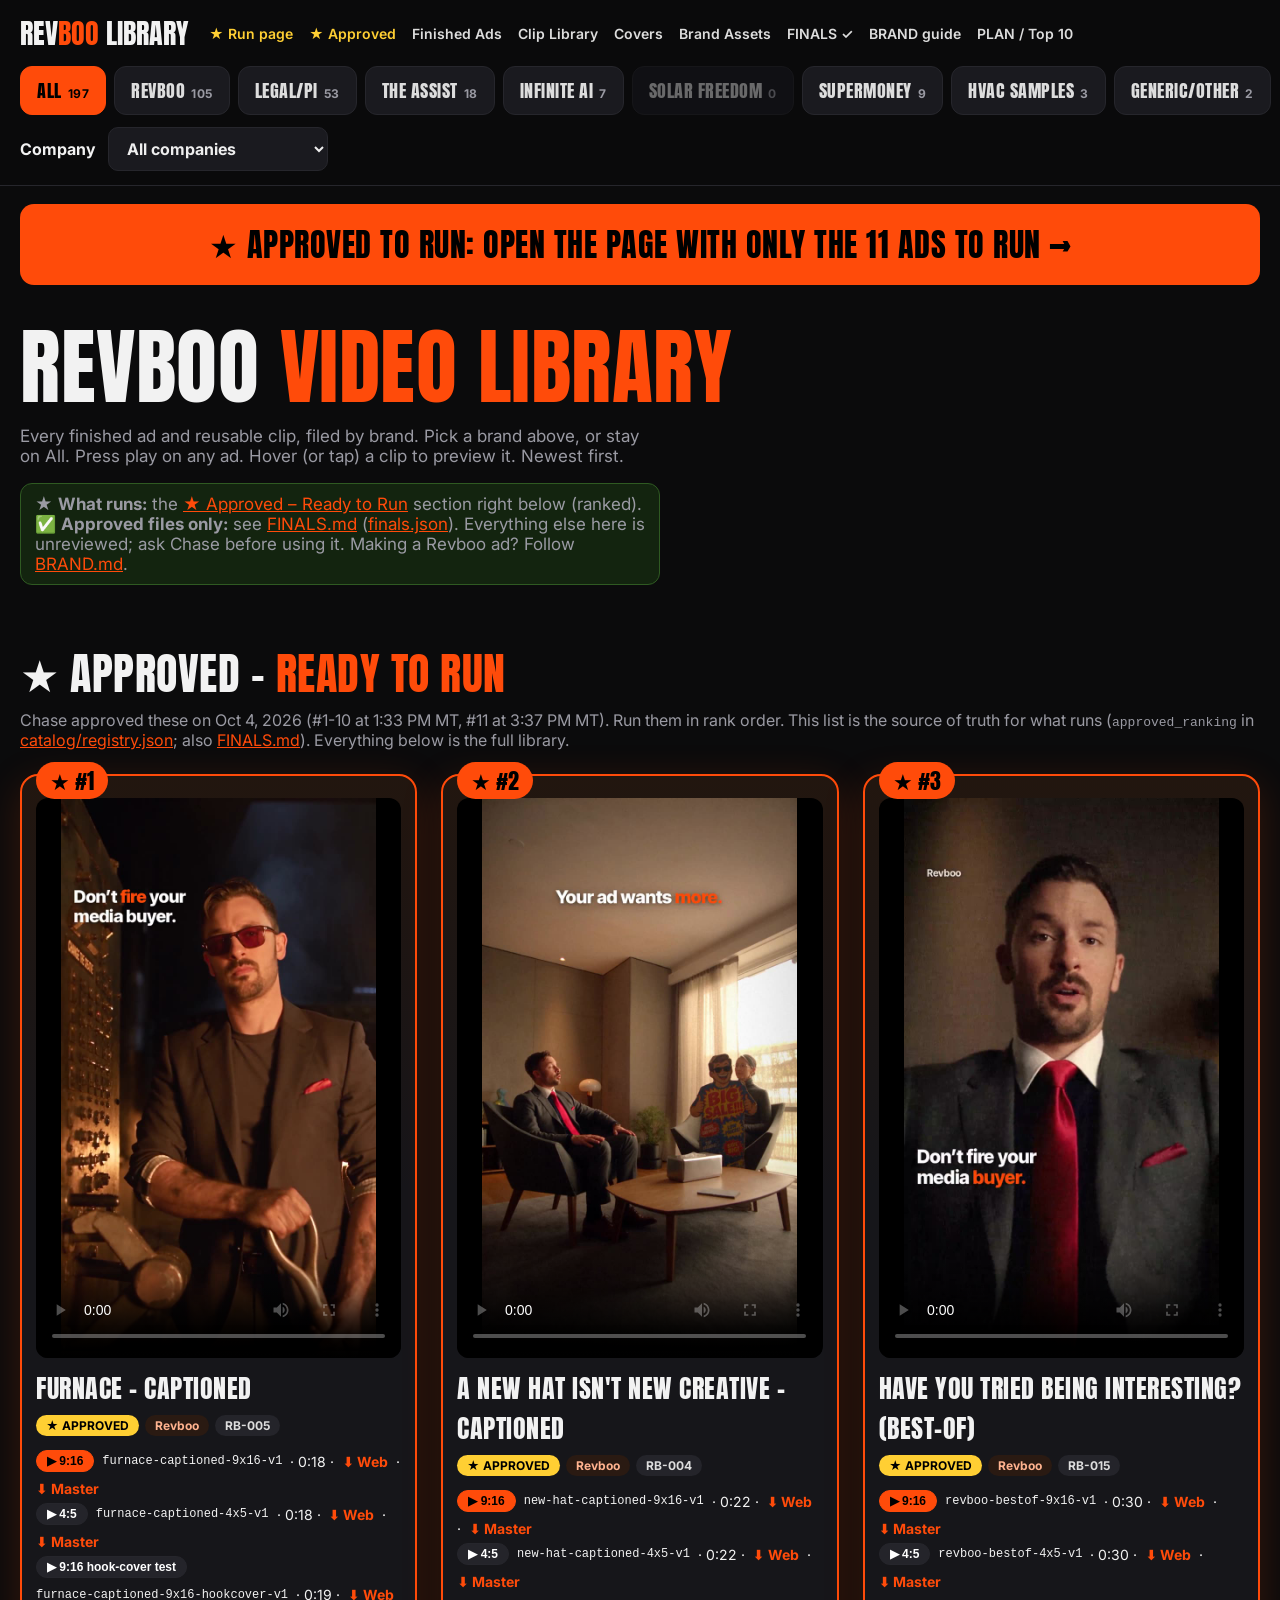
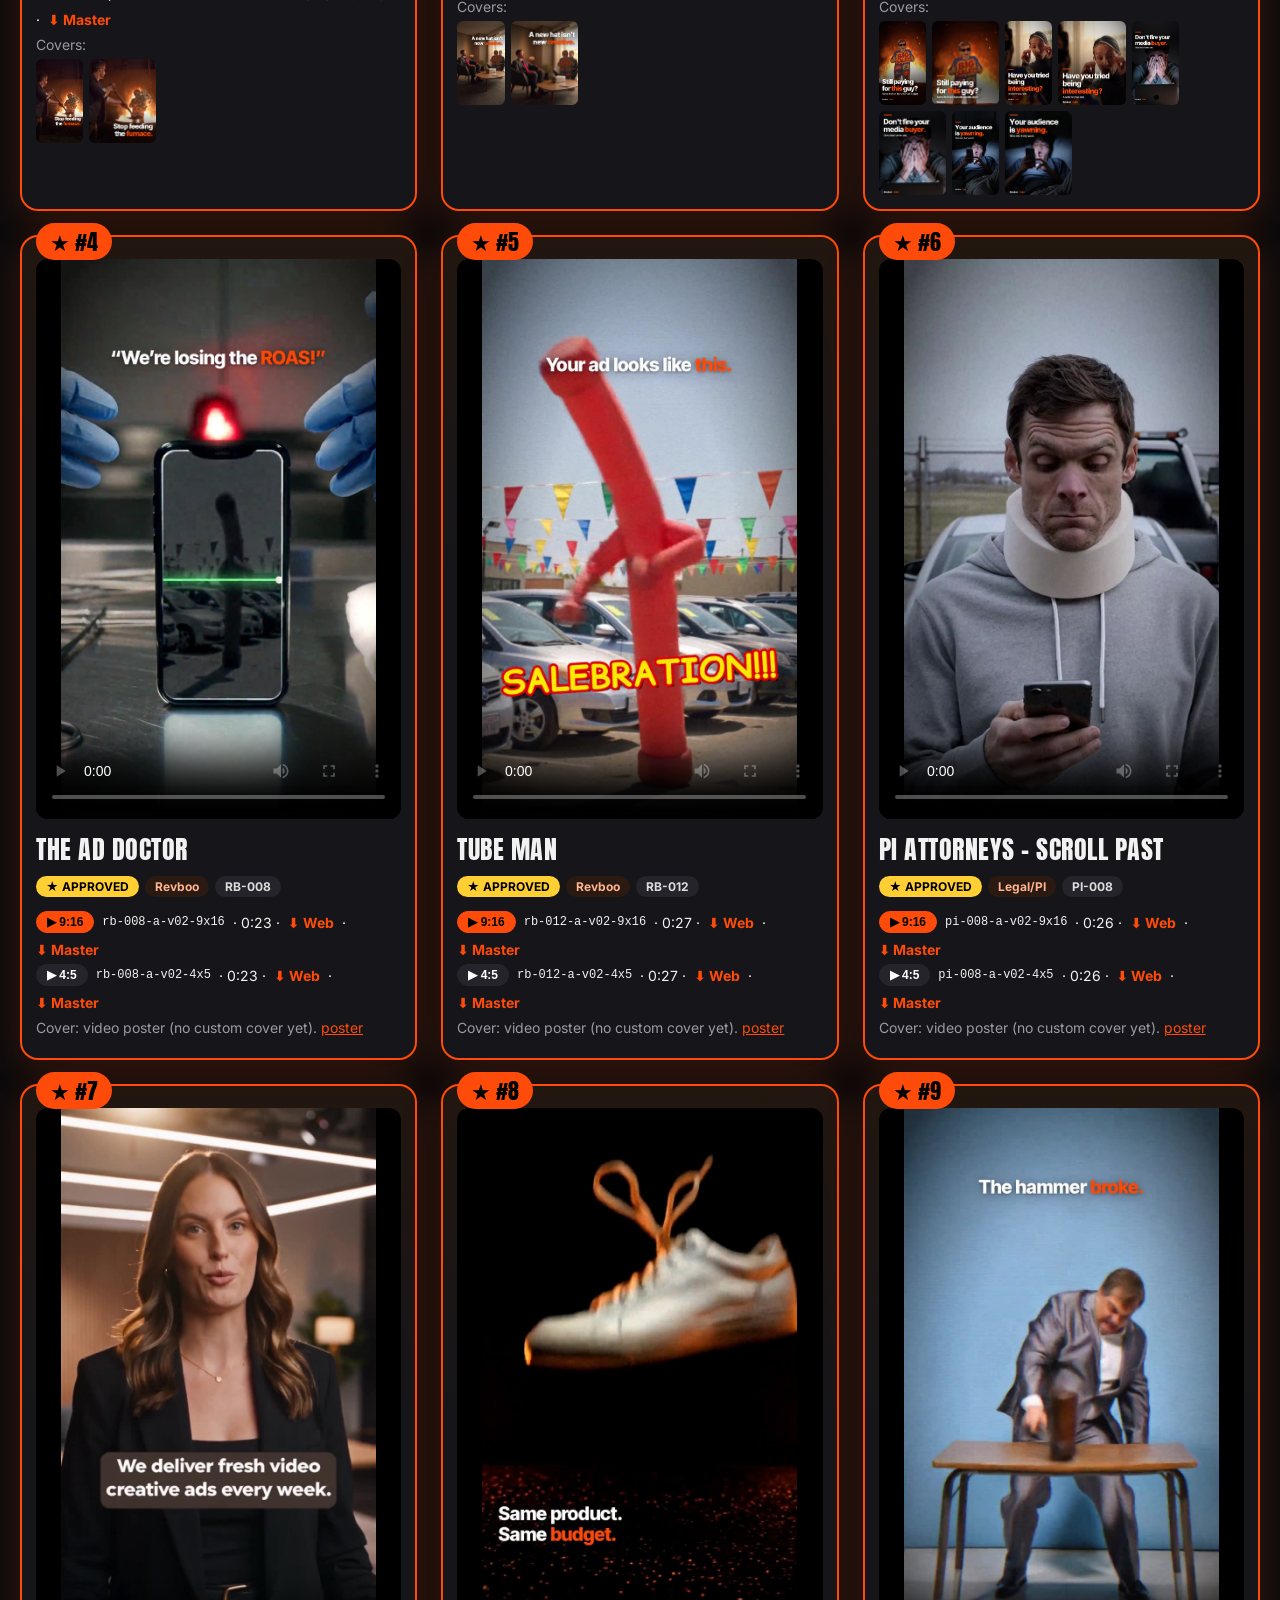
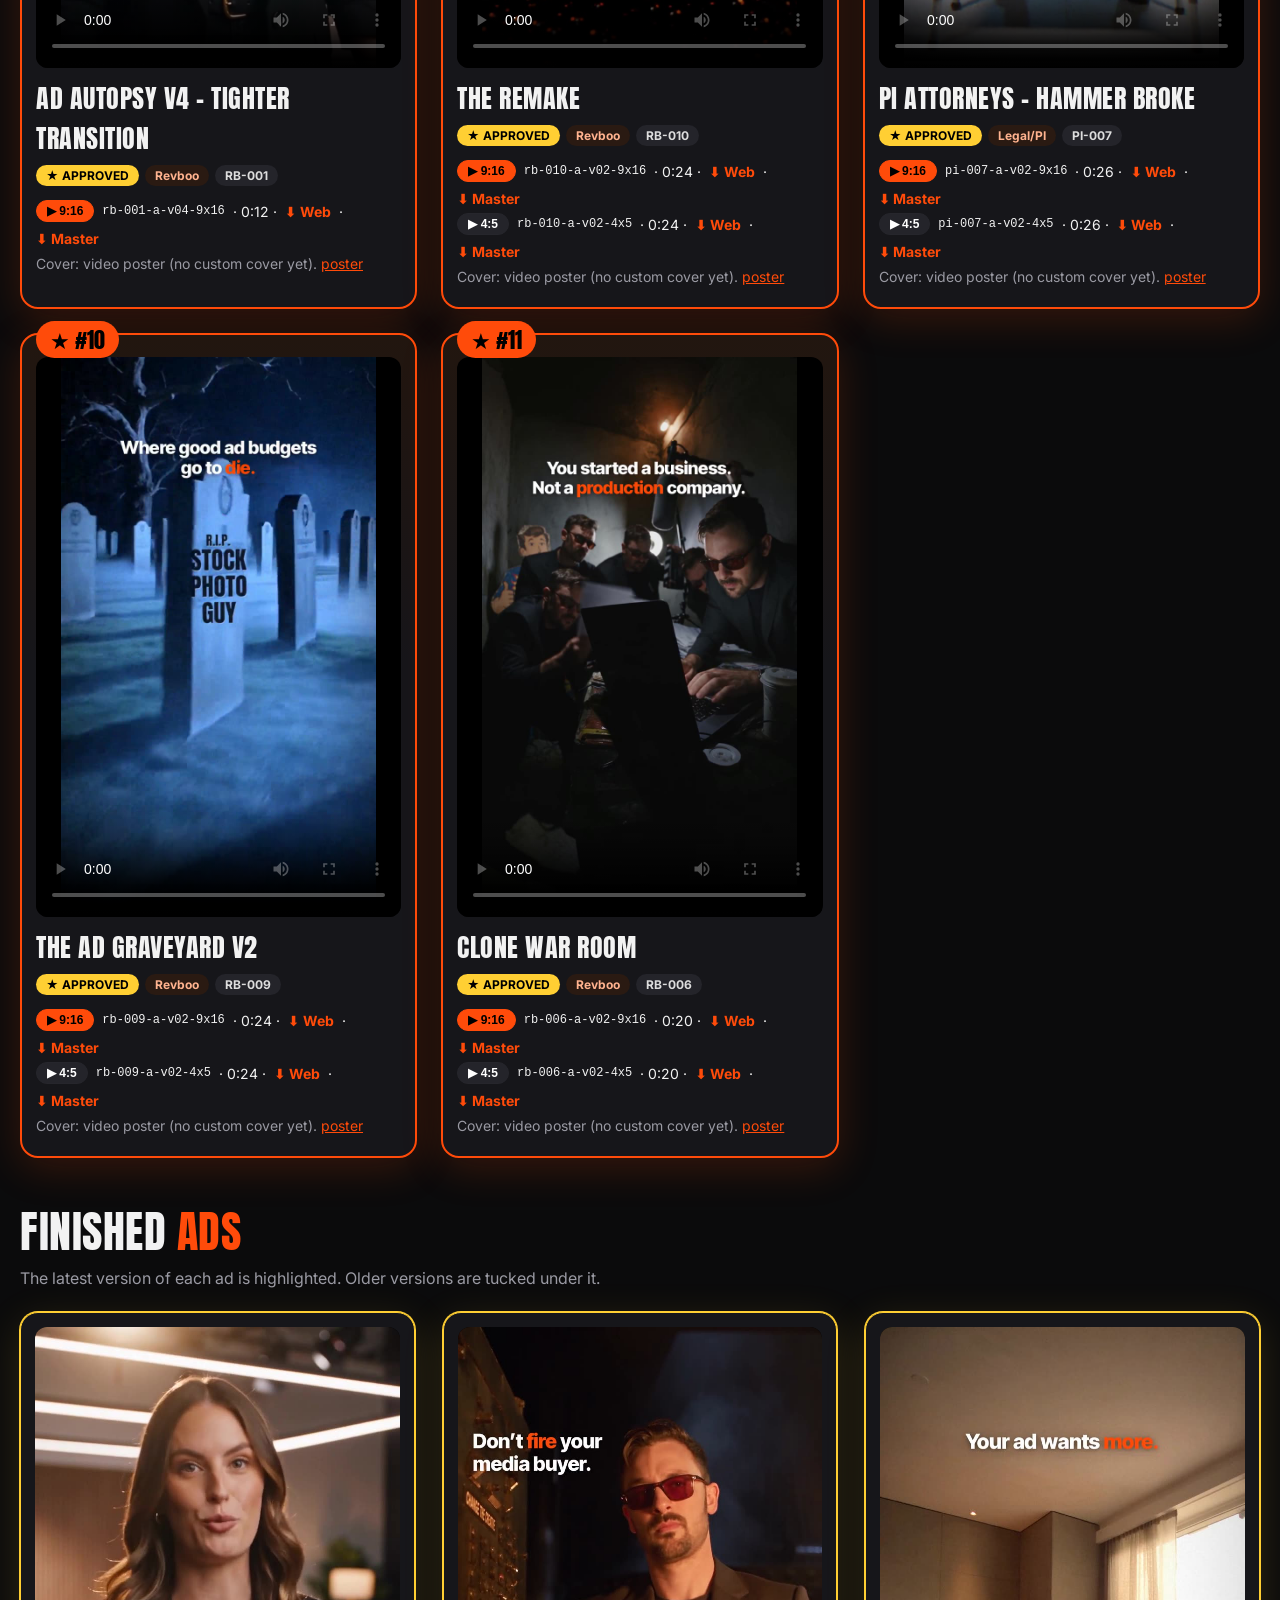
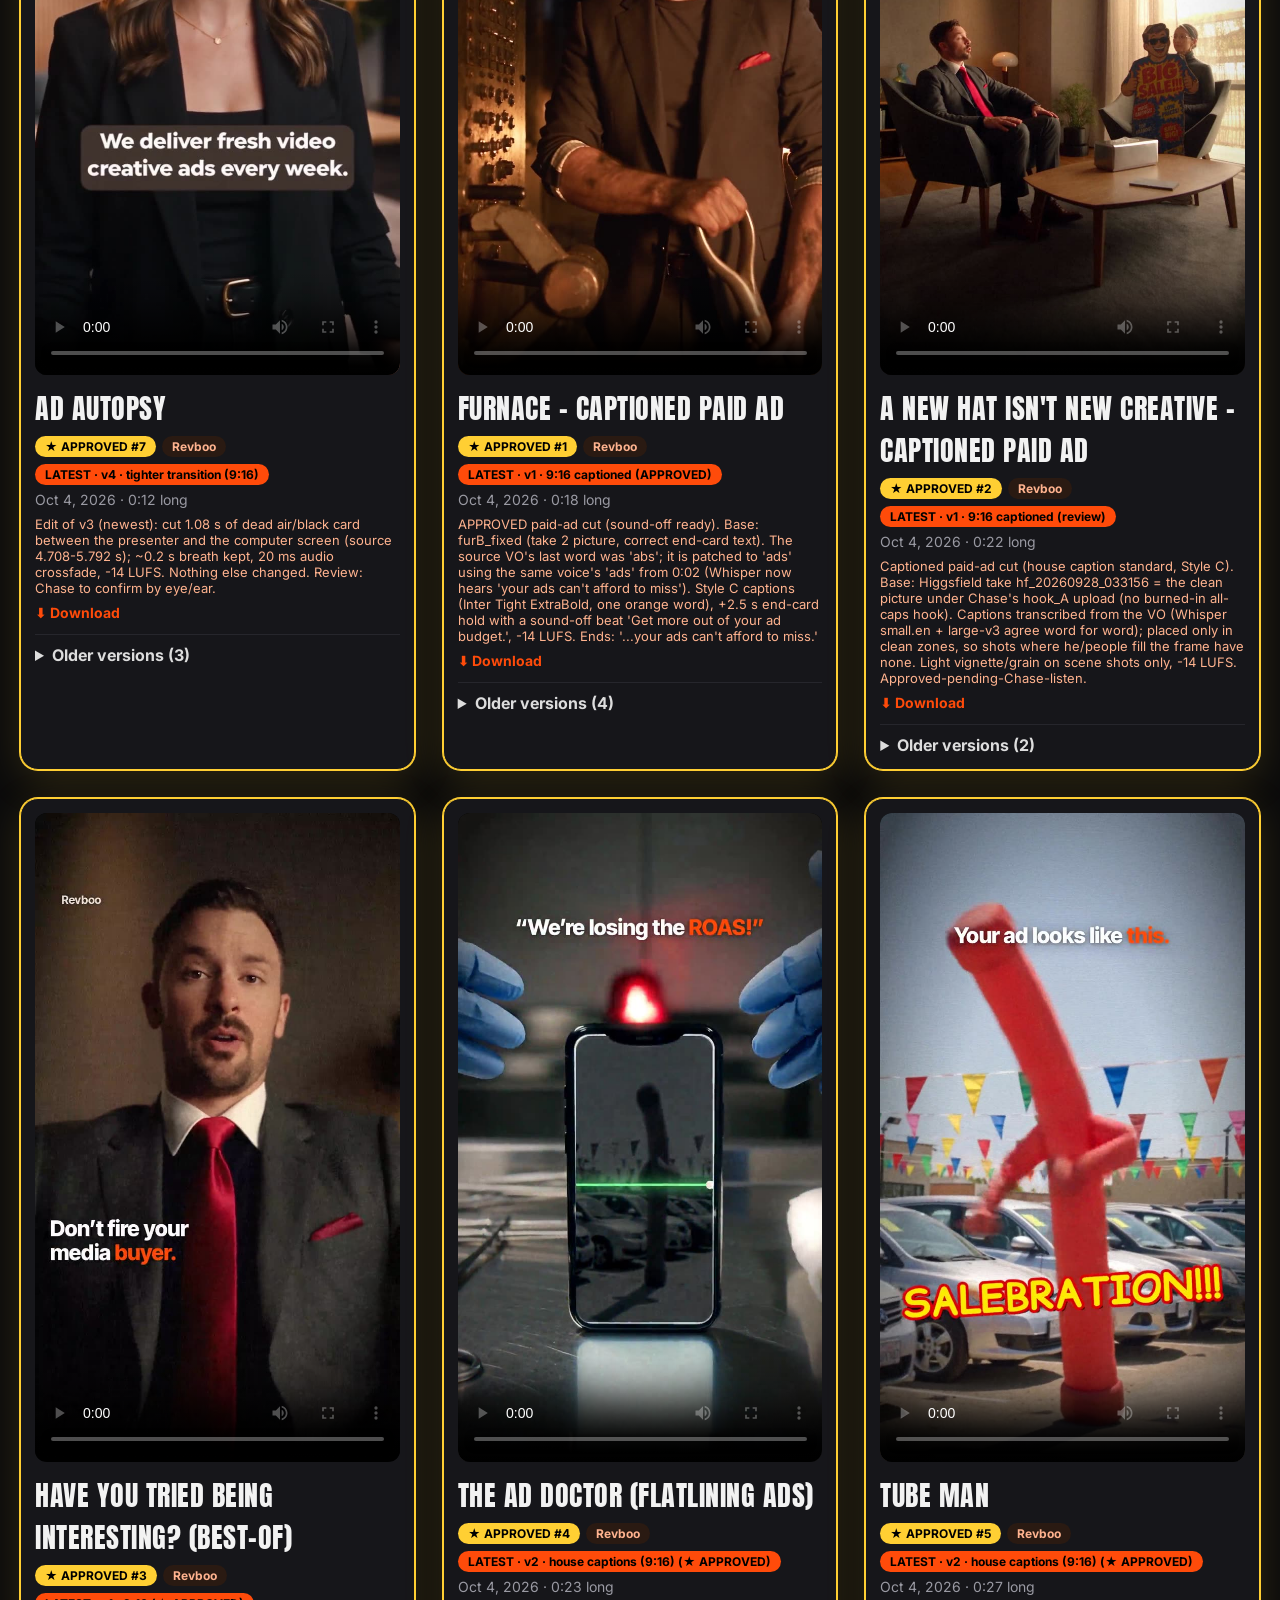
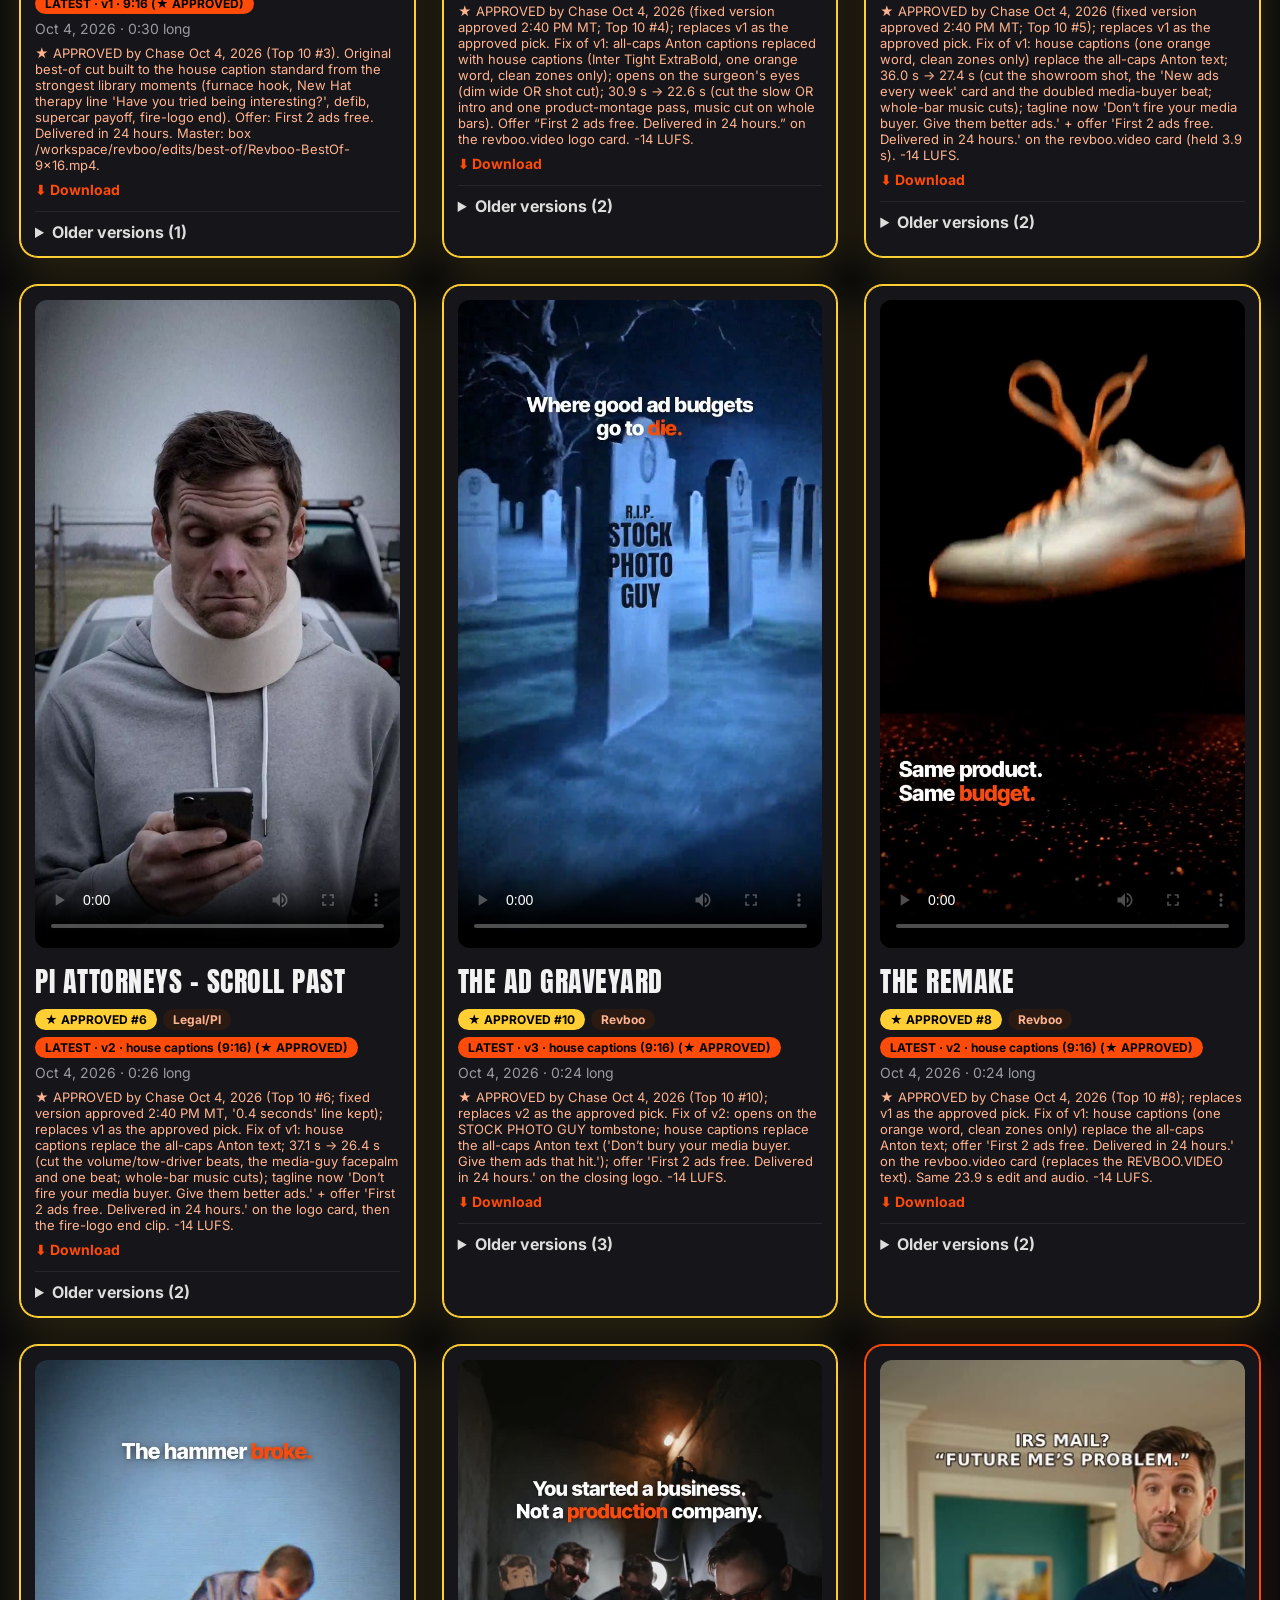
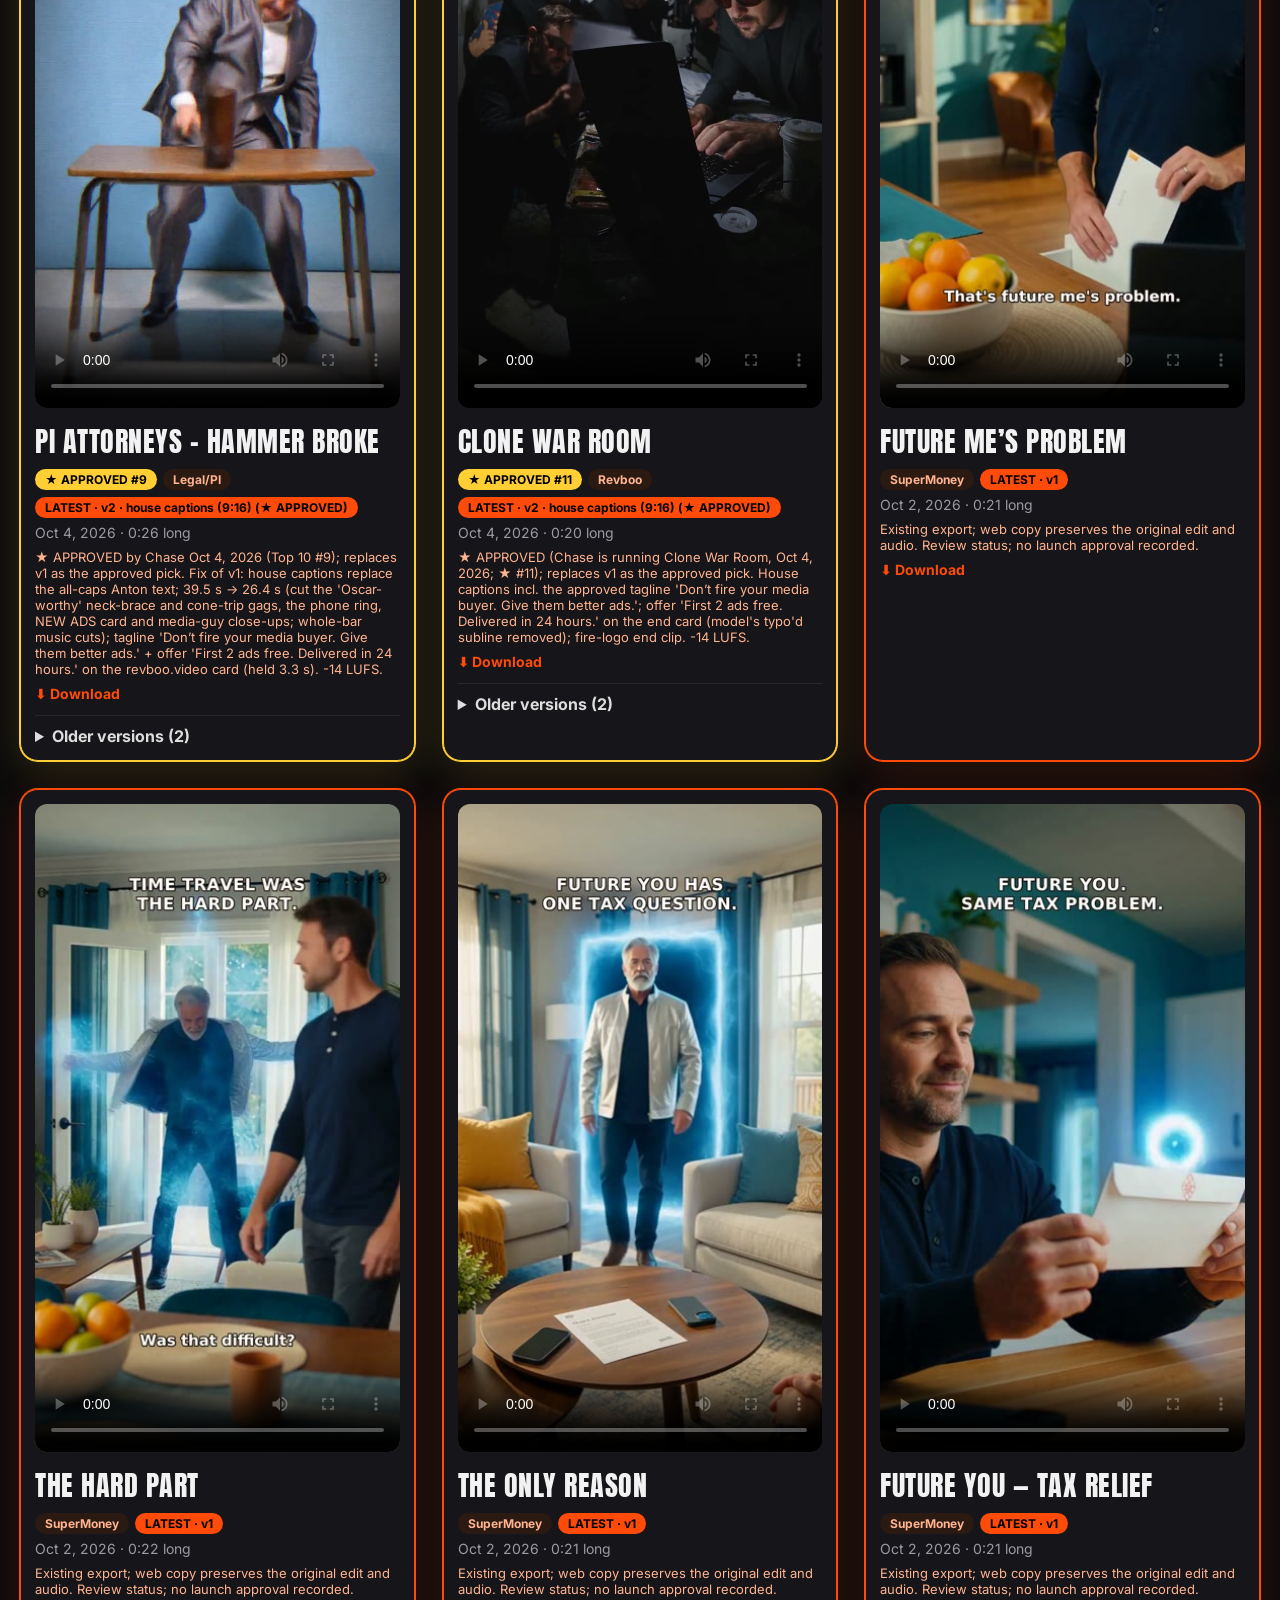
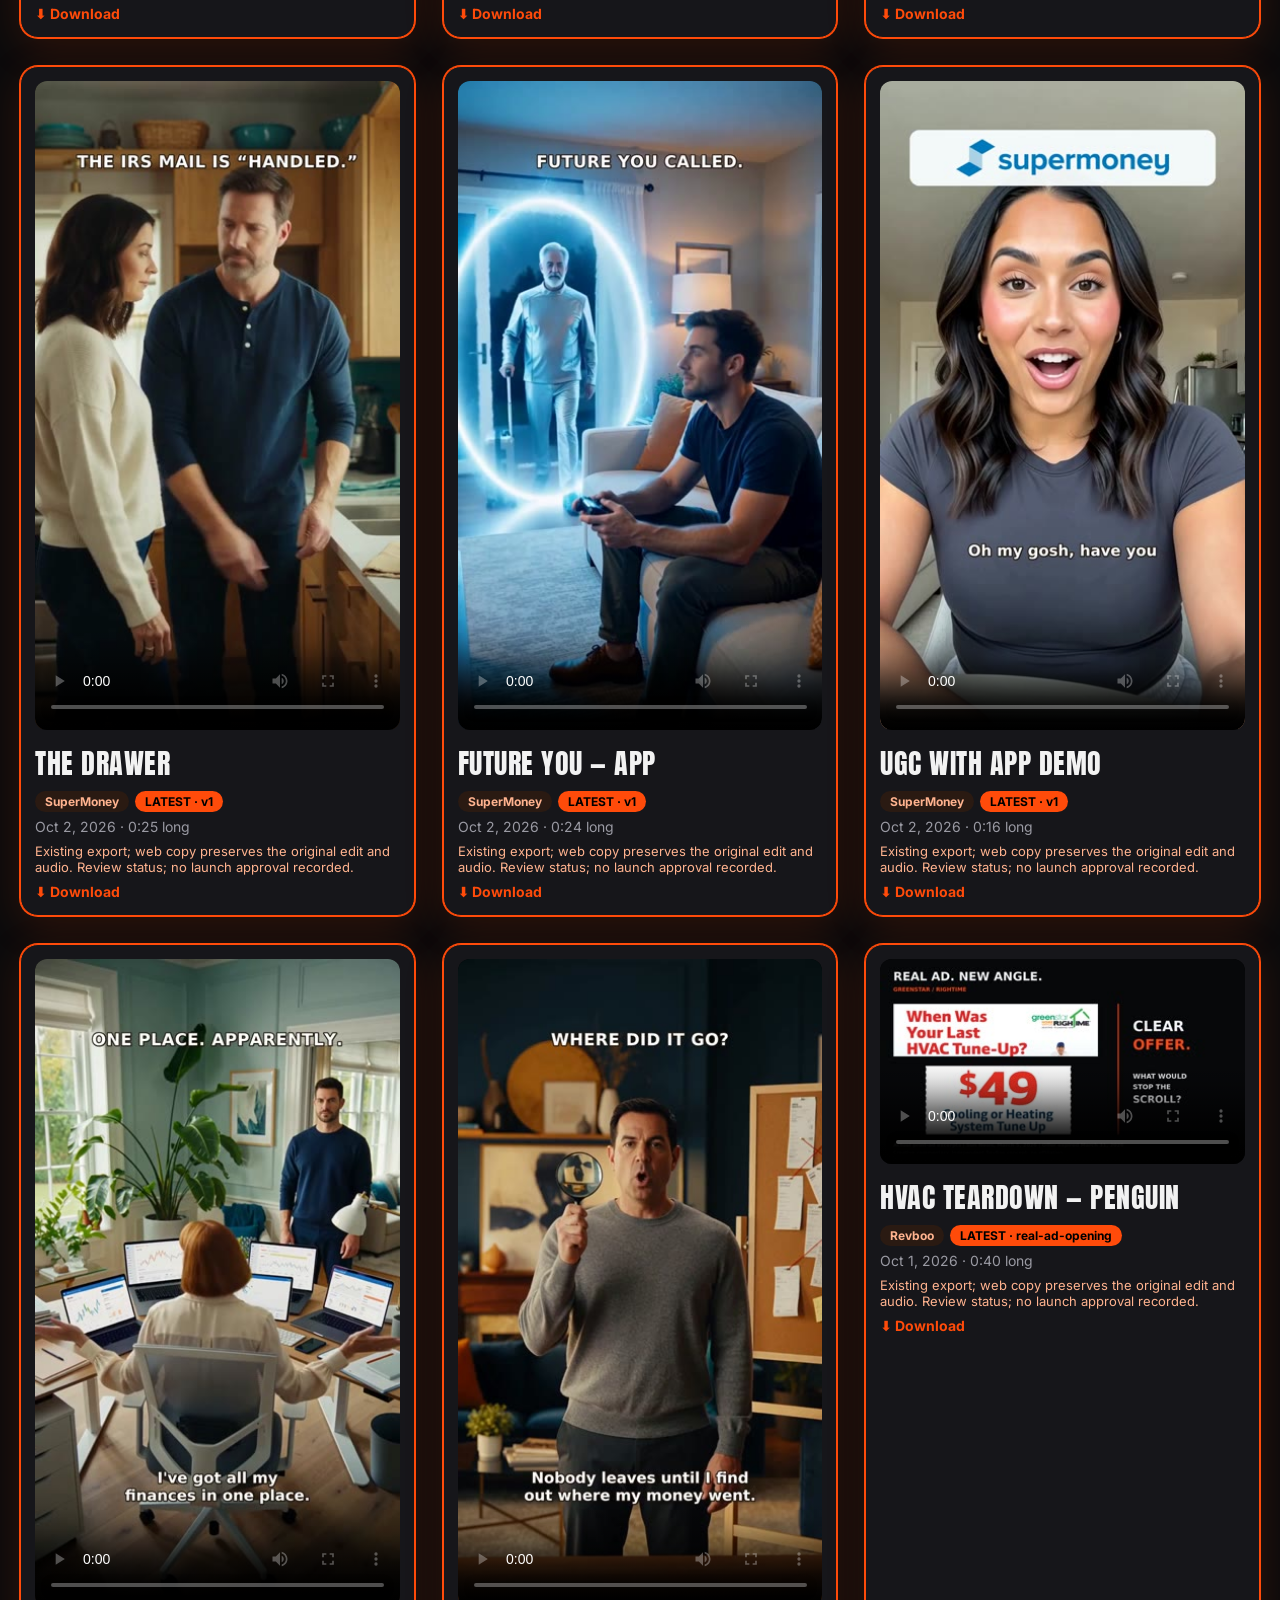
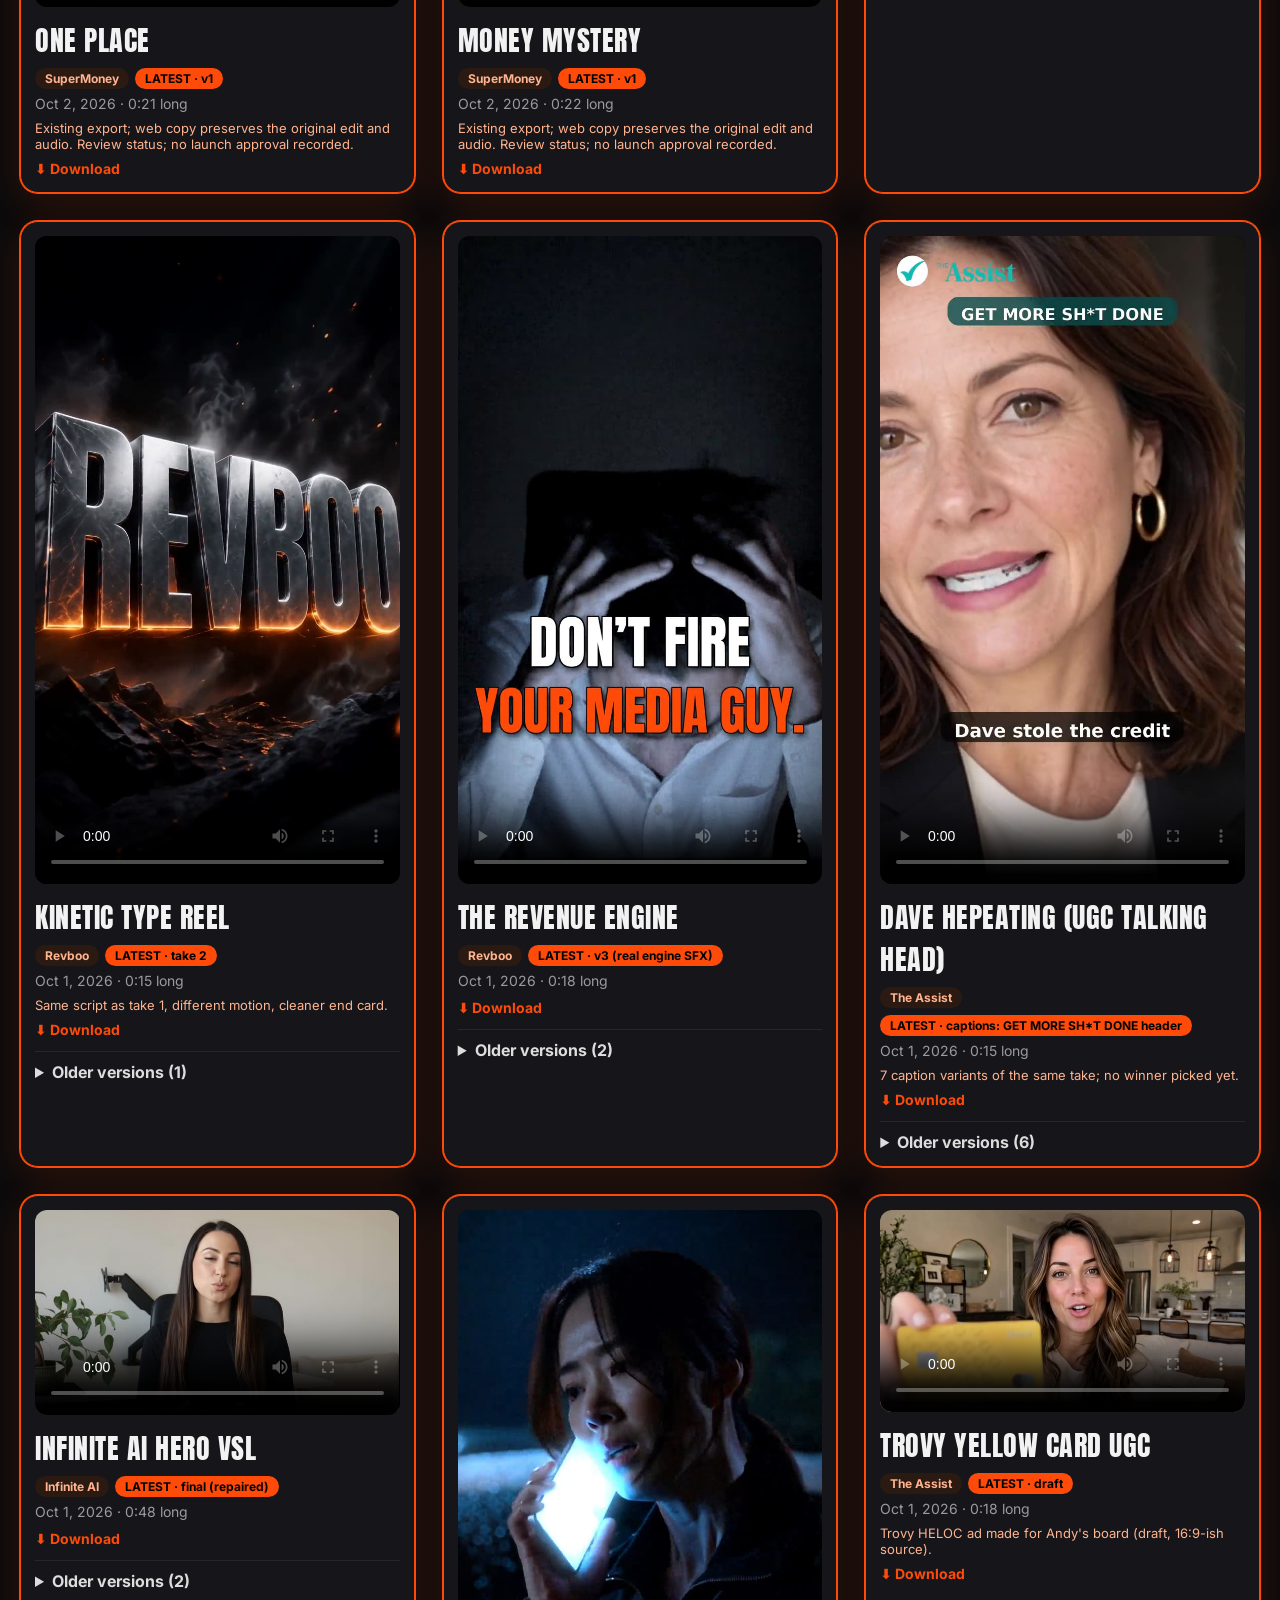
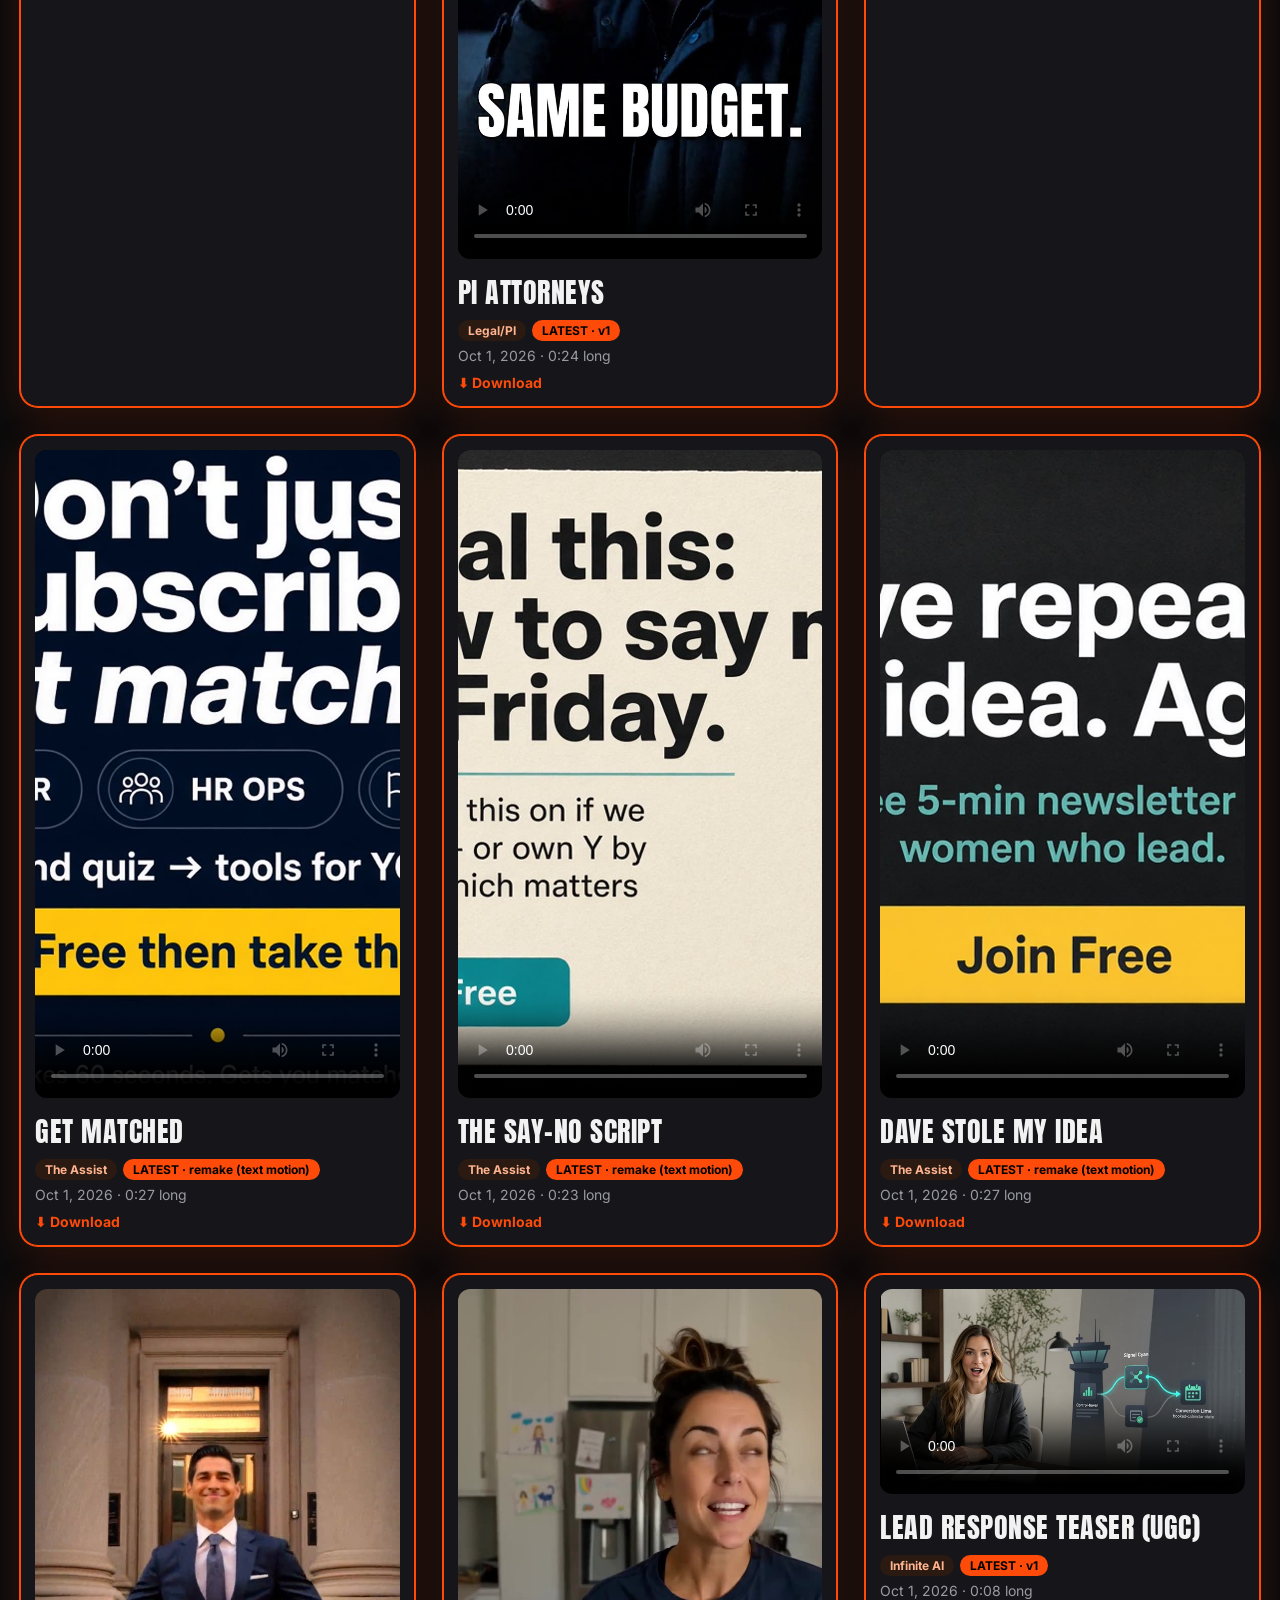
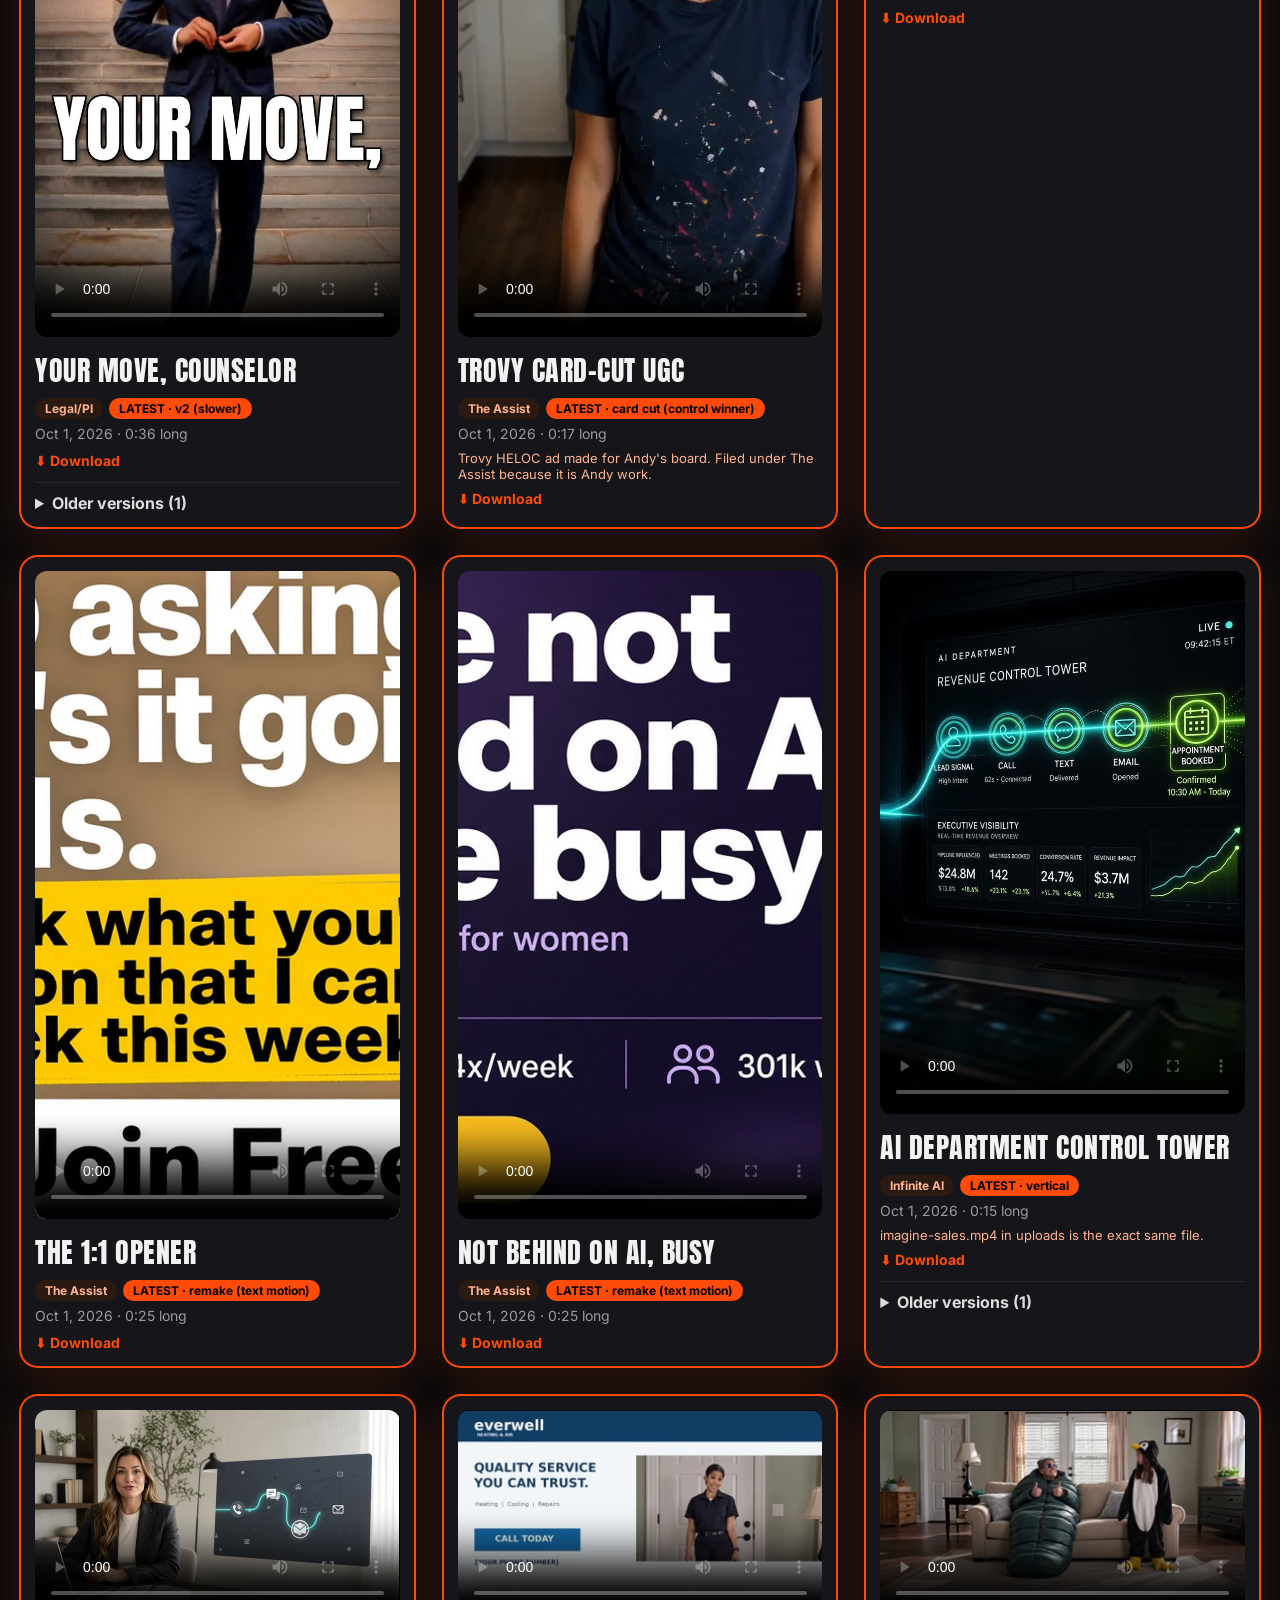
==== commit d81f04df: "Publish SuperMoney, HVAC skits and teardown video library" ====
--- a/index.html
+++ b/index.html
@@ -132,7 +132,7 @@
 const byNew=(a,b)=>(b.datetime||b.date||'').localeCompare(a.datetime||a.date||'');
 const BRAND_NOTES={'Revboo':'Promos for Revboo itself.','Legal/PI':'Ads aimed at attorneys and PI firms (including Revboo ads that target attorneys).',
  'The Assist':'Andy / LeadRoller / The Assist newsletter ads (plus the Trovy UGC made for Andy).','Infinite AI':'myinfinite.ai AI sales employee videos.',
- 'Solar Freedom':'breakyoursolarcontract.com ads.','Generic/Other':'Anything that doesn\u2019t belong to a brand above.'};
+ 'Solar Freedom':'breakyoursolarcontract.com ads.','SuperMoney':'SuperMoney app and tax-relief videos.','HVAC Samples':'HVAC demonstration skits, including the penguin and lifeguard. Teardowns are filed under Revboo.','Generic/Other':'Anything that doesn\u2019t belong to a brand above.'};
 const touch=matchMedia('(hover:none)').matches;
 Promise.all([fetch('manifest.json',{cache:'no-cache'}).then(r=>r.json()),
   fetch('catalog/registry.json',{cache:'no-cache'}).then(r=>r.json()).catch(()=>({})),
@@ -230,7 +230,7 @@
     <div class="bcard"><div class="fontdemo" style="font-size:44px">REVBOO<span style="color:var(--o)">.VIDEO</span></div><h3>Brand name</h3><p class="meta">Always exactly "Revboo" and "revboo.video".</p></div>`;
   Promise.resolve(cvj).then(c=>{document.getElementById('coverGrid').innerHTML=(c.covers||[]).filter(x=>x.status==='approved').map(x=>`<div class="bcard"><a href="${esc(x.file)}" target="_blank" rel="noopener"><img loading="lazy" src="${esc(x.file)}" alt="${esc(x.line)}"></a>
      ${CRK[x.id]?`<span class="chip star">★ APPROVED #${CRK[x.id]}</span>`:''}<h3>${esc(x.line)}</h3><div class="meta">${esc(x.aspect)} · ${esc(x.size)} · ${esc(x.made_by)} · for ${esc(x.for)}</div><div class="${x.warning?'w':'note'}">${x.warning?'⚠ ':''}${esc(x.note)}</div><a class="dl" href="${esc(x.file)}" download>⬇ Download</a></div>`).join('')}).catch(()=>{});
-  function route(){const b=cur();brandNow=b;company.value=b;drawTabs(b);drawAds(b);drawFilters();drawClips();
+  function route(){const b=cur();brandNow=b;company.value=b;document.getElementById('approved').hidden=['SuperMoney','HVAC Samples'].includes(b);drawTabs(b);drawAds(b);drawFilters();drawClips();
     const show=b==='All'||b==='Revboo';document.getElementById('brand').hidden=!show;document.getElementById('covers').hidden=!show;document.getElementById('navBrand').hidden=!show;
     document.title=(b==='All'?'':b+' · ')+'Revboo Video Library'}
   addEventListener('hashchange',()=>{if(/brand=/.test(location.hash)||location.hash==='')route()});
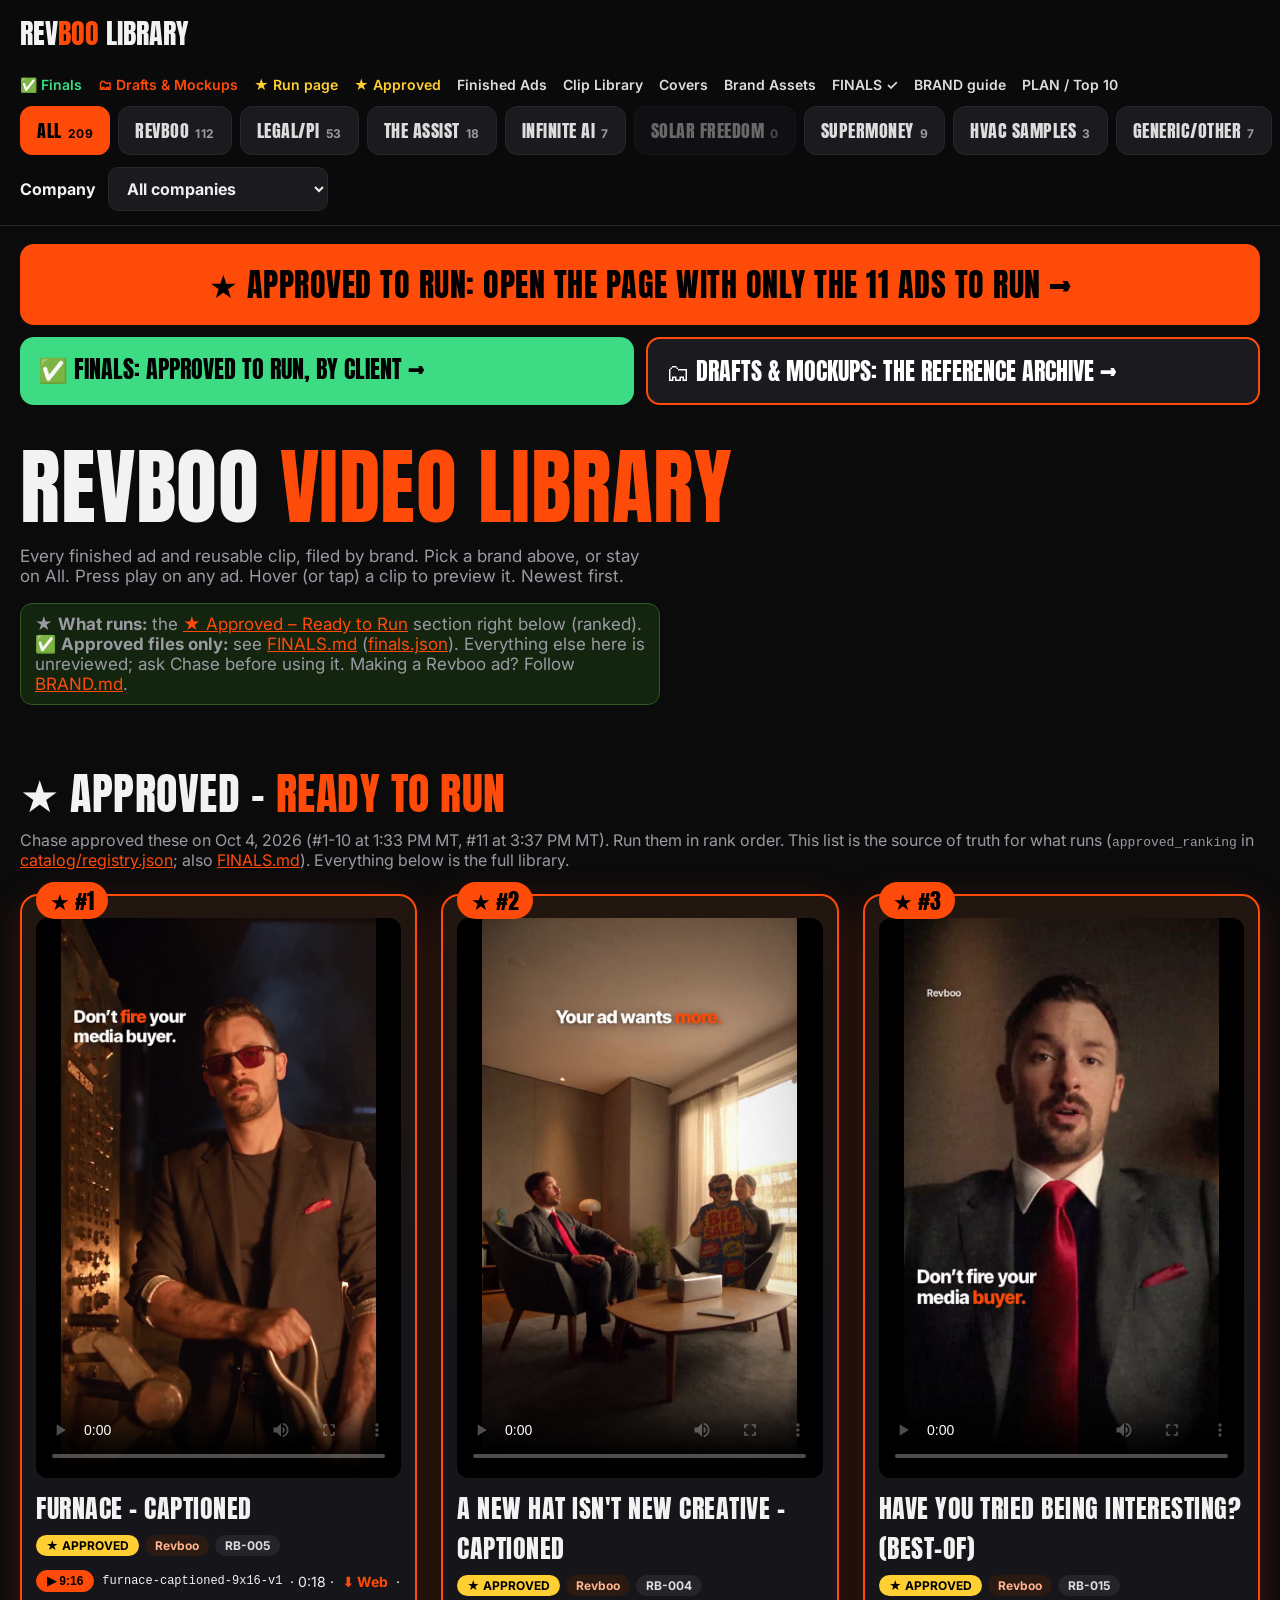
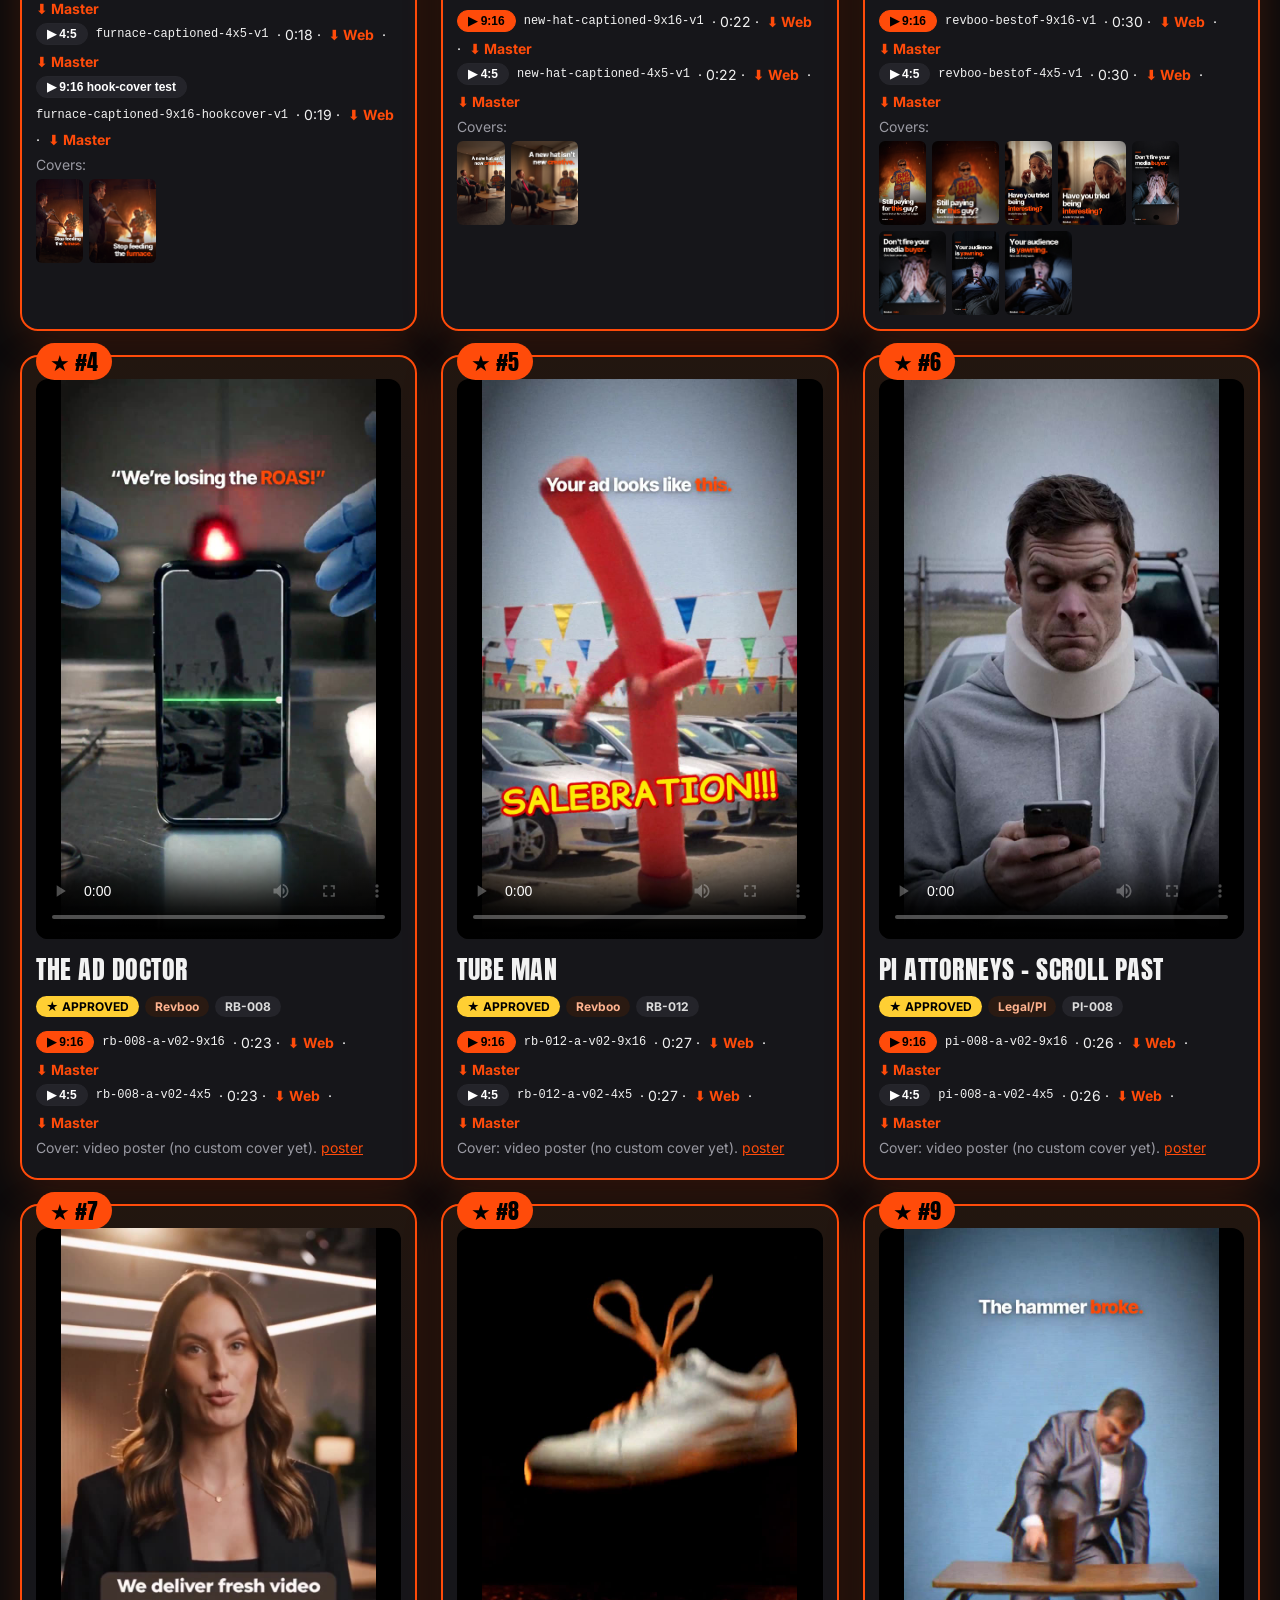
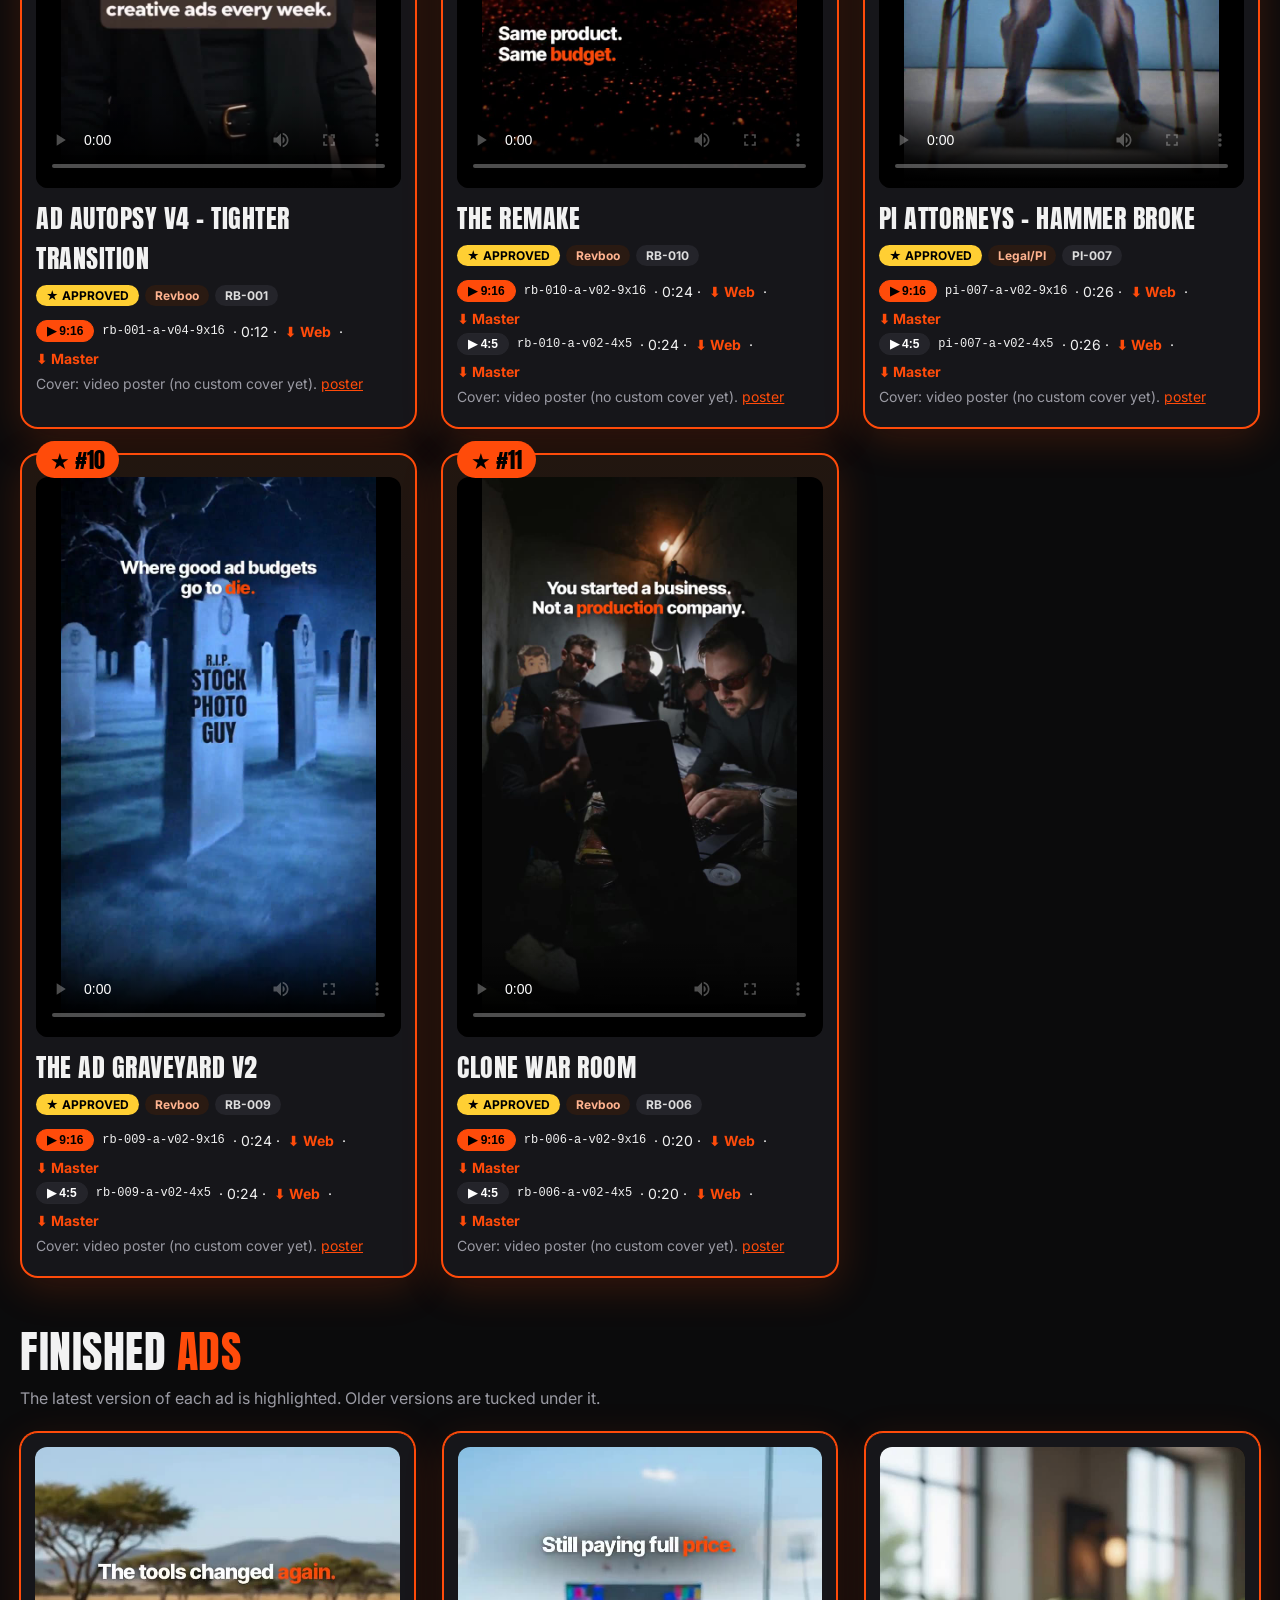
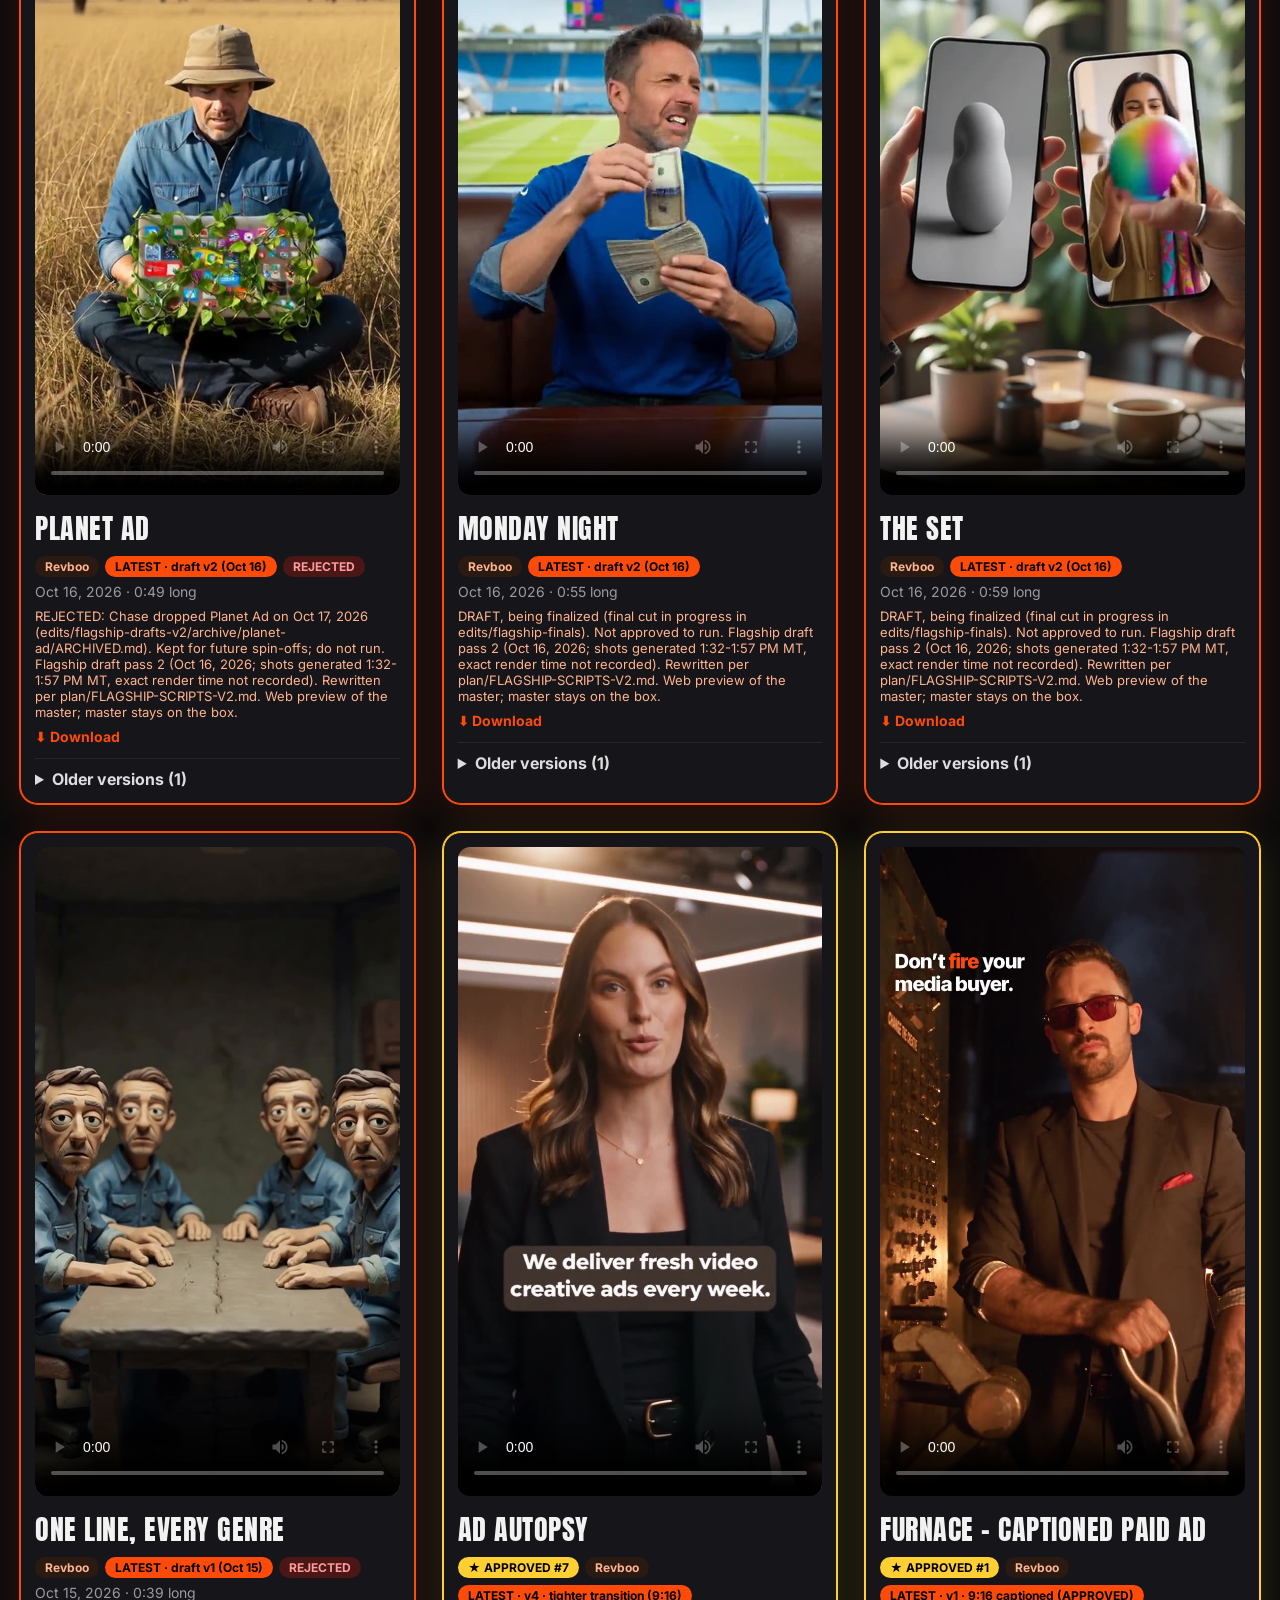
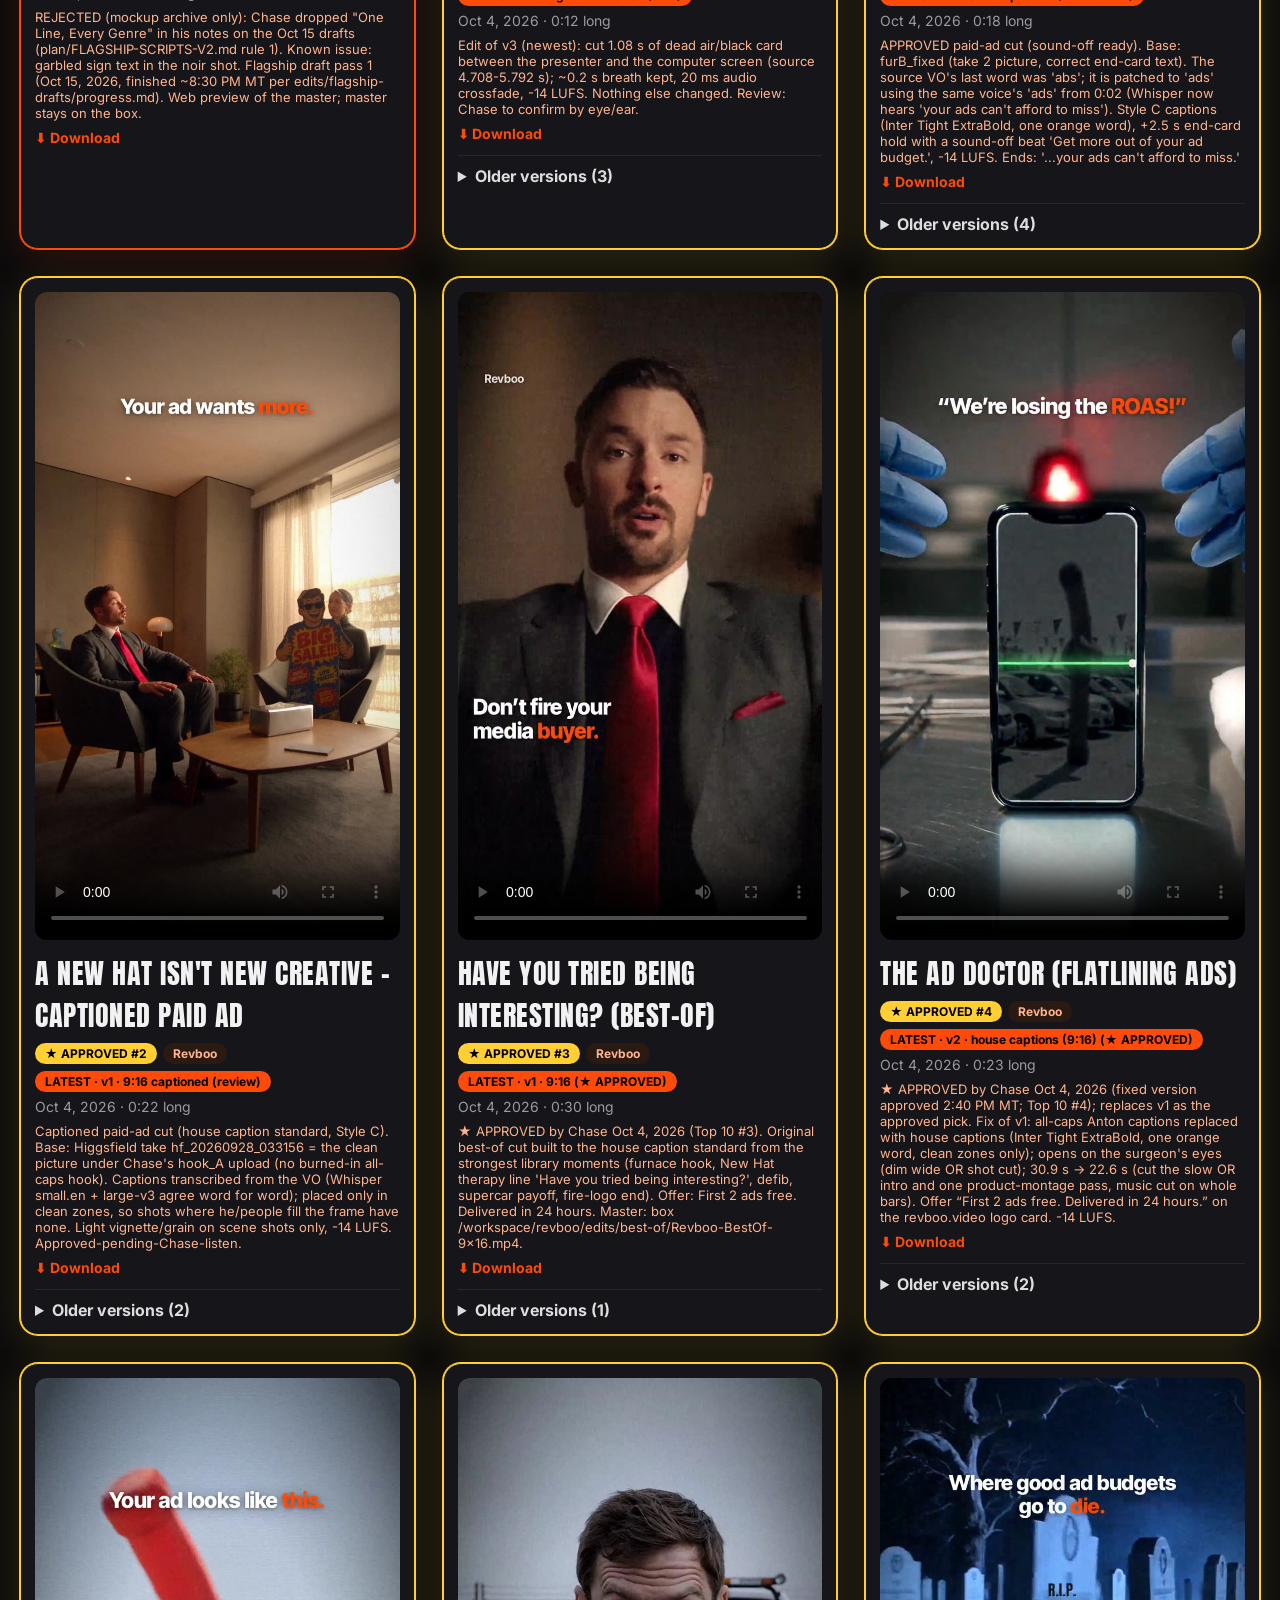
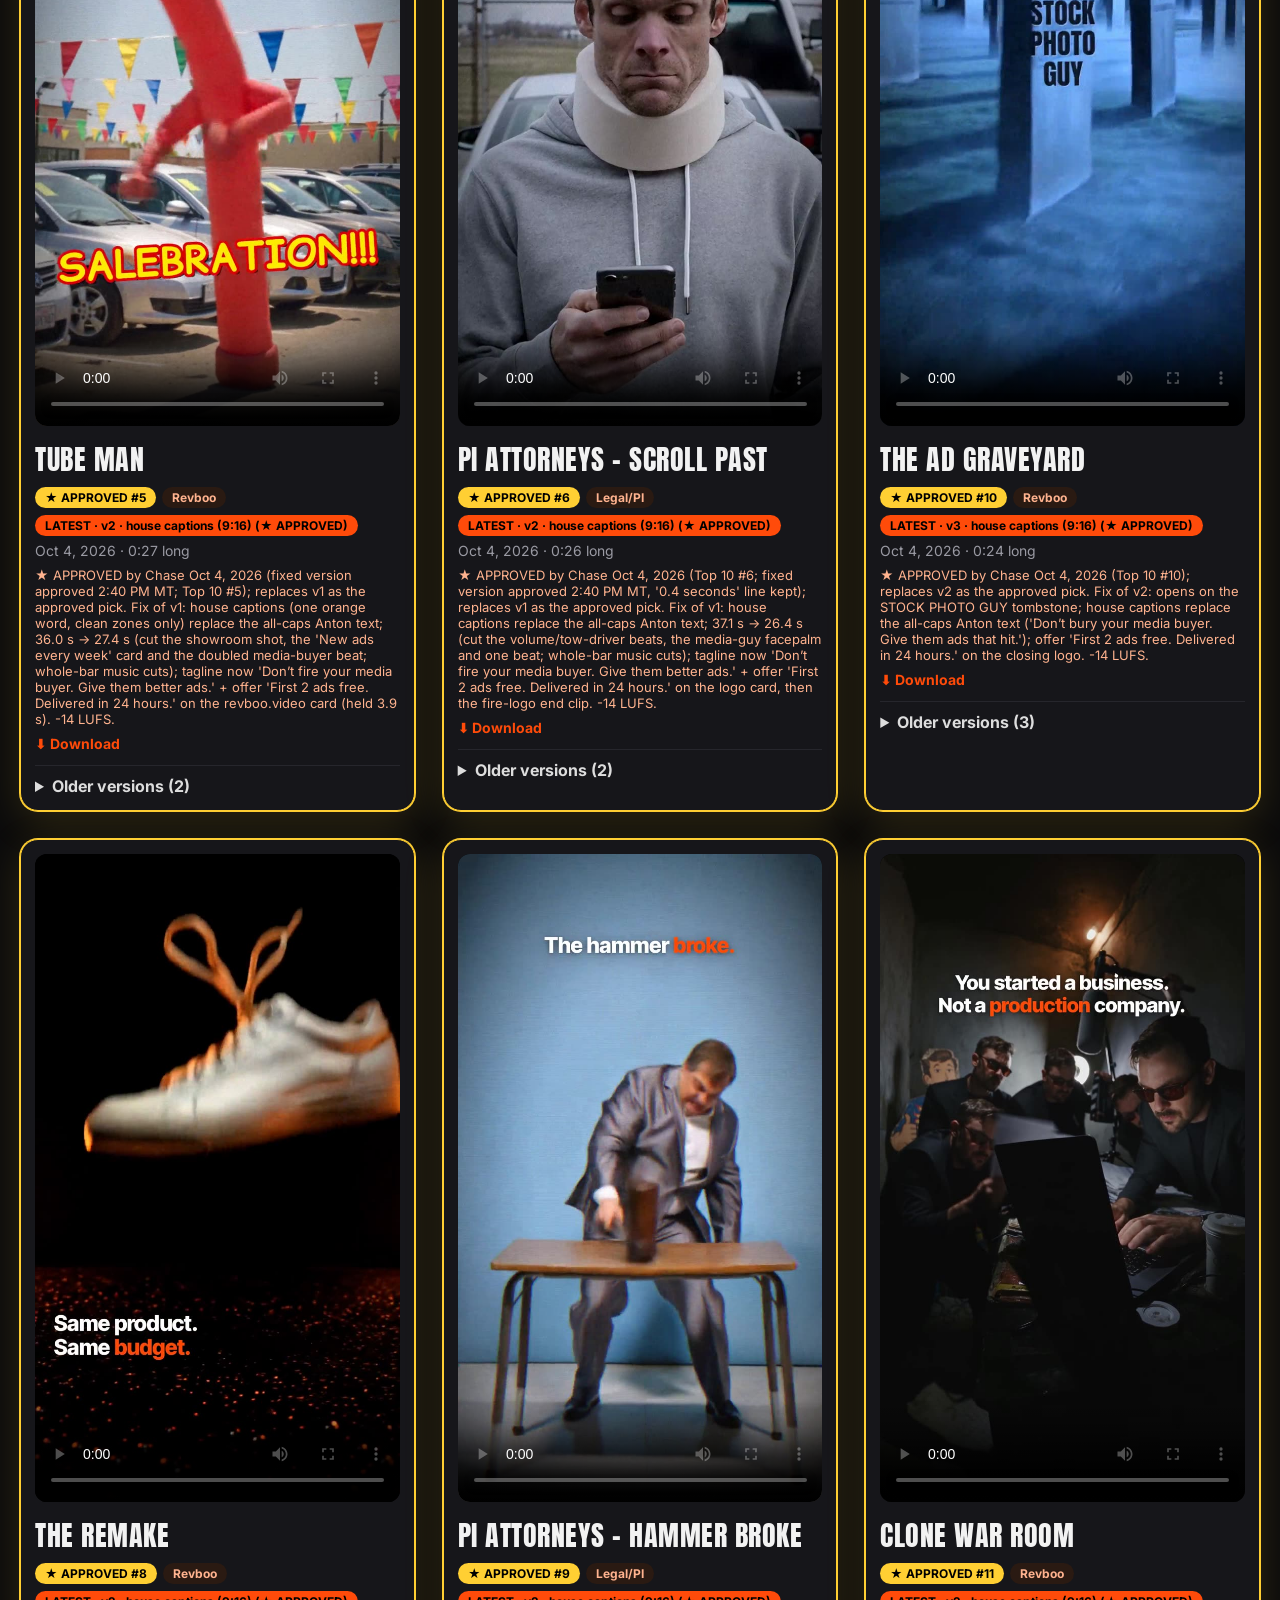
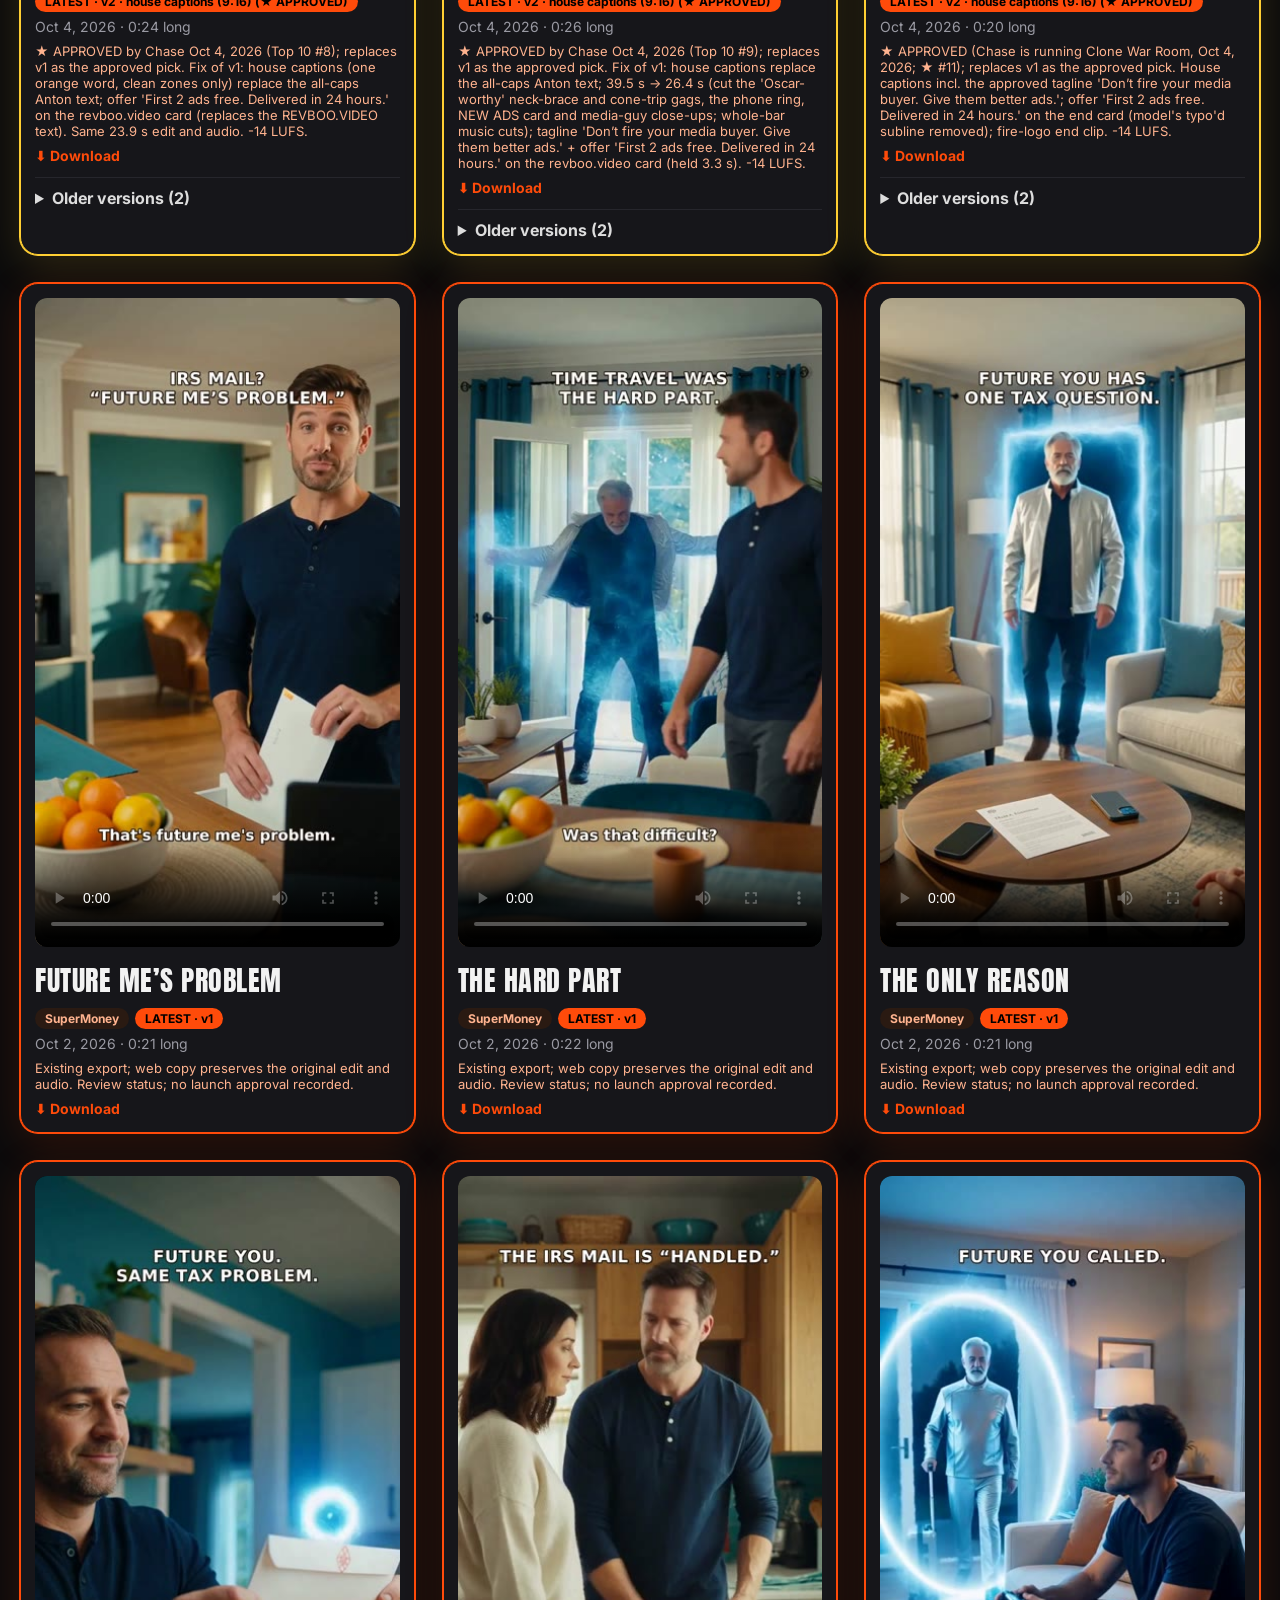
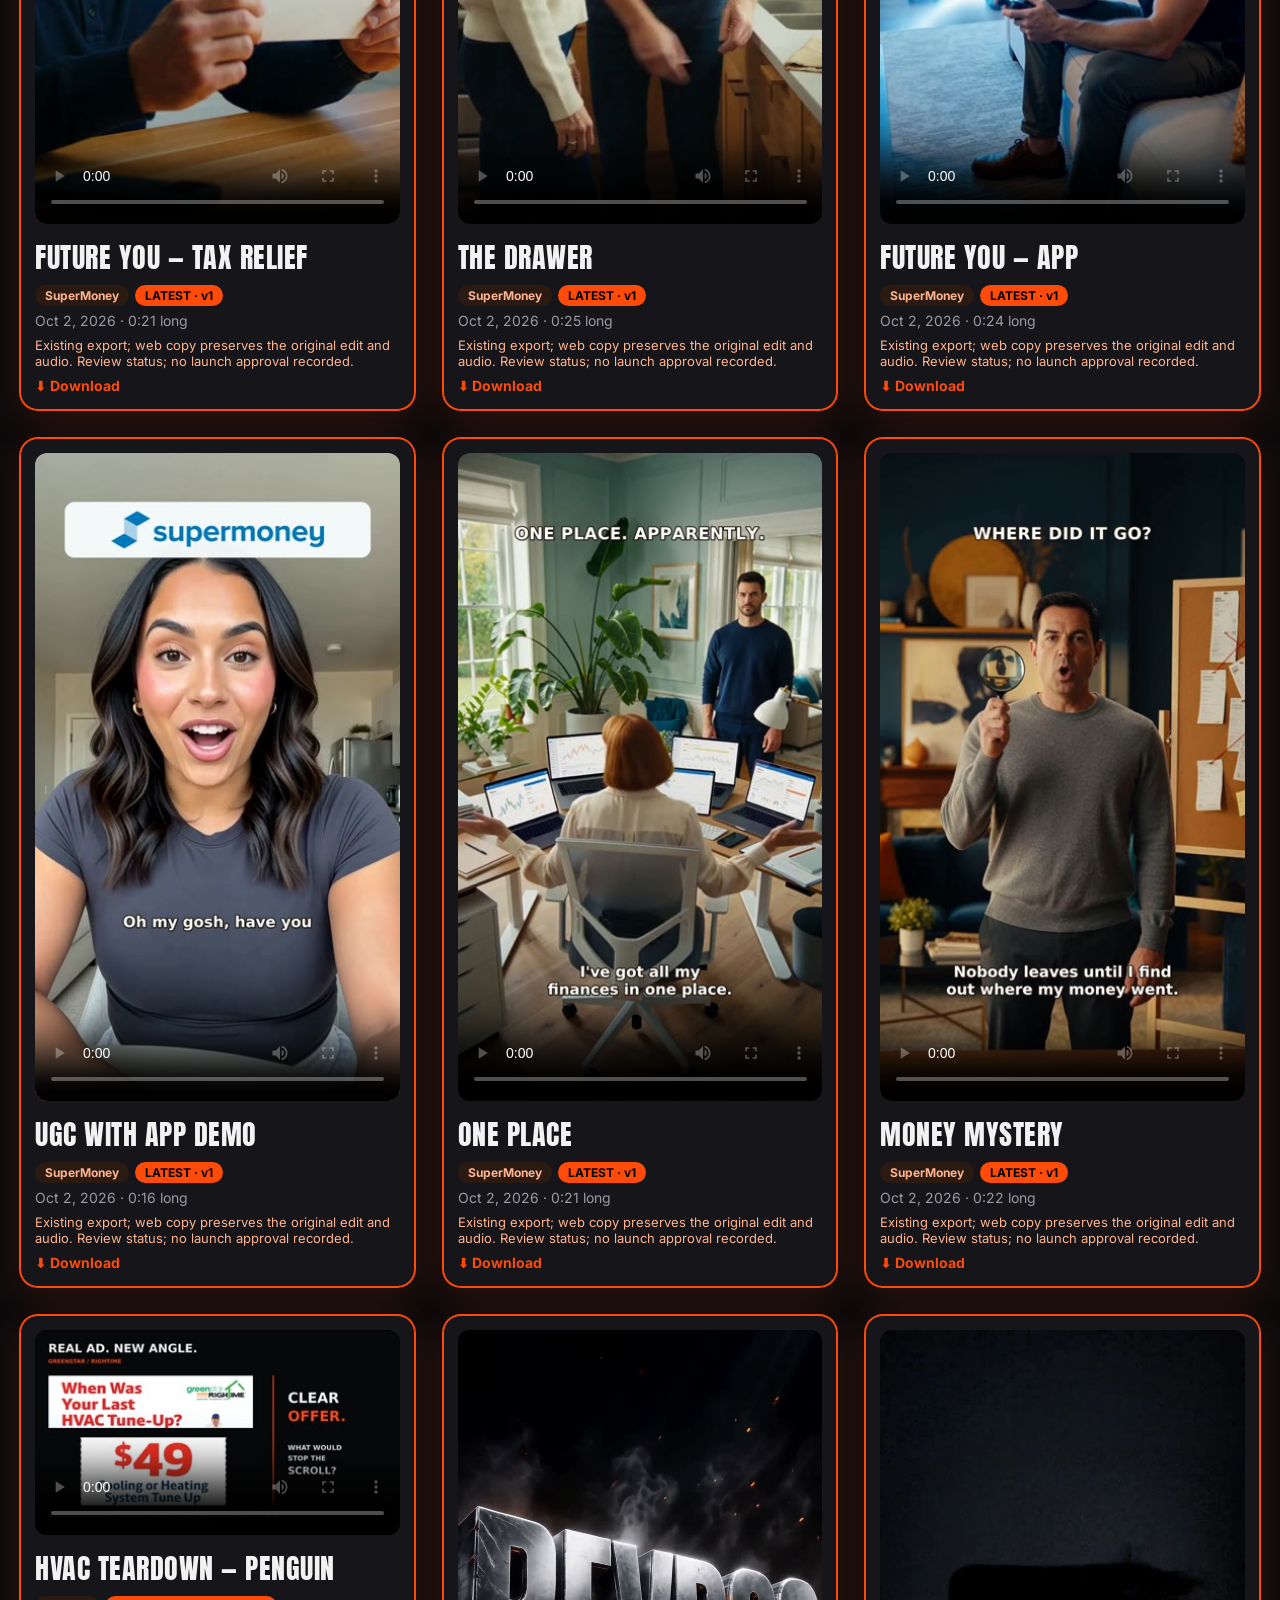
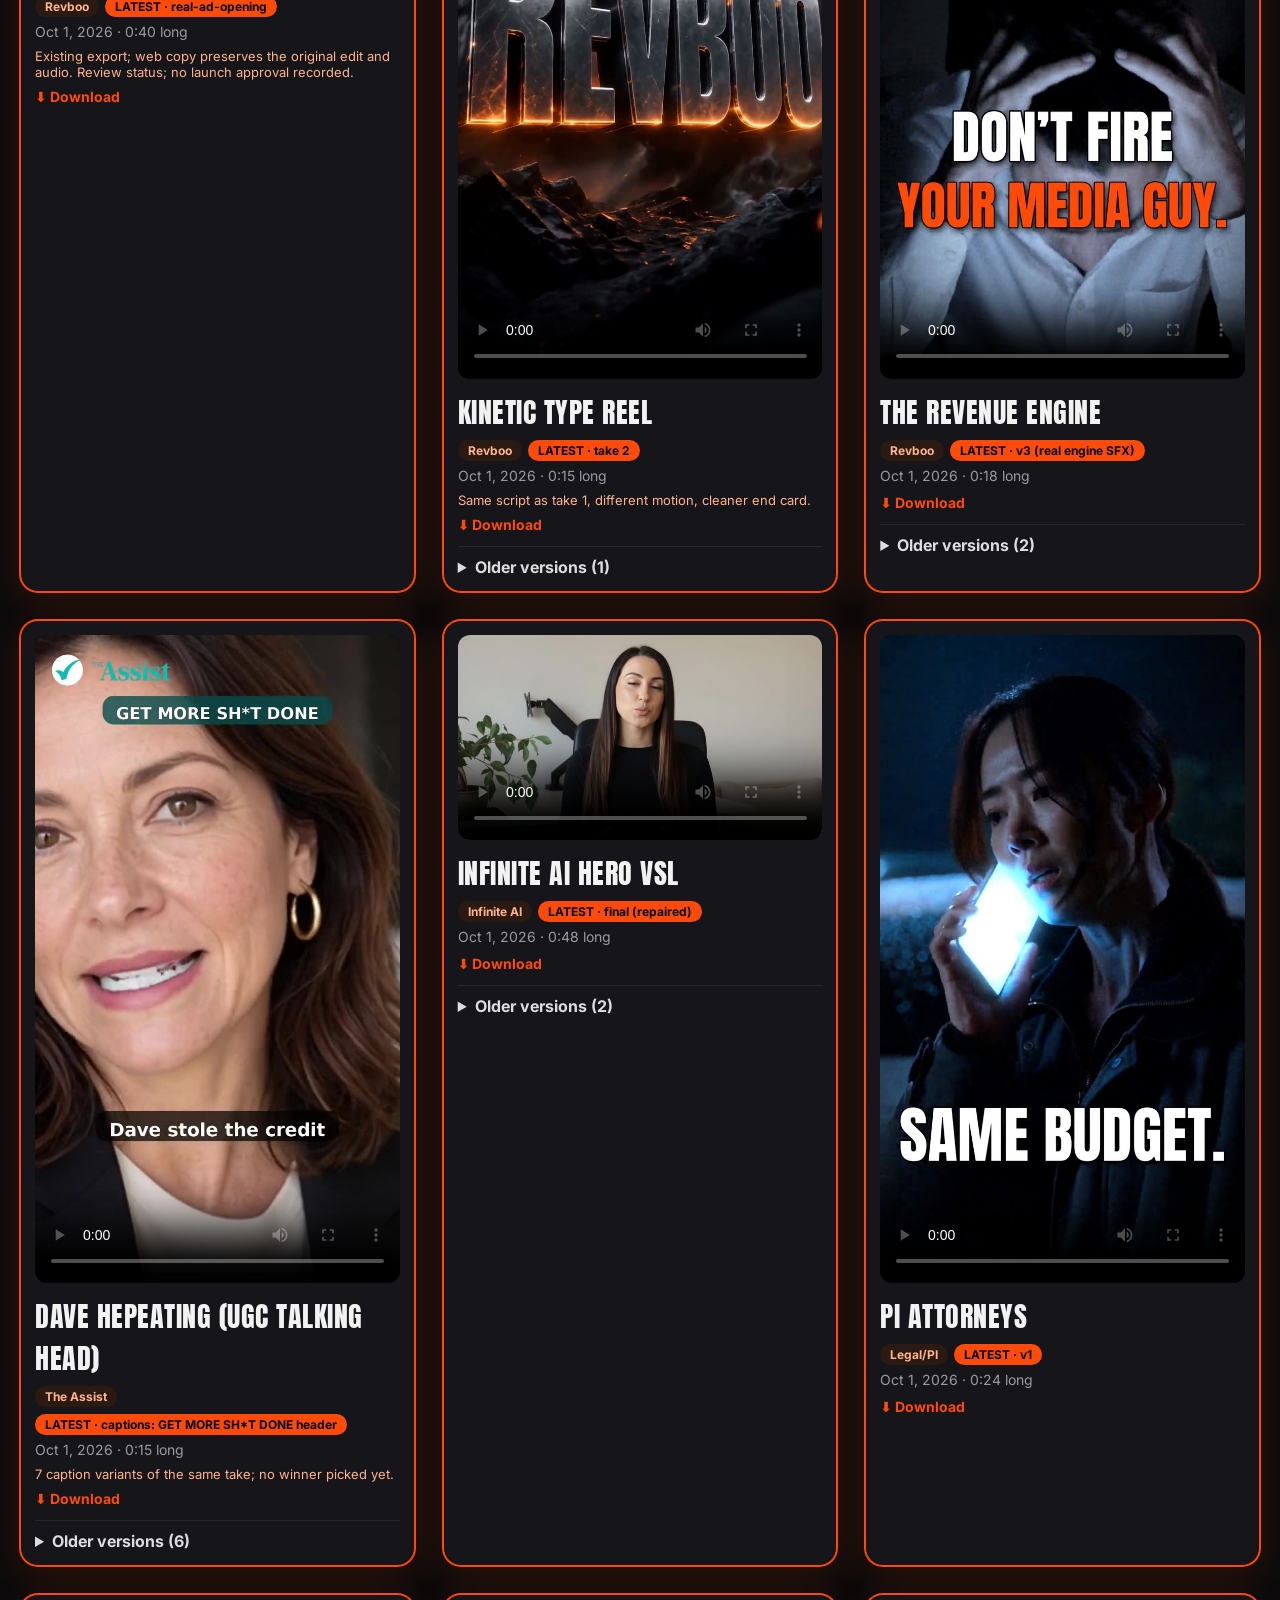
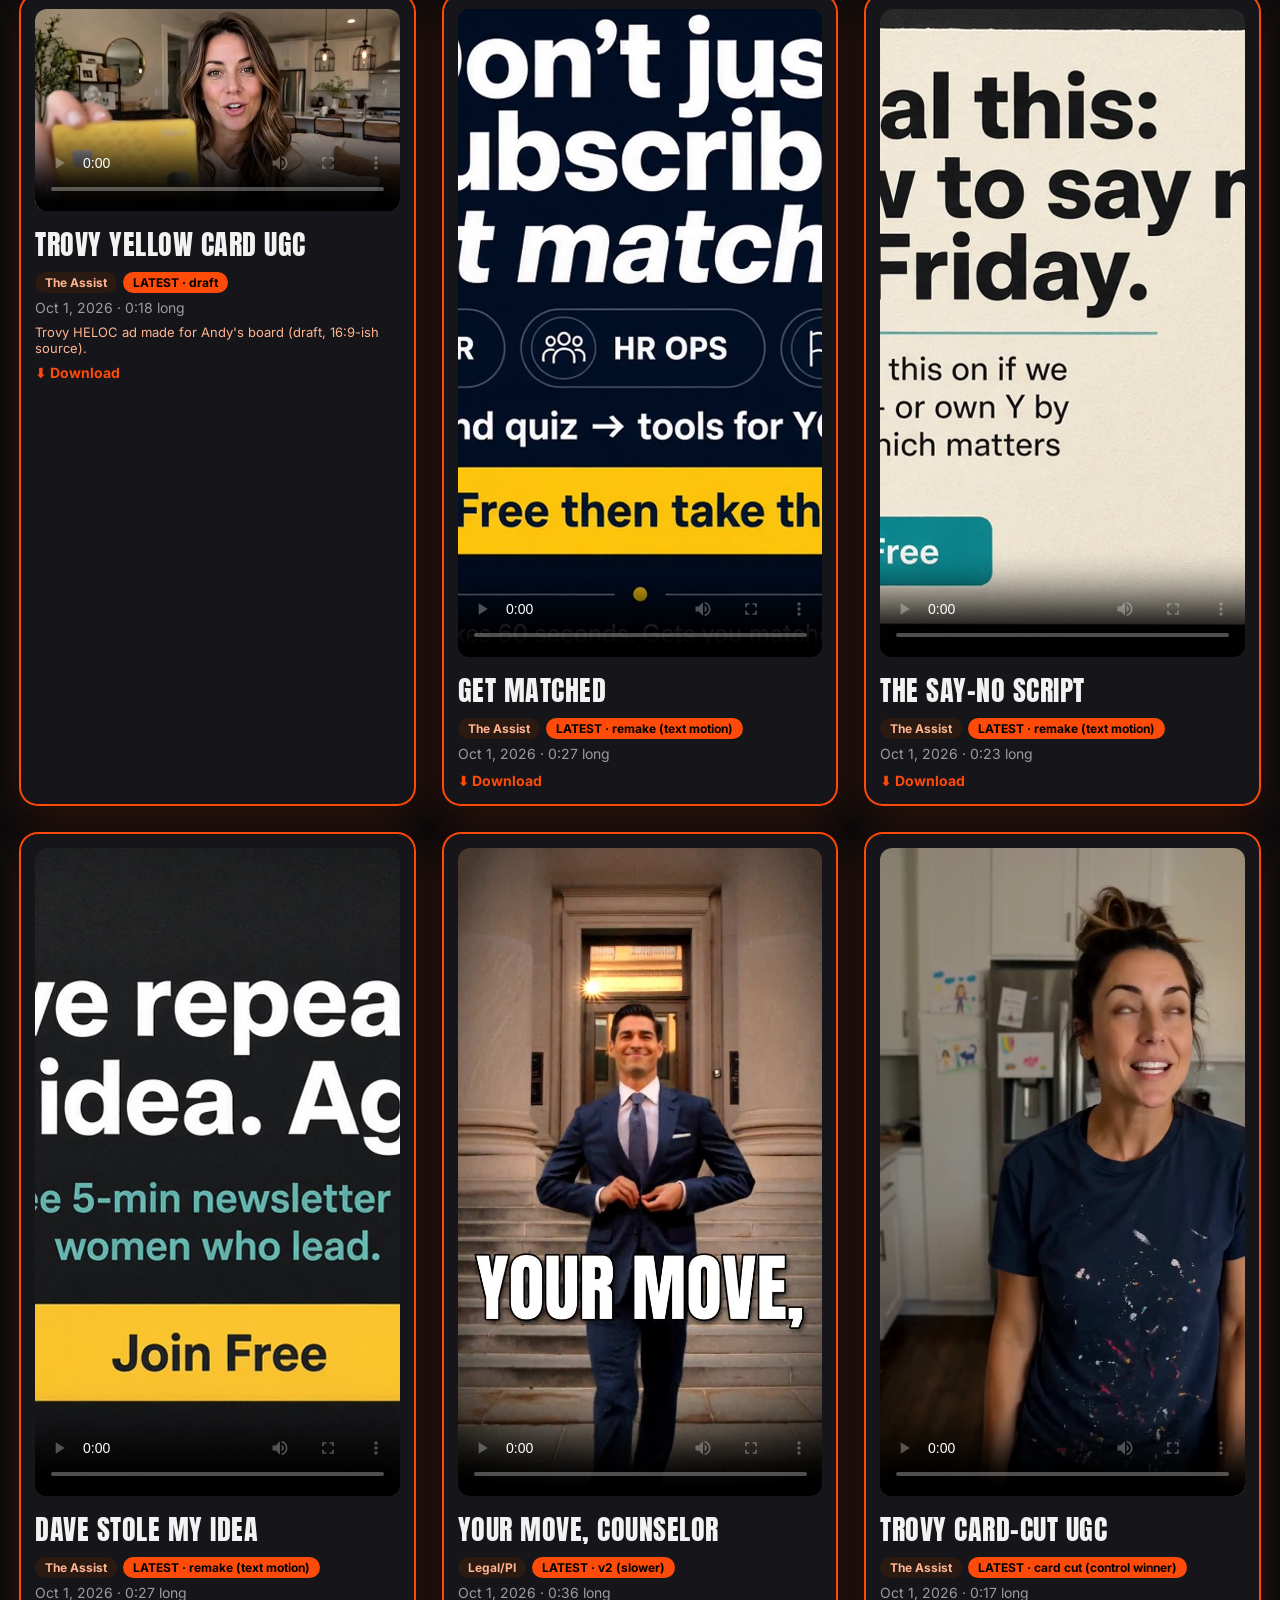
==== commit 17d30946: "Split library into Finals and Drafts & Mockups (by client/folder/concept); add flagship drafts as Re" ====
--- a/index.html
+++ b/index.html
@@ -100,9 +100,10 @@
 </head>
 <body>
 <header><div class="bar"><div class="logo">REV<b>BOO</b> LIBRARY</div>
-<nav><a href="run.html" style="color:#ffcf33">★ Run page</a><a href="#approved" style="color:#ffcf33">★ Approved</a><a href="#ads">Finished Ads</a><a href="#clips">Clip Library</a><a href="#covers">Covers</a><a href="#brand" id="navBrand">Brand Assets</a><a href="https://github.com/Cryptouprise/revboo-library/blob/main/FINALS.md">FINALS ✓</a><a href="https://github.com/Cryptouprise/revboo-library/blob/main/BRAND.md">BRAND guide</a><a href="https://github.com/Cryptouprise/revboo-library/blob/main/plan/README.md">PLAN / Top 10</a></nav></div><div class="tabs" id="tabs"></div><label class="company-picker" for="company">Company<select id="company"><option value="All">All companies</option></select></label></header>
+<nav><a href="finals.html" style="color:#3ddc84">✅ Finals</a><a href="mockups.html" style="color:#FF4B0A">🗂 Drafts &amp; Mockups</a><a href="run.html" style="color:#ffcf33">★ Run page</a><a href="#approved" style="color:#ffcf33">★ Approved</a><a href="#ads">Finished Ads</a><a href="#clips">Clip Library</a><a href="#covers">Covers</a><a href="#brand" id="navBrand">Brand Assets</a><a href="https://github.com/Cryptouprise/revboo-library/blob/main/FINALS.md">FINALS ✓</a><a href="https://github.com/Cryptouprise/revboo-library/blob/main/BRAND.md">BRAND guide</a><a href="https://github.com/Cryptouprise/revboo-library/blob/main/plan/README.md">PLAN / Top 10</a></nav></div><div class="tabs" id="tabs"></div><label class="company-picker" for="company">Company<select id="company"><option value="All">All companies</option></select></label></header>
 <main>
 <a href="run.html" style="display:block;margin:18px 0 0;padding:16px 20px;border-radius:14px;background:#FF4B0A;color:#000;text-decoration:none;font-family:Anton,Impact,sans-serif;font-size:clamp(22px,3vw,32px);text-transform:uppercase;letter-spacing:.5px;text-align:center">★ Approved to Run: open the page with ONLY the 11 ads to run →</a>
+<div style="display:grid;grid-template-columns:repeat(auto-fit,minmax(260px,1fr));gap:12px;margin:12px 0 0"><a href="finals.html" style="display:block;padding:14px 18px;border-radius:14px;background:#3ddc84;color:#000;text-decoration:none;font-family:Anton,Impact,sans-serif;font-size:24px;text-transform:uppercase">✅ Finals: approved to run, by client →</a><a href="mockups.html" style="display:block;padding:14px 18px;border-radius:14px;background:#1a1a1f;border:2px solid #FF4B0A;color:#fff;text-decoration:none;font-family:Anton,Impact,sans-serif;font-size:24px;text-transform:uppercase">🗂 Drafts &amp; Mockups: the reference archive →</a></div>
 <div class="hero"><h1>Revboo <span>Video Library</span></h1>
 <p>Every finished ad and reusable clip, filed by brand. Pick a brand above, or stay on All. Press play on any ad. Hover (or tap) a clip to preview it. Newest first.</p>
 <p class="finals">★ <b>What runs:</b> the <a href="#approved">★ Approved – Ready to Run</a> section right below (ranked). ✅ <b>Approved files only:</b> see <a href="https://github.com/Cryptouprise/revboo-library/blob/main/FINALS.md">FINALS.md</a> (<a href="finals.json">finals.json</a>). Everything else here is unreviewed; ask Chase before using it. Making a Revboo ad? Follow <a href="https://github.com/Cryptouprise/revboo-library/blob/main/BRAND.md">BRAND.md</a>.</p></div>
